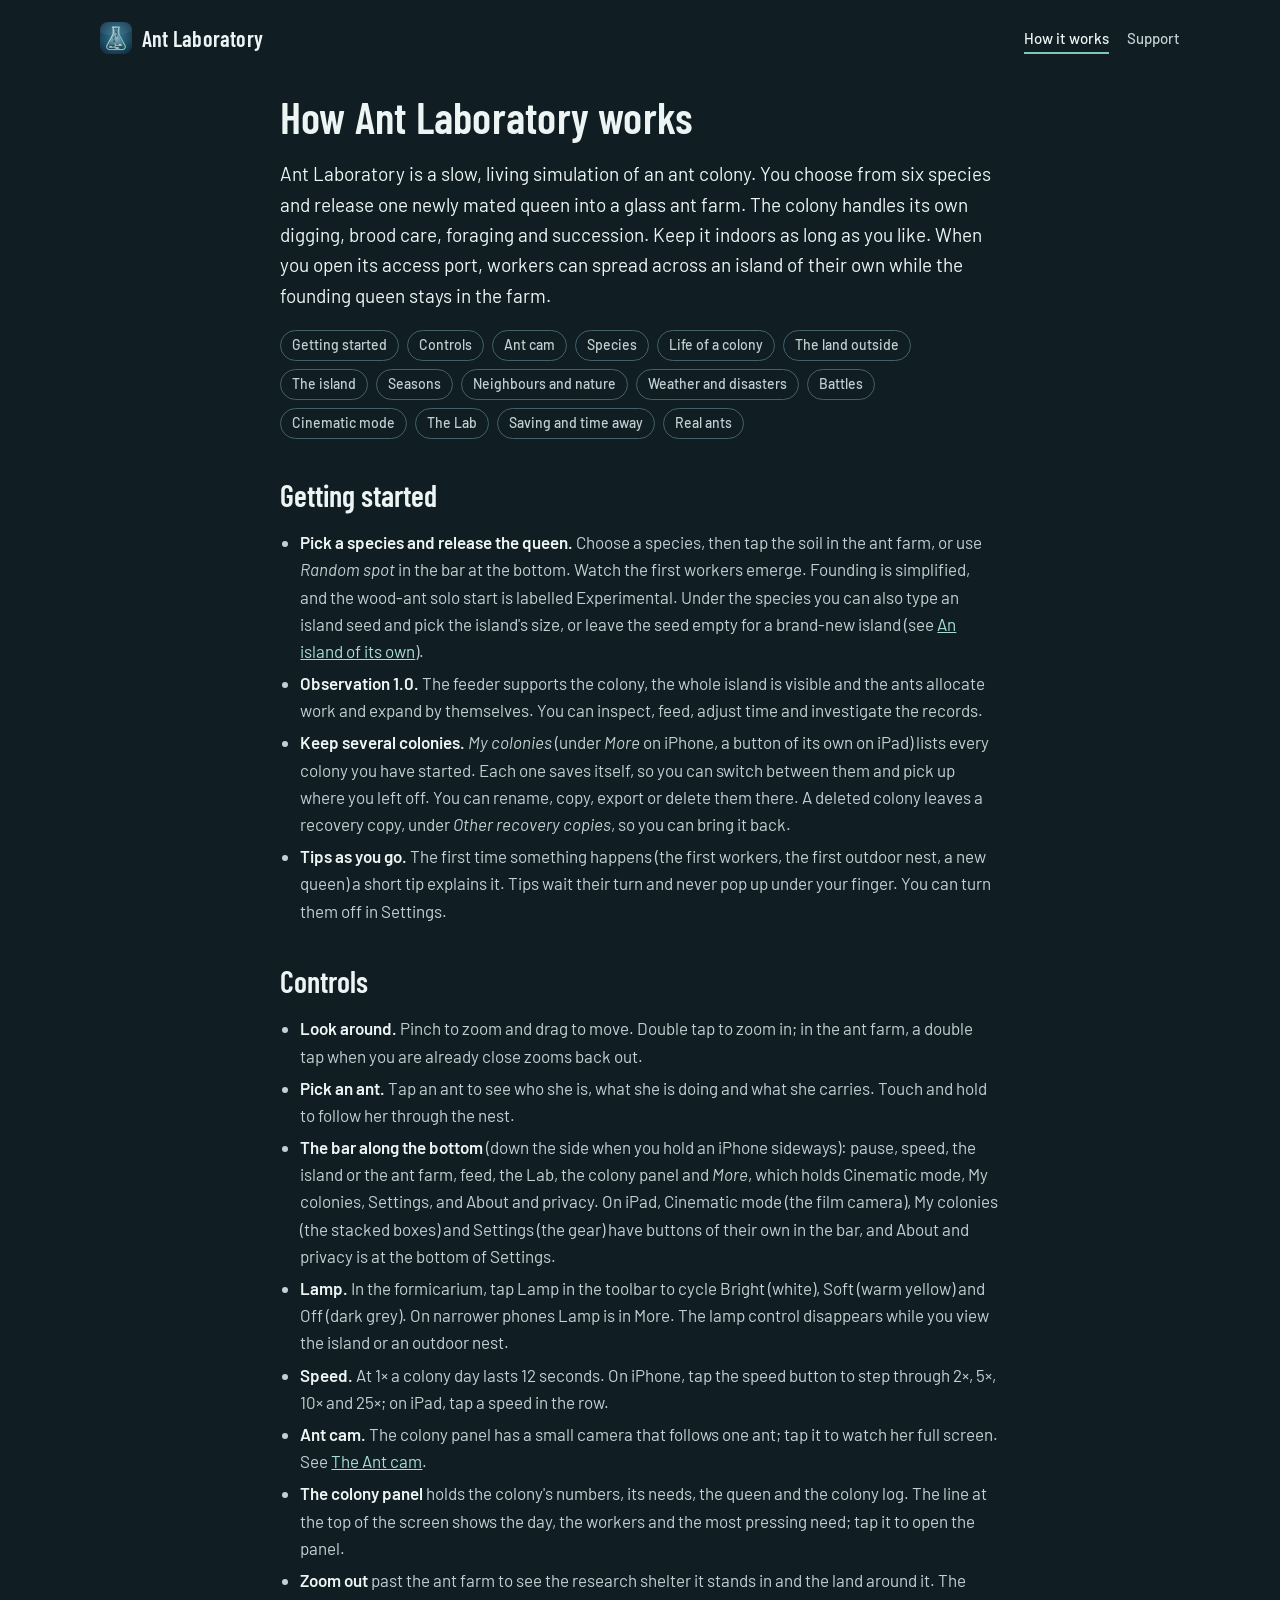
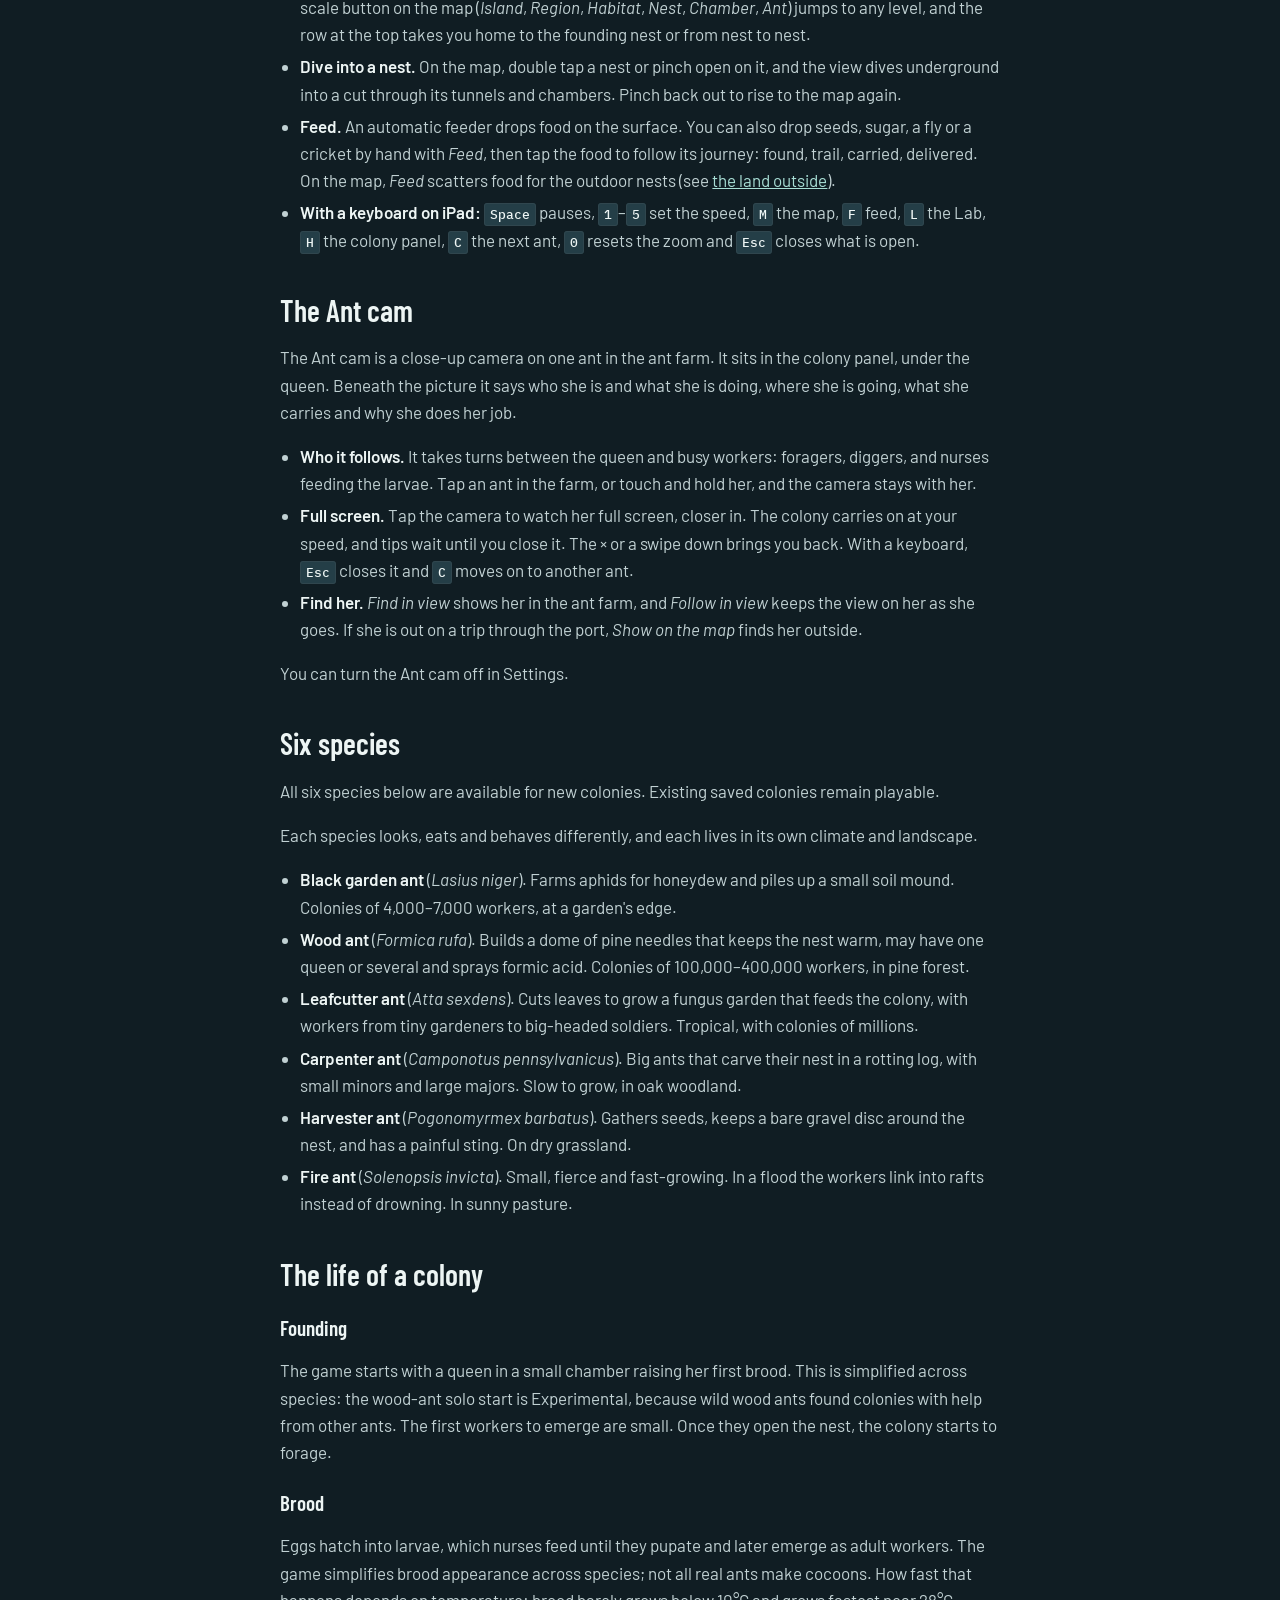
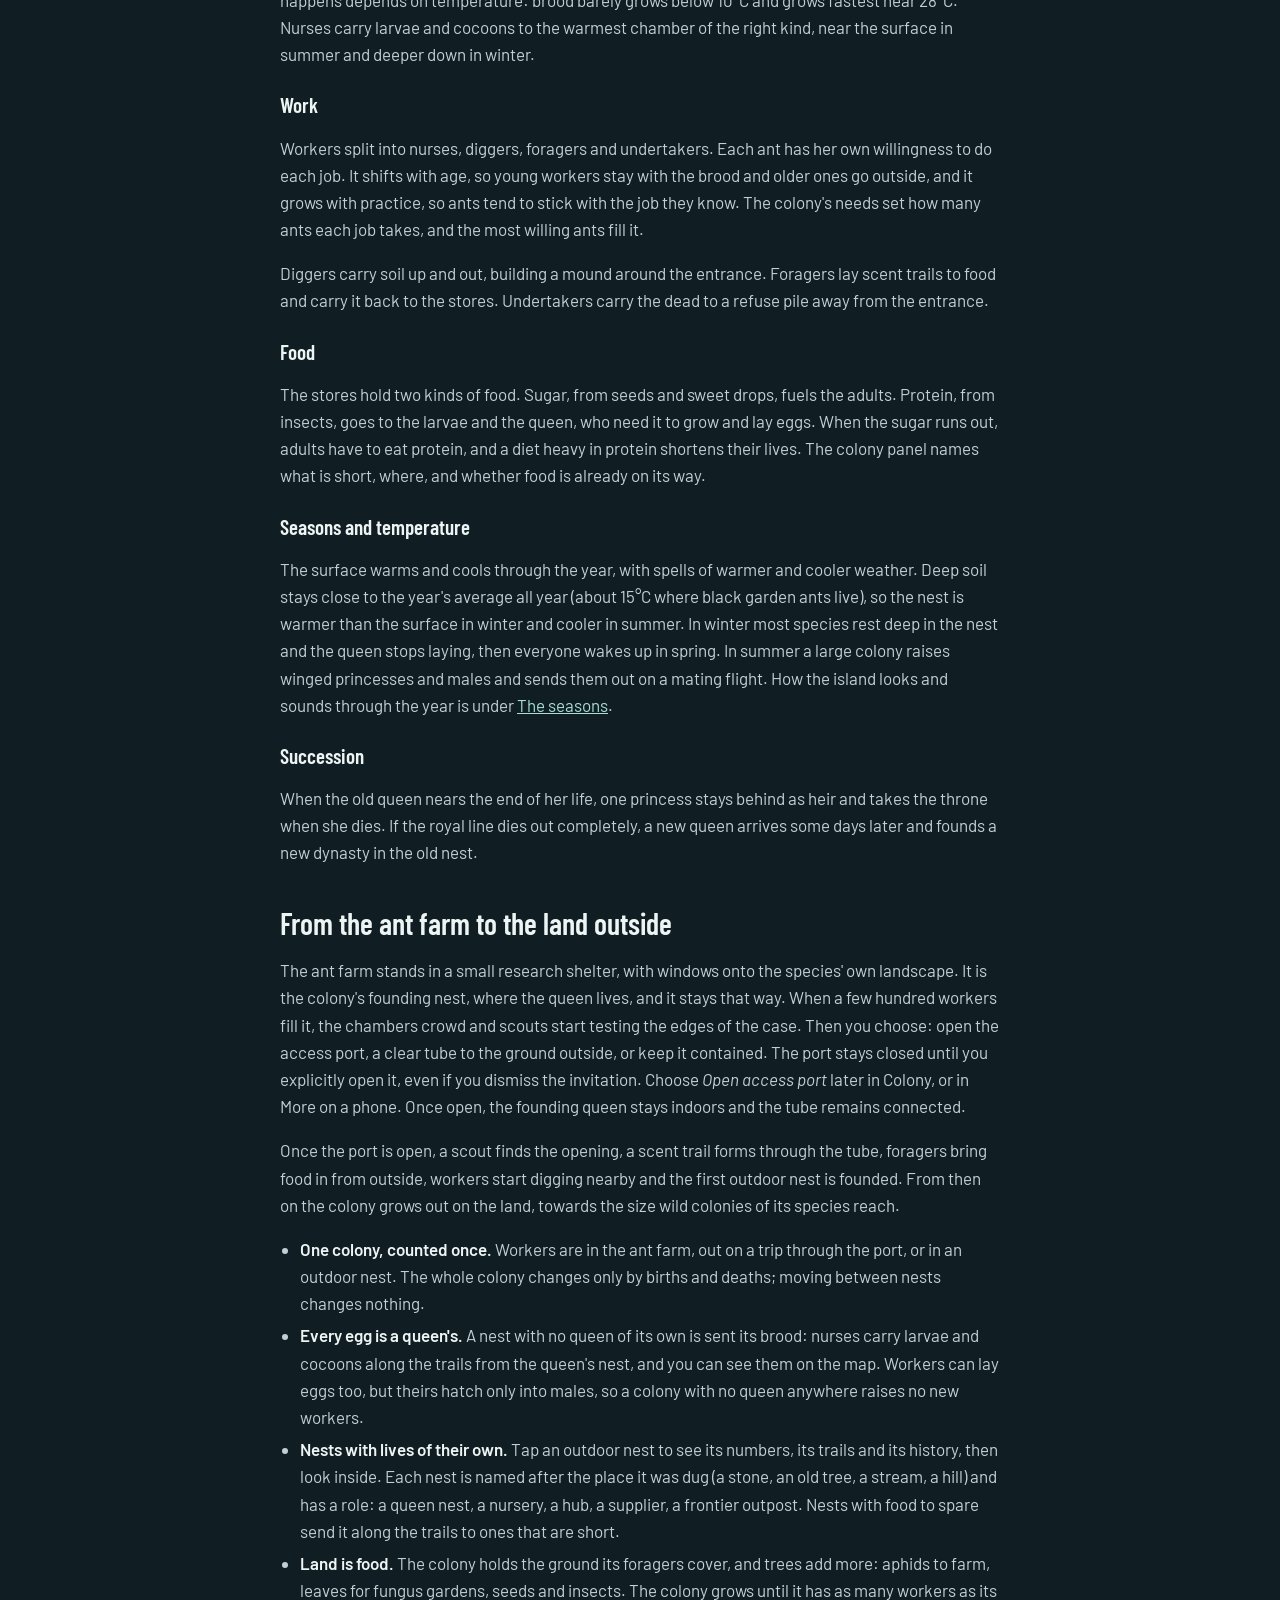
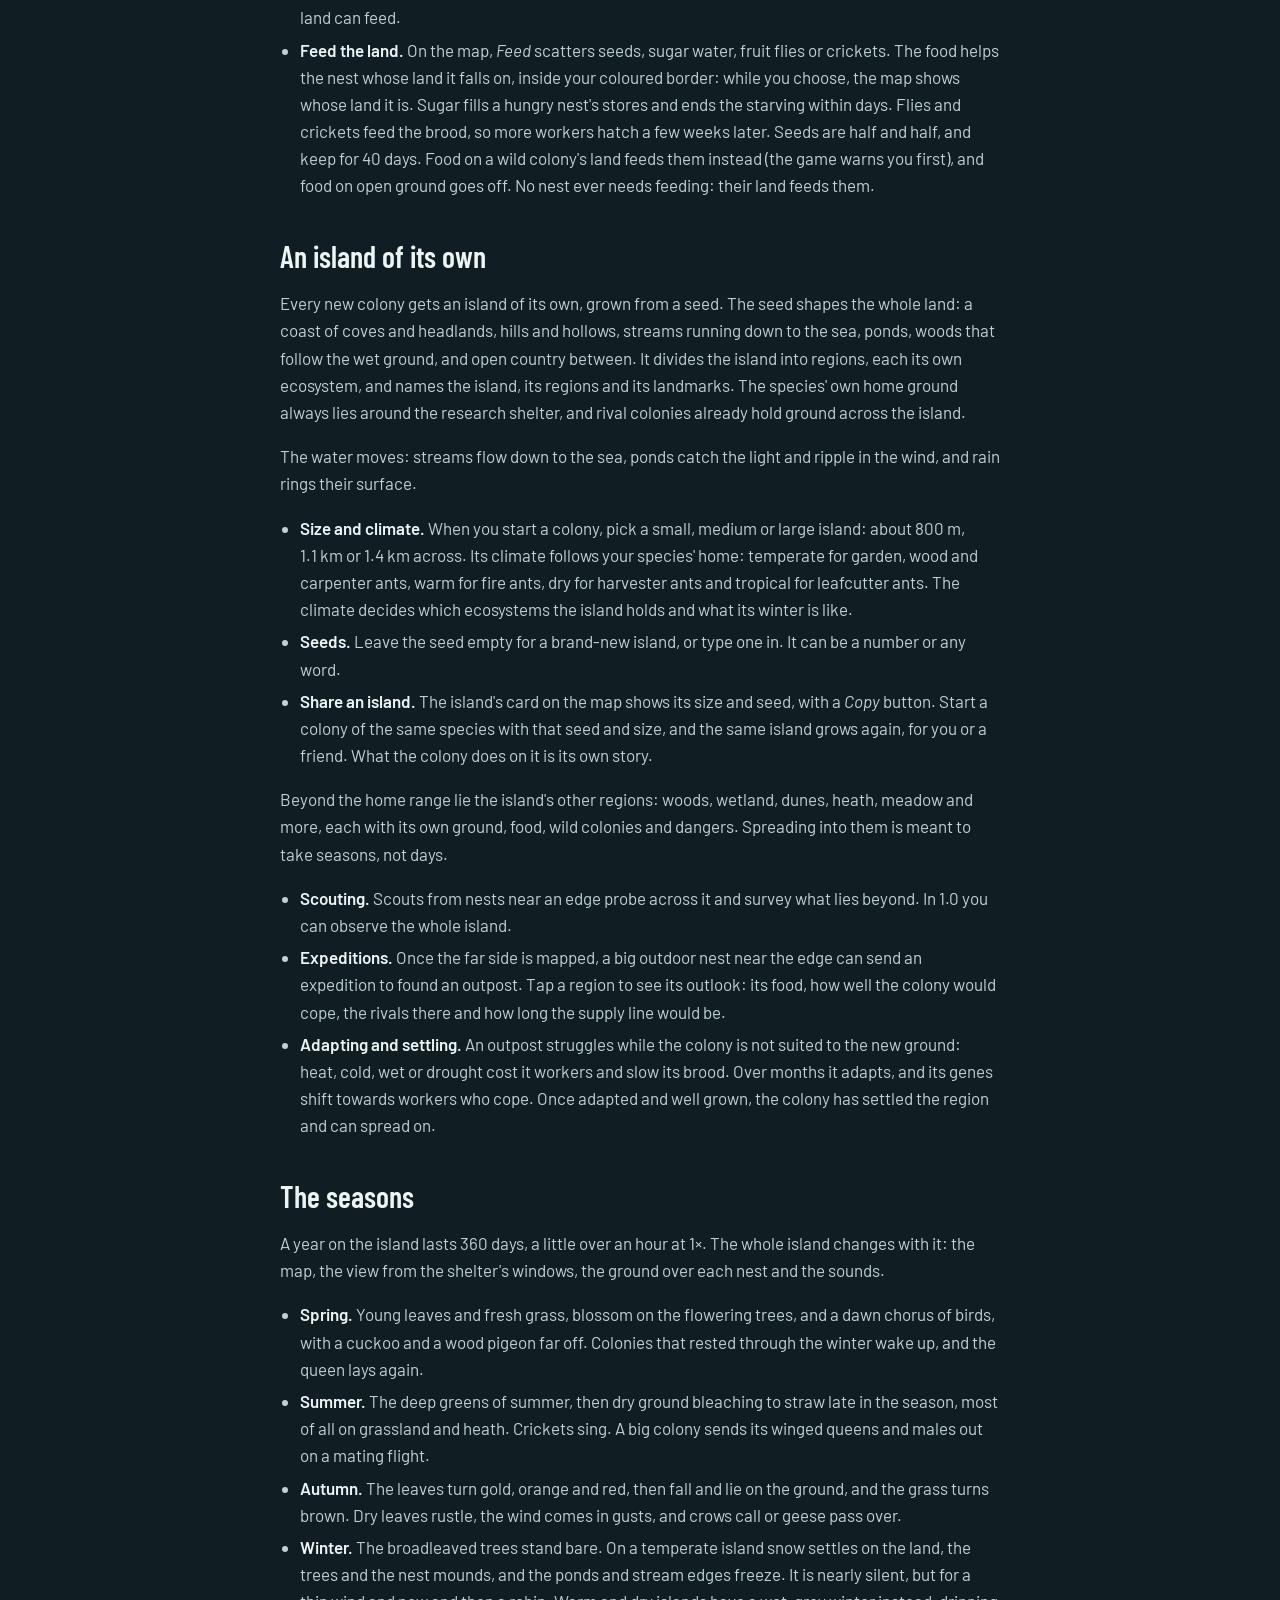
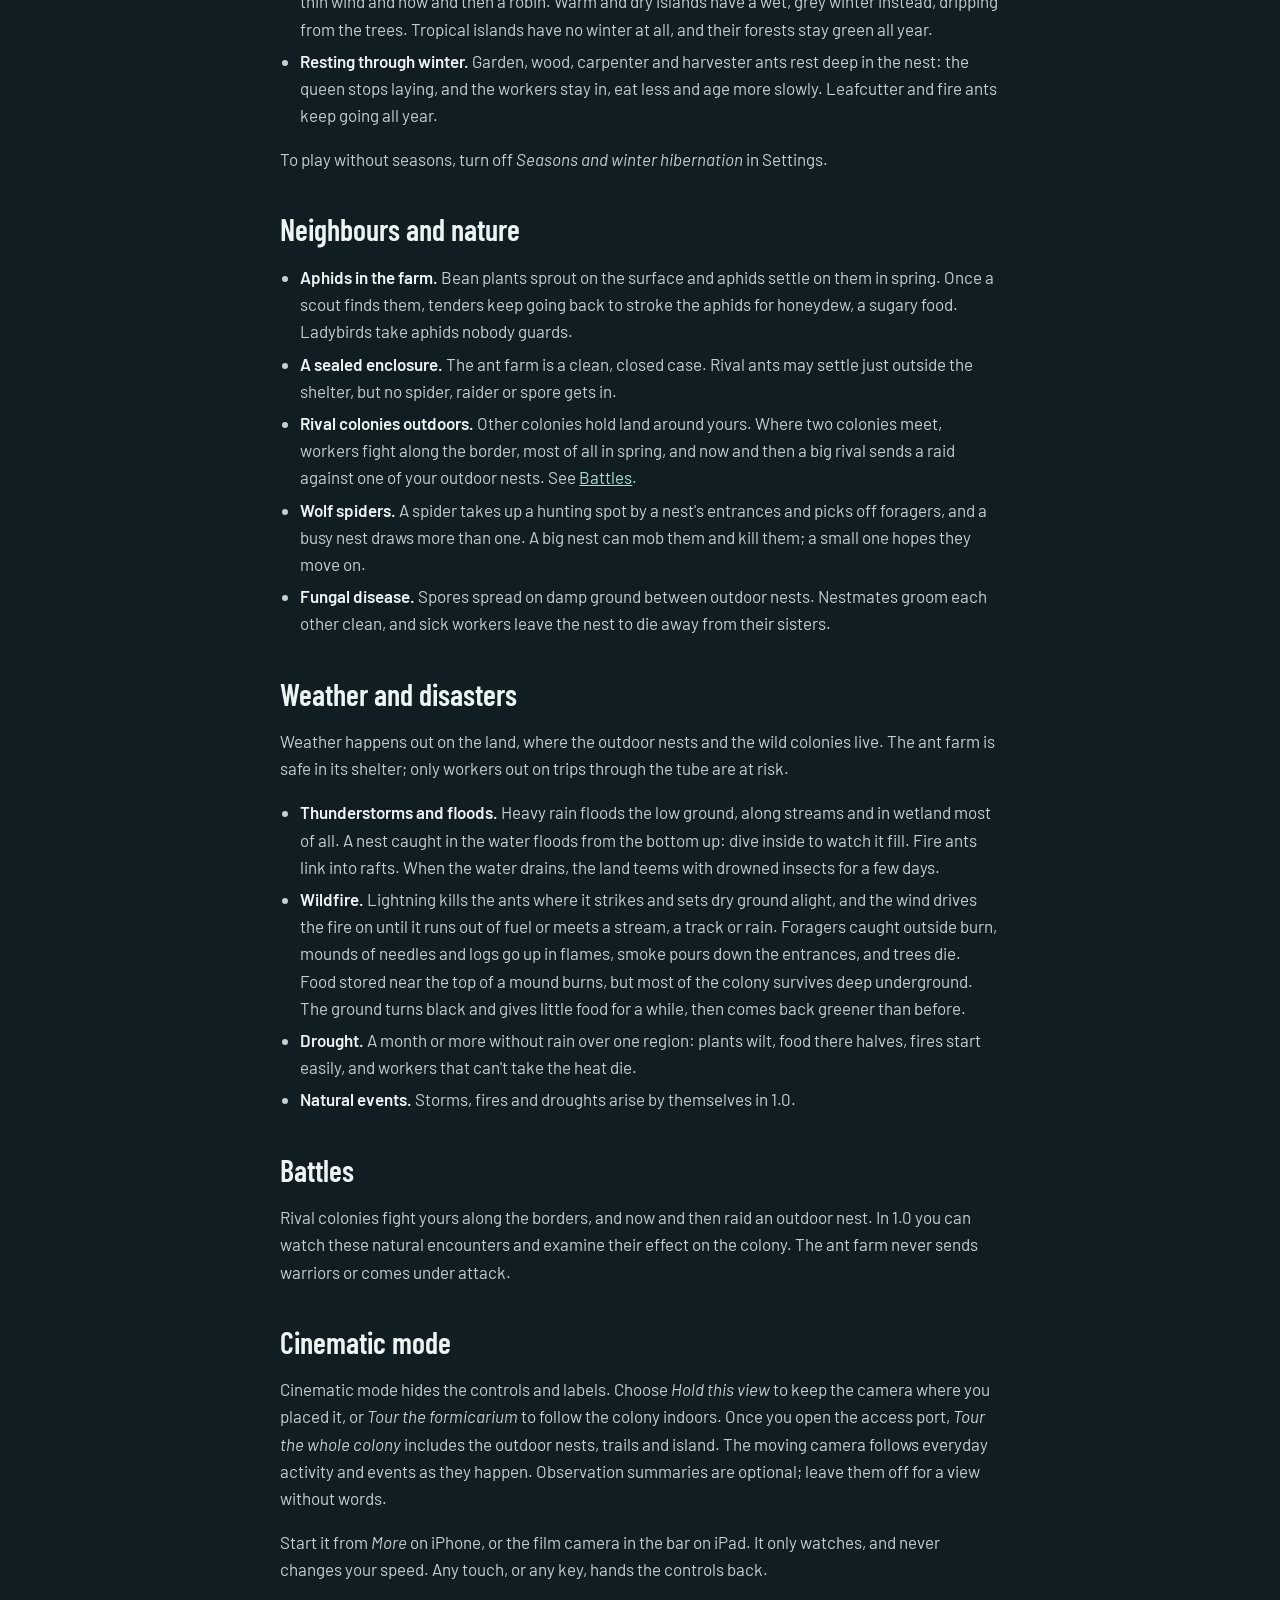
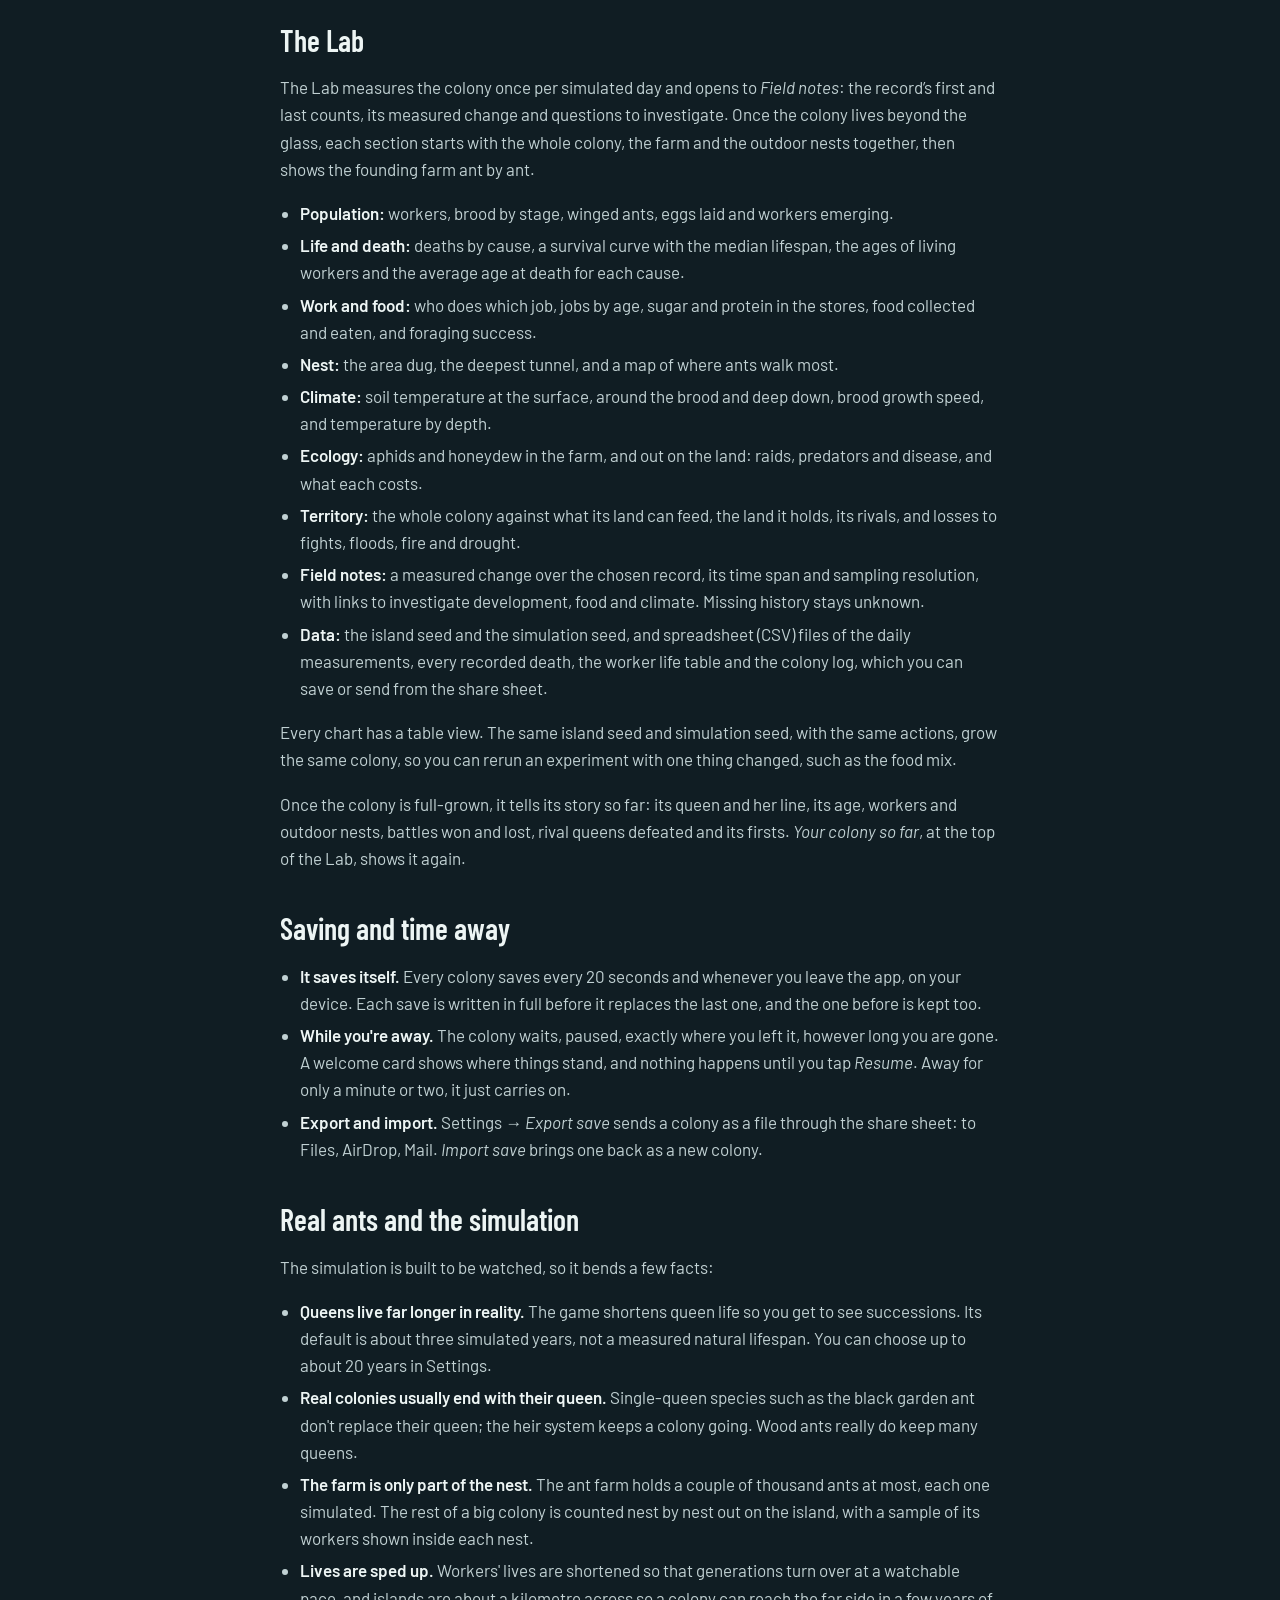
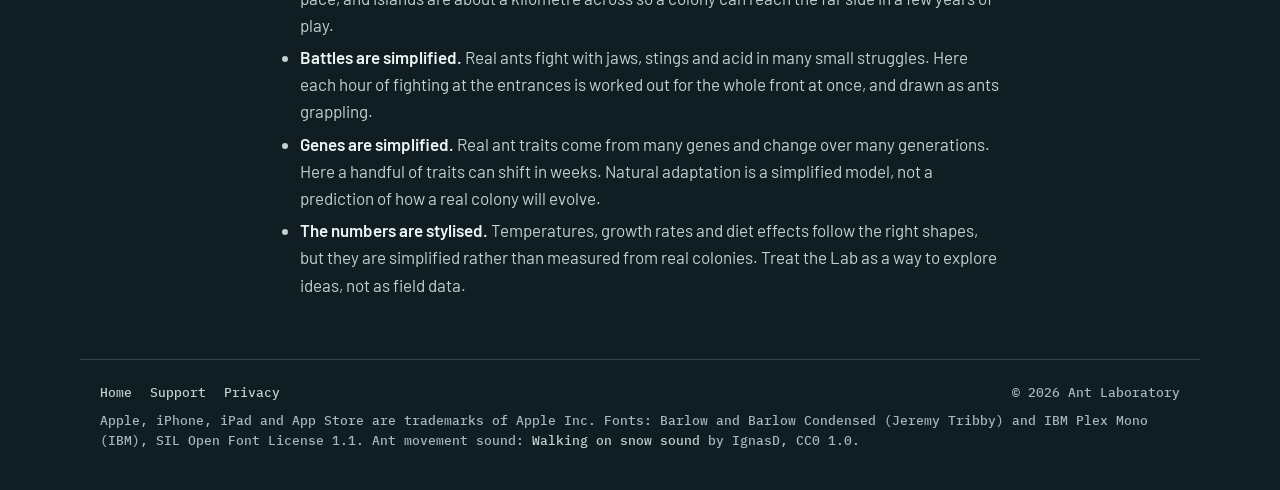
==== about.html @ 8b2e8799 "Document final movement sound and cycling lamp" ====
<!doctype html>
<html lang="en">
<head>
<meta charset="utf-8">
<meta name="viewport" content="width=device-width, initial-scale=1">
<title>How Ant Laboratory works — the colony, the island and the Lab</title>
<meta name="description" content="How to play Ant Laboratory on iPhone and iPad, the Ant cam, what the simulation models about real ants, the island every colony grows from a seed, feeding, the seasons, natural weather and competition, Cinematic mode, and the Lab's Field notes, charts and data.">
<meta name="theme-color" content="#101d23">
<link rel="icon" href="favicon.svg" type="image/svg+xml">
<link rel="icon" href="favicon-32.png" type="image/png" sizes="32x32">
<link rel="apple-touch-icon" href="apple-touch-icon.png">
<meta property="og:type" content="article">
<meta property="og:site_name" content="Ant Laboratory">
<meta property="og:title" content="How Ant Laboratory works">
<meta property="og:image" content="og-image.jpg">
<link rel="stylesheet" href="fonts/fonts.css">
<link rel="stylesheet" href="page.css">
<script src="site-config.js"></script>
<script src="site.js" defer></script>
</head>
<body>
<header class="nav wrap-w">
  <a class="brand" href="./"><img src="icon-64.png" alt="" width="32" height="32">Ant Laboratory</a>
  <nav aria-label="Site"><a href="about.html" aria-current="page">How it works</a><a href="support.html">Support</a><a data-forum hidden>Community</a></nav>
</header>

<main class="wrap doc">
  <h1>How Ant Laboratory works</h1>
  <p class="lede">Ant Laboratory is a slow, living simulation of an ant colony. You choose from six species and release one newly mated queen into a glass ant farm. The colony handles its own digging, brood care, foraging and succession. Keep it indoors as long as you like. When you open its access port, workers can spread across an island of their own while the founding queen stays in the farm.</p>
  <ul class="toc">
    <li><a href="#start">Getting started</a></li>
    <li><a href="#controls">Controls</a></li>
    <li><a href="#antcam">Ant cam</a></li>
    <li><a href="#species">Species</a></li>
    <li><a href="#life">Life of a colony</a></li>
    <li><a href="#outside">The land outside</a></li>
    <li><a href="#island">The island</a></li>
    <li><a href="#seasons">Seasons</a></li>
    <li><a href="#nature">Neighbours and nature</a></li>
    <li><a href="#weather">Weather and disasters</a></li>
    <li><a href="#war">Battles</a></li>
    <li><a href="#cinematic">Cinematic mode</a></li>
    <li><a href="#lab">The Lab</a></li>
    <li><a href="#saving">Saving and time away</a></li>
    <li><a href="#real">Real ants</a></li>
  </ul>

  <h2 id="start">Getting started</h2>
  <ul>
    <li><b>Pick a species and release the queen.</b> Choose a species, then tap the soil in the ant farm, or use <i>Random spot</i> in the bar at the bottom. Watch the first workers emerge. Founding is simplified, and the wood-ant solo start is labelled Experimental. Under the species you can also type an island seed and pick the island's size, or leave the seed empty for a brand-new island (see <a href="#island">An island of its own</a>).</li>
    <li><b>Observation 1.0.</b> The feeder supports the colony, the whole island is visible and the ants allocate work and expand by themselves. You can inspect, feed, adjust time and investigate the records.</li>
    <li><b>Keep several colonies.</b> <i>My colonies</i> (under <i>More</i> on iPhone, a button of its own on iPad) lists every colony you have started. Each one saves itself, so you can switch between them and pick up where you left off. You can rename, copy, export or delete them there. A deleted colony leaves a recovery copy, under <i>Other recovery copies</i>, so you can bring it back.</li>
    <li><b>Tips as you go.</b> The first time something happens (the first workers, the first outdoor nest, a new queen) a short tip explains it. Tips wait their turn and never pop up under your finger. You can turn them off in Settings.</li>
  </ul>

  <h2 id="controls">Controls</h2>
  <ul>
    <li><b>Look around.</b> Pinch to zoom and drag to move. Double tap to zoom in; in the ant farm, a double tap when you are already close zooms back out.</li>
    <li><b>Pick an ant.</b> Tap an ant to see who she is, what she is doing and what she carries. Touch and hold to follow her through the nest.</li>
    <li><b>The bar along the bottom</b> (down the side when you hold an iPhone sideways): pause, speed, the island or the ant farm, feed, the Lab, the colony panel and <i>More</i>, which holds Cinematic mode, My colonies, Settings, and About and privacy. On iPad, Cinematic mode (the film camera), My colonies (the stacked boxes) and Settings (the gear) have buttons of their own in the bar, and About and privacy is at the bottom of Settings.</li>
    <li><b>Lamp.</b> In the formicarium, tap Lamp in the toolbar to cycle Bright (white), Soft (warm yellow) and Off (dark grey). On narrower phones Lamp is in More. The lamp control disappears while you view the island or an outdoor nest.</li>
    <li><b>Speed.</b> At 1× a colony day lasts 12 seconds. On iPhone, tap the speed button to step through 2×, 5×, 10× and 25×; on iPad, tap a speed in the row.</li>
    <li><b>Ant cam.</b> The colony panel has a small camera that follows one ant; tap it to watch her full screen. See <a href="#antcam">The Ant cam</a>.</li>
    <li><b>The colony panel</b> holds the colony's numbers, its needs, the queen and the colony log. The line at the top of the screen shows the day, the workers and the most pressing need; tap it to open the panel.</li>
    <li><b>Zoom out</b> past the ant farm to see the research shelter it stands in and the land around it. The scale button on the map (<i>Island</i>, <i>Region</i>, <i>Habitat</i>, <i>Nest</i>, <i>Chamber</i>, <i>Ant</i>) jumps to any level, and the row at the top takes you home to the founding nest or from nest to nest.</li>
    <li><b>Dive into a nest.</b> On the map, double tap a nest or pinch open on it, and the view dives underground into a cut through its tunnels and chambers. Pinch back out to rise to the map again.</li>
    <li><b>Feed.</b> An automatic feeder drops food on the surface. You can also drop seeds, sugar, a fly or a cricket by hand with <i>Feed</i>, then tap the food to follow its journey: found, trail, carried, delivered. On the map, <i>Feed</i> scatters food for the outdoor nests (see <a href="#outside">the land outside</a>).</li>
    <li><b>With a keyboard on iPad:</b> <kbd>Space</kbd> pauses, <kbd>1</kbd>–<kbd>5</kbd> set the speed, <kbd>M</kbd> the map, <kbd>F</kbd> feed, <kbd>L</kbd> the Lab, <kbd>H</kbd> the colony panel, <kbd>C</kbd> the next ant, <kbd>0</kbd> resets the zoom and <kbd>Esc</kbd> closes what is open.</li>
  </ul>

  <h2 id="antcam">The Ant cam</h2>
  <p>The Ant cam is a close-up camera on one ant in the ant farm. It sits in the colony panel, under the queen. Beneath the picture it says who she is and what she is doing, where she is going, what she carries and why she does her job.</p>
  <ul>
    <li><b>Who it follows.</b> It takes turns between the queen and busy workers: foragers, diggers, and nurses feeding the larvae. Tap an ant in the farm, or touch and hold her, and the camera stays with her.</li>
    <li><b>Full screen.</b> Tap the camera to watch her full screen, closer in. The colony carries on at your speed, and tips wait until you close it. The × or a swipe down brings you back. With a keyboard, <kbd>Esc</kbd> closes it and <kbd>C</kbd> moves on to another ant.</li>
    <li><b>Find her.</b> <i>Find in view</i> shows her in the ant farm, and <i>Follow in view</i> keeps the view on her as she goes. If she is out on a trip through the port, <i>Show on the map</i> finds her outside.</li>
  </ul>
  <p>You can turn the Ant cam off in Settings.</p>

  <h2 id="species">Six species</h2>
  <p>All six species below are available for new colonies. Existing saved colonies remain playable.</p>
  <p>Each species looks, eats and behaves differently, and each lives in its own climate and landscape.</p>
  <ul>
    <li><b>Black garden ant</b> (<i>Lasius niger</i>). Farms aphids for honeydew and piles up a small soil mound. Colonies of 4,000–7,000 workers, at a garden's edge.</li>
    <li><b>Wood ant</b> (<i>Formica rufa</i>). Builds a dome of pine needles that keeps the nest warm, may have one queen or several and sprays formic acid. Colonies of 100,000–400,000 workers, in pine forest.</li>
    <li><b>Leafcutter ant</b> (<i>Atta sexdens</i>). Cuts leaves to grow a fungus garden that feeds the colony, with workers from tiny gardeners to big-headed soldiers. Tropical, with colonies of millions.</li>
    <li><b>Carpenter ant</b> (<i>Camponotus pennsylvanicus</i>). Big ants that carve their nest in a rotting log, with small minors and large majors. Slow to grow, in oak woodland.</li>
    <li><b>Harvester ant</b> (<i>Pogonomyrmex barbatus</i>). Gathers seeds, keeps a bare gravel disc around the nest, and has a painful sting. On dry grassland.</li>
    <li><b>Fire ant</b> (<i>Solenopsis invicta</i>). Small, fierce and fast-growing. In a flood the workers link into rafts instead of drowning. In sunny pasture.</li>
  </ul>

  <h2 id="life">The life of a colony</h2>
  <h3>Founding</h3>
  <p>The game starts with a queen in a small chamber raising her first brood. This is simplified across species: the wood-ant solo start is Experimental, because wild wood ants found colonies with help from other ants. The first workers to emerge are small. Once they open the nest, the colony starts to forage.</p>
  <h3>Brood</h3>
  <p>Eggs hatch into larvae, which nurses feed until they pupate and later emerge as adult workers. The game simplifies brood appearance across species; not all real ants make cocoons. How fast that happens depends on temperature: brood barely grows below 10°C and grows fastest near 28°C. Nurses carry larvae and cocoons to the warmest chamber of the right kind, near the surface in summer and deeper down in winter.</p>
  <h3>Work</h3>
  <p>Workers split into nurses, diggers, foragers and undertakers. Each ant has her own willingness to do each job. It shifts with age, so young workers stay with the brood and older ones go outside, and it grows with practice, so ants tend to stick with the job they know. The colony's needs set how many ants each job takes, and the most willing ants fill it.</p>
  <p>Diggers carry soil up and out, building a mound around the entrance. Foragers lay scent trails to food and carry it back to the stores. Undertakers carry the dead to a refuse pile away from the entrance.</p>
  <h3>Food</h3>
  <p>The stores hold two kinds of food. Sugar, from seeds and sweet drops, fuels the adults. Protein, from insects, goes to the larvae and the queen, who need it to grow and lay eggs. When the sugar runs out, adults have to eat protein, and a diet heavy in protein shortens their lives. The colony panel names what is short, where, and whether food is already on its way.</p>
  <h3>Seasons and temperature</h3>
  <p>The surface warms and cools through the year, with spells of warmer and cooler weather. Deep soil stays close to the year's average all year (about 15°C where black garden ants live), so the nest is warmer than the surface in winter and cooler in summer. In winter most species rest deep in the nest and the queen stops laying, then everyone wakes up in spring. In summer a large colony raises winged princesses and males and sends them out on a mating flight. How the island looks and sounds through the year is under <a href="#seasons">The seasons</a>.</p>
  <h3>Succession</h3>
  <p>When the old queen nears the end of her life, one princess stays behind as heir and takes the throne when she dies. If the royal line dies out completely, a new queen arrives some days later and founds a new dynasty in the old nest.</p>

  <h2 id="outside">From the ant farm to the land outside</h2>
  <p>The ant farm stands in a small research shelter, with windows onto the species' own landscape. It is the colony's founding nest, where the queen lives, and it stays that way. When a few hundred workers fill it, the chambers crowd and scouts start testing the edges of the case. Then you choose: open the access port, a clear tube to the ground outside, or keep it contained. The port stays closed until you explicitly open it, even if you dismiss the invitation. Choose <i>Open access port</i> later in Colony, or in More on a phone. Once open, the founding queen stays indoors and the tube remains connected.</p>
  <p>Once the port is open, a scout finds the opening, a scent trail forms through the tube, foragers bring food in from outside, workers start digging nearby and the first outdoor nest is founded. From then on the colony grows out on the land, towards the size wild colonies of its species reach.</p>
  <ul>
    <li><b>One colony, counted once.</b> Workers are in the ant farm, out on a trip through the port, or in an outdoor nest. The whole colony changes only by births and deaths; moving between nests changes nothing.</li>
    <li><b>Every egg is a queen's.</b> A nest with no queen of its own is sent its brood: nurses carry larvae and cocoons along the trails from the queen's nest, and you can see them on the map. Workers can lay eggs too, but theirs hatch only into males, so a colony with no queen anywhere raises no new workers.</li>
    <li><b>Nests with lives of their own.</b> Tap an outdoor nest to see its numbers, its trails and its history, then look inside. Each nest is named after the place it was dug (a stone, an old tree, a stream, a hill) and has a role: a queen nest, a nursery, a hub, a supplier, a frontier outpost. Nests with food to spare send it along the trails to ones that are short.</li>
    <li><b>Land is food.</b> The colony holds the ground its foragers cover, and trees add more: aphids to farm, leaves for fungus gardens, seeds and insects. The colony grows until it has as many workers as its land can feed.</li>
    <li><b>Feed the land.</b> On the map, <i>Feed</i> scatters seeds, sugar water, fruit flies or crickets. The food helps the nest whose land it falls on, inside your coloured border: while you choose, the map shows whose land it is. Sugar fills a hungry nest's stores and ends the starving within days. Flies and crickets feed the brood, so more workers hatch a few weeks later. Seeds are half and half, and keep for 40 days. Food on a wild colony's land feeds them instead (the game warns you first), and food on open ground goes off. No nest ever needs feeding: their land feeds them.</li>
  </ul>

  <h2 id="island">An island of its own</h2>
  <p>Every new colony gets an island of its own, grown from a seed. The seed shapes the whole land: a coast of coves and headlands, hills and hollows, streams running down to the sea, ponds, woods that follow the wet ground, and open country between. It divides the island into regions, each its own ecosystem, and names the island, its regions and its landmarks. The species' own home ground always lies around the research shelter, and rival colonies already hold ground across the island.</p>
  <p>The water moves: streams flow down to the sea, ponds catch the light and ripple in the wind, and rain rings their surface.</p>
  <ul>
    <li><b>Size and climate.</b> When you start a colony, pick a small, medium or large island: about 800&nbsp;m, 1.1&nbsp;km or 1.4&nbsp;km across. Its climate follows your species' home: temperate for garden, wood and carpenter ants, warm for fire ants, dry for harvester ants and tropical for leafcutter ants. The climate decides which ecosystems the island holds and what its winter is like.</li>
    <li><b>Seeds.</b> Leave the seed empty for a brand-new island, or type one in. It can be a number or any word.</li>
    <li><b>Share an island.</b> The island's card on the map shows its size and seed, with a <i>Copy</i> button. Start a colony of the same species with that seed and size, and the same island grows again, for you or a friend. What the colony does on it is its own story.</li>
  </ul>
  <p>Beyond the home range lie the island's other regions: woods, wetland, dunes, heath, meadow and more, each with its own ground, food, wild colonies and dangers. Spreading into them is meant to take seasons, not days.</p>
  <ul>
    <li><b>Scouting.</b> Scouts from nests near an edge probe across it and survey what lies beyond. In 1.0 you can observe the whole island.</li>
    <li><b>Expeditions.</b> Once the far side is mapped, a big outdoor nest near the edge can send an expedition to found an outpost. Tap a region to see its outlook: its food, how well the colony would cope, the rivals there and how long the supply line would be.</li>
    <li><b>Adapting and settling.</b> An outpost struggles while the colony is not suited to the new ground: heat, cold, wet or drought cost it workers and slow its brood. Over months it adapts, and its genes shift towards workers who cope. Once adapted and well grown, the colony has settled the region and can spread on.</li>
  </ul>

  <h2 id="seasons">The seasons</h2>
  <p>A year on the island lasts 360 days, a little over an hour at 1×. The whole island changes with it: the map, the view from the shelter's windows, the ground over each nest and the sounds.</p>
  <ul>
    <li><b>Spring.</b> Young leaves and fresh grass, blossom on the flowering trees, and a dawn chorus of birds, with a cuckoo and a wood pigeon far off. Colonies that rested through the winter wake up, and the queen lays again.</li>
    <li><b>Summer.</b> The deep greens of summer, then dry ground bleaching to straw late in the season, most of all on grassland and heath. Crickets sing. A big colony sends its winged queens and males out on a mating flight.</li>
    <li><b>Autumn.</b> The leaves turn gold, orange and red, then fall and lie on the ground, and the grass turns brown. Dry leaves rustle, the wind comes in gusts, and crows call or geese pass over.</li>
    <li><b>Winter.</b> The broadleaved trees stand bare. On a temperate island snow settles on the land, the trees and the nest mounds, and the ponds and stream edges freeze. It is nearly silent, but for a thin wind and now and then a robin. Warm and dry islands have a wet, grey winter instead, dripping from the trees. Tropical islands have no winter at all, and their forests stay green all year.</li>
    <li><b>Resting through winter.</b> Garden, wood, carpenter and harvester ants rest deep in the nest: the queen stops laying, and the workers stay in, eat less and age more slowly. Leafcutter and fire ants keep going all year.</li>
  </ul>
  <p>To play without seasons, turn off <i>Seasons and winter hibernation</i> in Settings.</p>

  <h2 id="nature">Neighbours and nature</h2>
  <ul>
    <li><b>Aphids in the farm.</b> Bean plants sprout on the surface and aphids settle on them in spring. Once a scout finds them, tenders keep going back to stroke the aphids for honeydew, a sugary food. Ladybirds take aphids nobody guards.</li>
    <li><b>A sealed enclosure.</b> The ant farm is a clean, closed case. Rival ants may settle just outside the shelter, but no spider, raider or spore gets in.</li>
    <li><b>Rival colonies outdoors.</b> Other colonies hold land around yours. Where two colonies meet, workers fight along the border, most of all in spring, and now and then a big rival sends a raid against one of your outdoor nests. See <a href="#war">Battles</a>.</li>
    <li><b>Wolf spiders.</b> A spider takes up a hunting spot by a nest's entrances and picks off foragers, and a busy nest draws more than one. A big nest can mob them and kill them; a small one hopes they move on.</li>
    <li><b>Fungal disease.</b> Spores spread on damp ground between outdoor nests. Nestmates groom each other clean, and sick workers leave the nest to die away from their sisters.</li>
  </ul>

  <h2 id="weather">Weather and disasters</h2>
  <p>Weather happens out on the land, where the outdoor nests and the wild colonies live. The ant farm is safe in its shelter; only workers out on trips through the tube are at risk.</p>
  <ul>
    <li><b>Thunderstorms and floods.</b> Heavy rain floods the low ground, along streams and in wetland most of all. A nest caught in the water floods from the bottom up: dive inside to watch it fill. Fire ants link into rafts. When the water drains, the land teems with drowned insects for a few days.</li>
    <li><b>Wildfire.</b> Lightning kills the ants where it strikes and sets dry ground alight, and the wind drives the fire on until it runs out of fuel or meets a stream, a track or rain. Foragers caught outside burn, mounds of needles and logs go up in flames, smoke pours down the entrances, and trees die. Food stored near the top of a mound burns, but most of the colony survives deep underground. The ground turns black and gives little food for a while, then comes back greener than before.</li>
    <li><b>Drought.</b> A month or more without rain over one region: plants wilt, food there halves, fires start easily, and workers that can't take the heat die.</li>
    <li><b>Natural events.</b> Storms, fires and droughts arise by themselves in 1.0.</li>
  </ul>

  <h2 id="war">Battles</h2>
  <p>Rival colonies fight yours along the borders, and now and then raid an outdoor nest. In 1.0 you can watch these natural encounters and examine their effect on the colony. The ant farm never sends warriors or comes under attack.</p>
  <h2 id="cinematic">Cinematic mode</h2>
  <p>Cinematic mode hides the controls and labels. Choose <i>Hold this view</i> to keep the camera where you placed it, or <i>Tour the formicarium</i> to follow the colony indoors. Once you open the access port, <i>Tour the whole colony</i> includes the outdoor nests, trails and island. The moving camera follows everyday activity and events as they happen. Observation summaries are optional; leave them off for a view without words.</p>
  <p>Start it from <i>More</i> on iPhone, or the film camera in the bar on iPad. It only watches, and never changes your speed. Any touch, or any key, hands the controls back.</p>

  <h2 id="lab">The Lab</h2>
  <p>The Lab measures the colony once per simulated day and opens to <i>Field notes</i>: the record’s first and last counts, its measured change and questions to investigate. Once the colony lives beyond the glass, each section starts with the whole colony, the farm and the outdoor nests together, then shows the founding farm ant by ant.</p>
  <ul>
    <li><b>Population:</b> workers, brood by stage, winged ants, eggs laid and workers emerging.</li>
    <li><b>Life and death:</b> deaths by cause, a survival curve with the median lifespan, the ages of living workers and the average age at death for each cause.</li>
    <li><b>Work and food:</b> who does which job, jobs by age, sugar and protein in the stores, food collected and eaten, and foraging success.</li>
    <li><b>Nest:</b> the area dug, the deepest tunnel, and a map of where ants walk most.</li>
    <li><b>Climate:</b> soil temperature at the surface, around the brood and deep down, brood growth speed, and temperature by depth.</li>
    <li><b>Ecology:</b> aphids and honeydew in the farm, and out on the land: raids, predators and disease, and what each costs.</li>
    <li><b>Territory:</b> the whole colony against what its land can feed, the land it holds, its rivals, and losses to fights, floods, fire and drought.</li>
    <li><b>Field notes:</b> a measured change over the chosen record, its time span and sampling resolution, with links to investigate development, food and climate. Missing history stays unknown.</li>
    <li><b>Data:</b> the island seed and the simulation seed, and spreadsheet (CSV) files of the daily measurements, every recorded death, the worker life table and the colony log, which you can save or send from the share sheet.</li>
  </ul>
  <p>Every chart has a table view. The same island seed and simulation seed, with the same actions, grow the same colony, so you can rerun an experiment with one thing changed, such as the food mix.</p>
  <p>Once the colony is full-grown, it tells its story so far: its queen and her line, its age, workers and outdoor nests, battles won and lost, rival queens defeated and its firsts. <i>Your colony so far</i>, at the top of the Lab, shows it again.</p>

  <h2 id="saving">Saving and time away</h2>
  <ul>
    <li><b>It saves itself.</b> Every colony saves every 20 seconds and whenever you leave the app, on your device. Each save is written in full before it replaces the last one, and the one before is kept too.</li>
    <li><b>While you're away.</b> The colony waits, paused, exactly where you left it, however long you are gone. A welcome card shows where things stand, and nothing happens until you tap <i>Resume</i>. Away for only a minute or two, it just carries on.</li>
    <li><b>Export and import.</b> Settings → <i>Export save</i> sends a colony as a file through the share sheet: to Files, AirDrop, Mail. <i>Import save</i> brings one back as a new colony.</li>
  </ul>

  <h2 id="real">Real ants and the simulation</h2>
  <p>The simulation is built to be watched, so it bends a few facts:</p>
  <ul>
    <li><b>Queens live far longer in reality.</b> The game shortens queen life so you get to see successions. Its default is about three simulated years, not a measured natural lifespan. You can choose up to about 20 years in Settings.</li>
    <li><b>Real colonies usually end with their queen.</b> Single-queen species such as the black garden ant don't replace their queen; the heir system keeps a colony going. Wood ants really do keep many queens.</li>
    <li><b>The farm is only part of the nest.</b> The ant farm holds a couple of thousand ants at most, each one simulated. The rest of a big colony is counted nest by nest out on the island, with a sample of its workers shown inside each nest.</li>
    <li><b>Lives are sped up.</b> Workers' lives are shortened so that generations turn over at a watchable pace, and islands are about a kilometre across so a colony can reach the far side in a few years of play.</li>
    <li><b>Battles are simplified.</b> Real ants fight with jaws, stings and acid in many small struggles. Here each hour of fighting at the entrances is worked out for the whole front at once, and drawn as ants grappling.</li>
    <li><b>Genes are simplified.</b> Real ant traits come from many genes and change over many generations. Here a handful of traits can shift in weeks. Natural adaptation is a simplified model, not a prediction of how a real colony will evolve.</li>
    <li><b>The numbers are stylised.</b> Temperatures, growth rates and diet effects follow the right shapes, but they are simplified rather than measured from real colonies. Treat the Lab as a way to explore ideas, not as field data.</li>
  </ul>
</main>

<footer class="foot wrap-w">
  <nav aria-label="More"><a href="./">Home</a><a href="support.html">Support</a><a href="privacy.html">Privacy</a><a data-forum hidden>Community</a></nav>
  <span>© <span data-year>2026</span> <span data-owner>Ant Laboratory</span></span>
  <span class="credits">Apple, iPhone, iPad and App Store are trademarks of Apple Inc. Fonts: Barlow and Barlow Condensed (Jeremy Tribby) and IBM Plex Mono (IBM), SIL Open Font License 1.1. Ant movement sound: <a href="https://opengameart.org/content/walking-on-snow-sound">Walking on snow sound</a> by IgnasD, CC0 1.0.</span>
</footer>
</body>
</html>
---- fonts/fonts.css ----
@font-face { font-family: 'Barlow'; font-style: normal; font-weight: 400; font-display: swap; src: url(barlow-latin-400-normal.woff2) format('woff2'); }
@font-face { font-family: 'Barlow'; font-style: italic; font-weight: 400; font-display: swap; src: url(barlow-latin-400-italic.woff2) format('woff2'); }
@font-face { font-family: 'Barlow'; font-style: normal; font-weight: 500; font-display: swap; src: url(barlow-latin-500-normal.woff2) format('woff2'); }
@font-face { font-family: 'Barlow'; font-style: normal; font-weight: 600; font-display: swap; src: url(barlow-latin-600-normal.woff2) format('woff2'); }
@font-face { font-family: 'Barlow Condensed'; font-style: normal; font-weight: 500; font-display: swap; src: url(barlow-condensed-latin-500-normal.woff2) format('woff2'); }
@font-face { font-family: 'Barlow Condensed'; font-style: normal; font-weight: 600; font-display: swap; src: url(barlow-condensed-latin-600-normal.woff2) format('woff2'); }
@font-face { font-family: 'IBM Plex Mono'; font-style: normal; font-weight: 400; font-display: swap; src: url(ibm-plex-mono-latin-400-normal.woff2) format('woff2'); }
@font-face { font-family: 'IBM Plex Mono'; font-style: normal; font-weight: 500; font-display: swap; src: url(ibm-plex-mono-latin-500-normal.woff2) format('woff2'); }
---- page.css ----
:root {
  color-scheme: dark;
  --room: #101d23; --panel: #17282f; --panel-2: #1c3038; --line: #30464e; --line-2: #44616b;
  --ink: #edf5f4; --ink-2: #c1d1d3; --ink-3: #a3b9bd;
  --amber: #82c5bc; --amber-2: #a8ded5; --amber-ink: #102c2e; --leaf: #8fbf6a;
  --f-cond: 'Barlow Condensed', 'Arial Narrow', sans-serif;
  --f-body: 'Barlow', 'Helvetica Neue', Arial, sans-serif;
  --f-mono: 'IBM Plex Mono', ui-monospace, Menlo, monospace;
}
* { box-sizing: border-box; }
html { -webkit-text-size-adjust: 100%; }
body { margin: 0; background: var(--room); color: var(--ink); font: 400 17px/1.6 var(--f-body); -webkit-font-smoothing: antialiased; }
img { max-width: 100%; height: auto; display: block; }
a { color: var(--amber-2); }
a:focus-visible, button:focus-visible { outline: 2px solid var(--amber-2); outline-offset: 3px; border-radius: 4px; }
.wrap { max-width: 760px; margin: 0 auto; padding: 0 20px; }
.wrap-w { max-width: 1120px; margin: 0 auto; padding: 0 20px; }

/* ---- top bar ---- */
.nav { display: flex; align-items: center; justify-content: space-between; gap: 16px; padding-top: 22px; padding-bottom: 22px; }
.brand { display: inline-flex; align-items: center; gap: 10px; color: var(--ink); text-decoration: none; font: 600 22px/1 var(--f-cond); letter-spacing: .01em; white-space: nowrap; }
.brand img { width: 32px; height: 32px; border-radius: 8px; }
.nav nav { display: flex; flex-wrap: wrap; justify-content: flex-end; gap: 4px 18px; }
.nav nav a { color: var(--ink-2); text-decoration: none; font: 500 15px/1 var(--f-body); padding: 8px 0; }
.nav nav a:hover, .nav nav a[aria-current="page"] { color: var(--ink); }
.nav nav a[aria-current="page"] { box-shadow: inset 0 -2px 0 var(--amber); }

/* ---- type ---- */
h1 { font: 600 44px/1.05 var(--f-cond); margin: 0 0 12px; text-wrap: balance; letter-spacing: .005em; }
h2 { font: 600 30px/1.12 var(--f-cond); margin: 40px 0 10px; text-wrap: balance; }
h3 { font: 600 21px/1.2 var(--f-cond); margin: 24px 0 6px; }
p, li { color: var(--ink-2); }
.lede { font-size: 19px; color: var(--ink); }
.kick { font: 500 13px/1 var(--f-mono); letter-spacing: .14em; text-transform: uppercase; color: var(--amber); margin: 0 0 16px; }
.fine { font-size: 14px; color: var(--ink-3); }
ul { padding-left: 1.2em; }
li { margin: 5px 0; }
b, strong { color: var(--ink); font-weight: 600; }
code { font: 500 0.84em/1 var(--f-mono); color: var(--ink); overflow-wrap: anywhere; }
kbd { font: 500 13px/1 var(--f-mono); background: #243e47; border: 1px solid var(--line); border-radius: 3px; padding: 2px 5px; color: var(--ink); }
.note { border-left: 3px solid var(--amber); background: var(--panel); padding: 12px 16px; border-radius: 0 6px 6px 0; margin: 18px 0; }
.note p { margin: 0; }

/* ---- the App Store button ---- */
.store { display: inline-flex; flex-direction: column; justify-content: center; min-height: 56px; padding: 10px 22px; border-radius: 12px; background: var(--amber); color: var(--amber-ink); text-decoration: none; line-height: 1.1; }
.store .st-k { font: 500 12px/1.2 var(--f-body); opacity: .82; }
.store .st-t { font: 600 21px/1.1 var(--f-cond); letter-spacing: .01em; }
.store:hover { background: var(--amber-2); }
.store:not([href]) { background: transparent; color: var(--ink); border: 1px solid var(--line-2); cursor: default; }
.store:not([href]) .st-k { color: var(--amber); opacity: 1; }
.get { display: flex; flex-wrap: wrap; align-items: center; gap: 14px 18px; margin-top: 26px; }
.get .fine { margin: 0; max-width: 300px; line-height: 1.45; }

/* ---- phones ---- */
.phone { margin: 0; border-radius: 34px; padding: 7px; background: #0b161b; border: 1px solid #44616b; box-shadow: 0 30px 70px rgba(0,0,0,.55), 0 0 0 1px rgba(130,197,188,.12); }
.phone img { width: 100%; aspect-ratio: 400 / 793; object-fit: cover; border-radius: 28px; background: #1c3038; }
.tablet { margin: 0; border-radius: 26px; padding: 9px; background: #0b161b; border: 1px solid #44616b; box-shadow: 0 30px 70px rgba(0,0,0,.5), 0 0 0 1px rgba(130,197,188,.12); }
.tablet img { width: 100%; aspect-ratio: 1316 / 877; object-fit: cover; border-radius: 18px; background: #1c3038; }

/* ---- the home page ---- */
.hero { display: grid; grid-template-columns: minmax(0, 1.05fr) minmax(0, 1fr); gap: 40px; align-items: center; padding-top: 30px; padding-bottom: 50px; }
.hero h1 { font-size: 60px; line-height: 1; margin-bottom: 18px; }
.hero .lede { font-size: 20px; max-width: 540px; }
.hero-p { position: relative; height: 610px; }
.hero-p .phone { position: absolute; width: 272px; }
.hero-p .back { right: 0; top: 0; transform: rotate(4deg); opacity: .96; }
.hero-p .front { right: 176px; top: 56px; transform: rotate(-3deg); }
.feat { display: grid; grid-template-columns: 300px minmax(0, 1fr); gap: 56px; align-items: center; padding-top: 44px; padding-bottom: 44px; border-top: 1px solid var(--line); }
.feat:nth-of-type(even) { grid-template-columns: minmax(0, 1fr) 300px; }
.feat:nth-of-type(even) .phone { order: 2; }
.feat h2 { margin-top: 0; font-size: 36px; }
.feat .t { max-width: 560px; }
.feat ul { margin: 12px 0 0; }
.band { background: var(--panel); border-top: 1px solid var(--line); border-bottom: 1px solid var(--line); padding: 50px 0; margin: 20px 0; }
.band h2 { margin-top: 0; }
.grid3 { display: grid; grid-template-columns: repeat(3, minmax(0, 1fr)); gap: 16px; margin-top: 20px; }
.grid4 { display: grid; grid-template-columns: repeat(4, minmax(0, 1fr)); gap: 16px; margin: 20px 0 16px; }
.band h2 + p { max-width: 640px; }
/* the season cards: a line of each season's colour along the top */
.grid4 .card { border-top: 3px solid var(--season, var(--line)); }
.spring { --season: #8fbf6a; } .summer { --season: #d9b451; } .autumn { --season: #cf6f35; } .winter { --season: #b9cad8; }
.card { background: var(--panel-2); border: 1px solid var(--line); border-radius: 12px; padding: 18px 18px 16px; }
.card h3 { margin: 0 0 6px; }
.card p { margin: 0; font-size: 15.5px; }
.species { display: grid; grid-template-columns: repeat(3, minmax(0, 1fr)); gap: 12px 16px; margin: 20px 0 0; padding: 0; list-style: none; }
.species li { margin: 0; padding: 14px 16px; border: 1px solid var(--line); border-radius: 10px; background: var(--panel); }
.species b { display: block; font: 600 19px/1.2 var(--f-cond); }
.species i { color: var(--ink-3); font-size: 14.5px; }
.species span { display: block; font-size: 15px; margin-top: 4px; }
.ipad { padding-top: 50px; padding-bottom: 20px; text-align: center; }
.ipad .tablet { max-width: 980px; margin: 26px auto 0; }
.ipad p { max-width: 640px; margin-left: auto; margin-right: auto; }
.promise { text-align: center; padding-top: 50px; padding-bottom: 20px; }
.promise h2 { font-size: 40px; margin-top: 0; }
.promise .get { justify-content: center; }
.promise .get .fine { text-align: left; }

/* ---- footer ---- */
.foot { margin-top: 60px; padding-top: 22px; padding-bottom: 40px; border-top: 1px solid var(--line); display: flex; flex-wrap: wrap; gap: 8px 20px; justify-content: space-between; font: 500 12.5px/1.6 var(--f-mono); color: var(--ink-3); }
.foot nav { display: flex; flex-wrap: wrap; gap: 6px 18px; }
.foot a { color: var(--ink-2); text-decoration: none; }
.foot a:hover { color: var(--ink); text-decoration: underline; }
.foot .credits { flex-basis: 100%; }

/* ---- reading pages ---- */
.doc { padding-top: 8px; }
.doc h1 { margin-top: 10px; }
.toc { display: flex; flex-wrap: wrap; gap: 8px; margin: 18px 0 8px; padding: 0; list-style: none; }
.toc li { margin: 0; }
.toc a { display: inline-block; padding: 6px 11px; border: 1px solid var(--line-2); border-radius: 999px; color: var(--ink-2); text-decoration: none; font: 500 14px/1.2 var(--f-body); }
.toc a:hover { color: var(--ink); border-color: var(--amber); }
.faq details { border: 1px solid var(--line); border-radius: 10px; background: var(--panel); margin: 10px 0; }
.faq summary { cursor: pointer; padding: 14px 44px 14px 16px; font: 600 19px/1.25 var(--f-cond); color: var(--ink); list-style: none; position: relative; }
.faq summary::-webkit-details-marker { display: none; }
.faq summary::after { content: '+'; position: absolute; right: 16px; top: 12px; font: 500 22px/1 var(--f-body); color: var(--amber); }
.faq details[open] summary::after { content: '–'; }
.faq details > div { padding: 0 16px 6px; }
.faq details > div p:first-child { margin-top: 0; }
.contact { display: grid; grid-template-columns: repeat(2, minmax(0, 1fr)); gap: 14px; margin-top: 16px; }
.contact .card a.big { display: inline-block; margin-top: 8px; font: 600 18px/1.3 var(--f-body); overflow-wrap: anywhere; }
[hidden] { display: none !important; }

@media (max-width: 980px) {
  .hero { grid-template-columns: minmax(0, 1fr); gap: 20px; }
  .hero h1 { font-size: 50px; }
  .hero-p { height: 560px; max-width: 480px; width: 100%; margin: 0 auto; }
  .hero-p .back { right: 4%; }
  .hero-p .front { right: auto; left: 4%; }
  .feat, .feat:nth-of-type(even) { grid-template-columns: 240px minmax(0, 1fr); gap: 32px; }
  .feat:nth-of-type(even) .phone { order: 0; }
  .grid3, .grid4, .species { grid-template-columns: repeat(2, minmax(0, 1fr)); }
}
@media (max-width: 640px) {
  body { font-size: 16px; }
  h1 { font-size: 38px; }
  .hero h1 { font-size: 42px; }
  .hero .lede { font-size: 18px; }
  .hero-p { height: 470px; }
  .hero-p .phone { width: 212px; }
  .feat, .feat:nth-of-type(even) { grid-template-columns: minmax(0, 1fr); gap: 22px; padding-top: 34px; padding-bottom: 34px; }
  .feat .phone { width: min(260px, 72vw); margin: 0 auto; }
  .feat h2 { font-size: 31px; }
  .grid3, .grid4, .species, .contact { grid-template-columns: minmax(0, 1fr); }
  .promise h2 { font-size: 34px; }
  .nav { padding-top: 16px; padding-bottom: 12px; }
  .nav nav { gap: 2px 14px; }
}
@media (max-width: 380px) {
  .brand { font-size: 19px; }
  .hero-p { height: 420px; }
  .hero-p .phone { width: 188px; }
}
@media (prefers-reduced-motion: no-preference) { html { scroll-behavior: smooth; } }
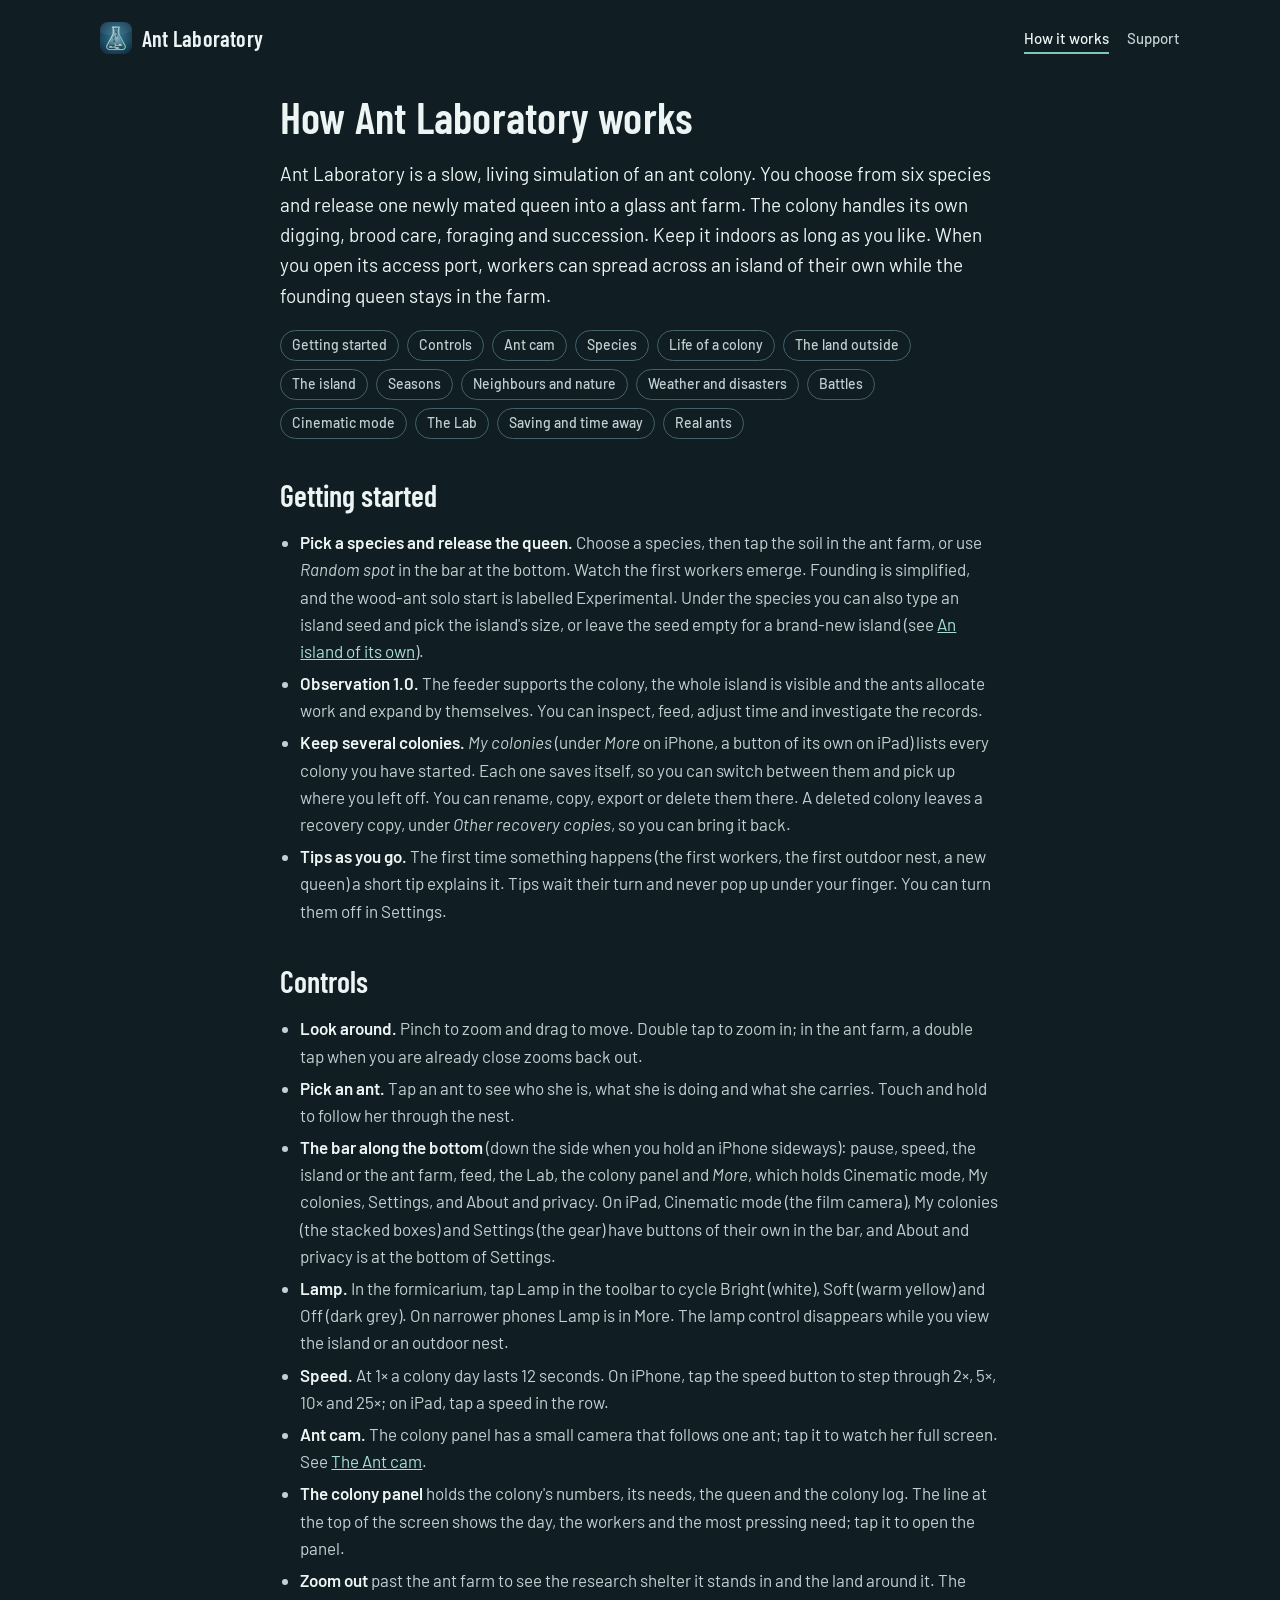
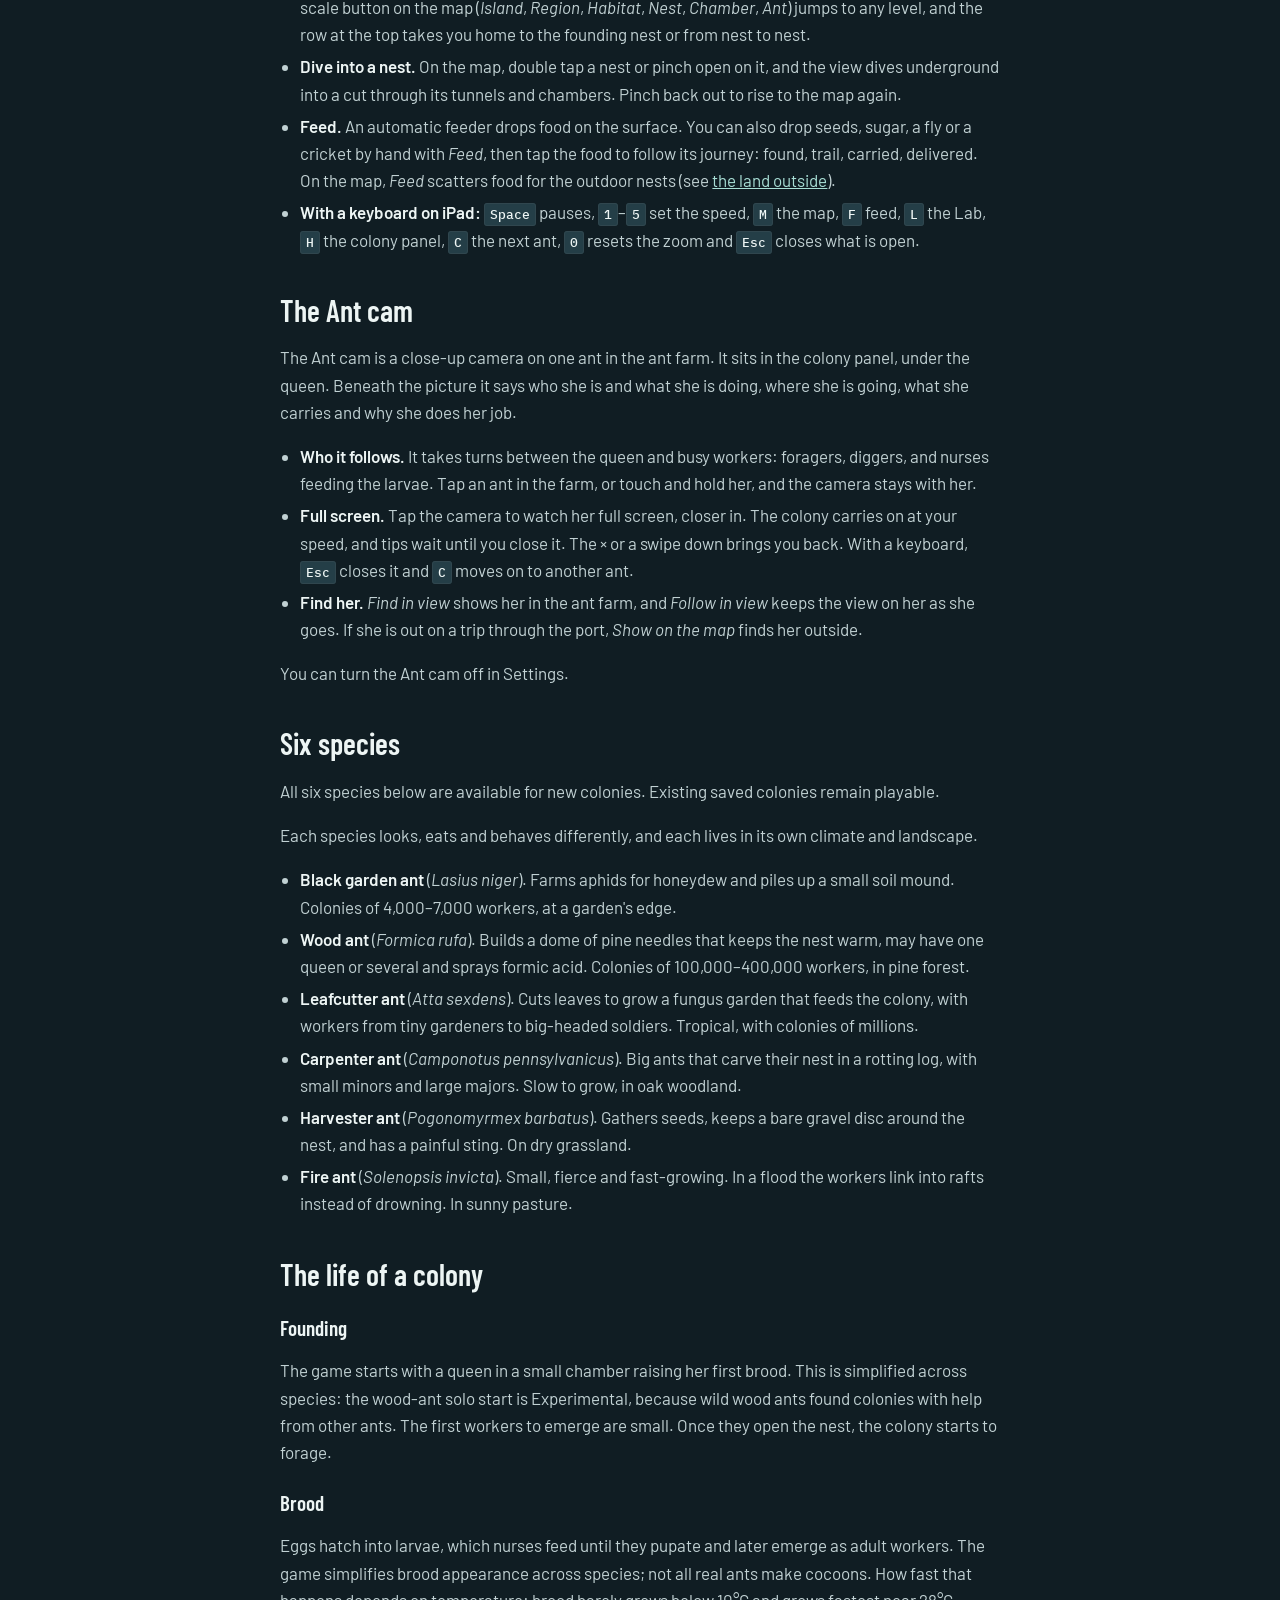
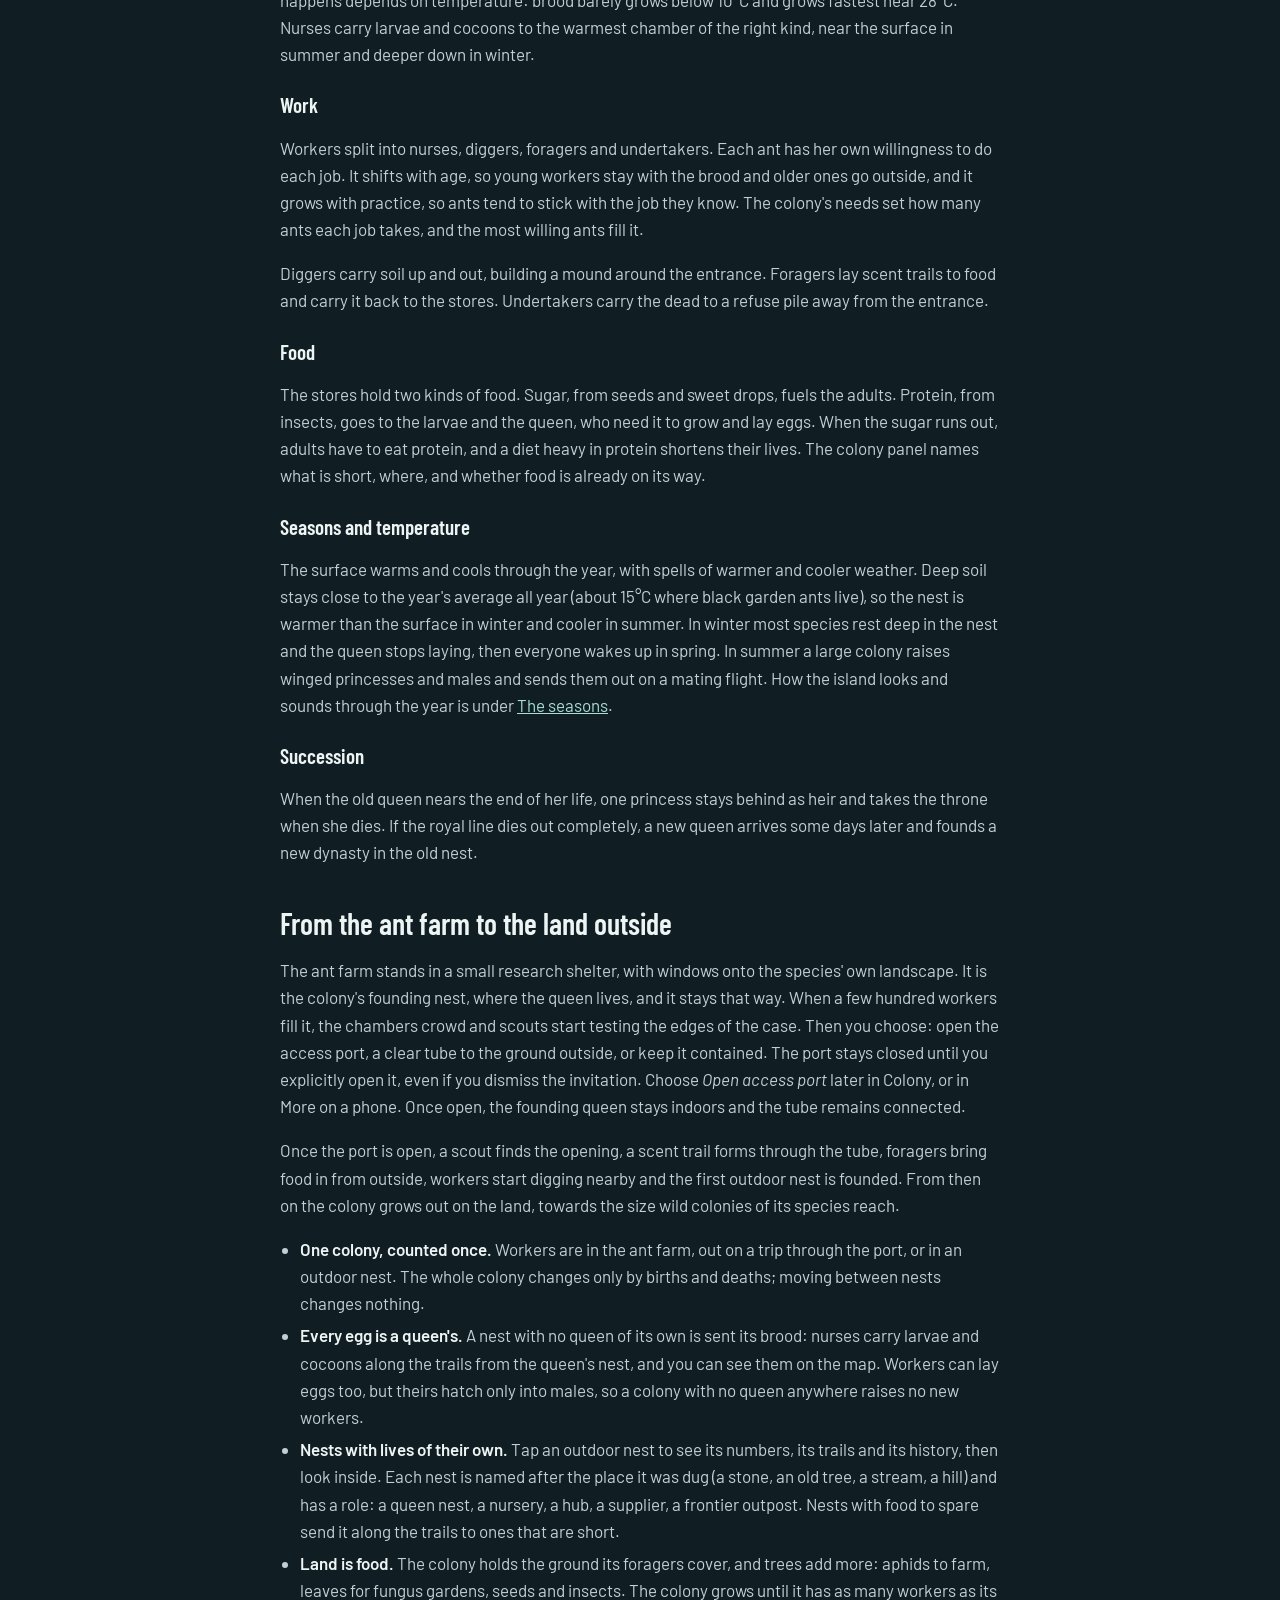
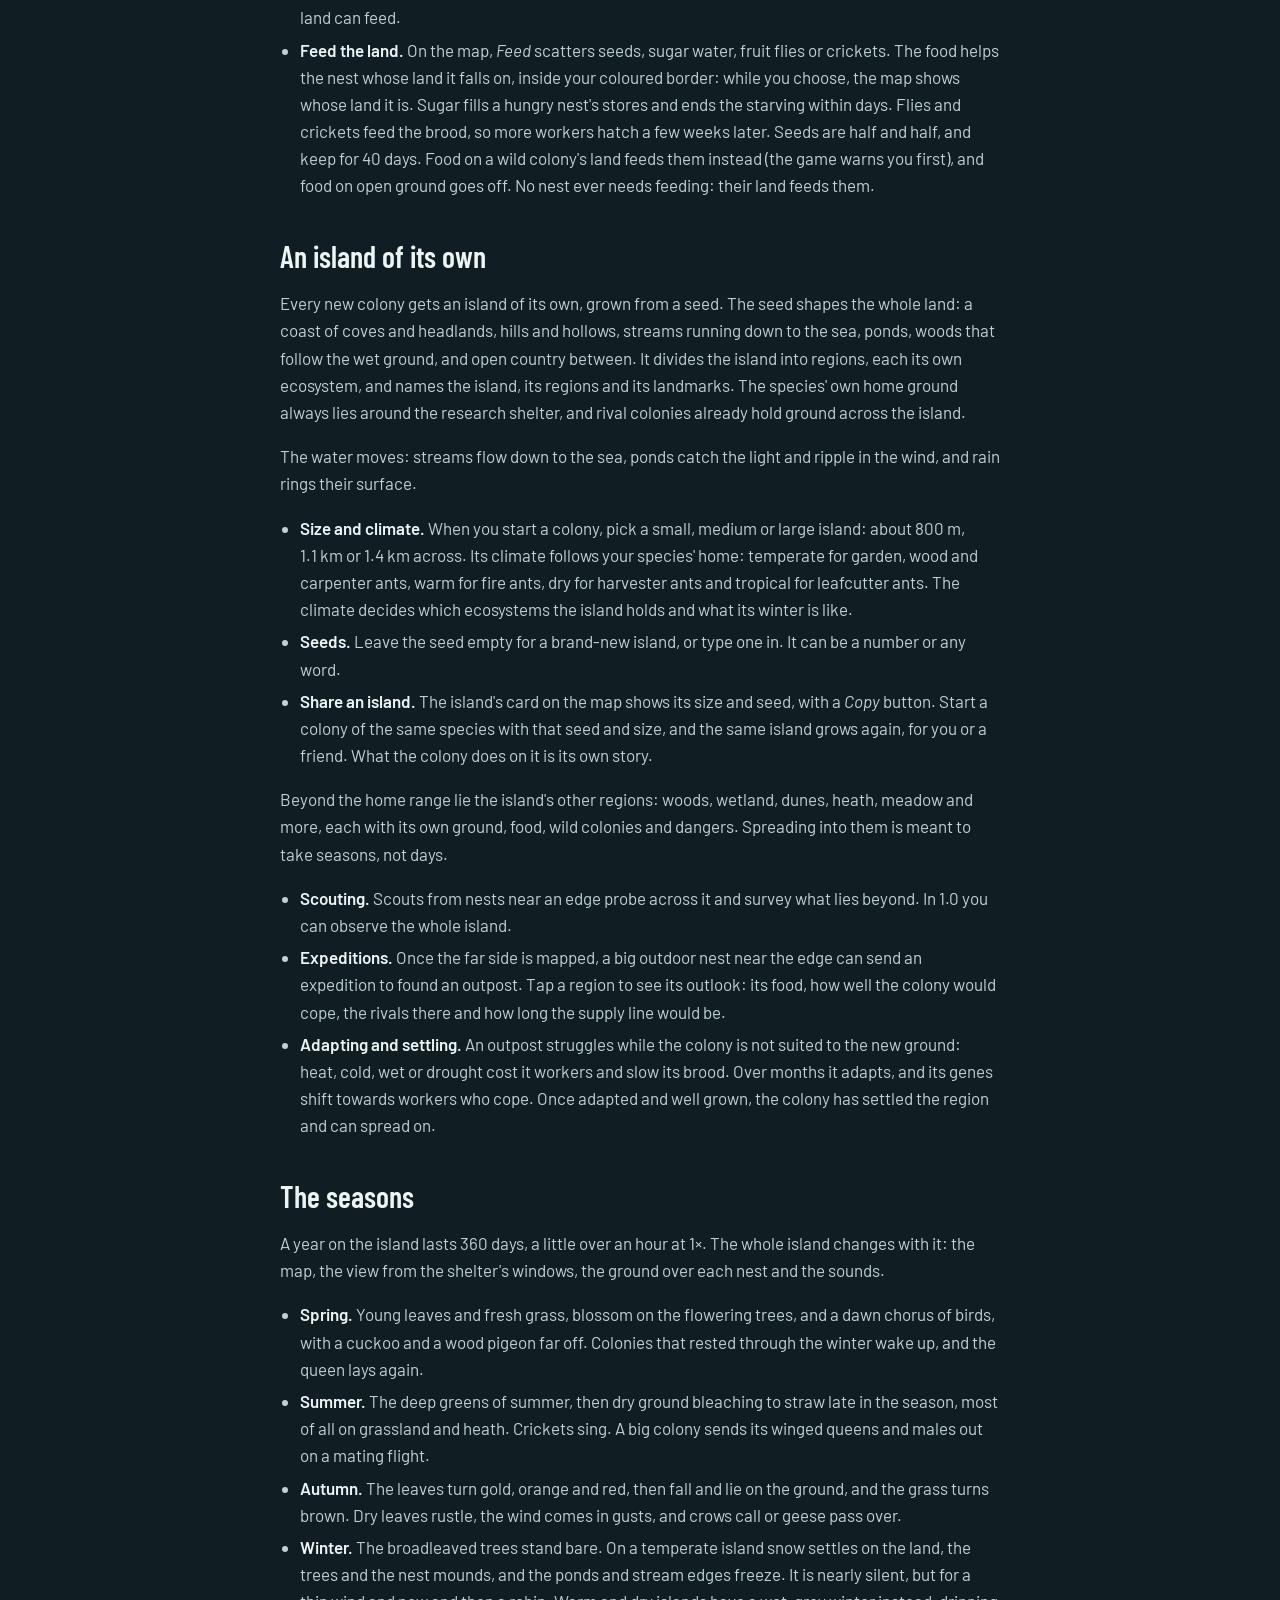
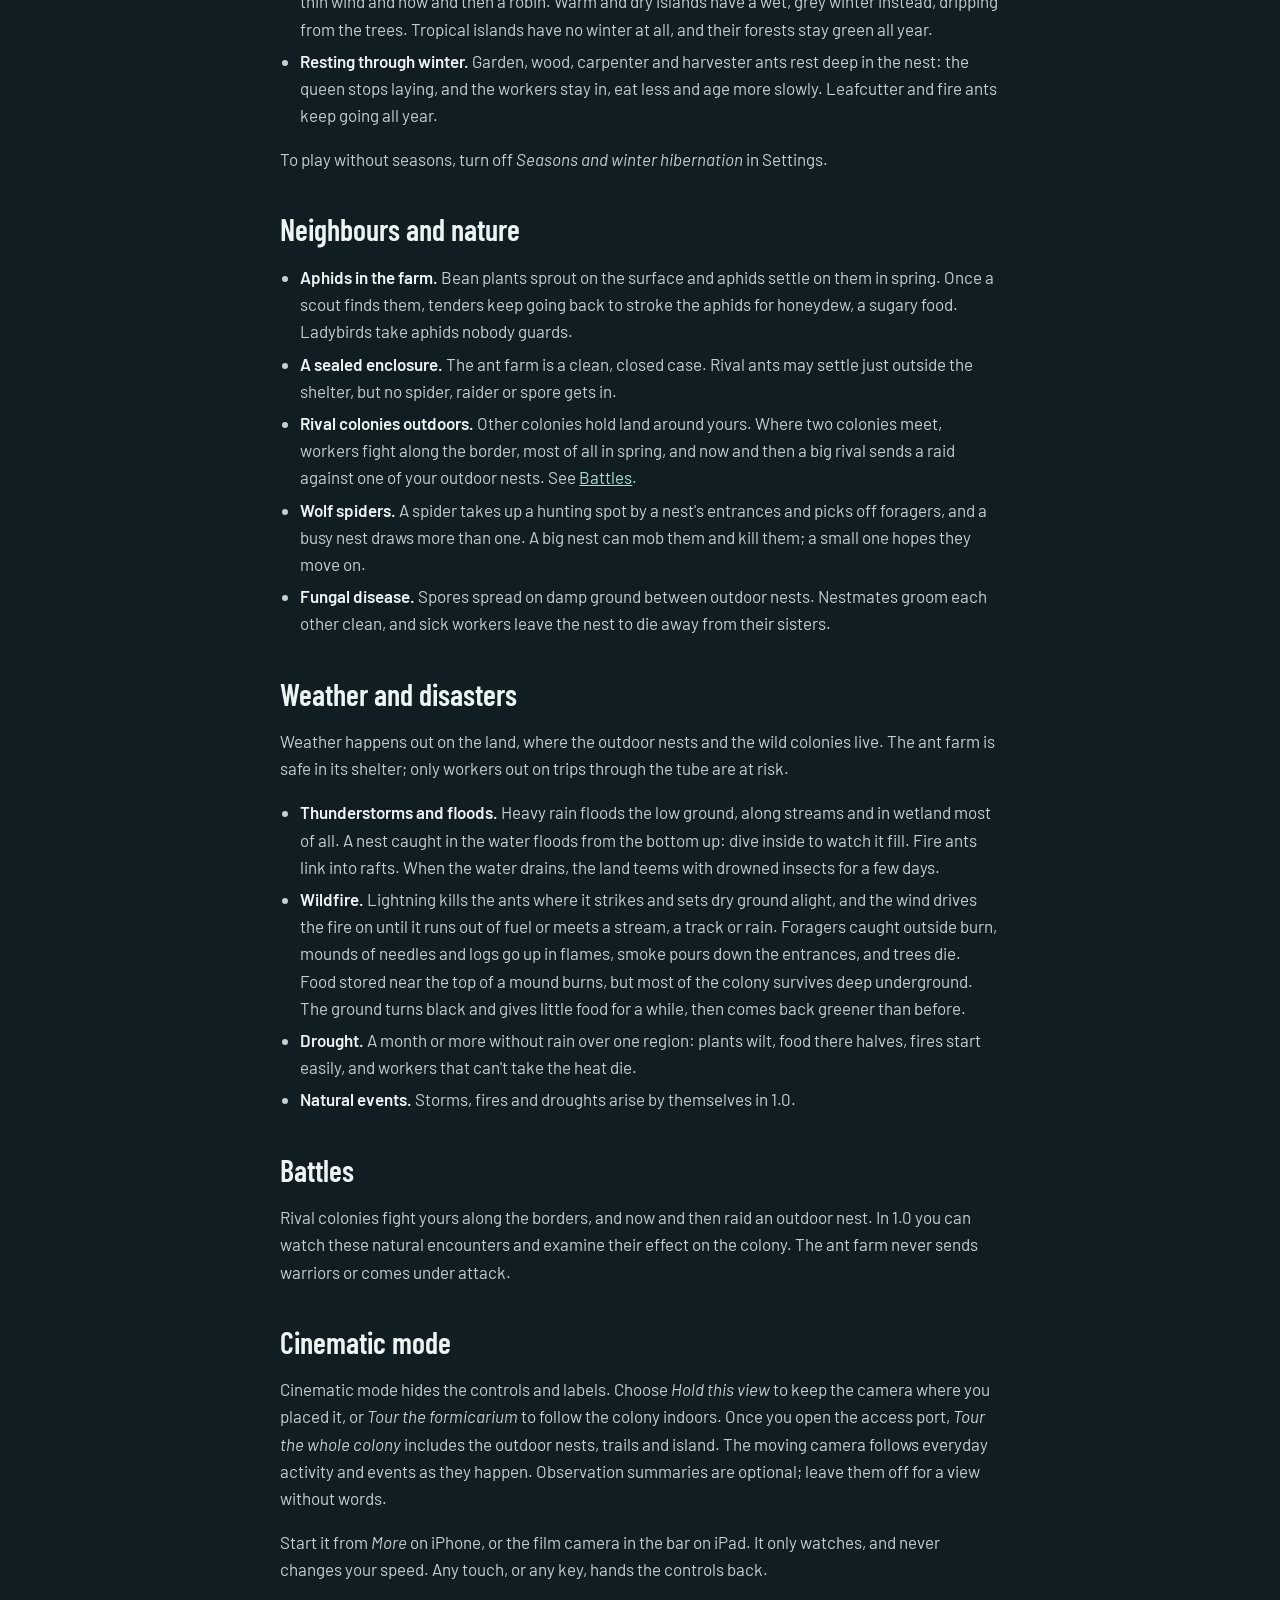
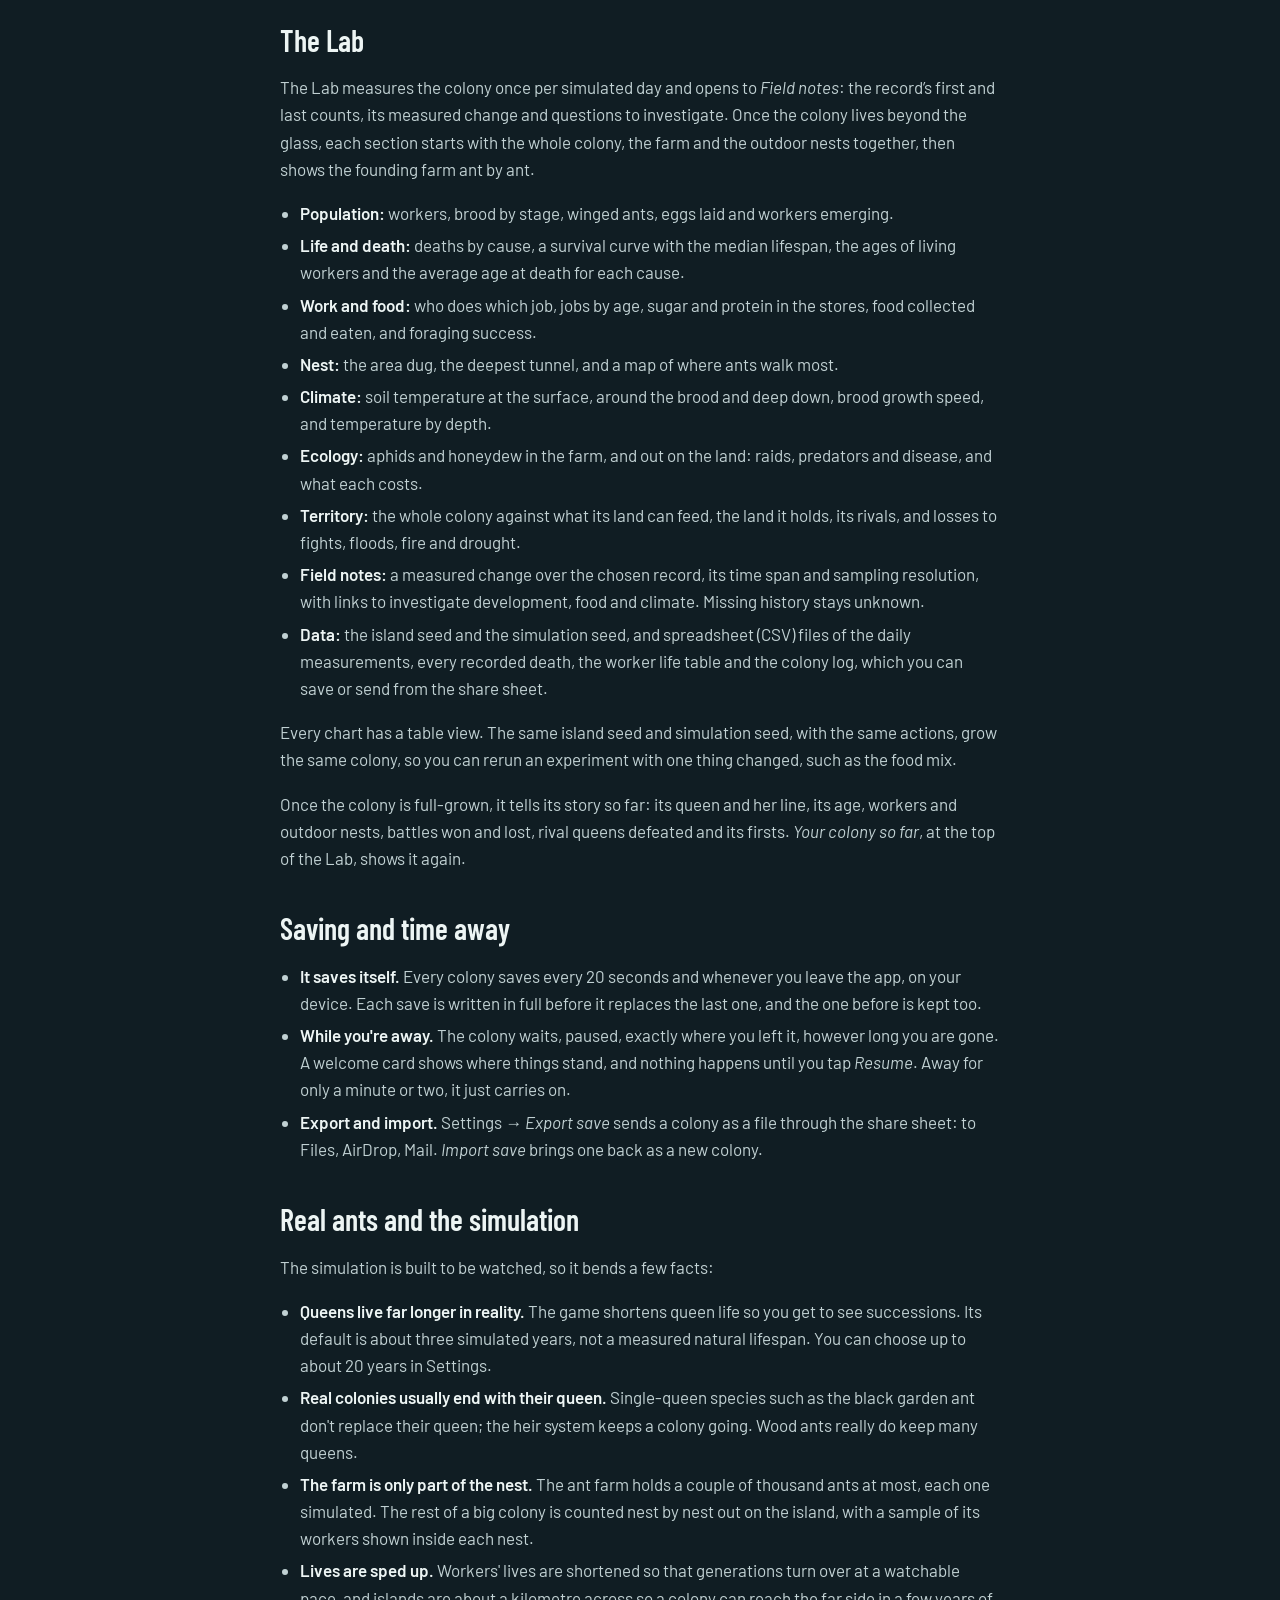
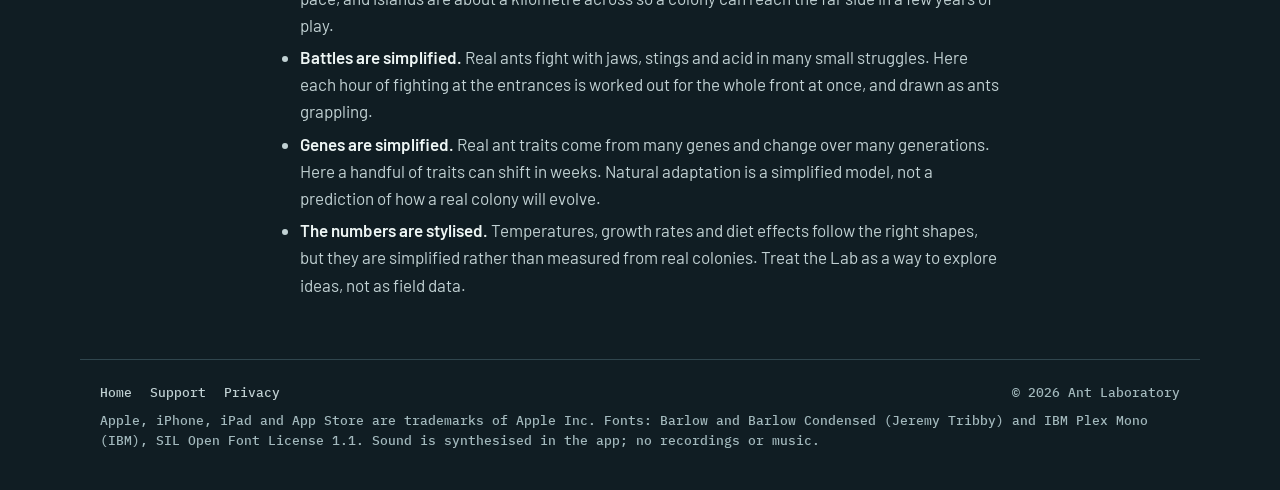
==== commit 8351e464: "Describe synthesised audio for release build 9" ====
--- a/about.html
+++ b/about.html
@@ -6,13 +6,13 @@
 <title>How Ant Laboratory works — the colony, the island and the Lab</title>
 <meta name="description" content="How to play Ant Laboratory on iPhone and iPad, the Ant cam, what the simulation models about real ants, the island every colony grows from a seed, feeding, the seasons, natural weather and competition, Cinematic mode, and the Lab's Field notes, charts and data.">
 <meta name="theme-color" content="#101d23">
-<link rel="icon" href="favicon.svg" type="image/svg+xml">
-<link rel="icon" href="favicon-32.png" type="image/png" sizes="32x32">
-<link rel="apple-touch-icon" href="apple-touch-icon.png">
+<link rel="icon" href="favicon.svg?v=b617176d5f56" type="image/svg+xml">
+<link rel="icon" href="favicon-32.png?v=eda200b2afa7" type="image/png" sizes="32x32">
+<link rel="apple-touch-icon" href="apple-touch-icon.png?v=dad16533b57a">
 <meta property="og:type" content="article">
 <meta property="og:site_name" content="Ant Laboratory">
 <meta property="og:title" content="How Ant Laboratory works">
-<meta property="og:image" content="og-image.jpg">
+<meta property="og:image" content="og-image.jpg?v=a4e602e04f06">
 <link rel="stylesheet" href="fonts/fonts.css">
 <link rel="stylesheet" href="page.css">
 <script src="site-config.js"></script>
@@ -20,7 +20,7 @@
 </head>
 <body>
 <header class="nav wrap-w">
-  <a class="brand" href="./"><img src="icon-64.png" alt="" width="32" height="32">Ant Laboratory</a>
+  <a class="brand" href="./"><img src="icon-64.png?v=22aa451486ef" alt="" width="32" height="32">Ant Laboratory</a>
   <nav aria-label="Site"><a href="about.html" aria-current="page">How it works</a><a href="support.html">Support</a><a data-forum hidden>Community</a></nav>
 </header>
 
@@ -204,7 +204,7 @@
 <footer class="foot wrap-w">
   <nav aria-label="More"><a href="./">Home</a><a href="support.html">Support</a><a href="privacy.html">Privacy</a><a data-forum hidden>Community</a></nav>
   <span>© <span data-year>2026</span> <span data-owner>Ant Laboratory</span></span>
-  <span class="credits">Apple, iPhone, iPad and App Store are trademarks of Apple Inc. Fonts: Barlow and Barlow Condensed (Jeremy Tribby) and IBM Plex Mono (IBM), SIL Open Font License 1.1. Ant movement sound: <a href="https://opengameart.org/content/walking-on-snow-sound">Walking on snow sound</a> by IgnasD, CC0 1.0.</span>
+  <span class="credits">Apple, iPhone, iPad and App Store are trademarks of Apple Inc. Fonts: Barlow and Barlow Condensed (Jeremy Tribby) and IBM Plex Mono (IBM), SIL Open Font License 1.1. Sound is synthesised in the app; no recordings or music.</span>
 </footer>
 </body>
 </html>
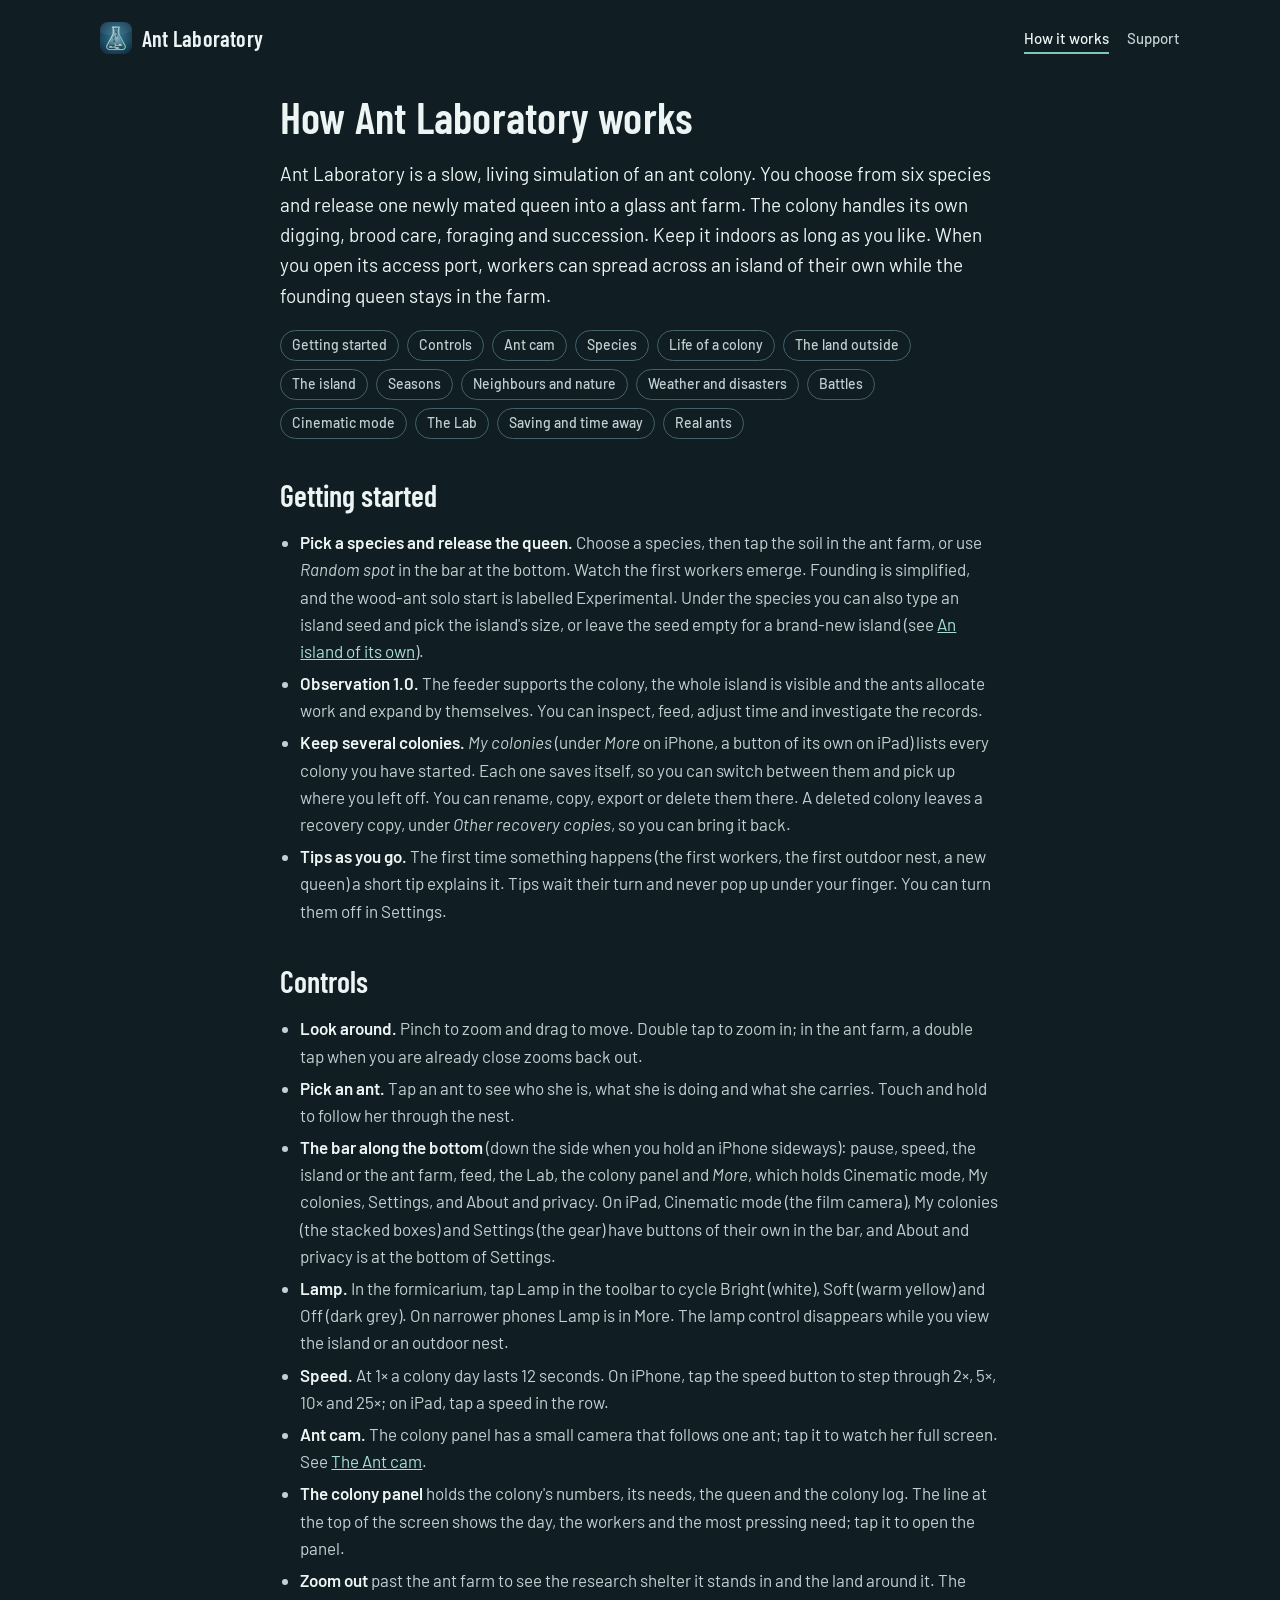
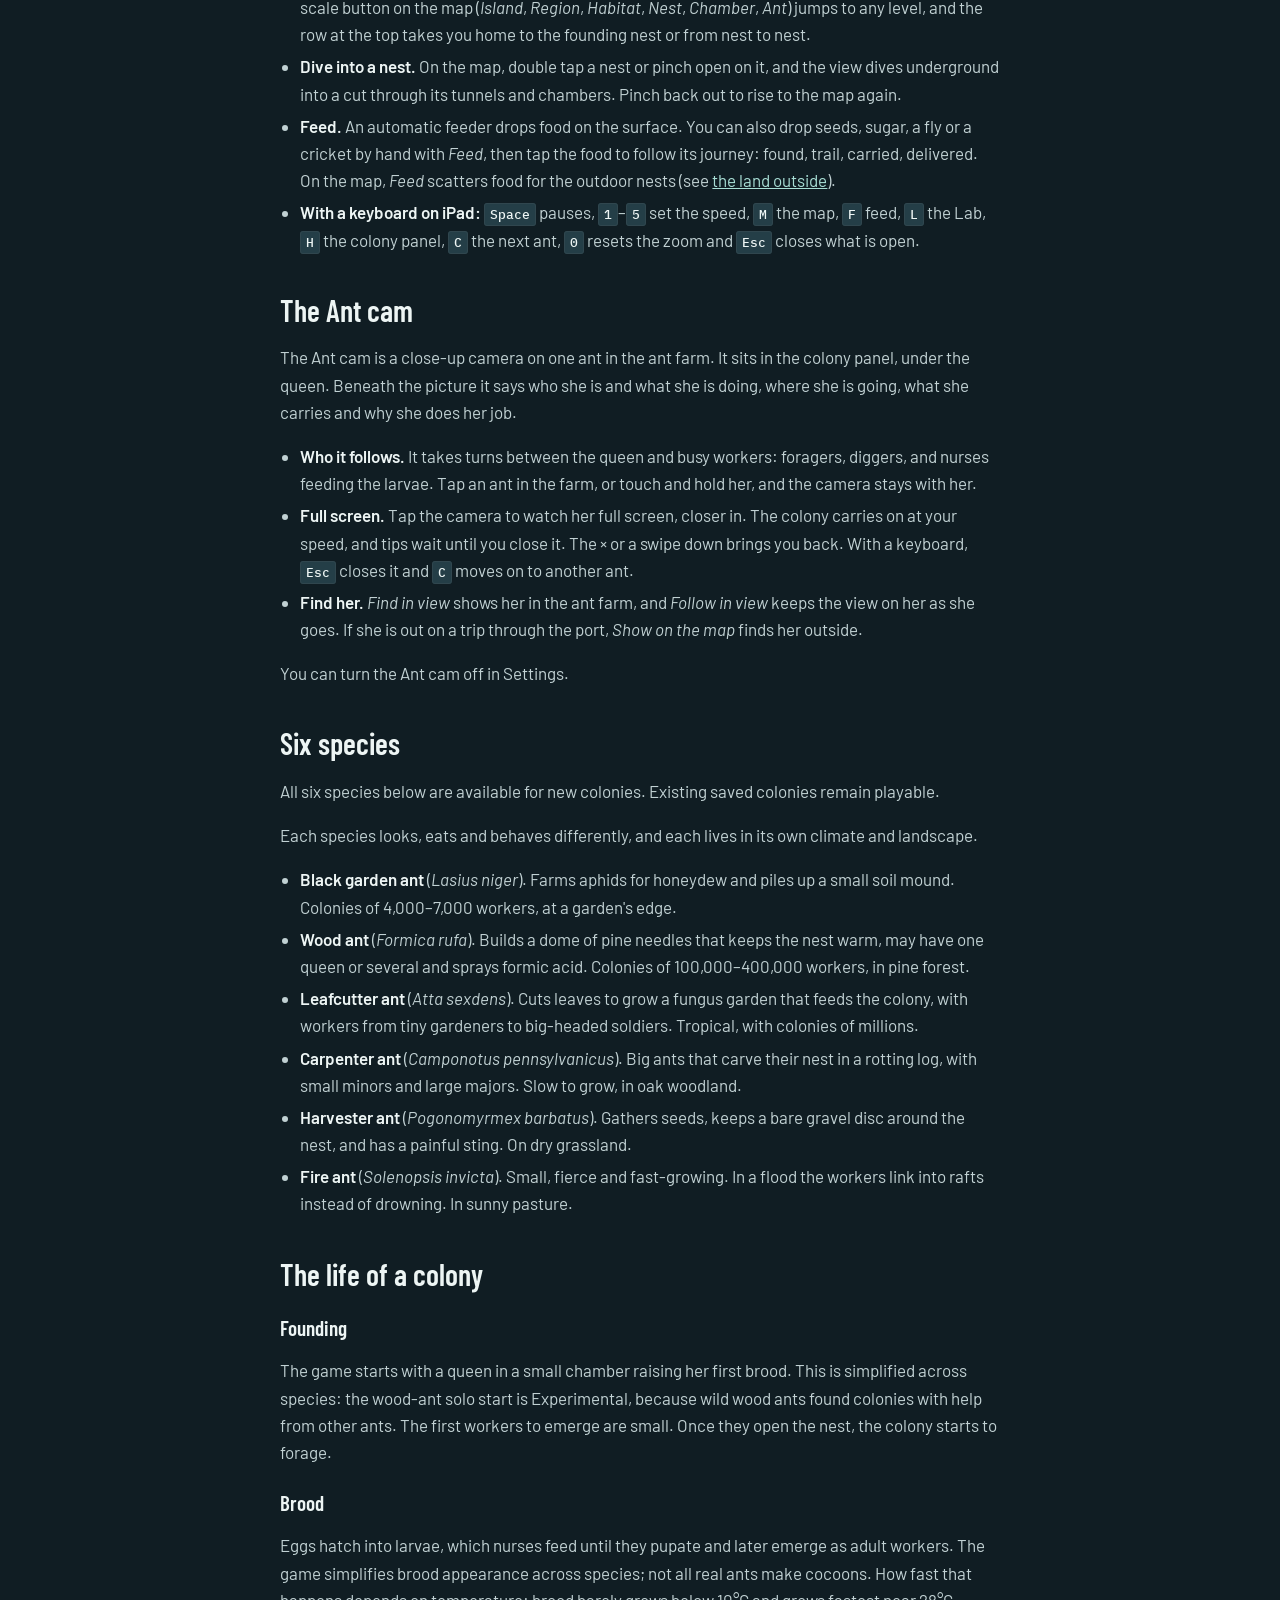
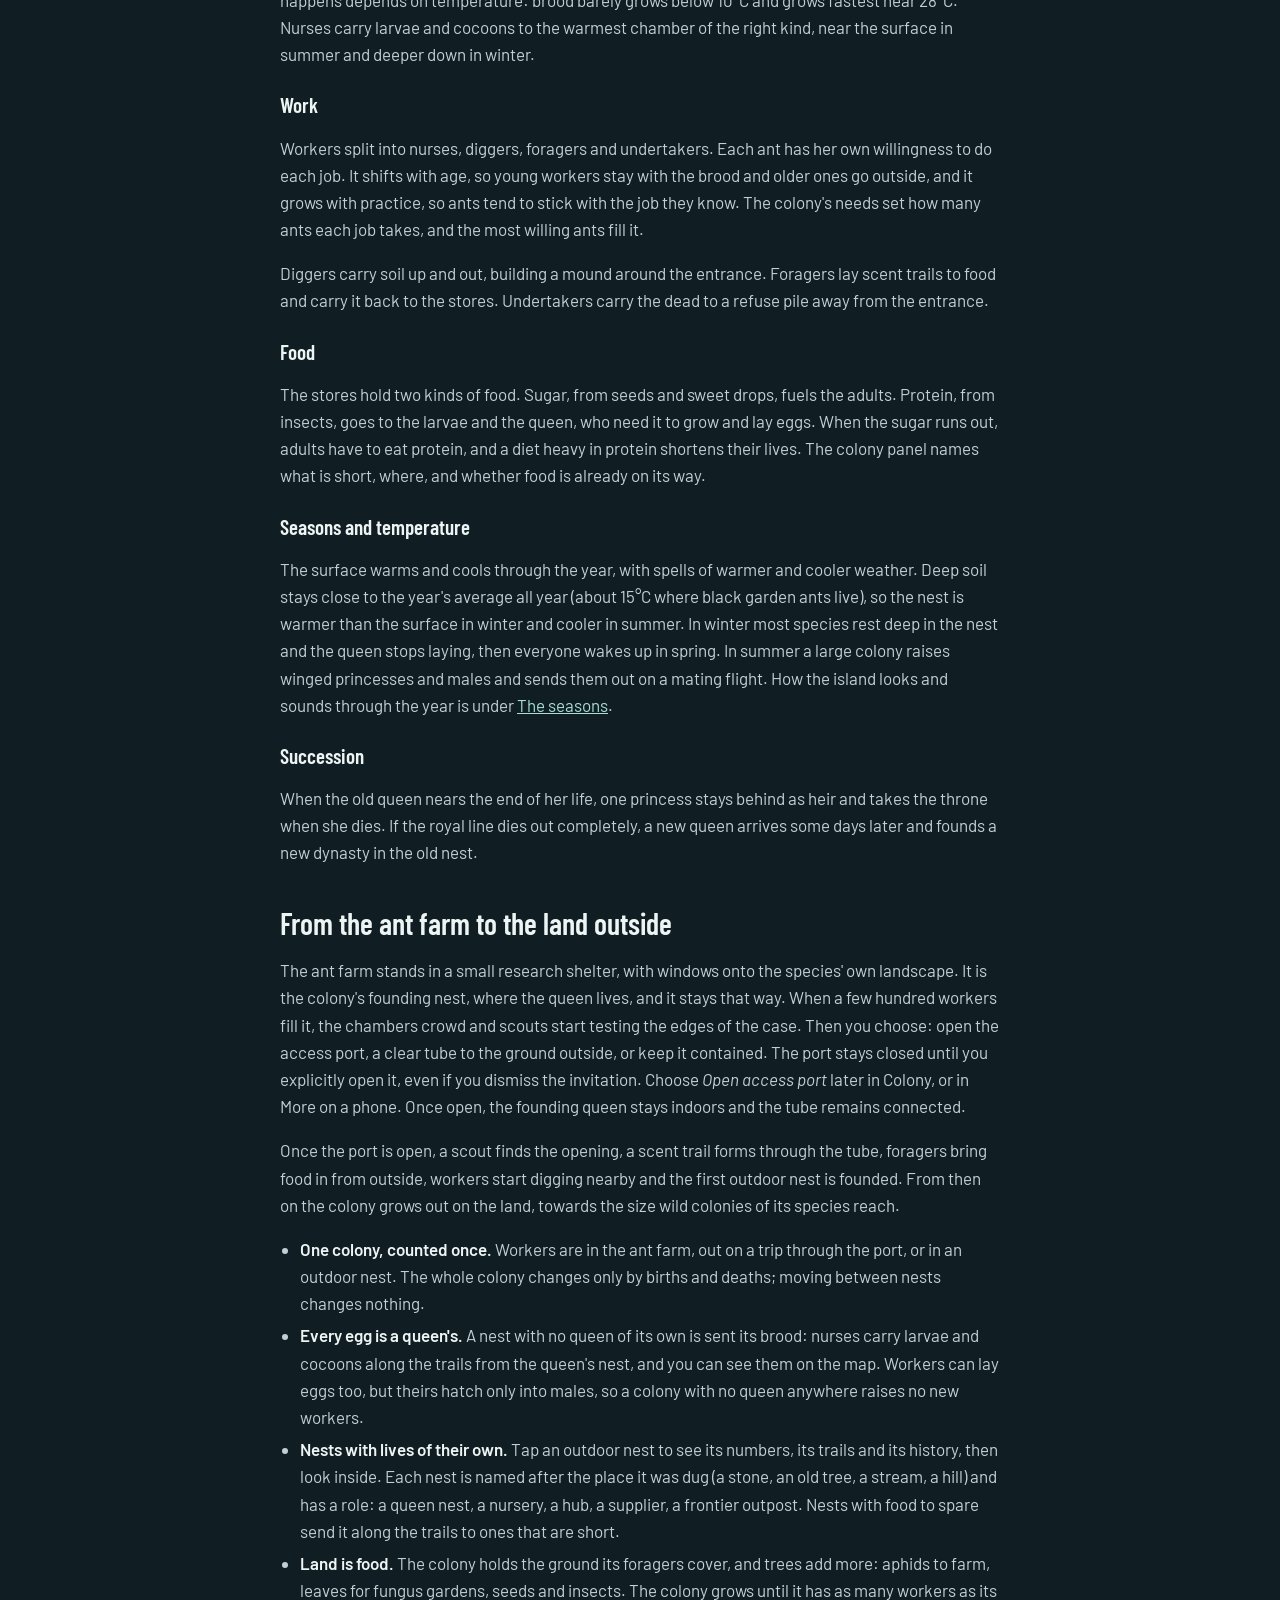
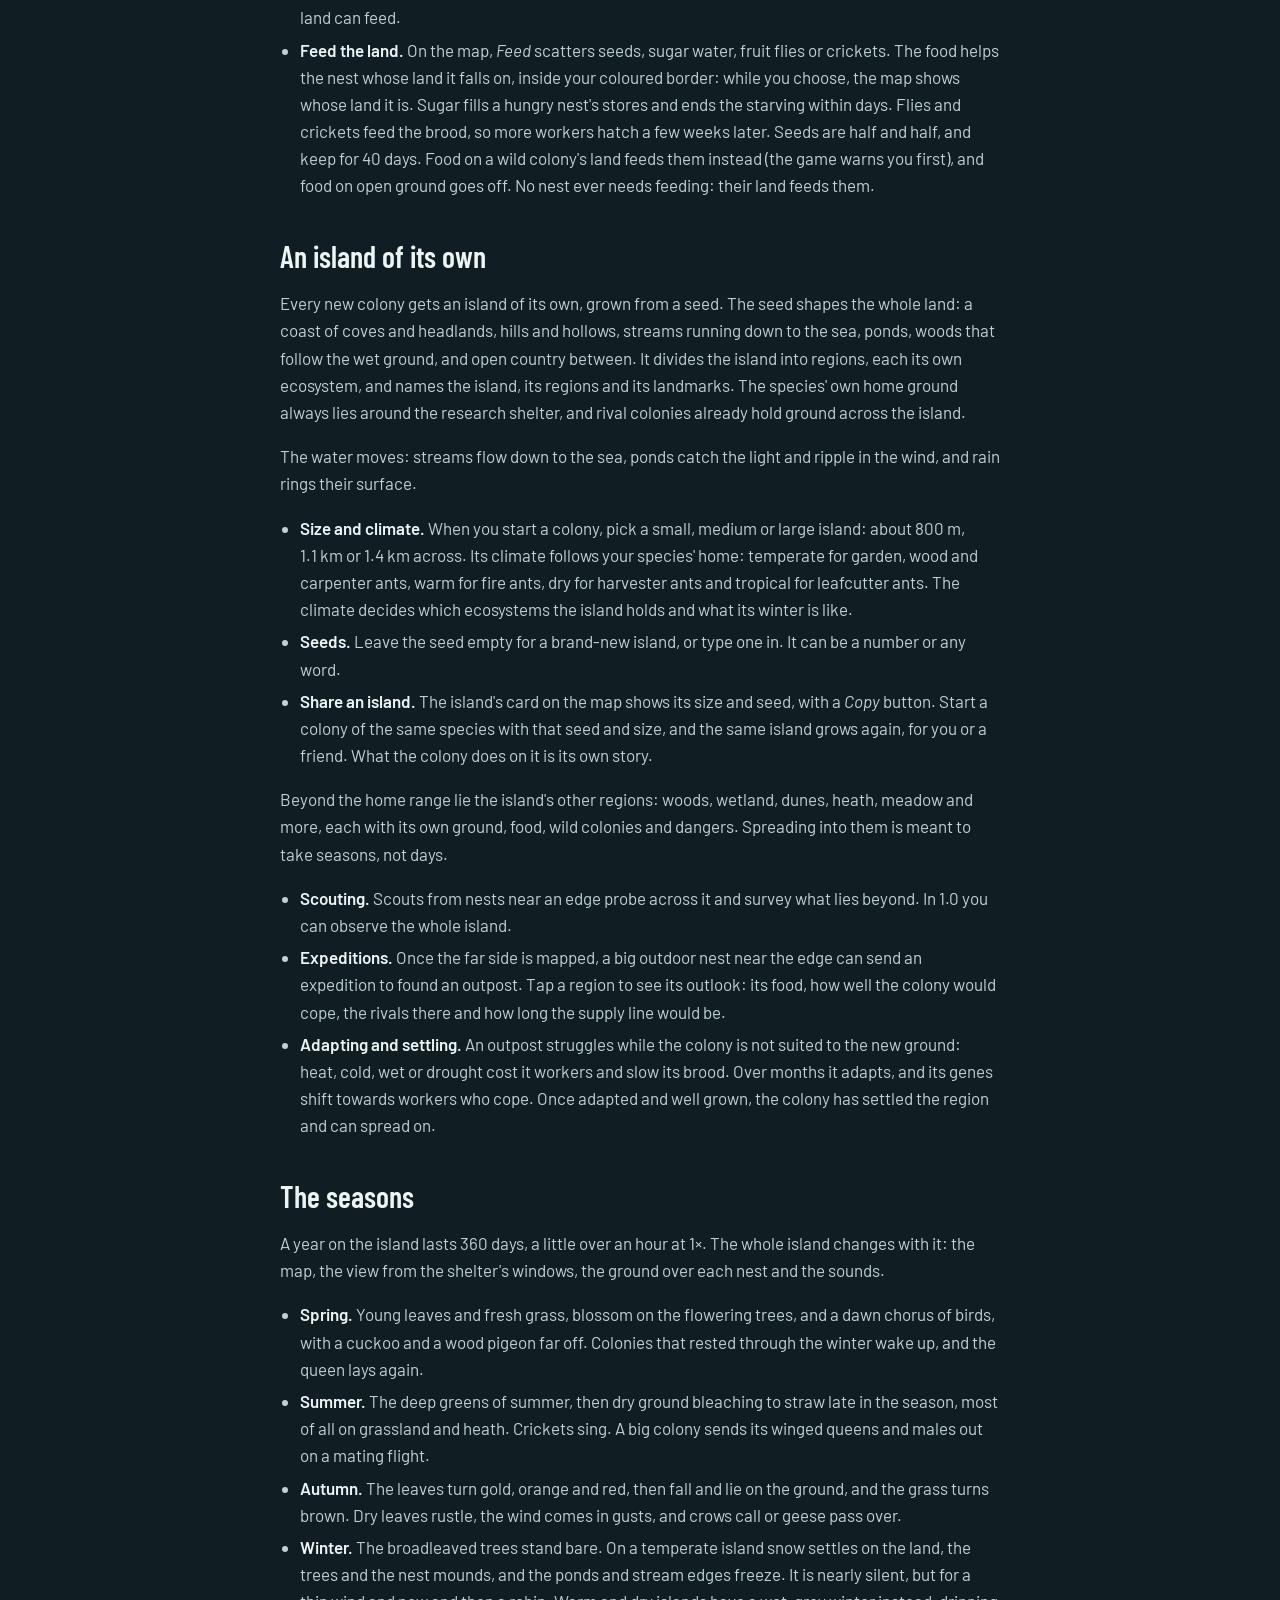
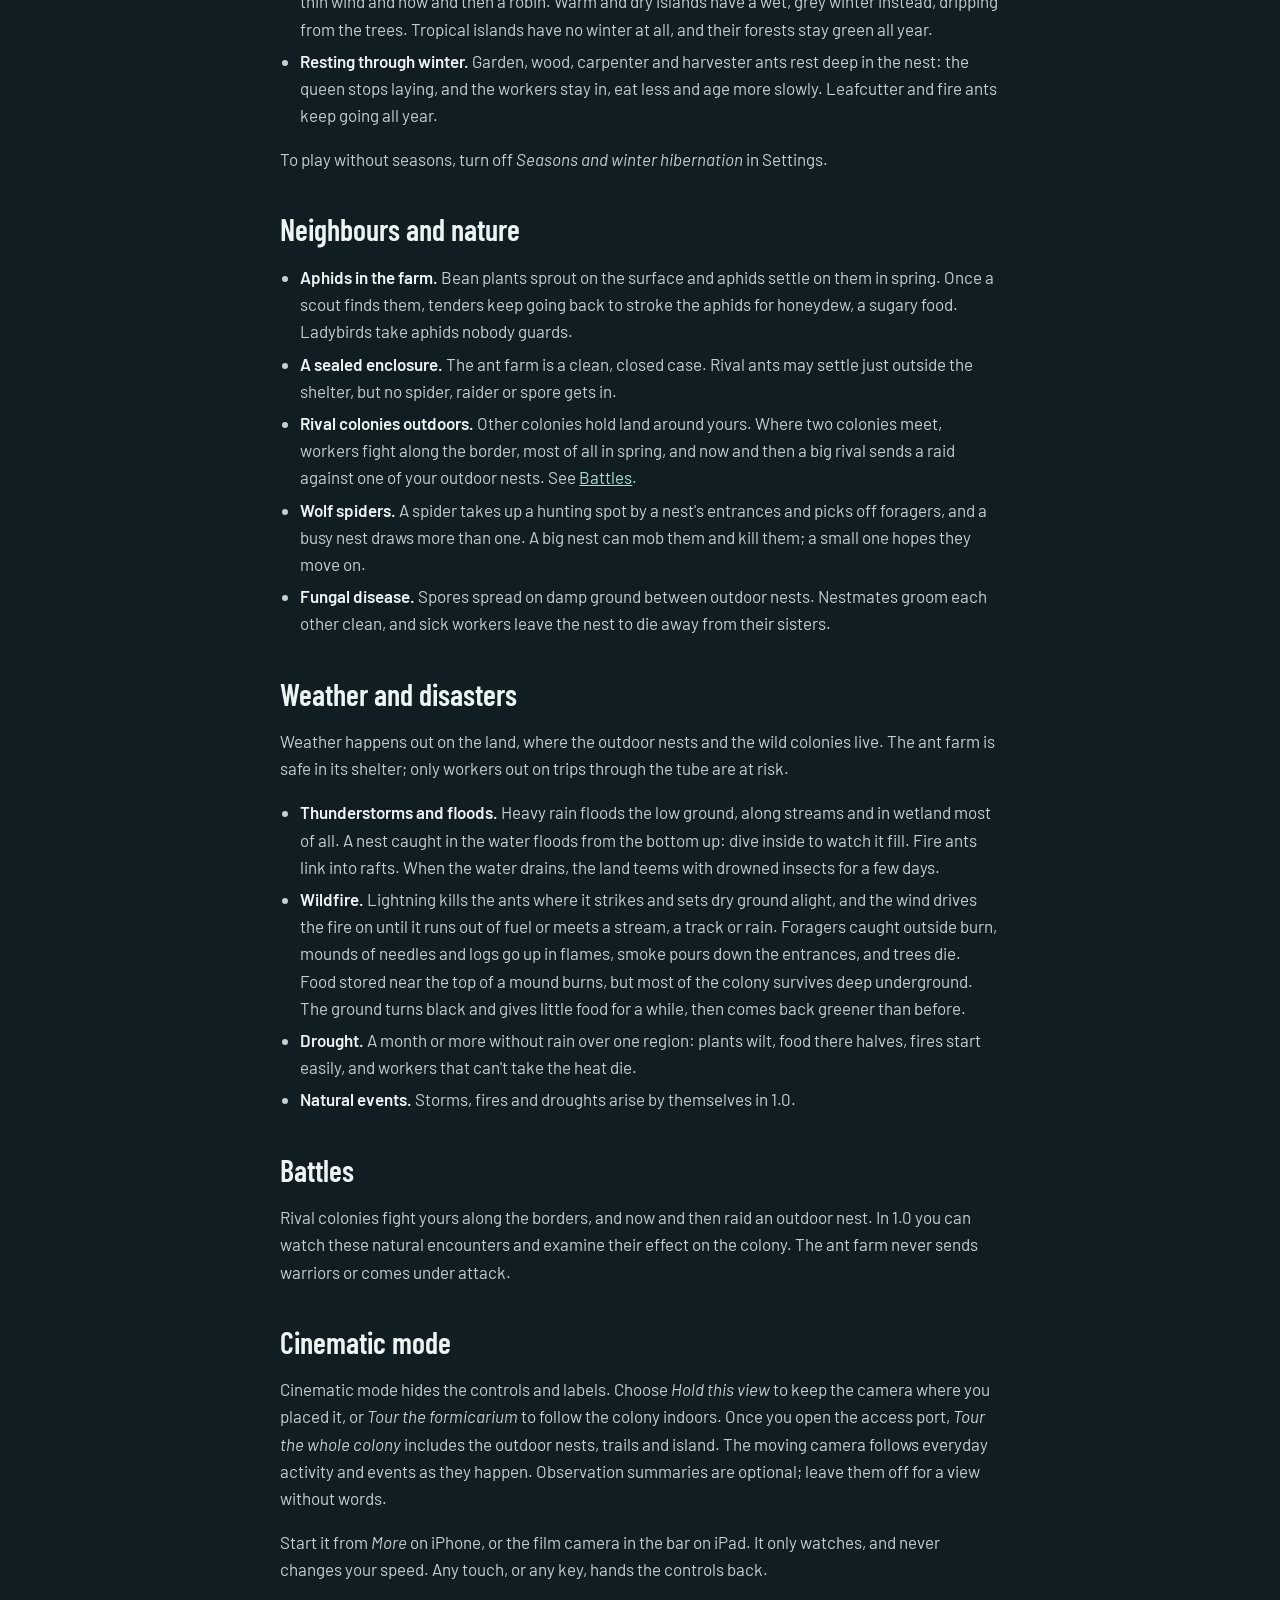
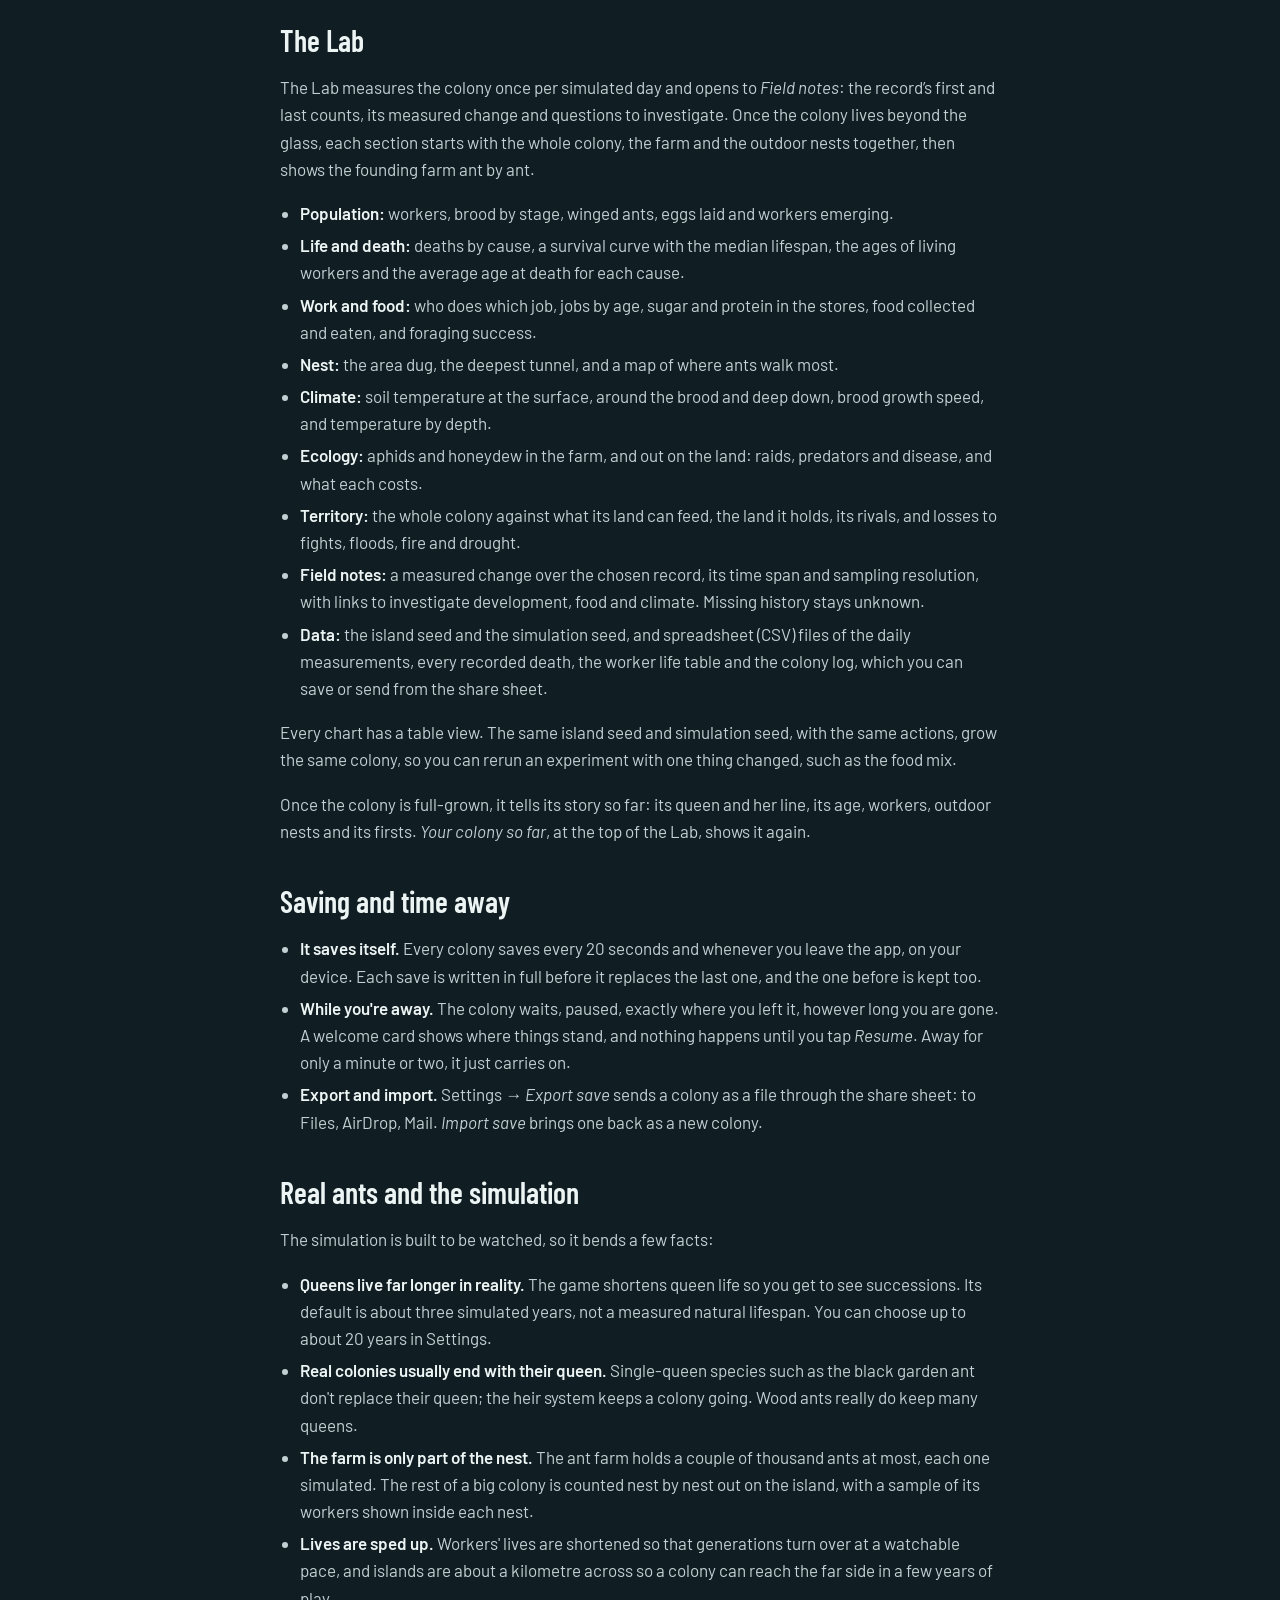
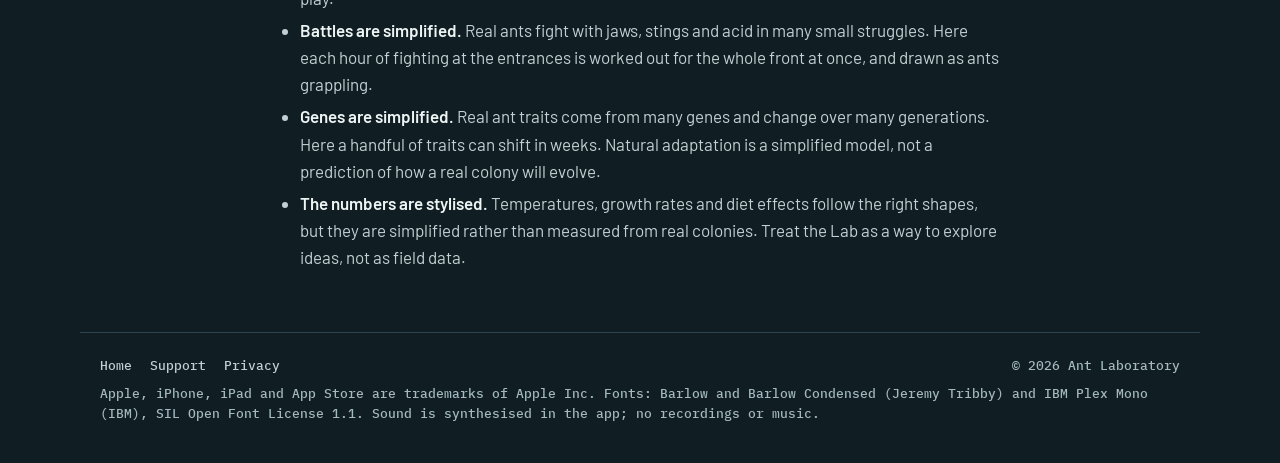
==== commit 2b1962aa: "Match colony story wording to observation release" ====
--- a/about.html
+++ b/about.html
@@ -179,7 +179,7 @@
     <li><b>Data:</b> the island seed and the simulation seed, and spreadsheet (CSV) files of the daily measurements, every recorded death, the worker life table and the colony log, which you can save or send from the share sheet.</li>
   </ul>
   <p>Every chart has a table view. The same island seed and simulation seed, with the same actions, grow the same colony, so you can rerun an experiment with one thing changed, such as the food mix.</p>
-  <p>Once the colony is full-grown, it tells its story so far: its queen and her line, its age, workers and outdoor nests, battles won and lost, rival queens defeated and its firsts. <i>Your colony so far</i>, at the top of the Lab, shows it again.</p>
+  <p>Once the colony is full-grown, it tells its story so far: its queen and her line, its age, workers, outdoor nests and its firsts. <i>Your colony so far</i>, at the top of the Lab, shows it again.</p>
 
   <h2 id="saving">Saving and time away</h2>
   <ul>
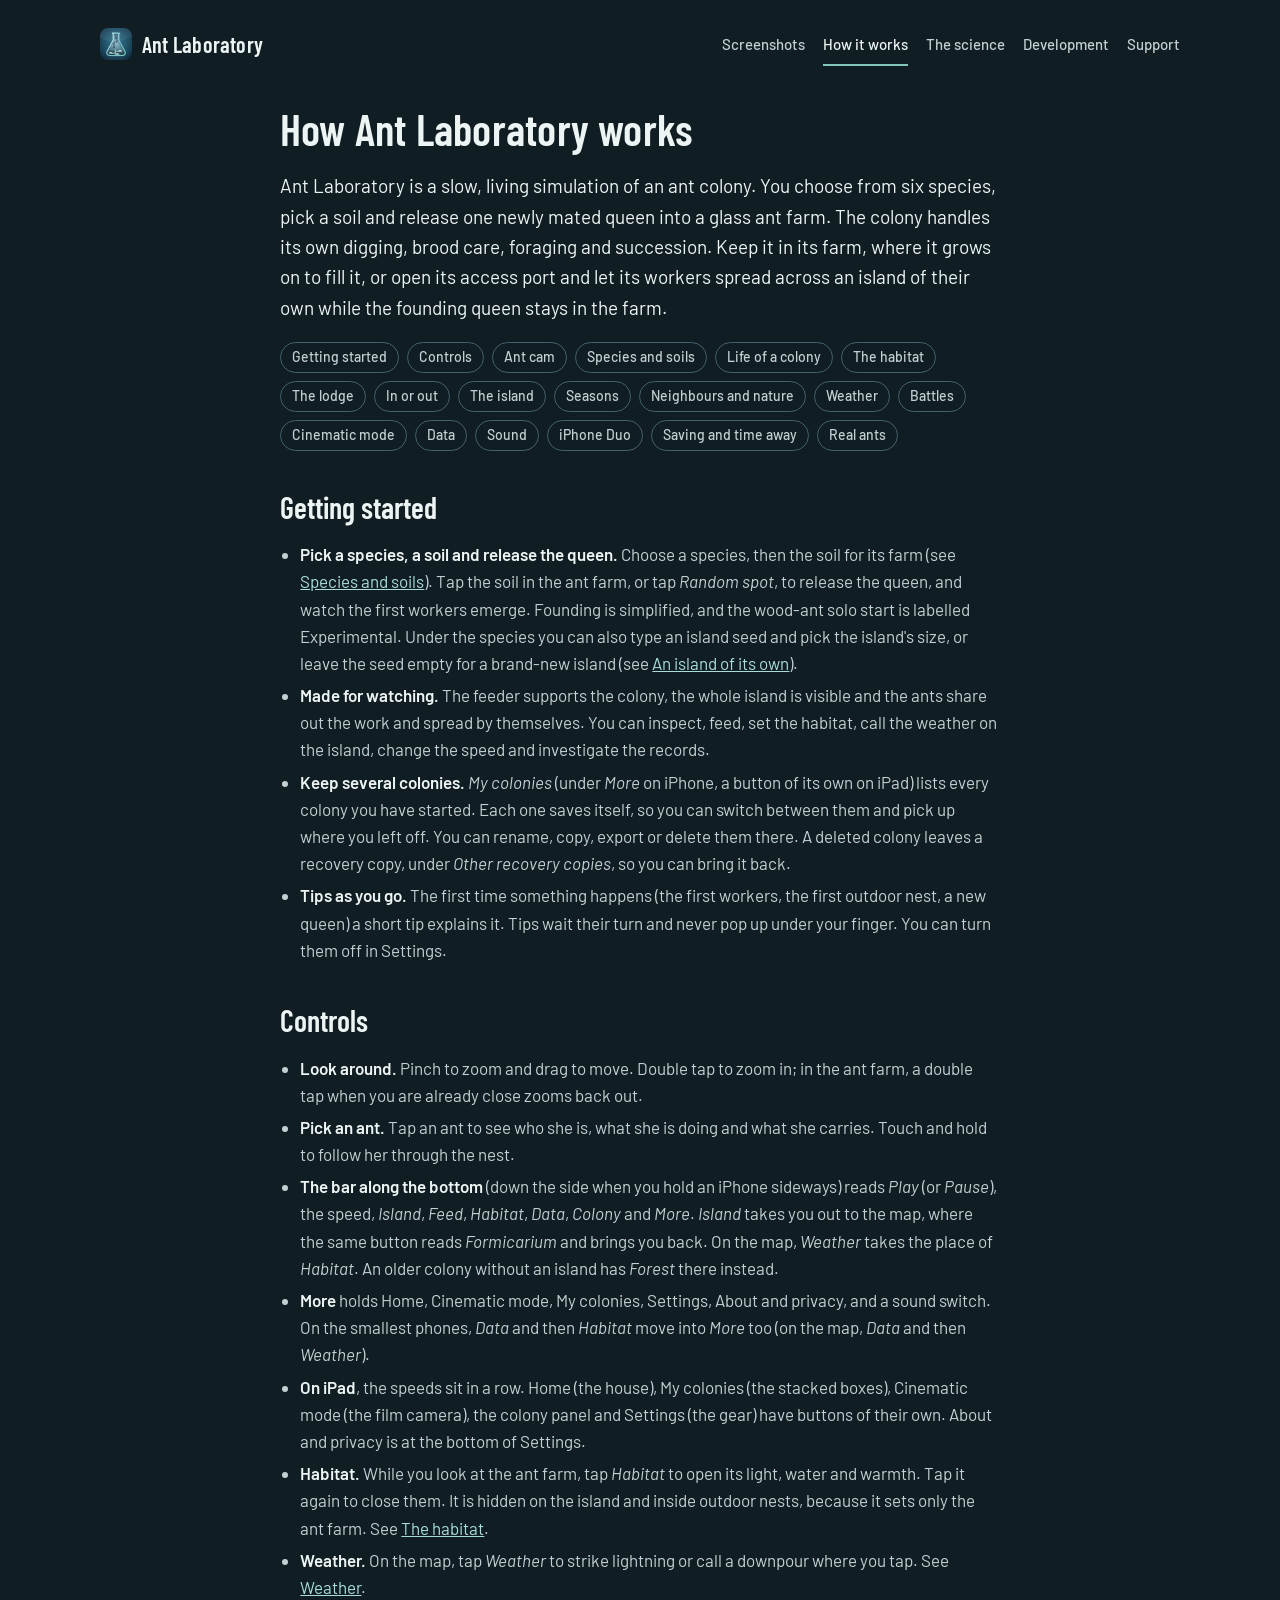
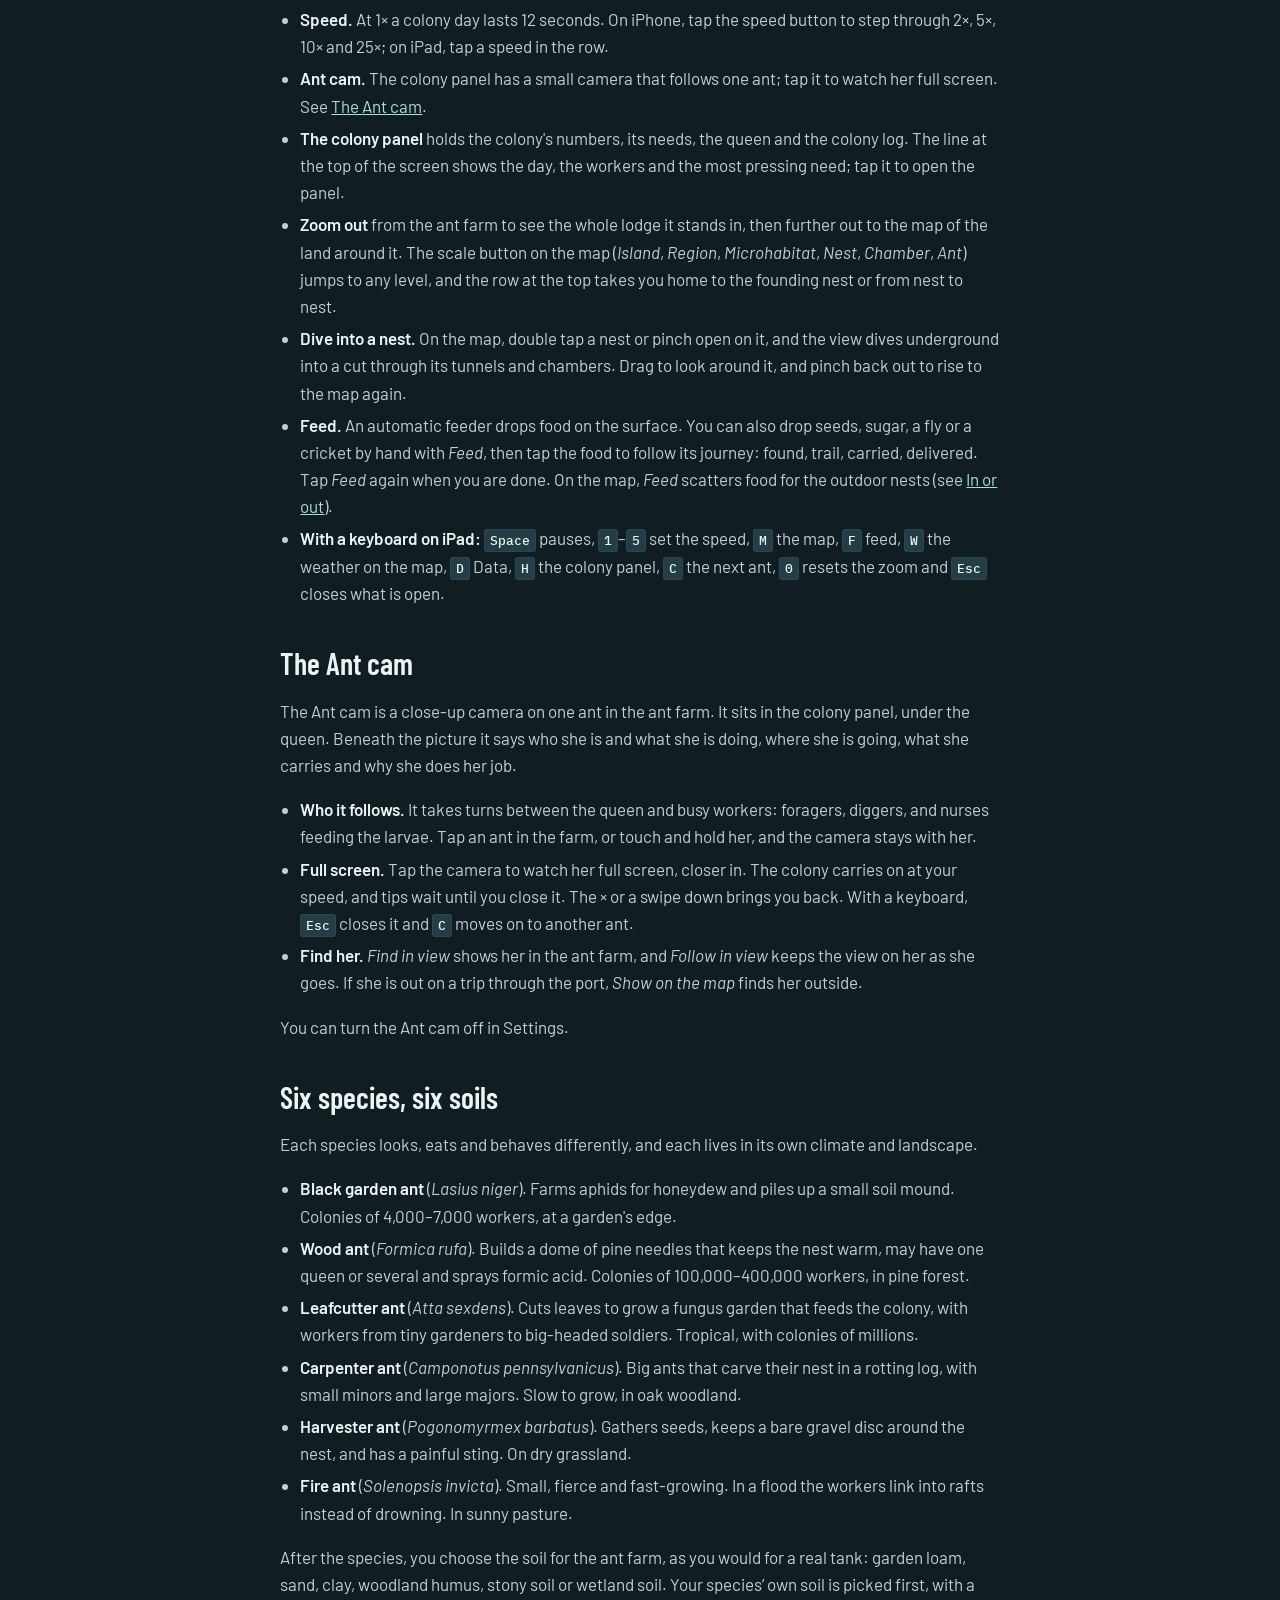
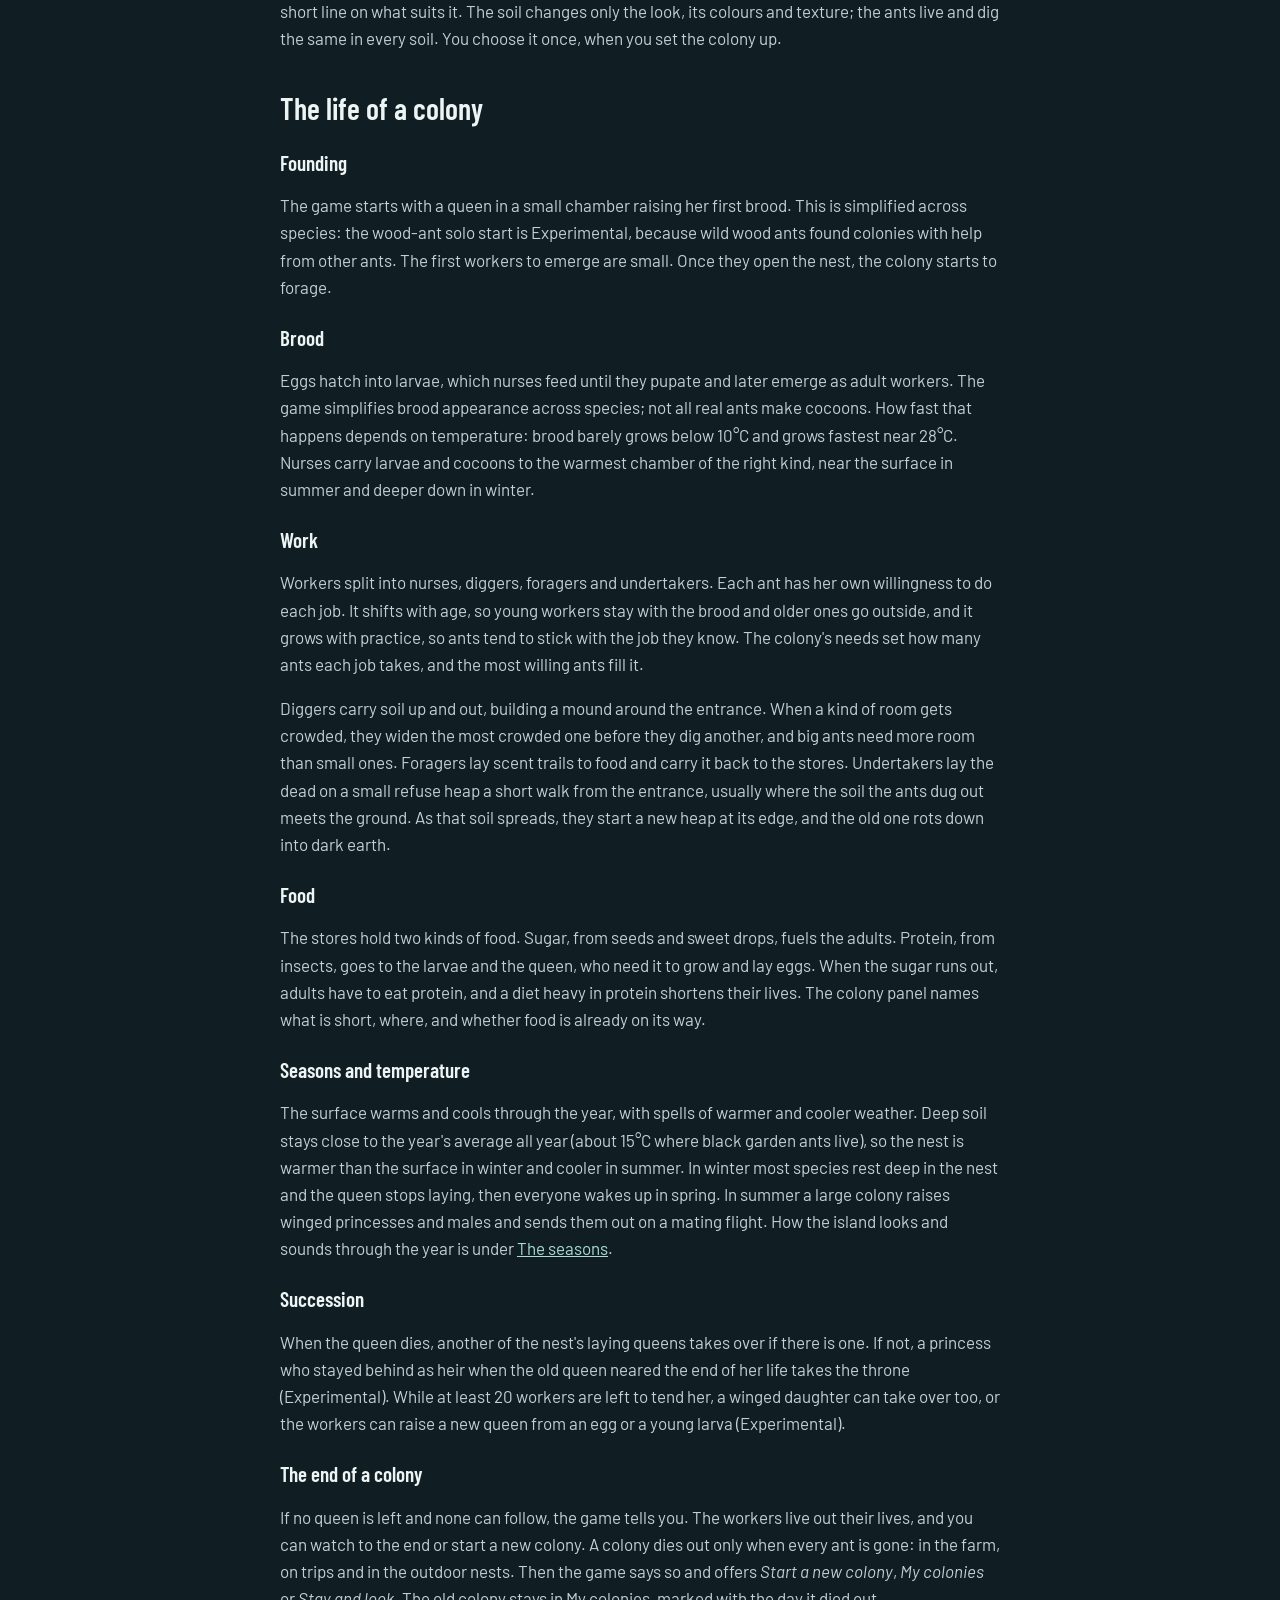
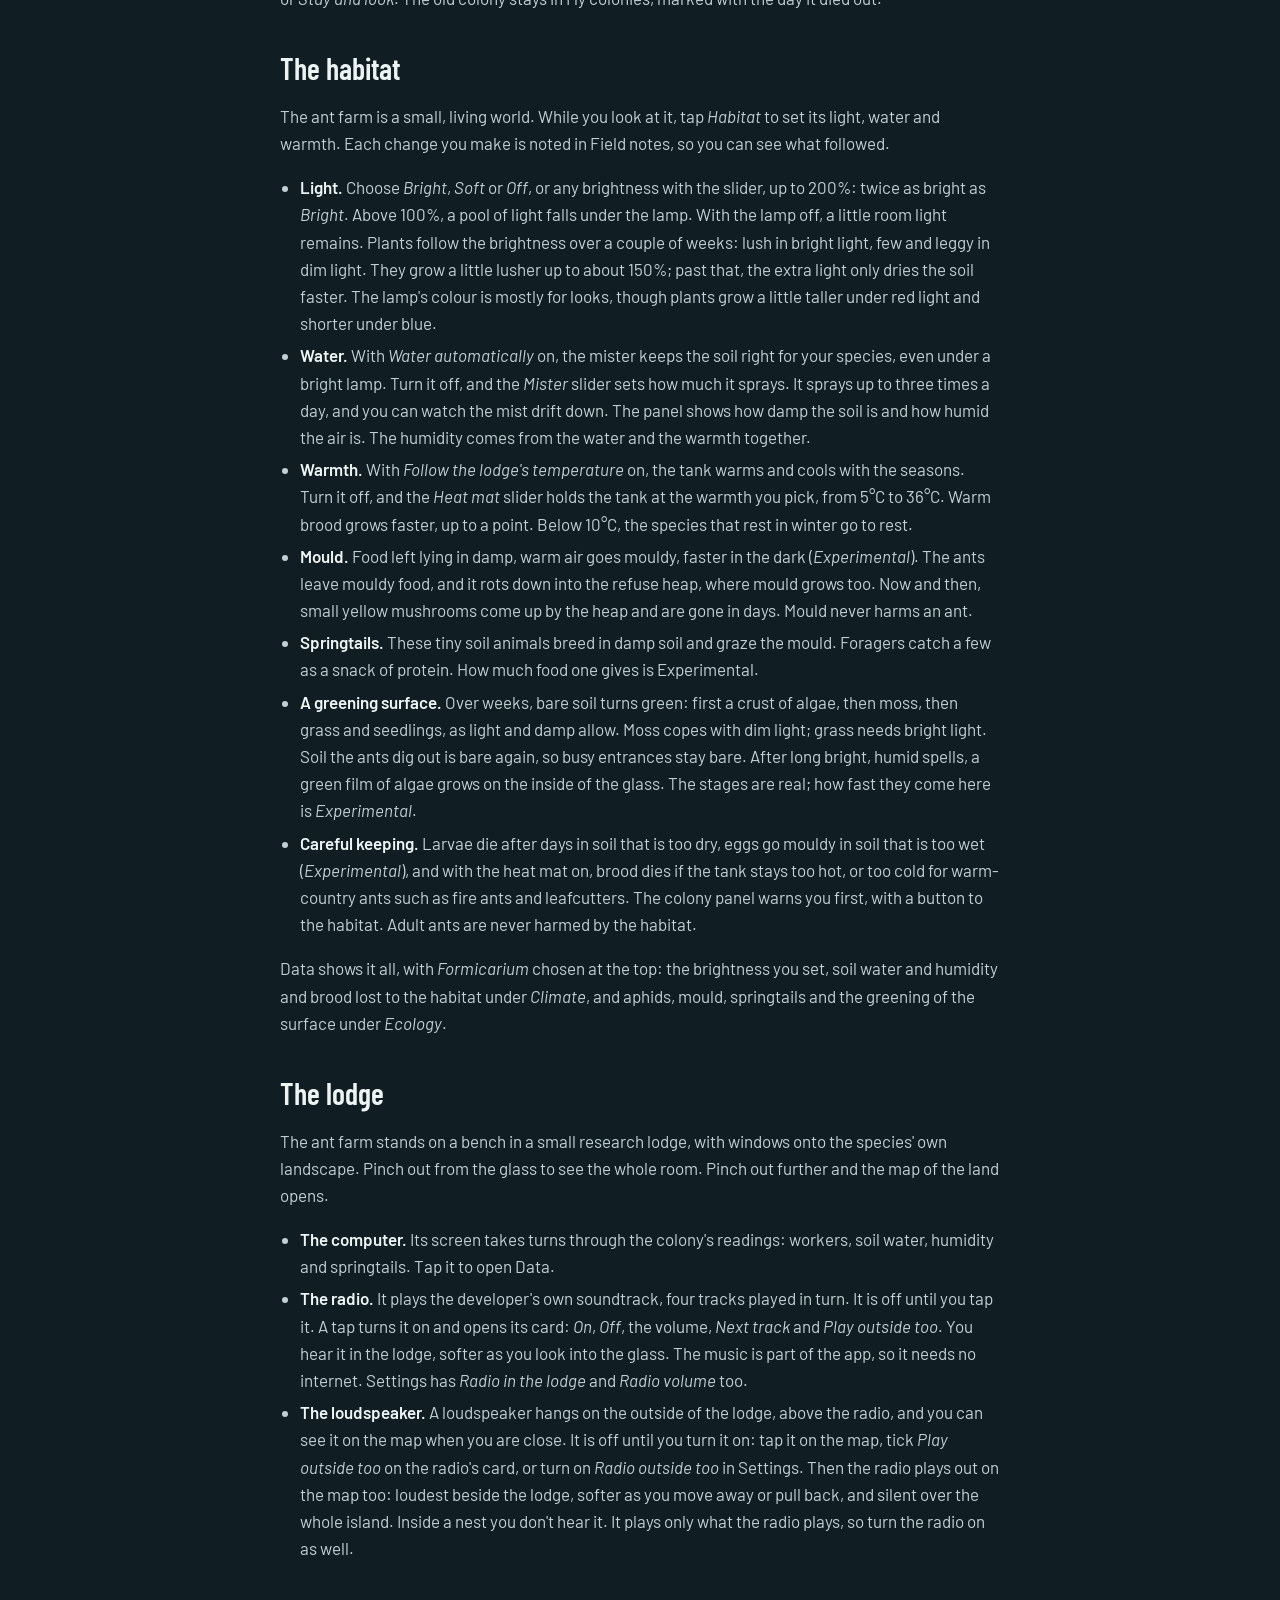
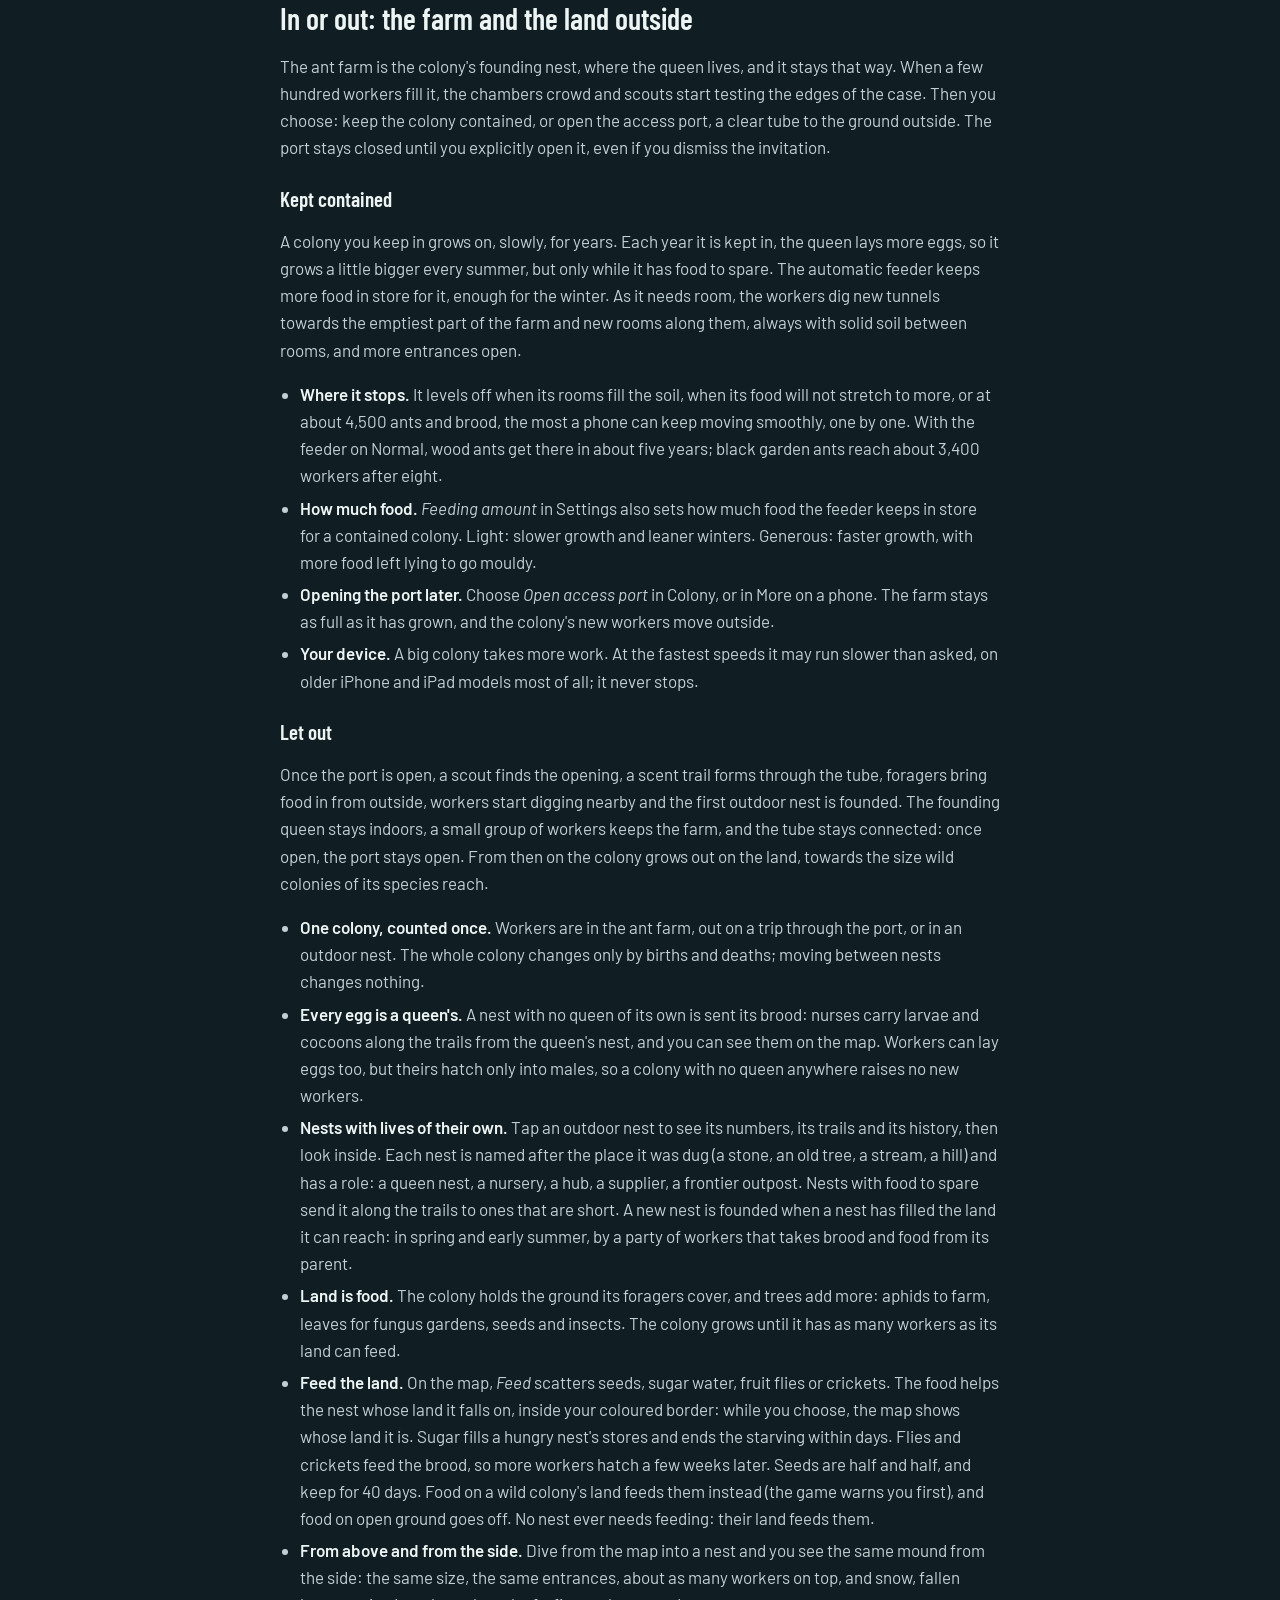
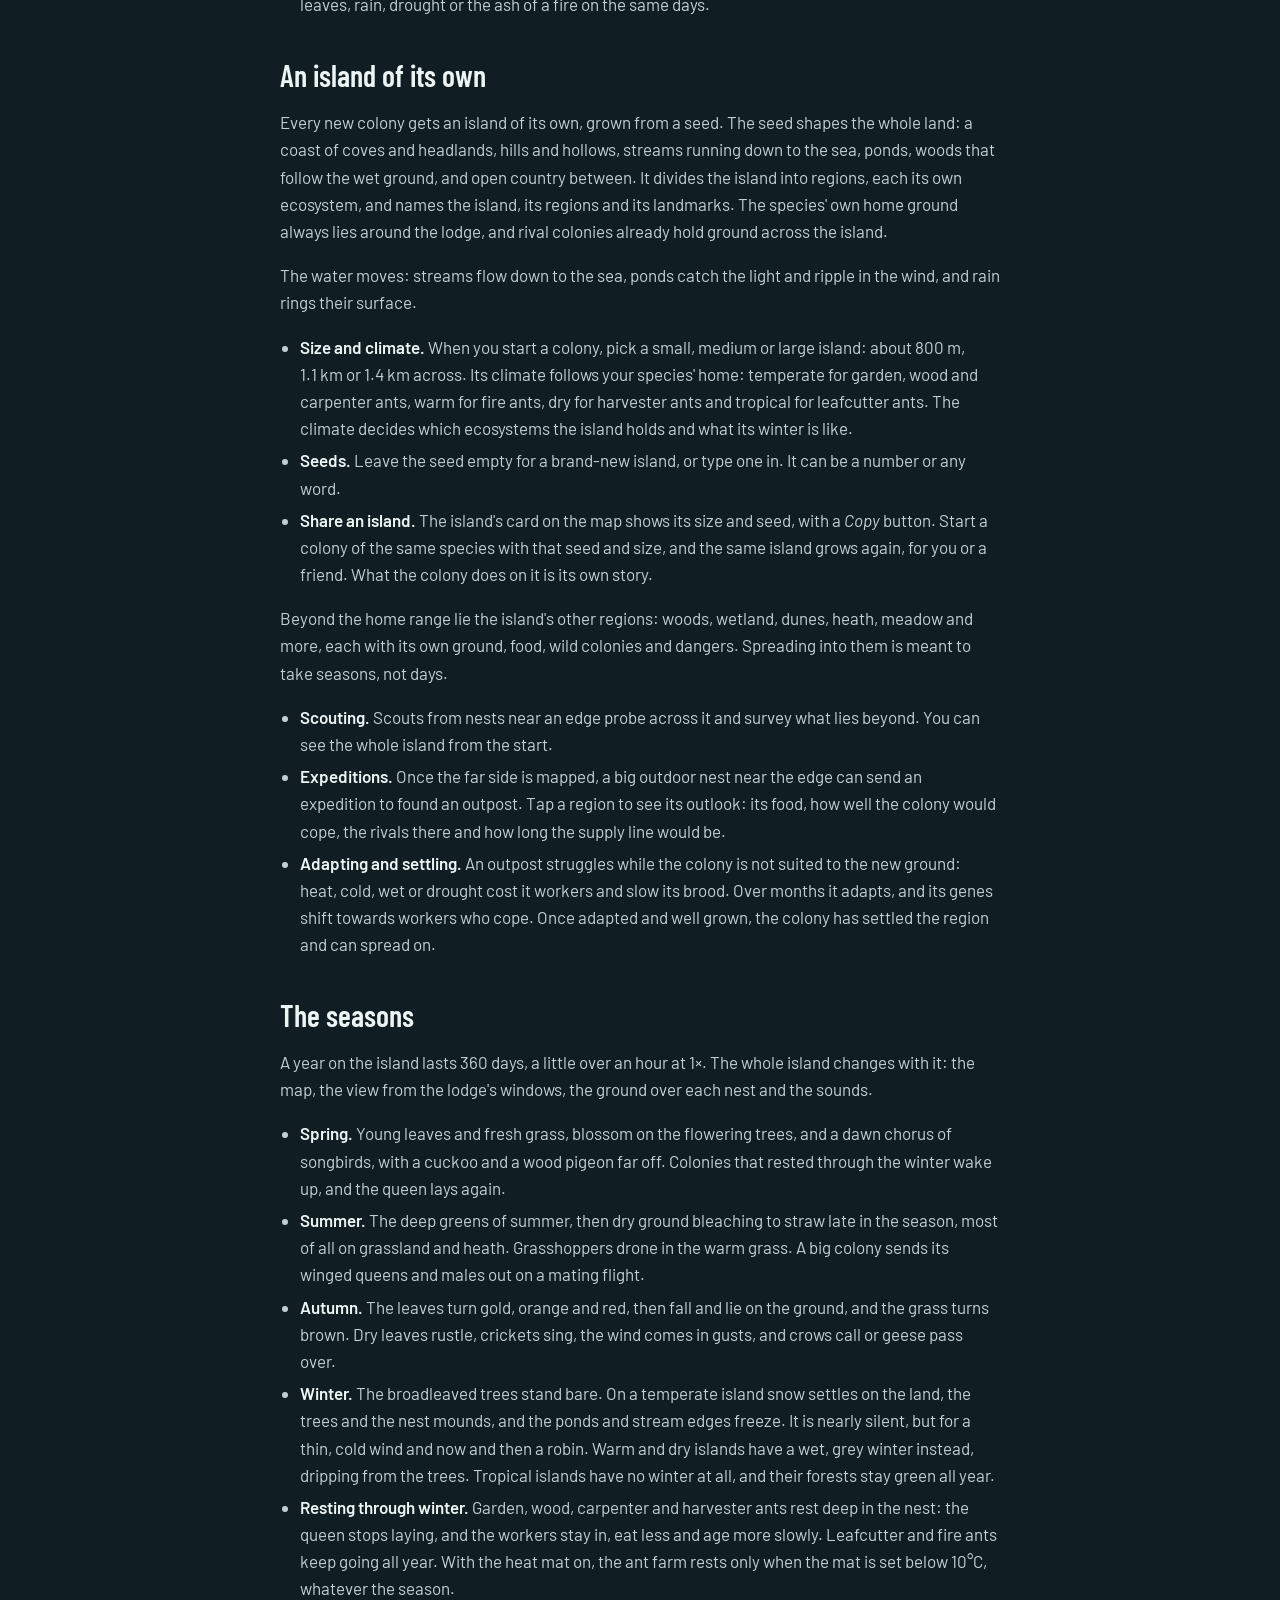
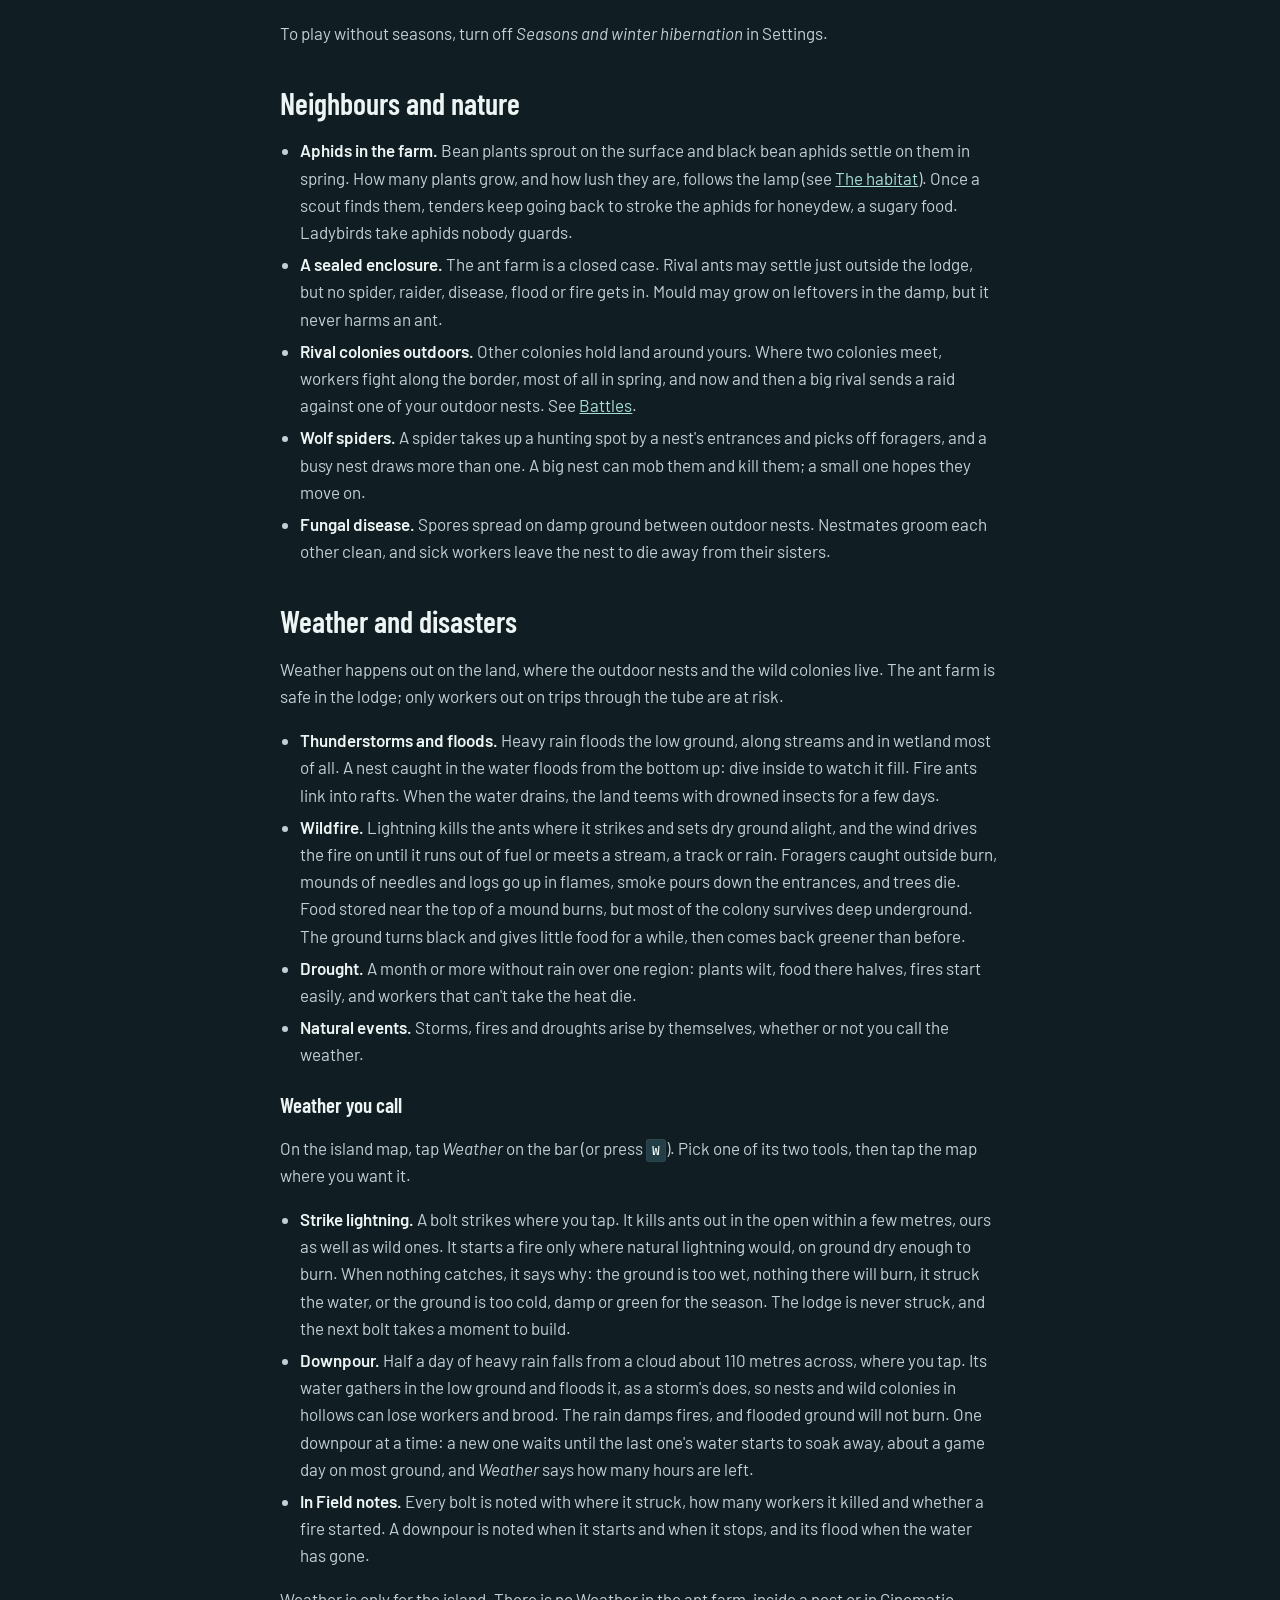
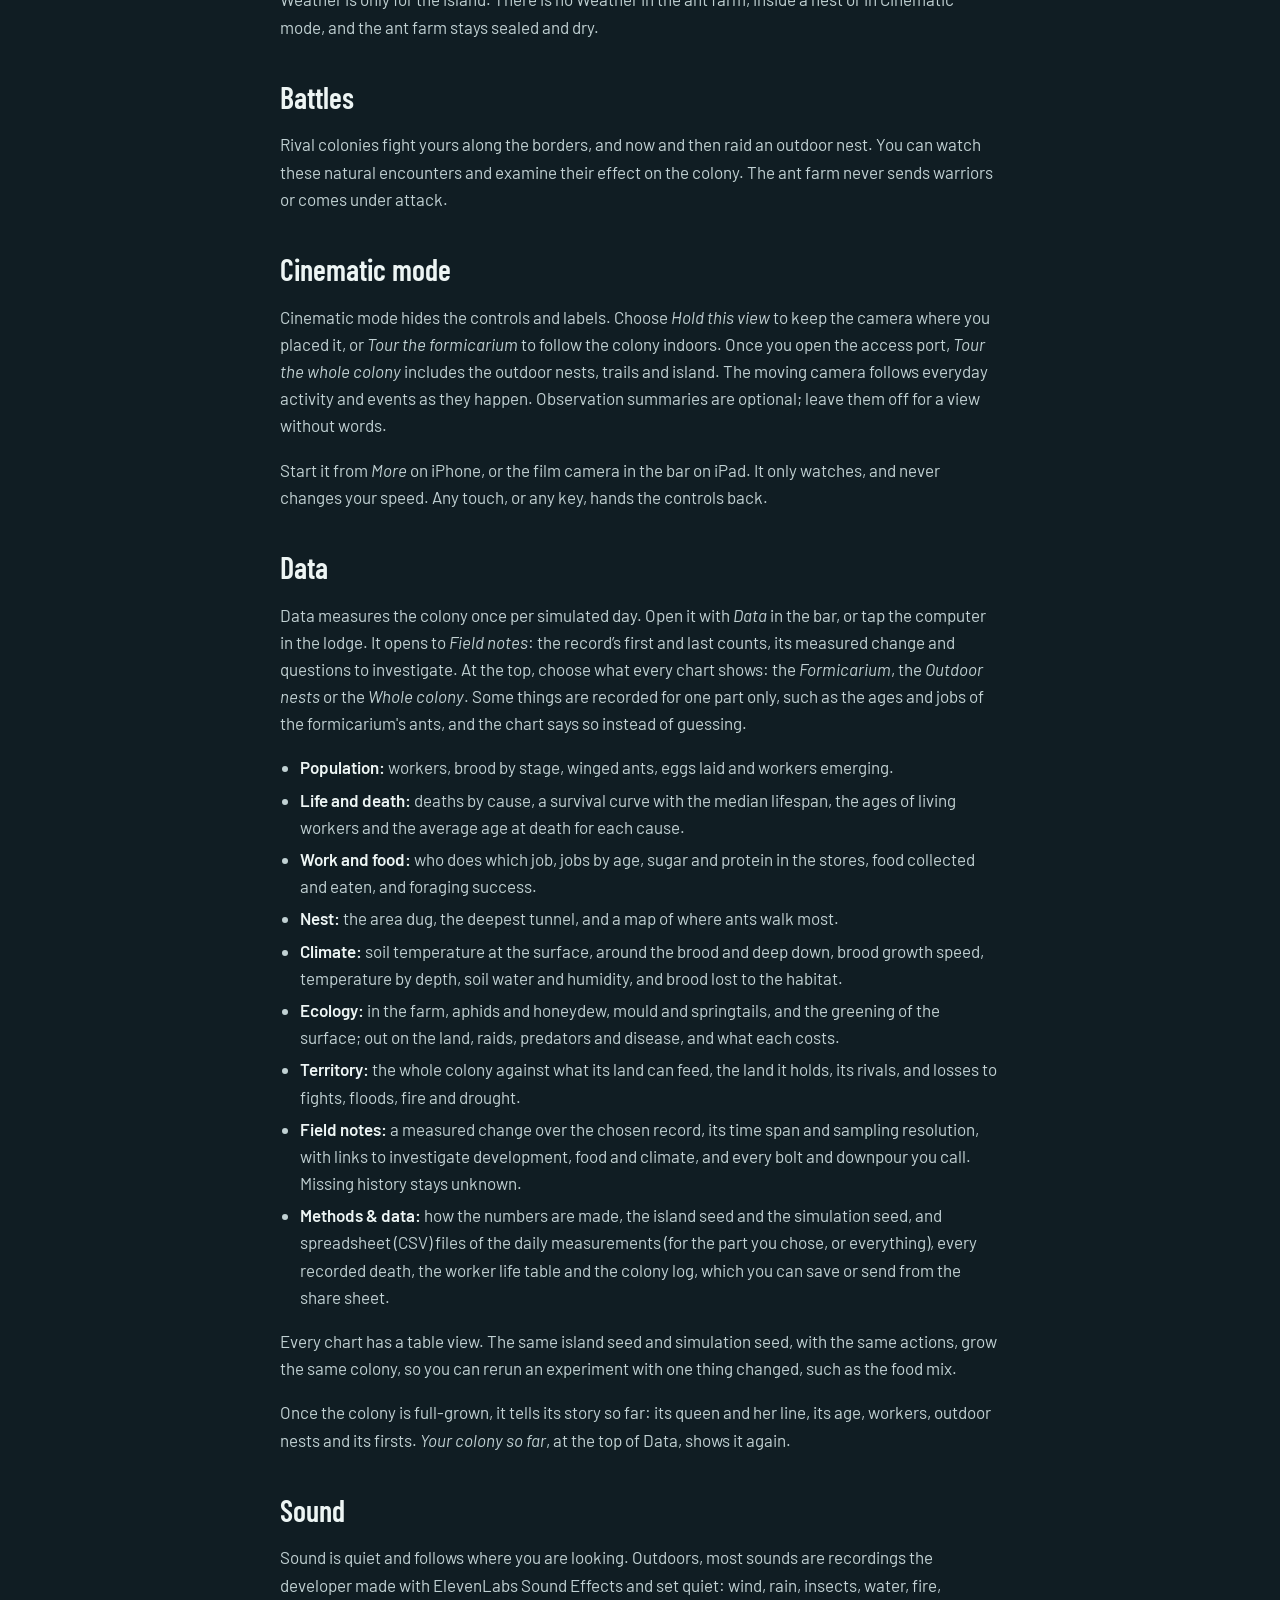
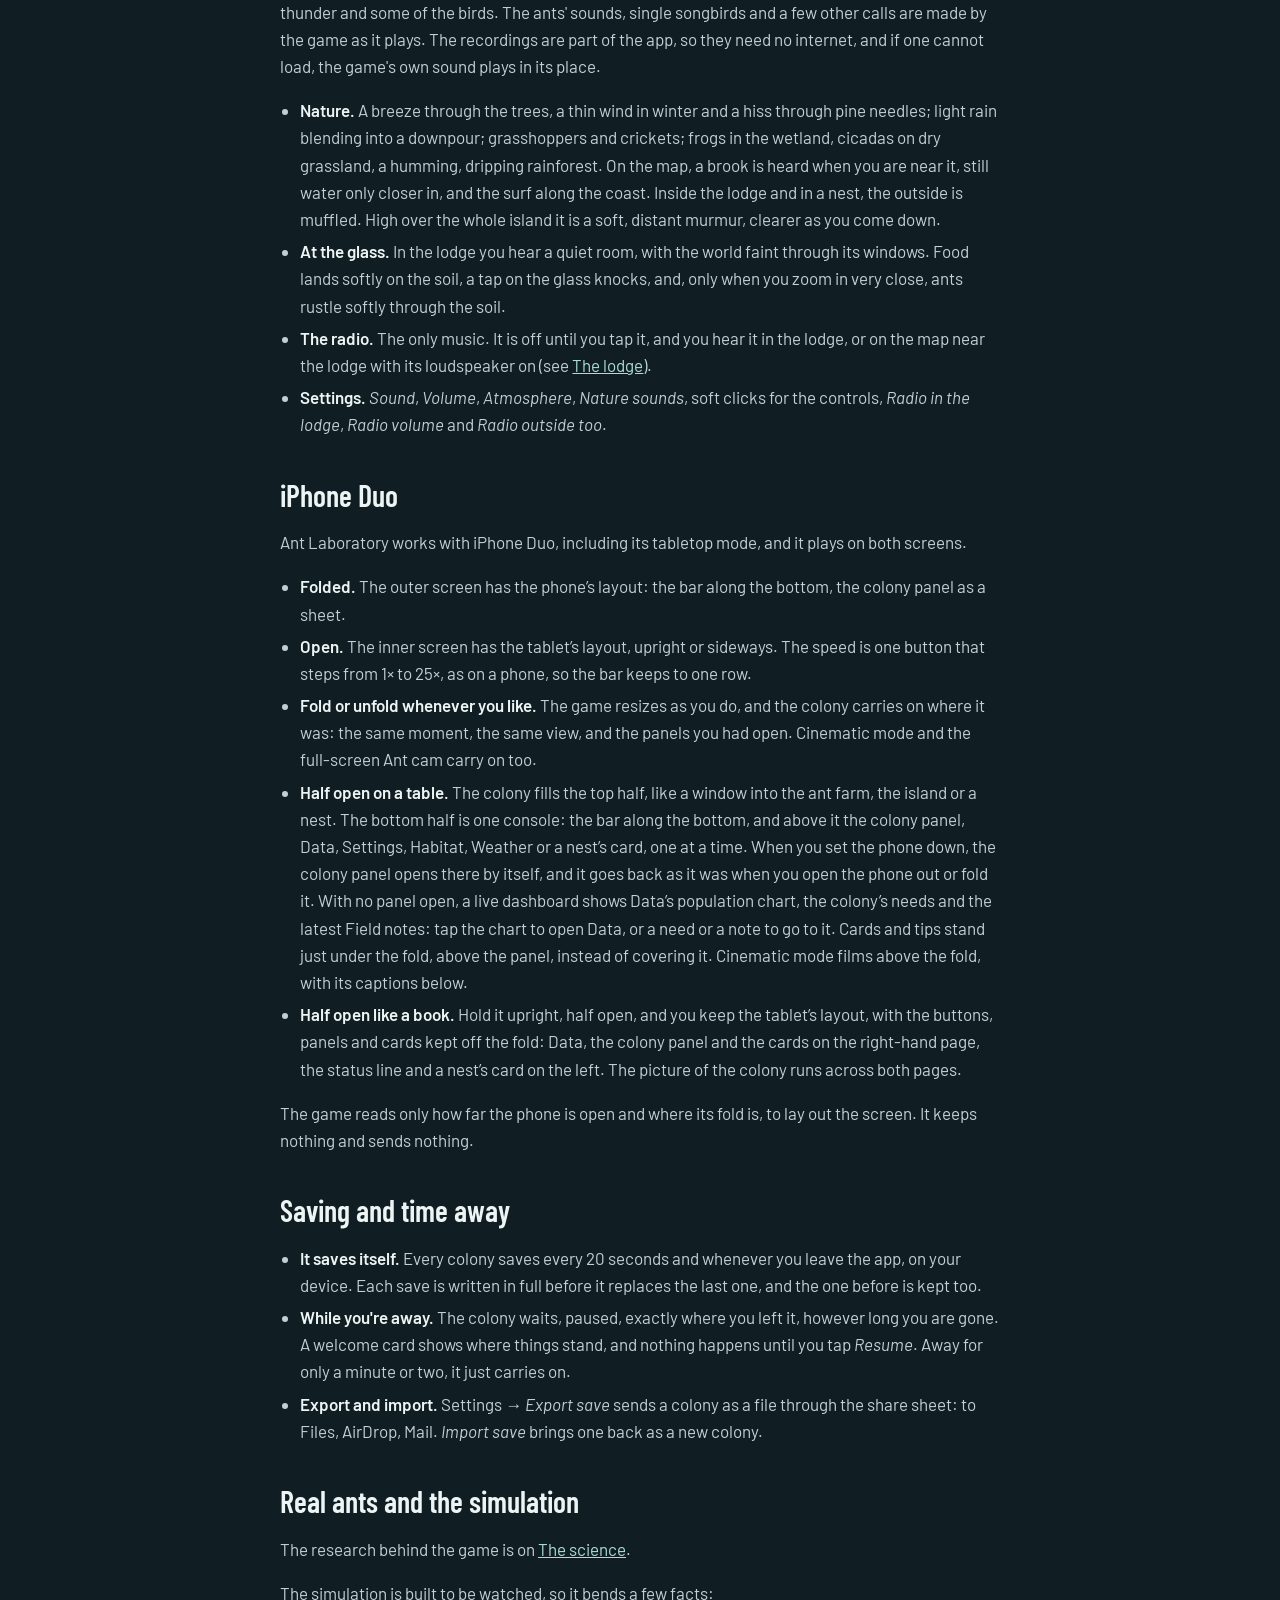
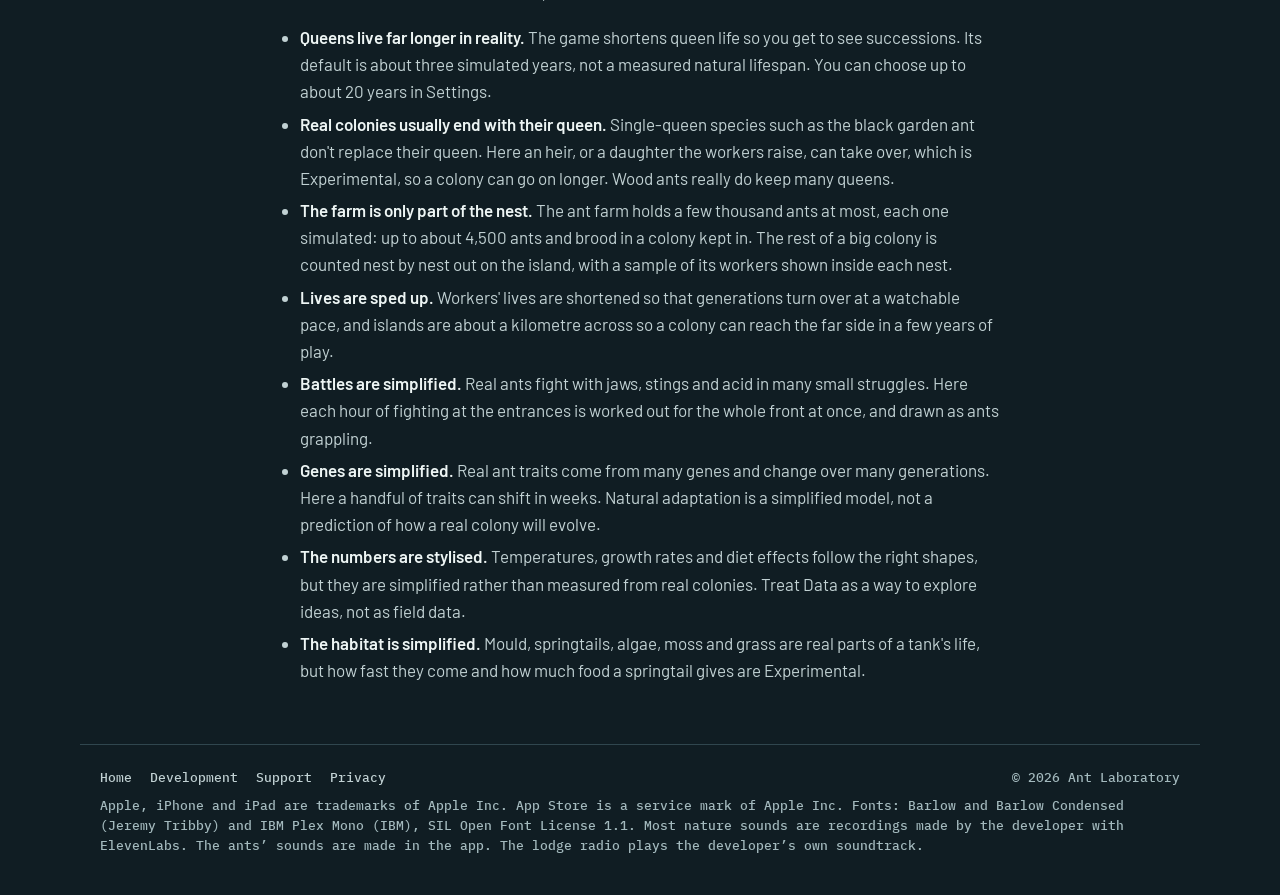
==== commit fbca14c0: "Ant Laboratory website" ====
--- a/about.html
+++ b/about.html
@@ -3,16 +3,27 @@
 <head>
 <meta charset="utf-8">
 <meta name="viewport" content="width=device-width, initial-scale=1">
-<title>How Ant Laboratory works — the colony, the island and the Lab</title>
-<meta name="description" content="How to play Ant Laboratory on iPhone and iPad, the Ant cam, what the simulation models about real ants, the island every colony grows from a seed, feeding, the seasons, natural weather and competition, Cinematic mode, and the Lab's Field notes, charts and data.">
+<title>How to play — Ant Laboratory</title>
+<meta name="description" content="Learn how Ant Laboratory works: raise a queen, care for the ant farm, explore its island and study the colony’s life on iPhone and iPad.">
 <meta name="theme-color" content="#101d23">
 <link rel="icon" href="favicon.svg?v=b617176d5f56" type="image/svg+xml">
 <link rel="icon" href="favicon-32.png?v=eda200b2afa7" type="image/png" sizes="32x32">
 <link rel="apple-touch-icon" href="apple-touch-icon.png?v=dad16533b57a">
+<link rel="canonical" href="https://www.antlaboratory.com/about.html">
 <meta property="og:type" content="article">
 <meta property="og:site_name" content="Ant Laboratory">
-<meta property="og:title" content="How Ant Laboratory works">
-<meta property="og:image" content="og-image.jpg?v=a4e602e04f06">
+<meta property="og:title" content="How to play — Ant Laboratory">
+<meta property="og:description" content="Learn how Ant Laboratory works: raise a queen, care for the ant farm, explore its island and study the colony’s life on iPhone and iPad.">
+<meta property="og:url" content="https://www.antlaboratory.com/about.html">
+<meta property="og:image" content="https://www.antlaboratory.com/og-image.jpg?v=e4e2d5a7b77c">
+<meta property="og:image:width" content="1200">
+<meta property="og:image:height" content="630">
+<meta property="og:image:alt" content="Ant Laboratory: a living ant farm and its island.">
+<meta name="twitter:card" content="summary_large_image">
+<meta name="twitter:title" content="How to play — Ant Laboratory">
+<meta name="twitter:description" content="Learn how Ant Laboratory works: raise a queen, care for the ant farm, explore its island and study the colony’s life on iPhone and iPad.">
+<meta name="twitter:image" content="https://www.antlaboratory.com/og-image.jpg?v=e4e2d5a7b77c">
+<meta name="twitter:image:alt" content="Ant Laboratory: a living ant farm and its island.">
 <link rel="stylesheet" href="fonts/fonts.css">
 <link rel="stylesheet" href="page.css">
 <script src="site-config.js"></script>
@@ -21,34 +32,38 @@
 <body>
 <header class="nav wrap-w">
   <a class="brand" href="./"><img src="icon-64.png?v=22aa451486ef" alt="" width="32" height="32">Ant Laboratory</a>
-  <nav aria-label="Site"><a href="about.html" aria-current="page">How it works</a><a href="support.html">Support</a><a data-forum hidden>Community</a></nav>
+  <nav aria-label="Site"><a href="./#screenshots">Screenshots</a><a href="about.html" aria-current="page">How it works</a><a href="science.html">The science</a><a href="development.html">Development</a><a href="support.html">Support</a><a data-forum hidden>Community</a></nav>
 </header>
 
 <main class="wrap doc">
   <h1>How Ant Laboratory works</h1>
-  <p class="lede">Ant Laboratory is a slow, living simulation of an ant colony. You choose from six species and release one newly mated queen into a glass ant farm. The colony handles its own digging, brood care, foraging and succession. Keep it indoors as long as you like. When you open its access port, workers can spread across an island of their own while the founding queen stays in the farm.</p>
+  <p class="lede">Ant Laboratory is a slow, living simulation of an ant colony. You choose from six species, pick a soil and release one newly mated queen into a glass ant farm. The colony handles its own digging, brood care, foraging and succession. Keep it in its farm, where it grows on to fill it, or open its access port and let its workers spread across an island of their own while the founding queen stays in the farm.</p>
   <ul class="toc">
     <li><a href="#start">Getting started</a></li>
     <li><a href="#controls">Controls</a></li>
     <li><a href="#antcam">Ant cam</a></li>
-    <li><a href="#species">Species</a></li>
+    <li><a href="#species">Species and soils</a></li>
     <li><a href="#life">Life of a colony</a></li>
-    <li><a href="#outside">The land outside</a></li>
+    <li><a href="#habitat">The habitat</a></li>
+    <li><a href="#lodge">The lodge</a></li>
+    <li><a href="#outside">In or out</a></li>
     <li><a href="#island">The island</a></li>
     <li><a href="#seasons">Seasons</a></li>
     <li><a href="#nature">Neighbours and nature</a></li>
-    <li><a href="#weather">Weather and disasters</a></li>
+    <li><a href="#weather">Weather</a></li>
     <li><a href="#war">Battles</a></li>
     <li><a href="#cinematic">Cinematic mode</a></li>
-    <li><a href="#lab">The Lab</a></li>
+    <li><a href="#lab">Data</a></li>
+    <li><a href="#sound">Sound</a></li>
+    <li><a href="#duo">iPhone Duo</a></li>
     <li><a href="#saving">Saving and time away</a></li>
     <li><a href="#real">Real ants</a></li>
   </ul>
 
   <h2 id="start">Getting started</h2>
   <ul>
-    <li><b>Pick a species and release the queen.</b> Choose a species, then tap the soil in the ant farm, or use <i>Random spot</i> in the bar at the bottom. Watch the first workers emerge. Founding is simplified, and the wood-ant solo start is labelled Experimental. Under the species you can also type an island seed and pick the island's size, or leave the seed empty for a brand-new island (see <a href="#island">An island of its own</a>).</li>
-    <li><b>Observation 1.0.</b> The feeder supports the colony, the whole island is visible and the ants allocate work and expand by themselves. You can inspect, feed, adjust time and investigate the records.</li>
+    <li><b>Pick a species, a soil and release the queen.</b> Choose a species, then the soil for its farm (see <a href="#species">Species and soils</a>). Tap the soil in the ant farm, or tap <i>Random spot</i>, to release the queen, and watch the first workers emerge. Founding is simplified, and the wood-ant solo start is labelled Experimental. Under the species you can also type an island seed and pick the island's size, or leave the seed empty for a brand-new island (see <a href="#island">An island of its own</a>).</li>
+    <li><b>Made for watching.</b> The feeder supports the colony, the whole island is visible and the ants share out the work and spread by themselves. You can inspect, feed, set the habitat, call the weather on the island, change the speed and investigate the records.</li>
     <li><b>Keep several colonies.</b> <i>My colonies</i> (under <i>More</i> on iPhone, a button of its own on iPad) lists every colony you have started. Each one saves itself, so you can switch between them and pick up where you left off. You can rename, copy, export or delete them there. A deleted colony leaves a recovery copy, under <i>Other recovery copies</i>, so you can bring it back.</li>
     <li><b>Tips as you go.</b> The first time something happens (the first workers, the first outdoor nest, a new queen) a short tip explains it. Tips wait their turn and never pop up under your finger. You can turn them off in Settings.</li>
   </ul>
@@ -57,15 +72,18 @@
   <ul>
     <li><b>Look around.</b> Pinch to zoom and drag to move. Double tap to zoom in; in the ant farm, a double tap when you are already close zooms back out.</li>
     <li><b>Pick an ant.</b> Tap an ant to see who she is, what she is doing and what she carries. Touch and hold to follow her through the nest.</li>
-    <li><b>The bar along the bottom</b> (down the side when you hold an iPhone sideways): pause, speed, the island or the ant farm, feed, the Lab, the colony panel and <i>More</i>, which holds Cinematic mode, My colonies, Settings, and About and privacy. On iPad, Cinematic mode (the film camera), My colonies (the stacked boxes) and Settings (the gear) have buttons of their own in the bar, and About and privacy is at the bottom of Settings.</li>
-    <li><b>Lamp.</b> In the formicarium, tap Lamp in the toolbar to cycle Bright (white), Soft (warm yellow) and Off (dark grey). On narrower phones Lamp is in More. The lamp control disappears while you view the island or an outdoor nest.</li>
+    <li><b>The bar along the bottom</b> (down the side when you hold an iPhone sideways) reads <i>Play</i> (or <i>Pause</i>), the speed, <i>Island</i>, <i>Feed</i>, <i>Habitat</i>, <i>Data</i>, <i>Colony</i> and <i>More</i>. <i>Island</i> takes you out to the map, where the same button reads <i>Formicarium</i> and brings you back. On the map, <i>Weather</i> takes the place of <i>Habitat</i>. An older colony without an island has <i>Forest</i> there instead.</li>
+    <li><b>More</b> holds Home, Cinematic mode, My colonies, Settings, About and privacy, and a sound switch. On the smallest phones, <i>Data</i> and then <i>Habitat</i> move into <i>More</i> too (on the map, <i>Data</i> and then <i>Weather</i>).</li>
+    <li><b>On iPad</b>, the speeds sit in a row. Home (the house), My colonies (the stacked boxes), Cinematic mode (the film camera), the colony panel and Settings (the gear) have buttons of their own. About and privacy is at the bottom of Settings.</li>
+    <li><b>Habitat.</b> While you look at the ant farm, tap <i>Habitat</i> to open its light, water and warmth. Tap it again to close them. It is hidden on the island and inside outdoor nests, because it sets only the ant farm. See <a href="#habitat">The habitat</a>.</li>
+    <li><b>Weather.</b> On the map, tap <i>Weather</i> to strike lightning or call a downpour where you tap. See <a href="#weather">Weather</a>.</li>
     <li><b>Speed.</b> At 1× a colony day lasts 12 seconds. On iPhone, tap the speed button to step through 2×, 5×, 10× and 25×; on iPad, tap a speed in the row.</li>
     <li><b>Ant cam.</b> The colony panel has a small camera that follows one ant; tap it to watch her full screen. See <a href="#antcam">The Ant cam</a>.</li>
     <li><b>The colony panel</b> holds the colony's numbers, its needs, the queen and the colony log. The line at the top of the screen shows the day, the workers and the most pressing need; tap it to open the panel.</li>
-    <li><b>Zoom out</b> past the ant farm to see the research shelter it stands in and the land around it. The scale button on the map (<i>Island</i>, <i>Region</i>, <i>Habitat</i>, <i>Nest</i>, <i>Chamber</i>, <i>Ant</i>) jumps to any level, and the row at the top takes you home to the founding nest or from nest to nest.</li>
-    <li><b>Dive into a nest.</b> On the map, double tap a nest or pinch open on it, and the view dives underground into a cut through its tunnels and chambers. Pinch back out to rise to the map again.</li>
-    <li><b>Feed.</b> An automatic feeder drops food on the surface. You can also drop seeds, sugar, a fly or a cricket by hand with <i>Feed</i>, then tap the food to follow its journey: found, trail, carried, delivered. On the map, <i>Feed</i> scatters food for the outdoor nests (see <a href="#outside">the land outside</a>).</li>
-    <li><b>With a keyboard on iPad:</b> <kbd>Space</kbd> pauses, <kbd>1</kbd>–<kbd>5</kbd> set the speed, <kbd>M</kbd> the map, <kbd>F</kbd> feed, <kbd>L</kbd> the Lab, <kbd>H</kbd> the colony panel, <kbd>C</kbd> the next ant, <kbd>0</kbd> resets the zoom and <kbd>Esc</kbd> closes what is open.</li>
+    <li><b>Zoom out</b> from the ant farm to see the whole lodge it stands in, then further out to the map of the land around it. The scale button on the map (<i>Island</i>, <i>Region</i>, <i>Microhabitat</i>, <i>Nest</i>, <i>Chamber</i>, <i>Ant</i>) jumps to any level, and the row at the top takes you home to the founding nest or from nest to nest.</li>
+    <li><b>Dive into a nest.</b> On the map, double tap a nest or pinch open on it, and the view dives underground into a cut through its tunnels and chambers. Drag to look around it, and pinch back out to rise to the map again.</li>
+    <li><b>Feed.</b> An automatic feeder drops food on the surface. You can also drop seeds, sugar, a fly or a cricket by hand with <i>Feed</i>, then tap the food to follow its journey: found, trail, carried, delivered. Tap <i>Feed</i> again when you are done. On the map, <i>Feed</i> scatters food for the outdoor nests (see <a href="#outside">In or out</a>).</li>
+    <li><b>With a keyboard on iPad:</b> <kbd>Space</kbd> pauses, <kbd>1</kbd>–<kbd>5</kbd> set the speed, <kbd>M</kbd> the map, <kbd>F</kbd> feed, <kbd>W</kbd> the weather on the map, <kbd>D</kbd> Data, <kbd>H</kbd> the colony panel, <kbd>C</kbd> the next ant, <kbd>0</kbd> resets the zoom and <kbd>Esc</kbd> closes what is open.</li>
   </ul>
 
   <h2 id="antcam">The Ant cam</h2>
@@ -77,8 +95,7 @@
   </ul>
   <p>You can turn the Ant cam off in Settings.</p>
 
-  <h2 id="species">Six species</h2>
-  <p>All six species below are available for new colonies. Existing saved colonies remain playable.</p>
+  <h2 id="species">Six species, six soils</h2>
   <p>Each species looks, eats and behaves differently, and each lives in its own climate and landscape.</p>
   <ul>
     <li><b>Black garden ant</b> (<i>Lasius niger</i>). Farms aphids for honeydew and piles up a small soil mound. Colonies of 4,000–7,000 workers, at a garden's edge.</li>
@@ -88,6 +105,7 @@
     <li><b>Harvester ant</b> (<i>Pogonomyrmex barbatus</i>). Gathers seeds, keeps a bare gravel disc around the nest, and has a painful sting. On dry grassland.</li>
     <li><b>Fire ant</b> (<i>Solenopsis invicta</i>). Small, fierce and fast-growing. In a flood the workers link into rafts instead of drowning. In sunny pasture.</li>
   </ul>
+  <p>After the species, you choose the soil for the ant farm, as you would for a real tank: garden loam, sand, clay, woodland humus, stony soil or wetland soil. Your species’ own soil is picked first, with a short line on what suits it. The soil changes only the look, its colours and texture; the ants live and dig the same in every soil. You choose it once, when you set the colony up.</p>
 
   <h2 id="life">The life of a colony</h2>
   <h3>Founding</h3>
@@ -96,27 +114,60 @@
   <p>Eggs hatch into larvae, which nurses feed until they pupate and later emerge as adult workers. The game simplifies brood appearance across species; not all real ants make cocoons. How fast that happens depends on temperature: brood barely grows below 10°C and grows fastest near 28°C. Nurses carry larvae and cocoons to the warmest chamber of the right kind, near the surface in summer and deeper down in winter.</p>
   <h3>Work</h3>
   <p>Workers split into nurses, diggers, foragers and undertakers. Each ant has her own willingness to do each job. It shifts with age, so young workers stay with the brood and older ones go outside, and it grows with practice, so ants tend to stick with the job they know. The colony's needs set how many ants each job takes, and the most willing ants fill it.</p>
-  <p>Diggers carry soil up and out, building a mound around the entrance. Foragers lay scent trails to food and carry it back to the stores. Undertakers carry the dead to a refuse pile away from the entrance.</p>
+  <p>Diggers carry soil up and out, building a mound around the entrance. When a kind of room gets crowded, they widen the most crowded one before they dig another, and big ants need more room than small ones. Foragers lay scent trails to food and carry it back to the stores. Undertakers lay the dead on a small refuse heap a short walk from the entrance, usually where the soil the ants dug out meets the ground. As that soil spreads, they start a new heap at its edge, and the old one rots down into dark earth.</p>
   <h3>Food</h3>
   <p>The stores hold two kinds of food. Sugar, from seeds and sweet drops, fuels the adults. Protein, from insects, goes to the larvae and the queen, who need it to grow and lay eggs. When the sugar runs out, adults have to eat protein, and a diet heavy in protein shortens their lives. The colony panel names what is short, where, and whether food is already on its way.</p>
   <h3>Seasons and temperature</h3>
   <p>The surface warms and cools through the year, with spells of warmer and cooler weather. Deep soil stays close to the year's average all year (about 15°C where black garden ants live), so the nest is warmer than the surface in winter and cooler in summer. In winter most species rest deep in the nest and the queen stops laying, then everyone wakes up in spring. In summer a large colony raises winged princesses and males and sends them out on a mating flight. How the island looks and sounds through the year is under <a href="#seasons">The seasons</a>.</p>
   <h3>Succession</h3>
-  <p>When the old queen nears the end of her life, one princess stays behind as heir and takes the throne when she dies. If the royal line dies out completely, a new queen arrives some days later and founds a new dynasty in the old nest.</p>
-
-  <h2 id="outside">From the ant farm to the land outside</h2>
-  <p>The ant farm stands in a small research shelter, with windows onto the species' own landscape. It is the colony's founding nest, where the queen lives, and it stays that way. When a few hundred workers fill it, the chambers crowd and scouts start testing the edges of the case. Then you choose: open the access port, a clear tube to the ground outside, or keep it contained. The port stays closed until you explicitly open it, even if you dismiss the invitation. Choose <i>Open access port</i> later in Colony, or in More on a phone. Once open, the founding queen stays indoors and the tube remains connected.</p>
-  <p>Once the port is open, a scout finds the opening, a scent trail forms through the tube, foragers bring food in from outside, workers start digging nearby and the first outdoor nest is founded. From then on the colony grows out on the land, towards the size wild colonies of its species reach.</p>
+  <p>When the queen dies, another of the nest's laying queens takes over if there is one. If not, a princess who stayed behind as heir when the old queen neared the end of her life takes the throne (Experimental). While at least 20 workers are left to tend her, a winged daughter can take over too, or the workers can raise a new queen from an egg or a young larva (Experimental).</p>
+  <h3>The end of a colony</h3>
+  <p>If no queen is left and none can follow, the game tells you. The workers live out their lives, and you can watch to the end or start a new colony. A colony dies out only when every ant is gone: in the farm, on trips and in the outdoor nests. Then the game says so and offers <i>Start a new colony</i>, <i>My colonies</i> or <i>Stay and look</i>. The old colony stays in My colonies, marked with the day it died out.</p>
+
+  <h2 id="habitat">The habitat</h2>
+  <p>The ant farm is a small, living world. While you look at it, tap <i>Habitat</i> to set its light, water and warmth. Each change you make is noted in Field notes, so you can see what followed.</p>
+  <ul>
+    <li><b>Light.</b> Choose <i>Bright</i>, <i>Soft</i> or <i>Off</i>, or any brightness with the slider, up to 200%: twice as bright as <i>Bright</i>. Above 100%, a pool of light falls under the lamp. With the lamp off, a little room light remains. Plants follow the brightness over a couple of weeks: lush in bright light, few and leggy in dim light. They grow a little lusher up to about 150%; past that, the extra light only dries the soil faster. The lamp's colour is mostly for looks, though plants grow a little taller under red light and shorter under blue.</li>
+    <li><b>Water.</b> With <i>Water automatically</i> on, the mister keeps the soil right for your species, even under a bright lamp. Turn it off, and the <i>Mister</i> slider sets how much it sprays. It sprays up to three times a day, and you can watch the mist drift down. The panel shows how damp the soil is and how humid the air is. The humidity comes from the water and the warmth together.</li>
+    <li><b>Warmth.</b> With <i>Follow the lodge's temperature</i> on, the tank warms and cools with the seasons. Turn it off, and the <i>Heat mat</i> slider holds the tank at the warmth you pick, from 5°C to 36°C. Warm brood grows faster, up to a point. Below 10°C, the species that rest in winter go to rest.</li>
+    <li><b>Mould.</b> Food left lying in damp, warm air goes mouldy, faster in the dark (<i>Experimental</i>). The ants leave mouldy food, and it rots down into the refuse heap, where mould grows too. Now and then, small yellow mushrooms come up by the heap and are gone in days. Mould never harms an ant.</li>
+    <li><b>Springtails.</b> These tiny soil animals breed in damp soil and graze the mould. Foragers catch a few as a snack of protein. How much food one gives is Experimental.</li>
+    <li><b>A greening surface.</b> Over weeks, bare soil turns green: first a crust of algae, then moss, then grass and seedlings, as light and damp allow. Moss copes with dim light; grass needs bright light. Soil the ants dig out is bare again, so busy entrances stay bare. After long bright, humid spells, a green film of algae grows on the inside of the glass. The stages are real; how fast they come here is <i>Experimental</i>.</li>
+    <li><b>Careful keeping.</b> Larvae die after days in soil that is too dry, eggs go mouldy in soil that is too wet (<i>Experimental</i>), and with the heat mat on, brood dies if the tank stays too hot, or too cold for warm-country ants such as fire ants and leafcutters. The colony panel warns you first, with a button to the habitat. Adult ants are never harmed by the habitat.</li>
+  </ul>
+  <p>Data shows it all, with <i>Formicarium</i> chosen at the top: the brightness you set, soil water and humidity and brood lost to the habitat under <i>Climate</i>, and aphids, mould, springtails and the greening of the surface under <i>Ecology</i>.</p>
+
+  <h2 id="lodge">The lodge</h2>
+  <p>The ant farm stands on a bench in a small research lodge, with windows onto the species' own landscape. Pinch out from the glass to see the whole room. Pinch out further and the map of the land opens.</p>
+  <ul>
+    <li><b>The computer.</b> Its screen takes turns through the colony's readings: workers, soil water, humidity and springtails. Tap it to open Data.</li>
+    <li><b>The radio.</b> It plays the developer's own soundtrack, four tracks played in turn. It is off until you tap it. A tap turns it on and opens its card: <i>On</i>, <i>Off</i>, the volume, <i>Next track</i> and <i>Play outside too</i>. You hear it in the lodge, softer as you look into the glass. The music is part of the app, so it needs no internet. Settings has <i>Radio in the lodge</i> and <i>Radio volume</i> too.</li>
+    <li><b>The loudspeaker.</b> A loudspeaker hangs on the outside of the lodge, above the radio, and you can see it on the map when you are close. It is off until you turn it on: tap it on the map, tick <i>Play outside too</i> on the radio's card, or turn on <i>Radio outside too</i> in Settings. Then the radio plays out on the map too: loudest beside the lodge, softer as you move away or pull back, and silent over the whole island. Inside a nest you don't hear it. It plays only what the radio plays, so turn the radio on as well.</li>
+  </ul>
+
+  <h2 id="outside">In or out: the farm and the land outside</h2>
+  <p>The ant farm is the colony's founding nest, where the queen lives, and it stays that way. When a few hundred workers fill it, the chambers crowd and scouts start testing the edges of the case. Then you choose: keep the colony contained, or open the access port, a clear tube to the ground outside. The port stays closed until you explicitly open it, even if you dismiss the invitation.</p>
+  <h3>Kept contained</h3>
+  <p>A colony you keep in grows on, slowly, for years. Each year it is kept in, the queen lays more eggs, so it grows a little bigger every summer, but only while it has food to spare. The automatic feeder keeps more food in store for it, enough for the winter. As it needs room, the workers dig new tunnels towards the emptiest part of the farm and new rooms along them, always with solid soil between rooms, and more entrances open.</p>
+  <ul>
+    <li><b>Where it stops.</b> It levels off when its rooms fill the soil, when its food will not stretch to more, or at about 4,500 ants and brood, the most a phone can keep moving smoothly, one by one. With the feeder on Normal, wood ants get there in about five years; black garden ants reach about 3,400 workers after eight.</li>
+    <li><b>How much food.</b> <i>Feeding amount</i> in Settings also sets how much food the feeder keeps in store for a contained colony. Light: slower growth and leaner winters. Generous: faster growth, with more food left lying to go mouldy.</li>
+    <li><b>Opening the port later.</b> Choose <i>Open access port</i> in Colony, or in More on a phone. The farm stays as full as it has grown, and the colony's new workers move outside.</li>
+    <li><b>Your device.</b> A big colony takes more work. At the fastest speeds it may run slower than asked, on older iPhone and iPad models most of all; it never stops.</li>
+  </ul>
+  <h3>Let out</h3>
+  <p>Once the port is open, a scout finds the opening, a scent trail forms through the tube, foragers bring food in from outside, workers start digging nearby and the first outdoor nest is founded. The founding queen stays indoors, a small group of workers keeps the farm, and the tube stays connected: once open, the port stays open. From then on the colony grows out on the land, towards the size wild colonies of its species reach.</p>
   <ul>
     <li><b>One colony, counted once.</b> Workers are in the ant farm, out on a trip through the port, or in an outdoor nest. The whole colony changes only by births and deaths; moving between nests changes nothing.</li>
     <li><b>Every egg is a queen's.</b> A nest with no queen of its own is sent its brood: nurses carry larvae and cocoons along the trails from the queen's nest, and you can see them on the map. Workers can lay eggs too, but theirs hatch only into males, so a colony with no queen anywhere raises no new workers.</li>
-    <li><b>Nests with lives of their own.</b> Tap an outdoor nest to see its numbers, its trails and its history, then look inside. Each nest is named after the place it was dug (a stone, an old tree, a stream, a hill) and has a role: a queen nest, a nursery, a hub, a supplier, a frontier outpost. Nests with food to spare send it along the trails to ones that are short.</li>
+    <li><b>Nests with lives of their own.</b> Tap an outdoor nest to see its numbers, its trails and its history, then look inside. Each nest is named after the place it was dug (a stone, an old tree, a stream, a hill) and has a role: a queen nest, a nursery, a hub, a supplier, a frontier outpost. Nests with food to spare send it along the trails to ones that are short. A new nest is founded when a nest has filled the land it can reach: in spring and early summer, by a party of workers that takes brood and food from its parent.</li>
     <li><b>Land is food.</b> The colony holds the ground its foragers cover, and trees add more: aphids to farm, leaves for fungus gardens, seeds and insects. The colony grows until it has as many workers as its land can feed.</li>
     <li><b>Feed the land.</b> On the map, <i>Feed</i> scatters seeds, sugar water, fruit flies or crickets. The food helps the nest whose land it falls on, inside your coloured border: while you choose, the map shows whose land it is. Sugar fills a hungry nest's stores and ends the starving within days. Flies and crickets feed the brood, so more workers hatch a few weeks later. Seeds are half and half, and keep for 40 days. Food on a wild colony's land feeds them instead (the game warns you first), and food on open ground goes off. No nest ever needs feeding: their land feeds them.</li>
+    <li><b>From above and from the side.</b> Dive from the map into a nest and you see the same mound from the side: the same size, the same entrances, about as many workers on top, and snow, fallen leaves, rain, drought or the ash of a fire on the same days.</li>
   </ul>
 
   <h2 id="island">An island of its own</h2>
-  <p>Every new colony gets an island of its own, grown from a seed. The seed shapes the whole land: a coast of coves and headlands, hills and hollows, streams running down to the sea, ponds, woods that follow the wet ground, and open country between. It divides the island into regions, each its own ecosystem, and names the island, its regions and its landmarks. The species' own home ground always lies around the research shelter, and rival colonies already hold ground across the island.</p>
+  <p>Every new colony gets an island of its own, grown from a seed. The seed shapes the whole land: a coast of coves and headlands, hills and hollows, streams running down to the sea, ponds, woods that follow the wet ground, and open country between. It divides the island into regions, each its own ecosystem, and names the island, its regions and its landmarks. The species' own home ground always lies around the lodge, and rival colonies already hold ground across the island.</p>
   <p>The water moves: streams flow down to the sea, ponds catch the light and ripple in the wind, and rain rings their surface.</p>
   <ul>
     <li><b>Size and climate.</b> When you start a colony, pick a small, medium or large island: about 800&nbsp;m, 1.1&nbsp;km or 1.4&nbsp;km across. Its climate follows your species' home: temperate for garden, wood and carpenter ants, warm for fire ants, dry for harvester ants and tropical for leafcutter ants. The climate decides which ecosystems the island holds and what its winter is like.</li>
@@ -125,61 +176,90 @@
   </ul>
   <p>Beyond the home range lie the island's other regions: woods, wetland, dunes, heath, meadow and more, each with its own ground, food, wild colonies and dangers. Spreading into them is meant to take seasons, not days.</p>
   <ul>
-    <li><b>Scouting.</b> Scouts from nests near an edge probe across it and survey what lies beyond. In 1.0 you can observe the whole island.</li>
+    <li><b>Scouting.</b> Scouts from nests near an edge probe across it and survey what lies beyond. You can see the whole island from the start.</li>
     <li><b>Expeditions.</b> Once the far side is mapped, a big outdoor nest near the edge can send an expedition to found an outpost. Tap a region to see its outlook: its food, how well the colony would cope, the rivals there and how long the supply line would be.</li>
     <li><b>Adapting and settling.</b> An outpost struggles while the colony is not suited to the new ground: heat, cold, wet or drought cost it workers and slow its brood. Over months it adapts, and its genes shift towards workers who cope. Once adapted and well grown, the colony has settled the region and can spread on.</li>
   </ul>
 
   <h2 id="seasons">The seasons</h2>
-  <p>A year on the island lasts 360 days, a little over an hour at 1×. The whole island changes with it: the map, the view from the shelter's windows, the ground over each nest and the sounds.</p>
-  <ul>
-    <li><b>Spring.</b> Young leaves and fresh grass, blossom on the flowering trees, and a dawn chorus of birds, with a cuckoo and a wood pigeon far off. Colonies that rested through the winter wake up, and the queen lays again.</li>
-    <li><b>Summer.</b> The deep greens of summer, then dry ground bleaching to straw late in the season, most of all on grassland and heath. Crickets sing. A big colony sends its winged queens and males out on a mating flight.</li>
-    <li><b>Autumn.</b> The leaves turn gold, orange and red, then fall and lie on the ground, and the grass turns brown. Dry leaves rustle, the wind comes in gusts, and crows call or geese pass over.</li>
-    <li><b>Winter.</b> The broadleaved trees stand bare. On a temperate island snow settles on the land, the trees and the nest mounds, and the ponds and stream edges freeze. It is nearly silent, but for a thin wind and now and then a robin. Warm and dry islands have a wet, grey winter instead, dripping from the trees. Tropical islands have no winter at all, and their forests stay green all year.</li>
-    <li><b>Resting through winter.</b> Garden, wood, carpenter and harvester ants rest deep in the nest: the queen stops laying, and the workers stay in, eat less and age more slowly. Leafcutter and fire ants keep going all year.</li>
+  <p>A year on the island lasts 360 days, a little over an hour at 1×. The whole island changes with it: the map, the view from the lodge's windows, the ground over each nest and the sounds.</p>
+  <ul>
+    <li><b>Spring.</b> Young leaves and fresh grass, blossom on the flowering trees, and a dawn chorus of songbirds, with a cuckoo and a wood pigeon far off. Colonies that rested through the winter wake up, and the queen lays again.</li>
+    <li><b>Summer.</b> The deep greens of summer, then dry ground bleaching to straw late in the season, most of all on grassland and heath. Grasshoppers drone in the warm grass. A big colony sends its winged queens and males out on a mating flight.</li>
+    <li><b>Autumn.</b> The leaves turn gold, orange and red, then fall and lie on the ground, and the grass turns brown. Dry leaves rustle, crickets sing, the wind comes in gusts, and crows call or geese pass over.</li>
+    <li><b>Winter.</b> The broadleaved trees stand bare. On a temperate island snow settles on the land, the trees and the nest mounds, and the ponds and stream edges freeze. It is nearly silent, but for a thin, cold wind and now and then a robin. Warm and dry islands have a wet, grey winter instead, dripping from the trees. Tropical islands have no winter at all, and their forests stay green all year.</li>
+    <li><b>Resting through winter.</b> Garden, wood, carpenter and harvester ants rest deep in the nest: the queen stops laying, and the workers stay in, eat less and age more slowly. Leafcutter and fire ants keep going all year. With the heat mat on, the ant farm rests only when the mat is set below 10°C, whatever the season.</li>
   </ul>
   <p>To play without seasons, turn off <i>Seasons and winter hibernation</i> in Settings.</p>
 
   <h2 id="nature">Neighbours and nature</h2>
   <ul>
-    <li><b>Aphids in the farm.</b> Bean plants sprout on the surface and aphids settle on them in spring. Once a scout finds them, tenders keep going back to stroke the aphids for honeydew, a sugary food. Ladybirds take aphids nobody guards.</li>
-    <li><b>A sealed enclosure.</b> The ant farm is a clean, closed case. Rival ants may settle just outside the shelter, but no spider, raider or spore gets in.</li>
+    <li><b>Aphids in the farm.</b> Bean plants sprout on the surface and black bean aphids settle on them in spring. How many plants grow, and how lush they are, follows the lamp (see <a href="#habitat">The habitat</a>). Once a scout finds them, tenders keep going back to stroke the aphids for honeydew, a sugary food. Ladybirds take aphids nobody guards.</li>
+    <li><b>A sealed enclosure.</b> The ant farm is a closed case. Rival ants may settle just outside the lodge, but no spider, raider, disease, flood or fire gets in. Mould may grow on leftovers in the damp, but it never harms an ant.</li>
     <li><b>Rival colonies outdoors.</b> Other colonies hold land around yours. Where two colonies meet, workers fight along the border, most of all in spring, and now and then a big rival sends a raid against one of your outdoor nests. See <a href="#war">Battles</a>.</li>
     <li><b>Wolf spiders.</b> A spider takes up a hunting spot by a nest's entrances and picks off foragers, and a busy nest draws more than one. A big nest can mob them and kill them; a small one hopes they move on.</li>
     <li><b>Fungal disease.</b> Spores spread on damp ground between outdoor nests. Nestmates groom each other clean, and sick workers leave the nest to die away from their sisters.</li>
   </ul>
 
   <h2 id="weather">Weather and disasters</h2>
-  <p>Weather happens out on the land, where the outdoor nests and the wild colonies live. The ant farm is safe in its shelter; only workers out on trips through the tube are at risk.</p>
+  <p>Weather happens out on the land, where the outdoor nests and the wild colonies live. The ant farm is safe in the lodge; only workers out on trips through the tube are at risk.</p>
   <ul>
     <li><b>Thunderstorms and floods.</b> Heavy rain floods the low ground, along streams and in wetland most of all. A nest caught in the water floods from the bottom up: dive inside to watch it fill. Fire ants link into rafts. When the water drains, the land teems with drowned insects for a few days.</li>
     <li><b>Wildfire.</b> Lightning kills the ants where it strikes and sets dry ground alight, and the wind drives the fire on until it runs out of fuel or meets a stream, a track or rain. Foragers caught outside burn, mounds of needles and logs go up in flames, smoke pours down the entrances, and trees die. Food stored near the top of a mound burns, but most of the colony survives deep underground. The ground turns black and gives little food for a while, then comes back greener than before.</li>
     <li><b>Drought.</b> A month or more without rain over one region: plants wilt, food there halves, fires start easily, and workers that can't take the heat die.</li>
-    <li><b>Natural events.</b> Storms, fires and droughts arise by themselves in 1.0.</li>
-  </ul>
+    <li><b>Natural events.</b> Storms, fires and droughts arise by themselves, whether or not you call the weather.</li>
+  </ul>
+  <h3>Weather you call</h3>
+  <p>On the island map, tap <i>Weather</i> on the bar (or press <kbd>W</kbd>). Pick one of its two tools, then tap the map where you want it.</p>
+  <ul>
+    <li><b>Strike lightning.</b> A bolt strikes where you tap. It kills ants out in the open within a few metres, ours as well as wild ones. It starts a fire only where natural lightning would, on ground dry enough to burn. When nothing catches, it says why: the ground is too wet, nothing there will burn, it struck the water, or the ground is too cold, damp or green for the season. The lodge is never struck, and the next bolt takes a moment to build.</li>
+    <li><b>Downpour.</b> Half a day of heavy rain falls from a cloud about 110 metres across, where you tap. Its water gathers in the low ground and floods it, as a storm's does, so nests and wild colonies in hollows can lose workers and brood. The rain damps fires, and flooded ground will not burn. One downpour at a time: a new one waits until the last one's water starts to soak away, about a game day on most ground, and <i>Weather</i> says how many hours are left.</li>
+    <li><b>In Field notes.</b> Every bolt is noted with where it struck, how many workers it killed and whether a fire started. A downpour is noted when it starts and when it stops, and its flood when the water has gone.</li>
+  </ul>
+  <p>Weather is only for the island. There is no Weather in the ant farm, inside a nest or in Cinematic mode, and the ant farm stays sealed and dry.</p>
 
   <h2 id="war">Battles</h2>
-  <p>Rival colonies fight yours along the borders, and now and then raid an outdoor nest. In 1.0 you can watch these natural encounters and examine their effect on the colony. The ant farm never sends warriors or comes under attack.</p>
+  <p>Rival colonies fight yours along the borders, and now and then raid an outdoor nest. You can watch these natural encounters and examine their effect on the colony. The ant farm never sends warriors or comes under attack.</p>
+
   <h2 id="cinematic">Cinematic mode</h2>
   <p>Cinematic mode hides the controls and labels. Choose <i>Hold this view</i> to keep the camera where you placed it, or <i>Tour the formicarium</i> to follow the colony indoors. Once you open the access port, <i>Tour the whole colony</i> includes the outdoor nests, trails and island. The moving camera follows everyday activity and events as they happen. Observation summaries are optional; leave them off for a view without words.</p>
   <p>Start it from <i>More</i> on iPhone, or the film camera in the bar on iPad. It only watches, and never changes your speed. Any touch, or any key, hands the controls back.</p>
 
-  <h2 id="lab">The Lab</h2>
-  <p>The Lab measures the colony once per simulated day and opens to <i>Field notes</i>: the record’s first and last counts, its measured change and questions to investigate. Once the colony lives beyond the glass, each section starts with the whole colony, the farm and the outdoor nests together, then shows the founding farm ant by ant.</p>
+  <h2 id="lab">Data</h2>
+  <p>Data measures the colony once per simulated day. Open it with <i>Data</i> in the bar, or tap the computer in the lodge. It opens to <i>Field notes</i>: the record’s first and last counts, its measured change and questions to investigate. At the top, choose what every chart shows: the <i>Formicarium</i>, the <i>Outdoor nests</i> or the <i>Whole colony</i>. Some things are recorded for one part only, such as the ages and jobs of the formicarium's ants, and the chart says so instead of guessing.</p>
   <ul>
     <li><b>Population:</b> workers, brood by stage, winged ants, eggs laid and workers emerging.</li>
     <li><b>Life and death:</b> deaths by cause, a survival curve with the median lifespan, the ages of living workers and the average age at death for each cause.</li>
     <li><b>Work and food:</b> who does which job, jobs by age, sugar and protein in the stores, food collected and eaten, and foraging success.</li>
     <li><b>Nest:</b> the area dug, the deepest tunnel, and a map of where ants walk most.</li>
-    <li><b>Climate:</b> soil temperature at the surface, around the brood and deep down, brood growth speed, and temperature by depth.</li>
-    <li><b>Ecology:</b> aphids and honeydew in the farm, and out on the land: raids, predators and disease, and what each costs.</li>
+    <li><b>Climate:</b> soil temperature at the surface, around the brood and deep down, brood growth speed, temperature by depth, soil water and humidity, and brood lost to the habitat.</li>
+    <li><b>Ecology:</b> in the farm, aphids and honeydew, mould and springtails, and the greening of the surface; out on the land, raids, predators and disease, and what each costs.</li>
     <li><b>Territory:</b> the whole colony against what its land can feed, the land it holds, its rivals, and losses to fights, floods, fire and drought.</li>
-    <li><b>Field notes:</b> a measured change over the chosen record, its time span and sampling resolution, with links to investigate development, food and climate. Missing history stays unknown.</li>
-    <li><b>Data:</b> the island seed and the simulation seed, and spreadsheet (CSV) files of the daily measurements, every recorded death, the worker life table and the colony log, which you can save or send from the share sheet.</li>
+    <li><b>Field notes:</b> a measured change over the chosen record, its time span and sampling resolution, with links to investigate development, food and climate, and every bolt and downpour you call. Missing history stays unknown.</li>
+    <li><b>Methods &amp; data:</b> how the numbers are made, the island seed and the simulation seed, and spreadsheet (CSV) files of the daily measurements (for the part you chose, or everything), every recorded death, the worker life table and the colony log, which you can save or send from the share sheet.</li>
   </ul>
   <p>Every chart has a table view. The same island seed and simulation seed, with the same actions, grow the same colony, so you can rerun an experiment with one thing changed, such as the food mix.</p>
-  <p>Once the colony is full-grown, it tells its story so far: its queen and her line, its age, workers, outdoor nests and its firsts. <i>Your colony so far</i>, at the top of the Lab, shows it again.</p>
+  <p>Once the colony is full-grown, it tells its story so far: its queen and her line, its age, workers, outdoor nests and its firsts. <i>Your colony so far</i>, at the top of Data, shows it again.</p>
+
+  <h2 id="sound">Sound</h2>
+  <p>Sound is quiet and follows where you are looking. Outdoors, most sounds are recordings the developer made with ElevenLabs Sound Effects and set quiet: wind, rain, insects, water, fire, thunder and some of the birds. The ants' sounds, single songbirds and a few other calls are made by the game as it plays. The recordings are part of the app, so they need no internet, and if one cannot load, the game's own sound plays in its place.</p>
+  <ul>
+    <li><b>Nature.</b> A breeze through the trees, a thin wind in winter and a hiss through pine needles; light rain blending into a downpour; grasshoppers and crickets; frogs in the wetland, cicadas on dry grassland, a humming, dripping rainforest. On the map, a brook is heard when you are near it, still water only closer in, and the surf along the coast. Inside the lodge and in a nest, the outside is muffled. High over the whole island it is a soft, distant murmur, clearer as you come down.</li>
+    <li><b>At the glass.</b> In the lodge you hear a quiet room, with the world faint through its windows. Food lands softly on the soil, a tap on the glass knocks, and, only when you zoom in very close, ants rustle softly through the soil.</li>
+    <li><b>The radio.</b> The only music. It is off until you tap it, and you hear it in the lodge, or on the map near the lodge with its loudspeaker on (see <a href="#lodge">The lodge</a>).</li>
+    <li><b>Settings.</b> <i>Sound</i>, <i>Volume</i>, <i>Atmosphere</i>, <i>Nature sounds</i>, soft clicks for the controls, <i>Radio in the lodge</i>, <i>Radio volume</i> and <i>Radio outside too</i>.</li>
+  </ul>
+
+  <h2 id="duo">iPhone Duo</h2>
+  <p>Ant Laboratory works with iPhone Duo, including its tabletop mode, and it plays on both screens.</p>
+  <ul>
+    <li><b>Folded.</b> The outer screen has the phone’s layout: the bar along the bottom, the colony panel as a sheet.</li>
+    <li><b>Open.</b> The inner screen has the tablet’s layout, upright or sideways. The speed is one button that steps from 1× to 25×, as on a phone, so the bar keeps to one row.</li>
+    <li><b>Fold or unfold whenever you like.</b> The game resizes as you do, and the colony carries on where it was: the same moment, the same view, and the panels you had open. Cinematic mode and the full-screen Ant cam carry on too.</li>
+    <li><b>Half open on a table.</b> The colony fills the top half, like a window into the ant farm, the island or a nest. The bottom half is one console: the bar along the bottom, and above it the colony panel, Data, Settings, Habitat, Weather or a nest’s card, one at a time. When you set the phone down, the colony panel opens there by itself, and it goes back as it was when you open the phone out or fold it. With no panel open, a live dashboard shows Data’s population chart, the colony’s needs and the latest Field notes: tap the chart to open Data, or a need or a note to go to it. Cards and tips stand just under the fold, above the panel, instead of covering it. Cinematic mode films above the fold, with its captions below.</li>
+    <li><b>Half open like a book.</b> Hold it upright, half open, and you keep the tablet’s layout, with the buttons, panels and cards kept off the fold: Data, the colony panel and the cards on the right-hand page, the status line and a nest’s card on the left. The picture of the colony runs across both pages.</li>
+  </ul>
+  <p>The game reads only how far the phone is open and where its fold is, to lay out the screen. It keeps nothing and sends nothing.</p>
 
   <h2 id="saving">Saving and time away</h2>
   <ul>
@@ -189,22 +269,24 @@
   </ul>
 
   <h2 id="real">Real ants and the simulation</h2>
+  <p>The research behind the game is on <a href="science.html">The science</a>.</p>
   <p>The simulation is built to be watched, so it bends a few facts:</p>
   <ul>
     <li><b>Queens live far longer in reality.</b> The game shortens queen life so you get to see successions. Its default is about three simulated years, not a measured natural lifespan. You can choose up to about 20 years in Settings.</li>
-    <li><b>Real colonies usually end with their queen.</b> Single-queen species such as the black garden ant don't replace their queen; the heir system keeps a colony going. Wood ants really do keep many queens.</li>
-    <li><b>The farm is only part of the nest.</b> The ant farm holds a couple of thousand ants at most, each one simulated. The rest of a big colony is counted nest by nest out on the island, with a sample of its workers shown inside each nest.</li>
+    <li><b>Real colonies usually end with their queen.</b> Single-queen species such as the black garden ant don't replace their queen. Here an heir, or a daughter the workers raise, can take over, which is Experimental, so a colony can go on longer. Wood ants really do keep many queens.</li>
+    <li><b>The farm is only part of the nest.</b> The ant farm holds a few thousand ants at most, each one simulated: up to about 4,500 ants and brood in a colony kept in. The rest of a big colony is counted nest by nest out on the island, with a sample of its workers shown inside each nest.</li>
     <li><b>Lives are sped up.</b> Workers' lives are shortened so that generations turn over at a watchable pace, and islands are about a kilometre across so a colony can reach the far side in a few years of play.</li>
     <li><b>Battles are simplified.</b> Real ants fight with jaws, stings and acid in many small struggles. Here each hour of fighting at the entrances is worked out for the whole front at once, and drawn as ants grappling.</li>
     <li><b>Genes are simplified.</b> Real ant traits come from many genes and change over many generations. Here a handful of traits can shift in weeks. Natural adaptation is a simplified model, not a prediction of how a real colony will evolve.</li>
-    <li><b>The numbers are stylised.</b> Temperatures, growth rates and diet effects follow the right shapes, but they are simplified rather than measured from real colonies. Treat the Lab as a way to explore ideas, not as field data.</li>
+    <li><b>The numbers are stylised.</b> Temperatures, growth rates and diet effects follow the right shapes, but they are simplified rather than measured from real colonies. Treat Data as a way to explore ideas, not as field data.</li>
+    <li><b>The habitat is simplified.</b> Mould, springtails, algae, moss and grass are real parts of a tank's life, but how fast they come and how much food a springtail gives are Experimental.</li>
   </ul>
 </main>
 
 <footer class="foot wrap-w">
-  <nav aria-label="More"><a href="./">Home</a><a href="support.html">Support</a><a href="privacy.html">Privacy</a><a data-forum hidden>Community</a></nav>
+  <nav aria-label="More"><a href="./">Home</a><a href="development.html">Development</a><a href="support.html">Support</a><a href="privacy.html">Privacy</a><a data-forum hidden>Community</a></nav>
   <span>© <span data-year>2026</span> <span data-owner>Ant Laboratory</span></span>
-  <span class="credits">Apple, iPhone, iPad and App Store are trademarks of Apple Inc. Fonts: Barlow and Barlow Condensed (Jeremy Tribby) and IBM Plex Mono (IBM), SIL Open Font License 1.1. Sound is synthesised in the app; no recordings or music.</span>
+  <span class="credits">Apple, iPhone and iPad are trademarks of Apple Inc. App Store is a service mark of Apple Inc. Fonts: Barlow and Barlow Condensed (Jeremy Tribby) and IBM Plex Mono (IBM), SIL Open Font License 1.1. Most nature sounds are recordings made by the developer with ElevenLabs. The ants’ sounds are made in the app. The lodge radio plays the developer’s own soundtrack.</span>
 </footer>
 </body>
 </html>
--- a/page.css
+++ b/page.css
@@ -12,7 +12,7 @@
 body { margin: 0; background: var(--room); color: var(--ink); font: 400 17px/1.6 var(--f-body); -webkit-font-smoothing: antialiased; }
 img { max-width: 100%; height: auto; display: block; }
 a { color: var(--amber-2); }
-a:focus-visible, button:focus-visible { outline: 2px solid var(--amber-2); outline-offset: 3px; border-radius: 4px; }
+a:focus-visible, button:focus-visible, summary:focus-visible { outline: 2px solid var(--amber-2); outline-offset: 3px; border-radius: 4px; }
 .wrap { max-width: 760px; margin: 0 auto; padding: 0 20px; }
 .wrap-w { max-width: 1120px; margin: 0 auto; padding: 0 20px; }
 
@@ -21,7 +21,7 @@
 .brand { display: inline-flex; align-items: center; gap: 10px; color: var(--ink); text-decoration: none; font: 600 22px/1 var(--f-cond); letter-spacing: .01em; white-space: nowrap; }
 .brand img { width: 32px; height: 32px; border-radius: 8px; }
 .nav nav { display: flex; flex-wrap: wrap; justify-content: flex-end; gap: 4px 18px; }
-.nav nav a { color: var(--ink-2); text-decoration: none; font: 500 15px/1 var(--f-body); padding: 8px 0; }
+.nav nav a { display: inline-flex; align-items: center; min-height: 44px; color: var(--ink-2); text-decoration: none; font: 500 15px/1 var(--f-body); padding: 8px 0; }
 .nav nav a:hover, .nav nav a[aria-current="page"] { color: var(--ink); }
 .nav nav a[aria-current="page"] { box-shadow: inset 0 -2px 0 var(--amber); }
 
@@ -32,6 +32,8 @@
 p, li { color: var(--ink-2); }
 .lede { font-size: 19px; color: var(--ink); }
 .kick { font: 500 13px/1 var(--f-mono); letter-spacing: .14em; text-transform: uppercase; color: var(--amber); margin: 0 0 16px; }
+/* a kicker with a product's name in it keeps its own case: iPhone, never IPHONE */
+.kick.name { text-transform: none; letter-spacing: .06em; font-size: 14px; }
 .fine { font-size: 14px; color: var(--ink-3); }
 ul { padding-left: 1.2em; }
 li { margin: 5px 0; }
@@ -61,18 +63,34 @@
 .hero { display: grid; grid-template-columns: minmax(0, 1.05fr) minmax(0, 1fr); gap: 40px; align-items: center; padding-top: 30px; padding-bottom: 50px; }
 .hero h1 { font-size: 60px; line-height: 1; margin-bottom: 18px; }
 .hero .lede { font-size: 20px; max-width: 540px; }
+.hero-note { max-width: 400px; color: var(--ink-3); }
+.explore { display: inline-flex; align-items: center; justify-content: space-between; gap: 28px; min-height: 48px; padding: 8px 18px; background: var(--amber); color: var(--amber-ink); border-radius: 8px; text-decoration: none; font-weight: 600; }
+.explore:hover { background: var(--amber-2); }
+.release-note { color: var(--ink-3); font-size: 13px; margin: 14px 0 0; }
+.screenshot-nav { padding-top: 24px; padding-bottom: 24px; border-top: 1px solid var(--line); }
+.screenshot-nav .kick { margin-bottom: 12px; }
+.screenshot-nav > div { display: flex; flex-wrap: wrap; gap: 8px; }
+.screenshot-nav a { display: inline-flex; align-items: center; min-height: 44px; padding: 8px 18px; border: 1px solid var(--line-2); border-radius: 24px; text-decoration: none; }
+.screenshot-nav a:hover { background: var(--panel-2); }
+.screenshot-nav .fine { margin: 10px 0 0; }
+section[id], nav[id] { scroll-margin-top: 20px; }
 .hero-p { position: relative; height: 610px; }
 .hero-p .phone { position: absolute; width: 272px; }
 .hero-p .back { right: 0; top: 0; transform: rotate(4deg); opacity: .96; }
 .hero-p .front { right: 176px; top: 56px; transform: rotate(-3deg); }
+/* a feature: a phone beside its words (flip: the phone on the right) */
 .feat { display: grid; grid-template-columns: 300px minmax(0, 1fr); gap: 56px; align-items: center; padding-top: 44px; padding-bottom: 44px; border-top: 1px solid var(--line); }
-.feat:nth-of-type(even) { grid-template-columns: minmax(0, 1fr) 300px; }
-.feat:nth-of-type(even) .phone { order: 2; }
+.feat.flip { grid-template-columns: minmax(0, 1fr) 300px; }
+.feat.flip .phone { order: 2; }
 .feat h2 { margin-top: 0; font-size: 36px; }
 .feat .t { max-width: 560px; }
 .feat ul { margin: 12px 0 0; }
 .band { background: var(--panel); border-top: 1px solid var(--line); border-bottom: 1px solid var(--line); padding: 50px 0; margin: 20px 0; }
 .band h2 { margin-top: 0; }
+/* a band with a phone beside its cards */
+.band-feat { display: grid; grid-template-columns: 300px minmax(0, 1fr); gap: 56px; align-items: center; }
+.band-feat h2 { font-size: 36px; }
+.grid2 { display: grid; grid-template-columns: repeat(2, minmax(0, 1fr)); gap: 16px; margin: 20px 0 16px; }
 .grid3 { display: grid; grid-template-columns: repeat(3, minmax(0, 1fr)); gap: 16px; margin-top: 20px; }
 .grid4 { display: grid; grid-template-columns: repeat(4, minmax(0, 1fr)); gap: 16px; margin: 20px 0 16px; }
 .band h2 + p { max-width: 640px; }
@@ -87,9 +105,55 @@
 .species b { display: block; font: 600 19px/1.2 var(--f-cond); }
 .species i { color: var(--ink-3); font-size: 14.5px; }
 .species span { display: block; font-size: 15px; margin-top: 4px; }
-.ipad { padding-top: 50px; padding-bottom: 20px; text-align: center; }
-.ipad .tablet { max-width: 980px; margin: 26px auto 0; }
-.ipad p { max-width: 640px; margin-left: auto; margin-right: auto; }
+.species-s { padding-top: 30px; }
+.soils { max-width: 720px; margin-top: 18px; }
+/* one line between sections, none where a band already ends */
+.showcase, .duo { border-top: 1px solid var(--line); }
+.band + section { border-top: 0; }
+/* a centred heading over one wide picture: the iPad, the contained ant farm */
+.showcase { padding-top: 50px; padding-bottom: 20px; text-align: center; }
+.showcase .tablet { max-width: 980px; margin: 26px auto 0; }
+.showcase p { max-width: 640px; margin-left: auto; margin-right: auto; }
+.showcase figcaption { margin-top: 10px; }
+
+/* ---- the iPhone Duo: the game's own screens, with no device frame ---- */
+.duo { padding-top: 60px; padding-bottom: 20px; }
+.duo-head { text-align: center; }
+.duo-head h2 { font-size: 40px; margin-top: 0; }
+.duo-head p { max-width: 660px; margin-left: auto; margin-right: auto; }
+.duo img { width: 100%; border-radius: 14px; border: 1px solid var(--line-2); background: var(--panel-2); box-shadow: 0 24px 60px rgba(0,0,0,.45); }
+.duo figure { margin: 0; }
+.duo figcaption { margin-top: 10px; font-size: 14.5px; line-height: 1.45; color: var(--ink-3); }
+/* half open on a table: the picture, and what sits above and below its fold beside the two halves (the fold is at half
+   its height, so each part is centred in its half, and a dashed line runs out from the fold) */
+.duo-table { display: grid; grid-template-columns: minmax(0, 400px) minmax(0, 1fr); gap: 0 44px; max-width: 960px; margin: 34px auto 0; }
+.duo-parts { position: relative; display: grid; grid-template-rows: 1fr 1fr; }
+.duo-parts::before { content: ''; position: absolute; left: -44px; right: 0; top: 50%; border-top: 1px dashed var(--amber); opacity: .7; }
+.duo-parts::after { content: 'Fold'; position: absolute; right: 0; top: 50%; transform: translateY(-50%); padding-left: 10px; background: var(--room); font: 500 12px/1 var(--f-mono); letter-spacing: .14em; text-transform: uppercase; color: var(--amber); }
+.duo-part { align-self: center; padding: 22px 0; max-width: 470px; }
+.duo-part h3 { margin: 0 0 6px; font-size: 26px; }
+.duo-part p { margin: 0; }
+.duo-part .kick { margin-bottom: 10px; color: var(--ink-3); }
+.duo-shots { display: grid; grid-template-columns: minmax(0, 1fr) minmax(0, 2fr); gap: 20px; align-items: start; max-width: 960px; margin: 44px auto 10px; }
+.duo-shots.trio { grid-template-columns: repeat(3, minmax(0, 1fr)); }
+.duo-shots.pair-shots { grid-template-columns: repeat(2, minmax(0, 1fr)); }
+.shot-link { display: block; border-radius: inherit; cursor: zoom-in; }
+.shot-link:focus-visible { outline-offset: 6px; }
+/* The native dialog keeps keyboard focus with the enlarged screenshot. Links also work without JavaScript. */
+.shot-viewer { color: var(--ink); background: var(--room); border: 1px solid var(--line-2); border-radius: 16px; padding: 16px; width: min(1120px, calc(100% - 24px)); max-width: none; max-height: calc(100dvh - 24px); }
+.shot-viewer::backdrop { background: rgba(3, 10, 13, .92); }
+.shot-toolbar { display: flex; align-items: center; justify-content: space-between; gap: 12px; margin-bottom: 12px; }
+.shot-toolbar span { font: 500 13px/1.4 var(--f-mono); color: var(--ink-3); }
+.shot-controls { display: flex; gap: 8px; }
+.shot-viewer button { min-width: 44px; min-height: 44px; border: 1px solid var(--line-2); border-radius: 8px; background: var(--panel-2); color: var(--ink); font: 500 15px var(--f-body); padding: 8px 12px; cursor: pointer; }
+.shot-viewer button:hover { background: var(--line); }
+.shot-viewer figure { margin: 0; }
+.shot-viewer img { width: 100%; height: max(100px, min(66dvh, calc(100dvh - 220px), 760px)); object-fit: contain; }
+.shot-viewer figcaption { color: var(--ink-2); font-size: 14px; line-height: 1.5; max-width: 760px; margin: 12px auto 0; }
+body.viewing-shot { overflow: hidden; }
+.ways { display: grid; grid-template-columns: repeat(auto-fit, minmax(220px, 1fr)); gap: 16px; max-width: 960px; margin: 34px auto 0; }
+.duo > .fine { max-width: 960px; margin: 22px auto 0; }
+
 .promise { text-align: center; padding-top: 50px; padding-bottom: 20px; }
 .promise h2 { font-size: 40px; margin-top: 0; }
 .promise .get { justify-content: center; }
@@ -116,9 +180,24 @@
 .faq details[open] summary::after { content: '–'; }
 .faq details > div { padding: 0 16px 6px; }
 .faq details > div p:first-child { margin-top: 0; }
-.contact { display: grid; grid-template-columns: repeat(2, minmax(0, 1fr)); gap: 14px; margin-top: 16px; }
-.contact .card a.big { display: inline-block; margin-top: 8px; font: 600 18px/1.3 var(--f-body); overflow-wrap: anywhere; }
+.contact, .pair { display: grid; grid-template-columns: repeat(2, minmax(0, 1fr)); gap: 14px; margin-top: 16px; }
+.contact .card a.big, .pair .card a.big { display: inline-block; margin-top: 8px; font: 600 18px/1.3 var(--f-body); overflow-wrap: anywhere; }
 [hidden] { display: none !important; }
+
+/* ---- the development page: milestones on a line, the plans on a dashed one ---- */
+.miles { list-style: none; margin: 28px 0 0; padding: 0 0 0 34px; position: relative; }
+.miles::before { content: ''; position: absolute; left: 8px; top: 10px; bottom: 10px; border-left: 2px solid var(--line-2); }
+.miles.next::before { border-left-style: dashed; }
+.miles > li { position: relative; margin: 0 0 36px; }
+.miles > li::before { content: ''; position: absolute; left: -34px; top: 4px; width: 18px; height: 18px; border-radius: 50%; background: var(--room); border: 2px solid var(--amber); }
+.miles.next > li::before { border: 2px dashed var(--ink-3); }
+.miles > li.launch { background: var(--panel); border: 1px solid var(--line); border-radius: 12px; padding: 18px 20px 8px; }
+.miles > li.launch::before { left: -35px; top: 22px; background: var(--amber); }
+/* (balanced, so a long line wraps in two even lines; the pages keep each date and each · with the word before it) */
+.mile-h { margin: 0; display: flex; flex-wrap: wrap; align-items: baseline; gap: 4px 12px; font: 500 12.5px/1.4 var(--f-mono); letter-spacing: .1em; text-transform: uppercase; color: var(--ink-3); text-wrap: balance; }
+.mile-h .ver { font: 600 24px/1 var(--f-cond); letter-spacing: .01em; text-transform: none; color: var(--amber); }
+.miles h2 { margin: 8px 0 8px; color: var(--ink); }
+.miles ul { margin: 10px 0 0; }
 
 @media (max-width: 980px) {
   .hero { grid-template-columns: minmax(0, 1fr); gap: 20px; }
@@ -126,9 +205,25 @@
   .hero-p { height: 560px; max-width: 480px; width: 100%; margin: 0 auto; }
   .hero-p .back { right: 4%; }
   .hero-p .front { right: auto; left: 4%; }
-  .feat, .feat:nth-of-type(even) { grid-template-columns: 240px minmax(0, 1fr); gap: 32px; }
-  .feat:nth-of-type(even) .phone { order: 0; }
+  .feat, .feat.flip, .band-feat { grid-template-columns: 240px minmax(0, 1fr); gap: 32px; }
+  .feat.flip .phone { order: 0; }
   .grid3, .grid4, .species { grid-template-columns: repeat(2, minmax(0, 1fr)); }
+  .duo-table { grid-template-columns: minmax(0, 340px) minmax(0, 1fr); gap: 0 32px; }
+  .duo-parts::before { left: -32px; }
+  .duo-part h3 { font-size: 23px; }
+}
+@media (max-width: 899px) {
+  /* where the halves' words would run taller than the picture, they go one under the other, below it: no line from
+     the fold */
+  .duo-table { grid-template-columns: minmax(0, 1fr); }
+  .duo-table figure { max-width: 400px; width: 100%; margin: 0 auto; }
+  .duo-parts { grid-template-rows: auto; max-width: 640px; width: 100%; margin: 12px auto 0; }
+  .duo-parts::before, .duo-parts::after { display: none; }
+  .duo-part { padding: 16px 0 6px; max-width: none; }
+}
+@media (max-width: 760px) {
+  .duo-shots, .duo-shots.trio, .duo-shots.pair-shots { grid-template-columns: minmax(0, 1fr); }
+  .duo-shots figure { max-width: 440px; width: 100%; margin: 0 auto; }
 }
 @media (max-width: 640px) {
   body { font-size: 16px; }
@@ -137,13 +232,19 @@
   .hero .lede { font-size: 18px; }
   .hero-p { height: 470px; }
   .hero-p .phone { width: 212px; }
-  .feat, .feat:nth-of-type(even) { grid-template-columns: minmax(0, 1fr); gap: 22px; padding-top: 34px; padding-bottom: 34px; }
-  .feat .phone { width: min(260px, 72vw); margin: 0 auto; }
-  .feat h2 { font-size: 31px; }
-  .grid3, .grid4, .species, .contact { grid-template-columns: minmax(0, 1fr); }
-  .promise h2 { font-size: 34px; }
-  .nav { padding-top: 16px; padding-bottom: 12px; }
-  .nav nav { gap: 2px 14px; }
+  .feat, .feat.flip, .band-feat { grid-template-columns: minmax(0, 1fr); gap: 22px; }
+  .feat { padding-top: 34px; padding-bottom: 34px; }
+  .feat .phone, .band-feat .phone { width: min(260px, 72vw); margin: 0 auto; }
+  .feat h2, .band-feat h2 { font-size: 31px; }
+  .grid2, .grid3, .grid4, .species, .contact, .pair { grid-template-columns: minmax(0, 1fr); }
+  .promise h2, .duo-head h2 { font-size: 34px; }
+  /* the links on a row of their own under the name, where they don't fit beside it */
+  .nav { flex-wrap: wrap; gap: 6px 16px; padding-top: 16px; padding-bottom: 8px; }
+  .nav nav { width: 100%; justify-content: flex-start; gap: 2px 10px; }
+  .miles { padding-left: 28px; }
+  .miles > li::before { left: -28px; }
+  .miles > li.launch { padding: 16px 16px 6px; }
+  .miles > li.launch::before { left: -29px; top: 20px; }
 }
 @media (max-width: 380px) {
   .brand { font-size: 19px; }
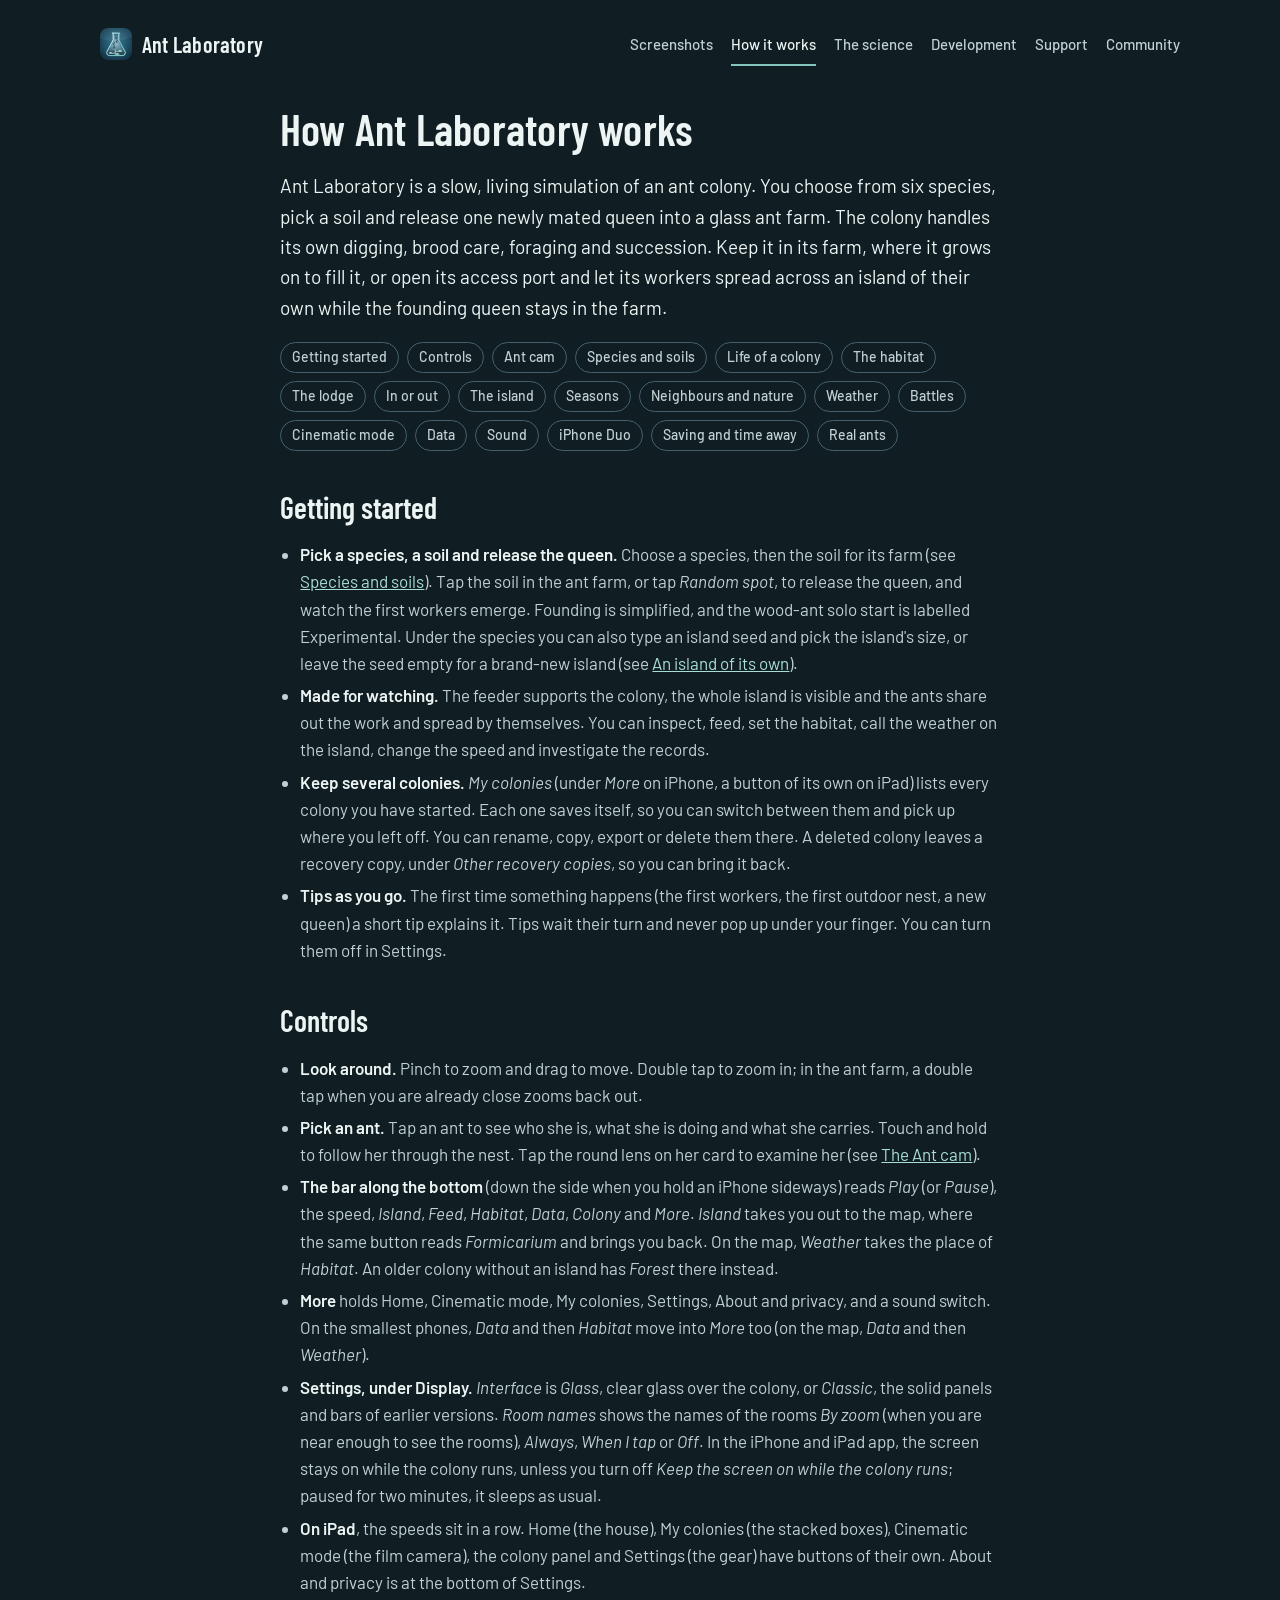
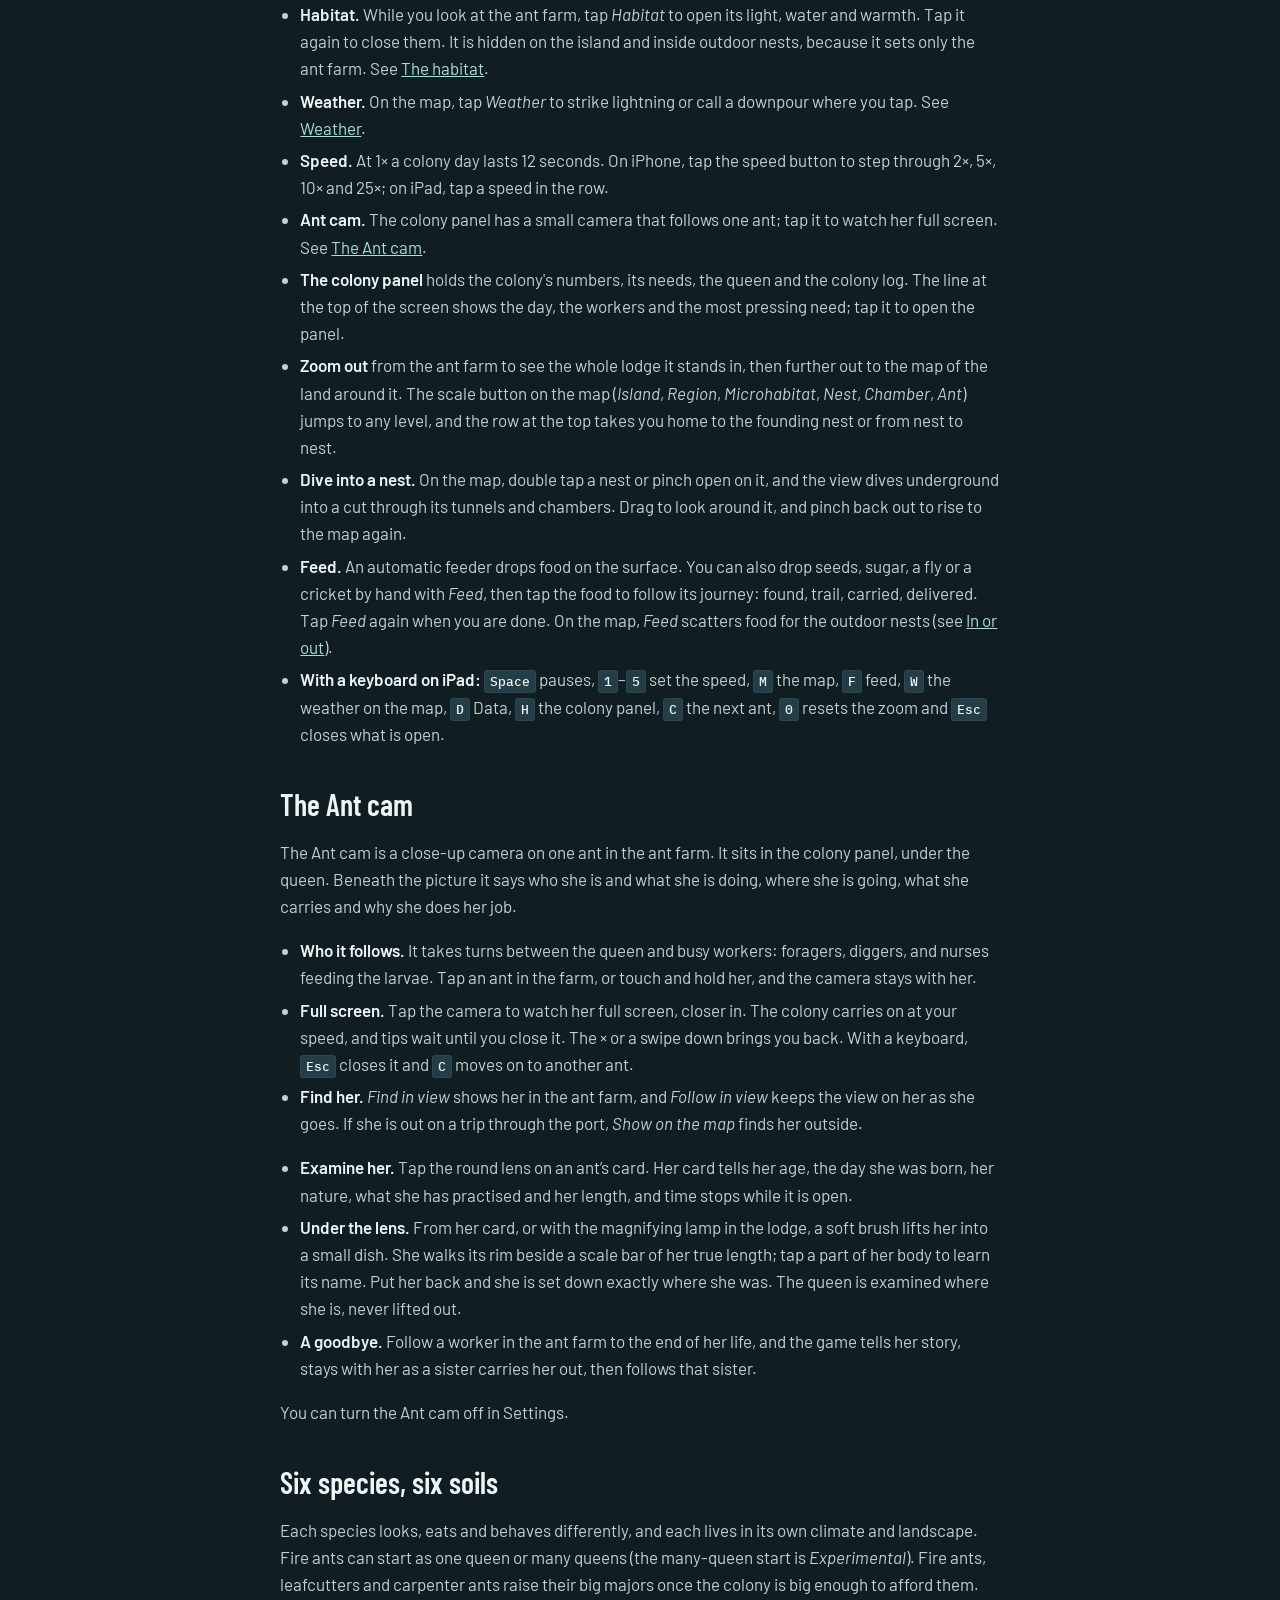
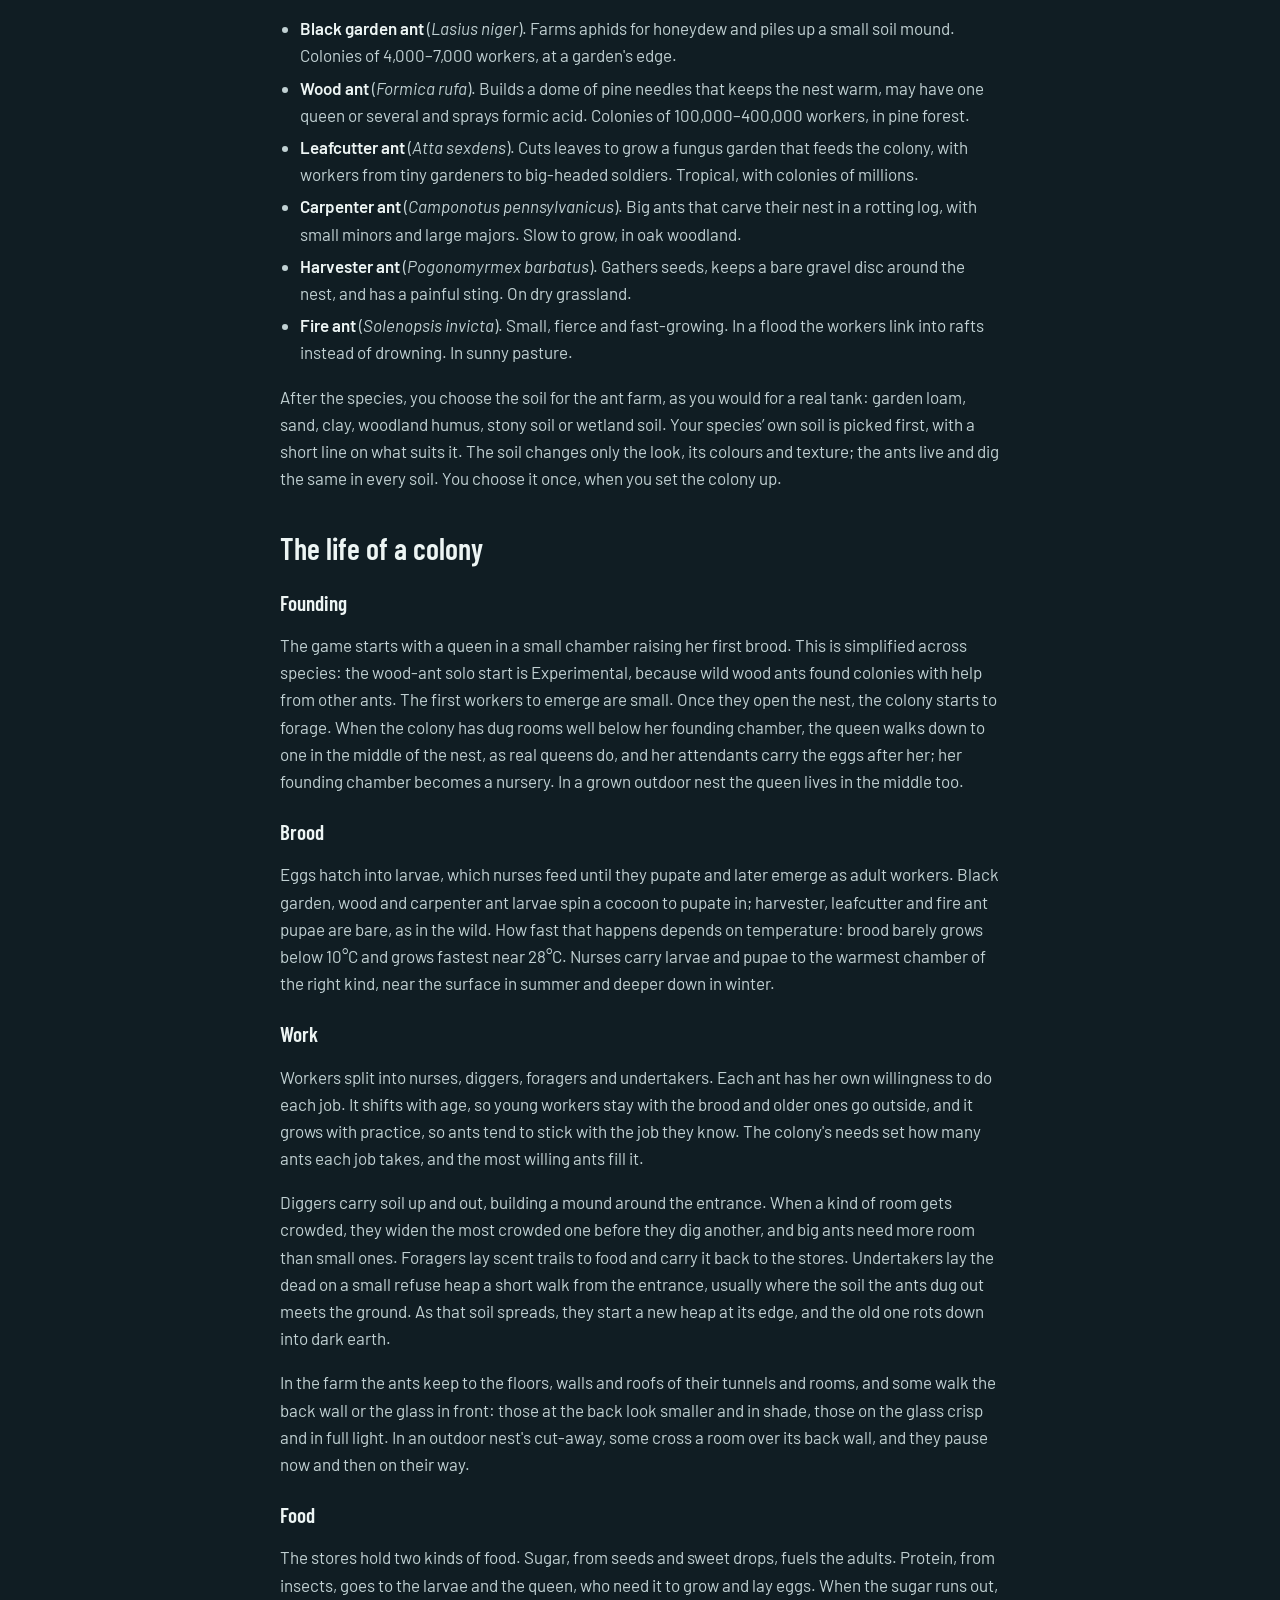
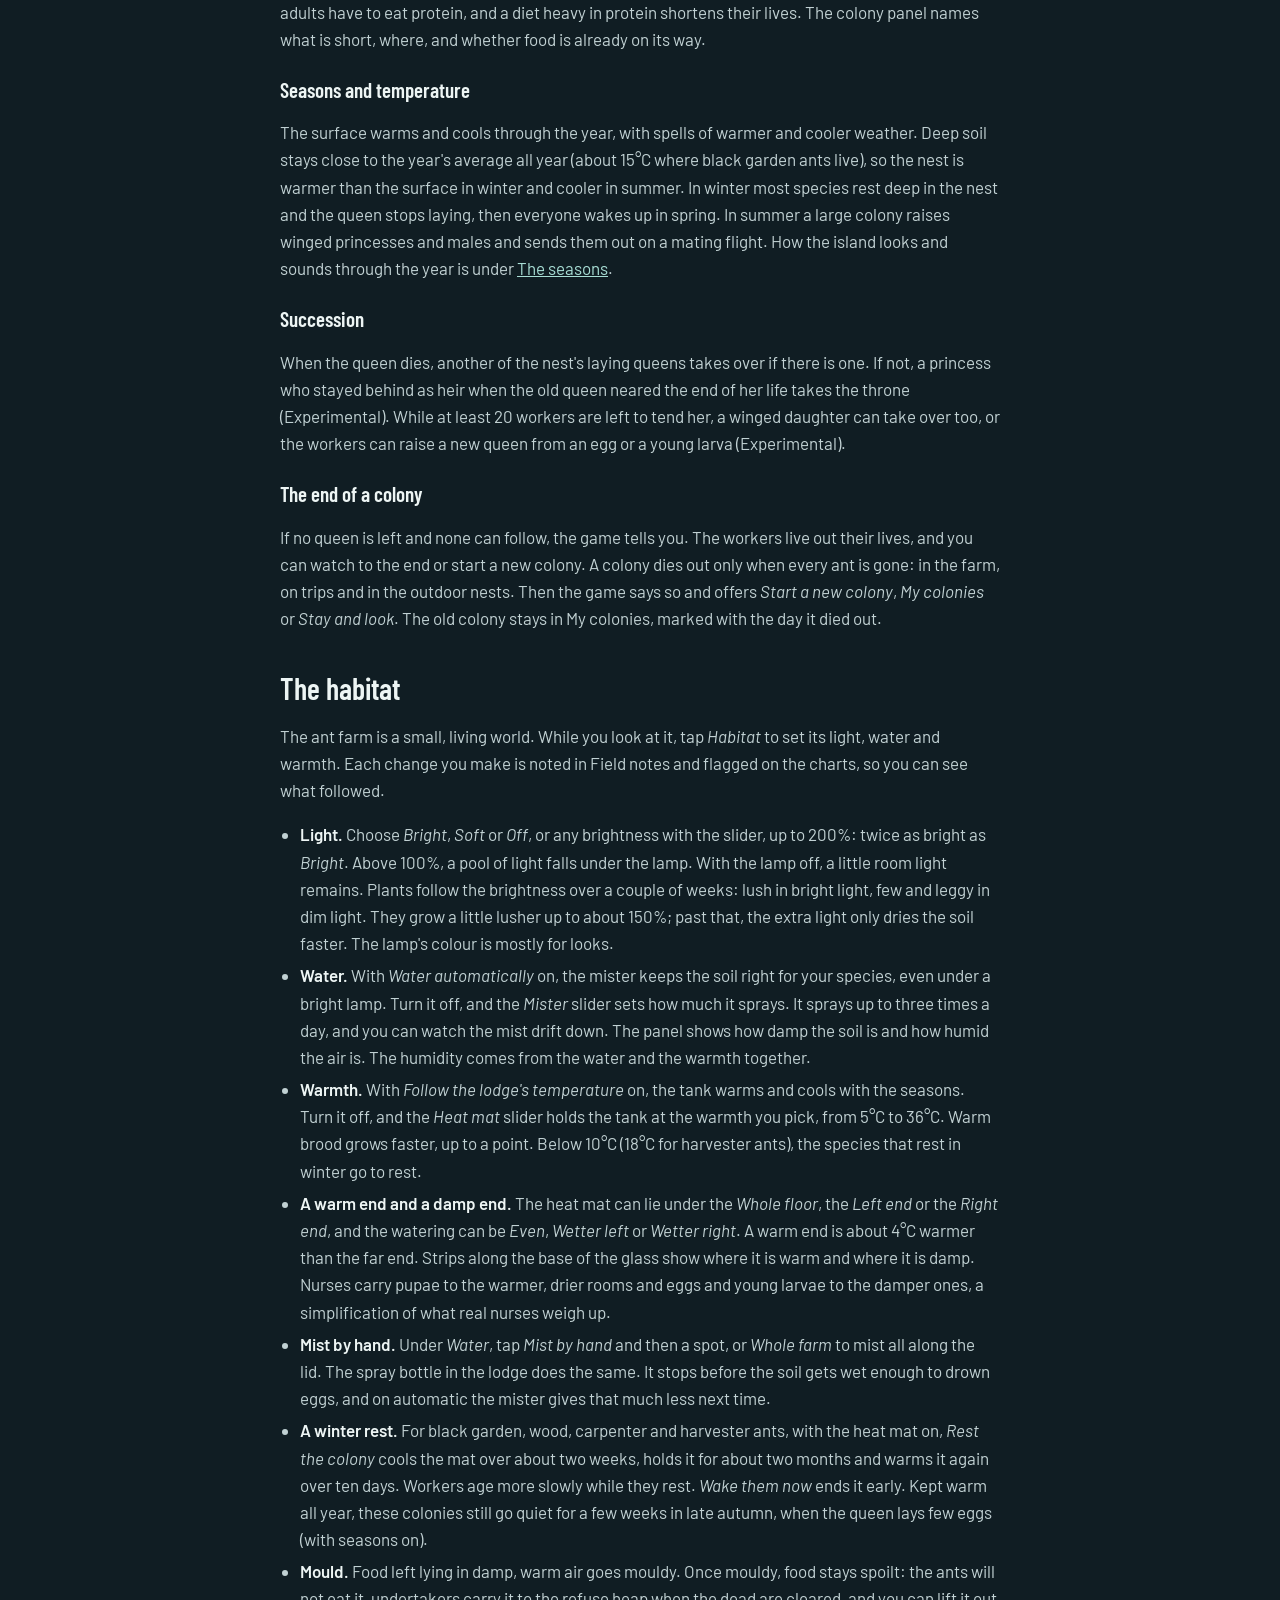
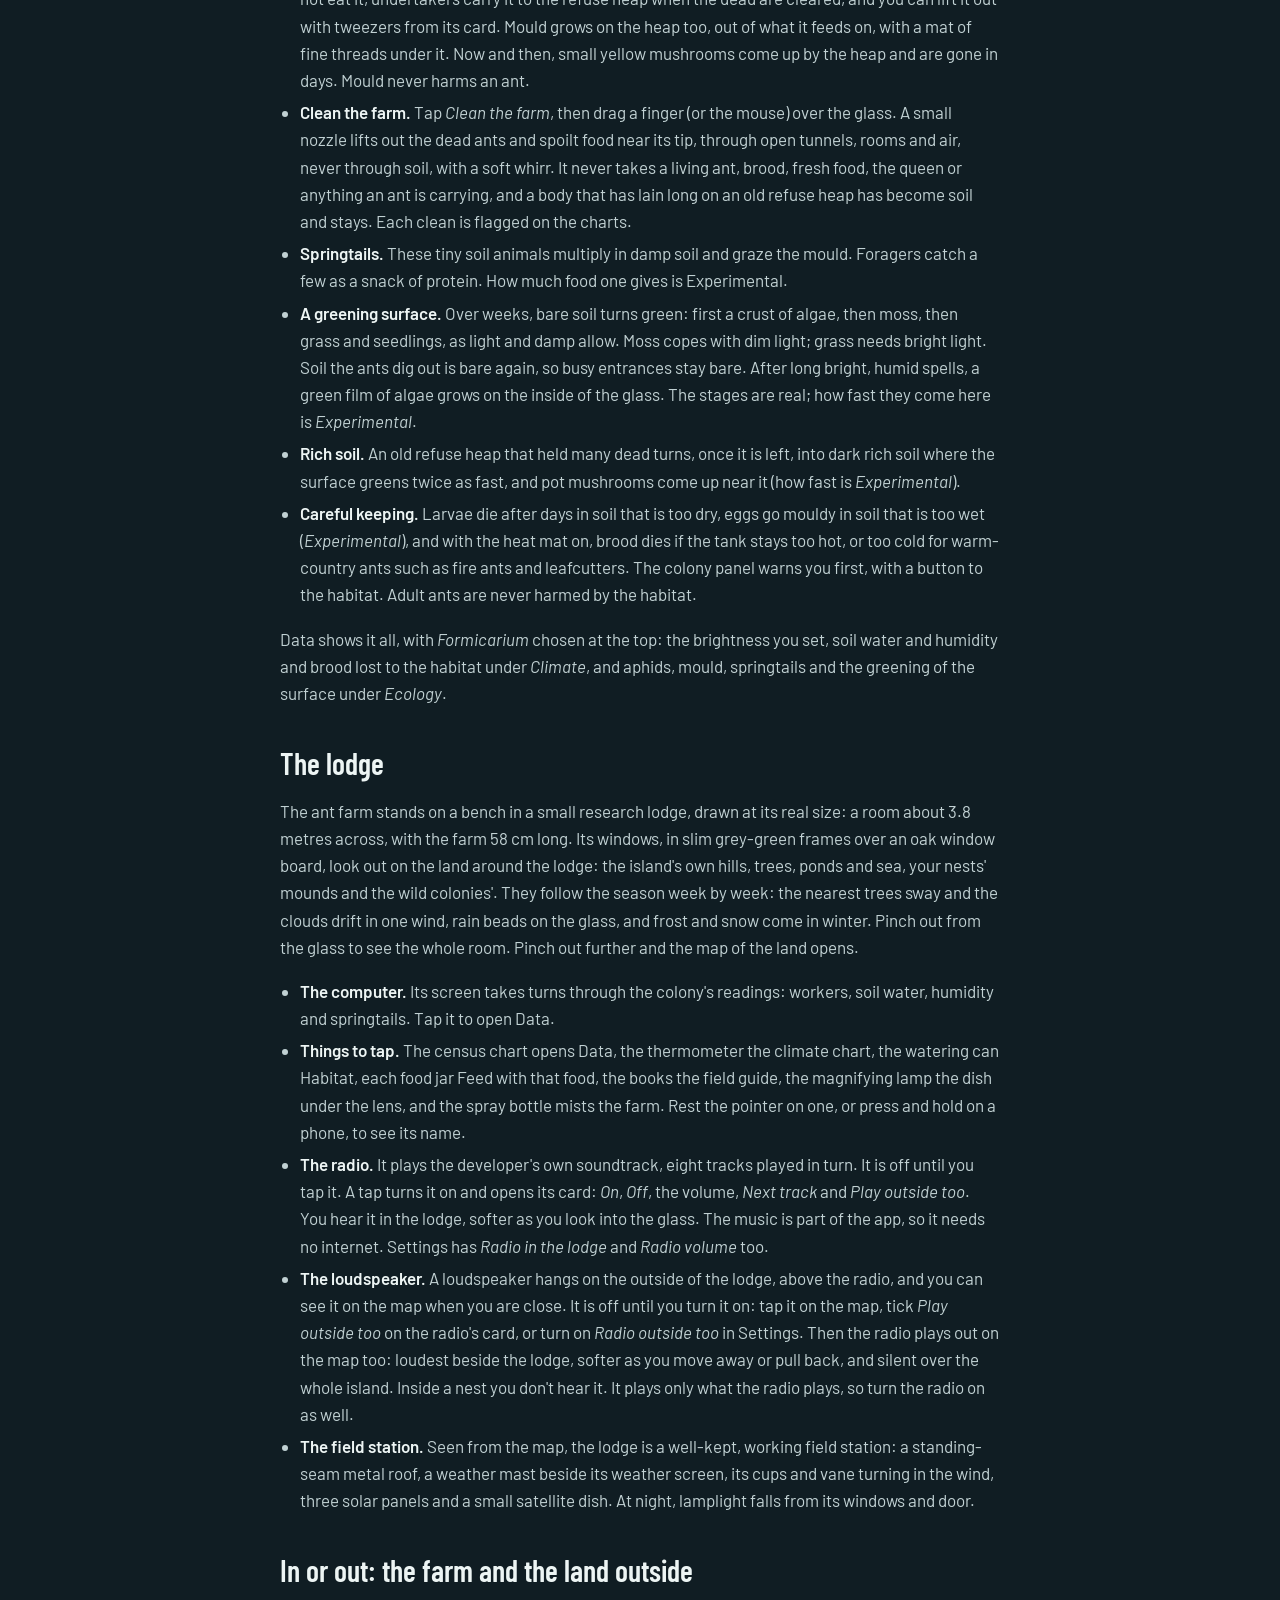
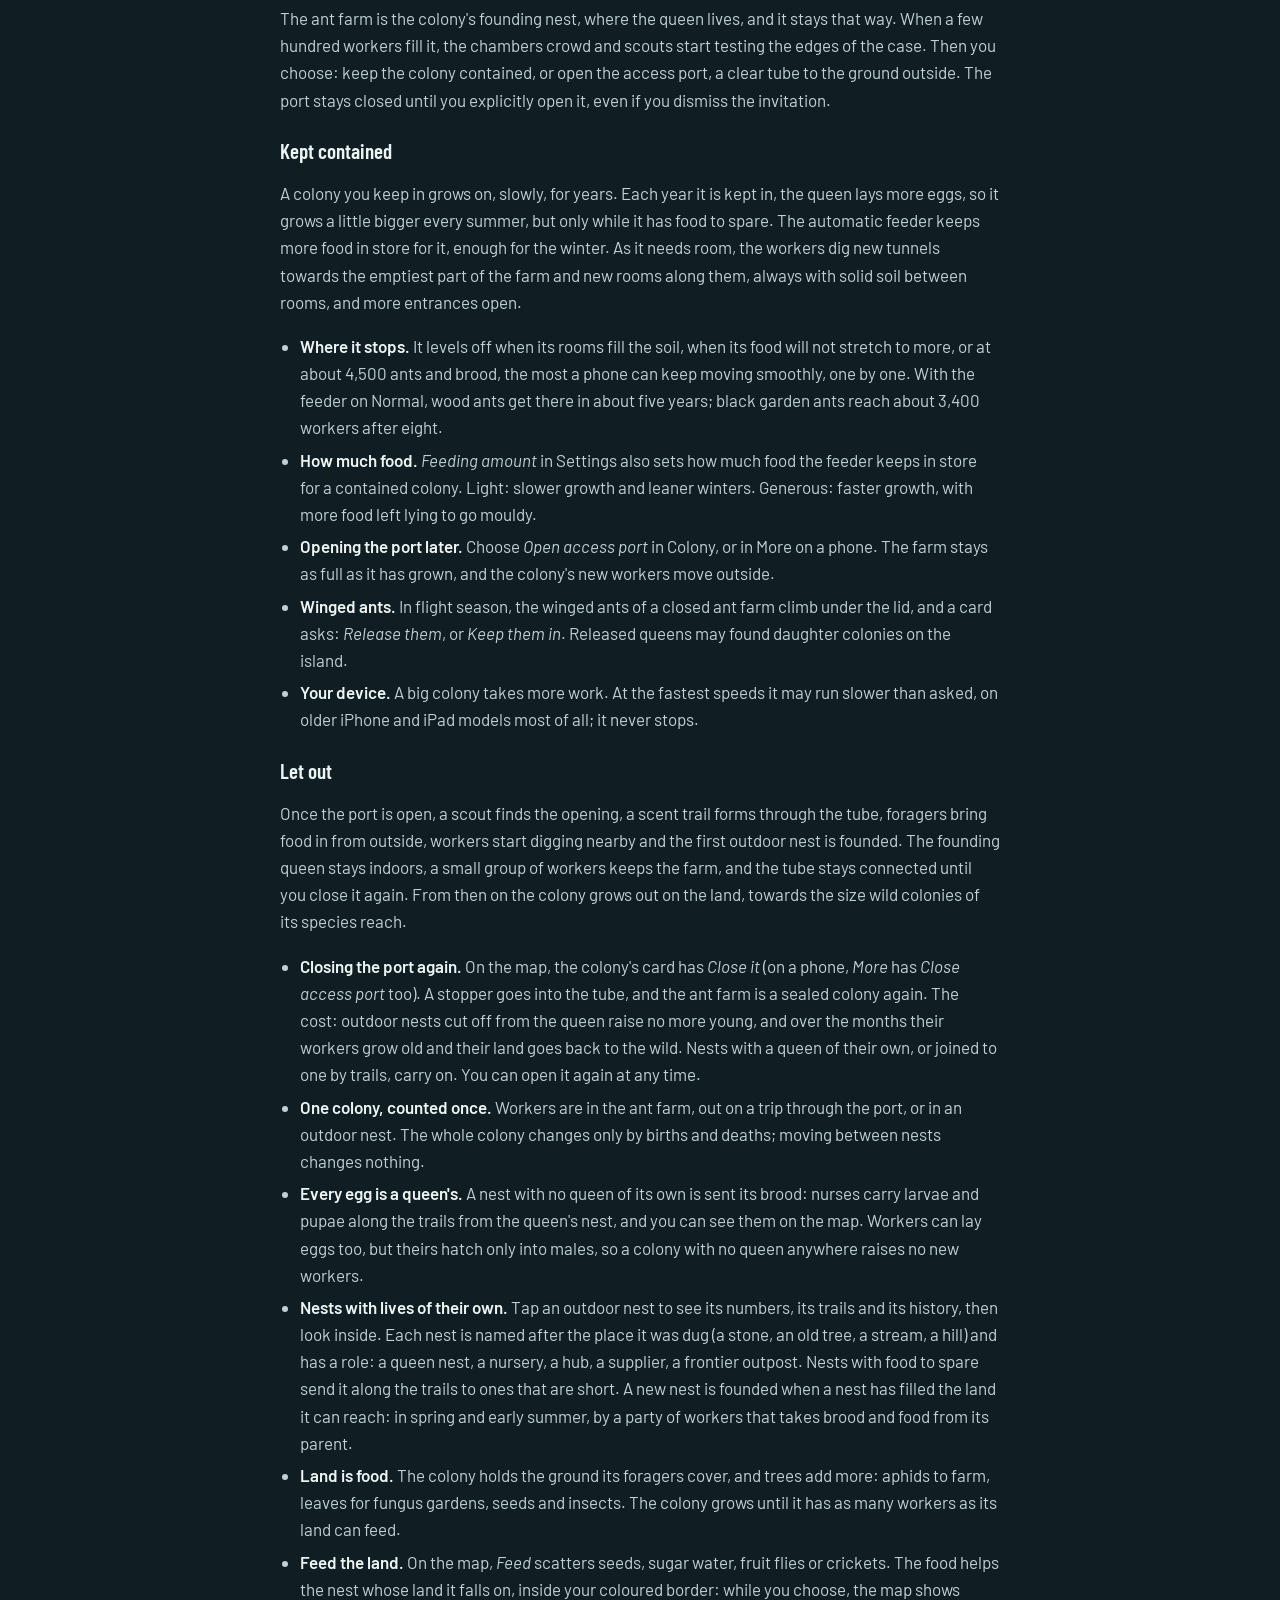
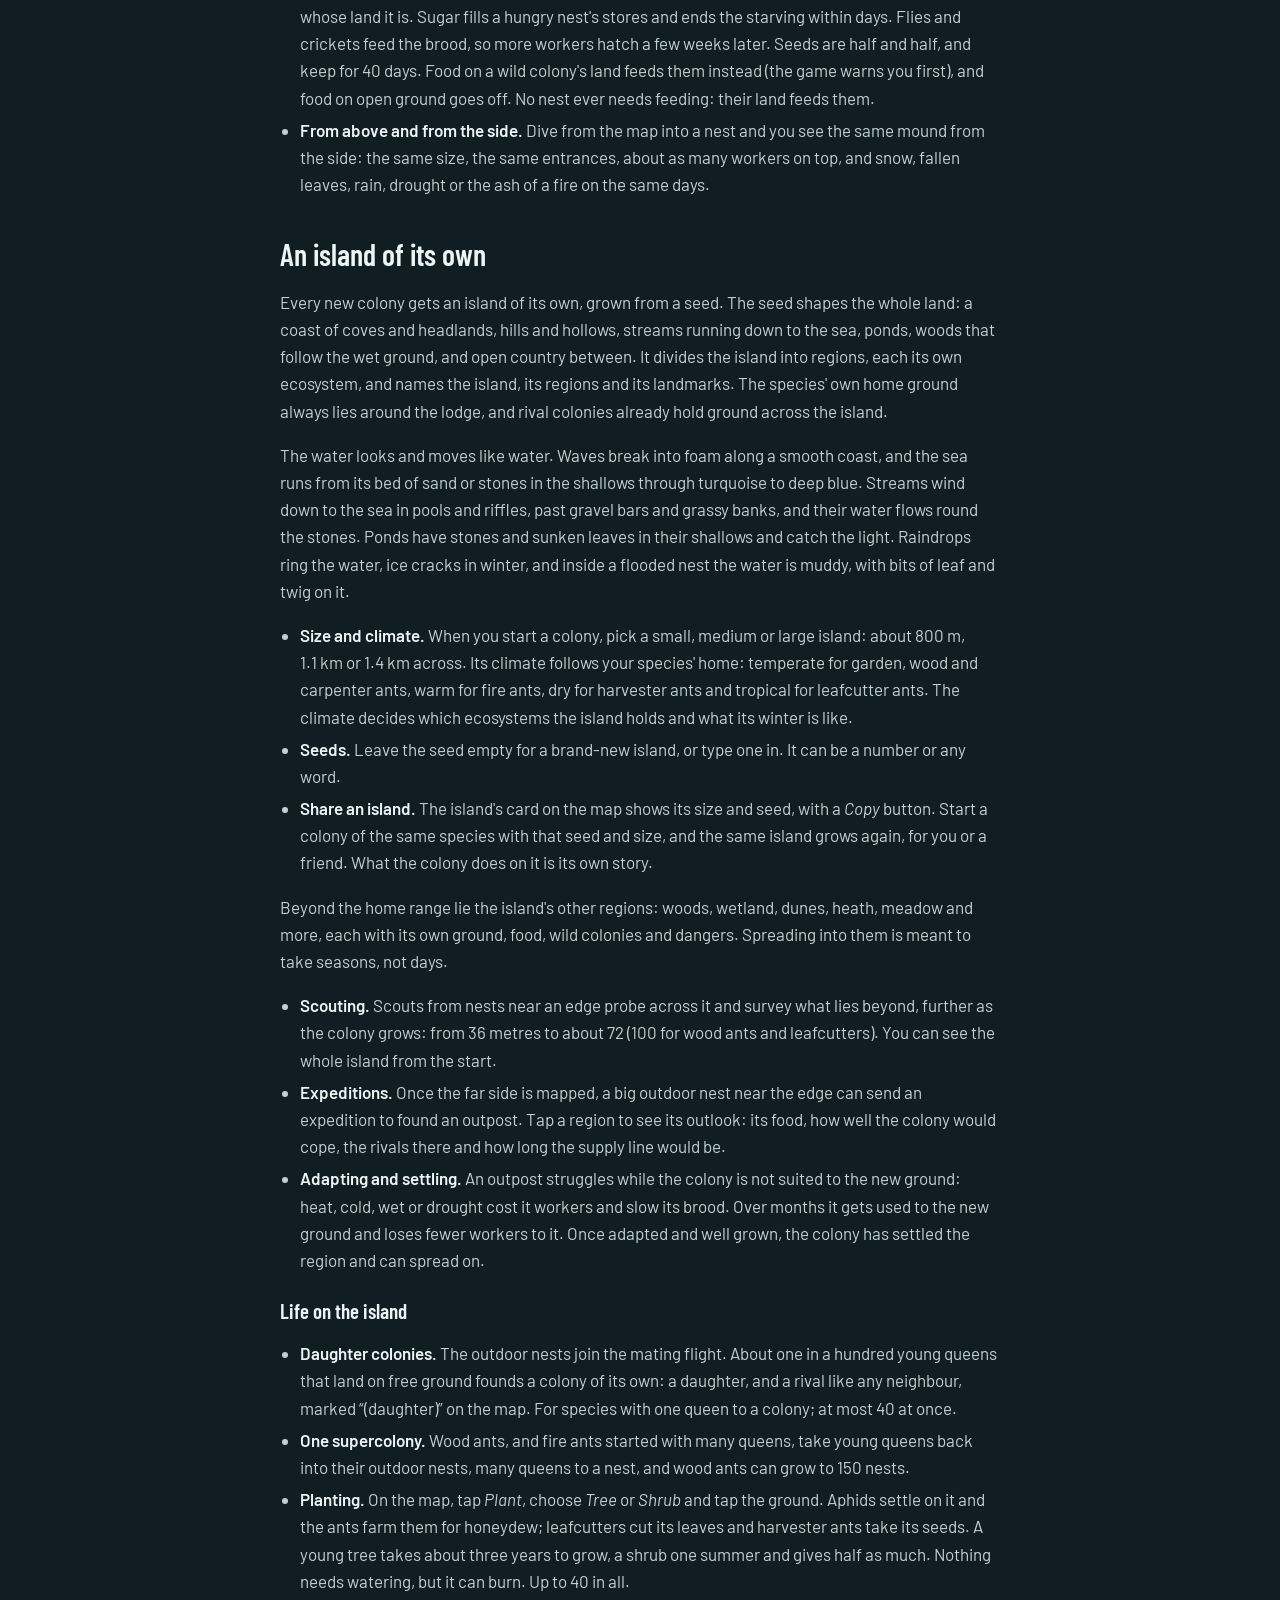
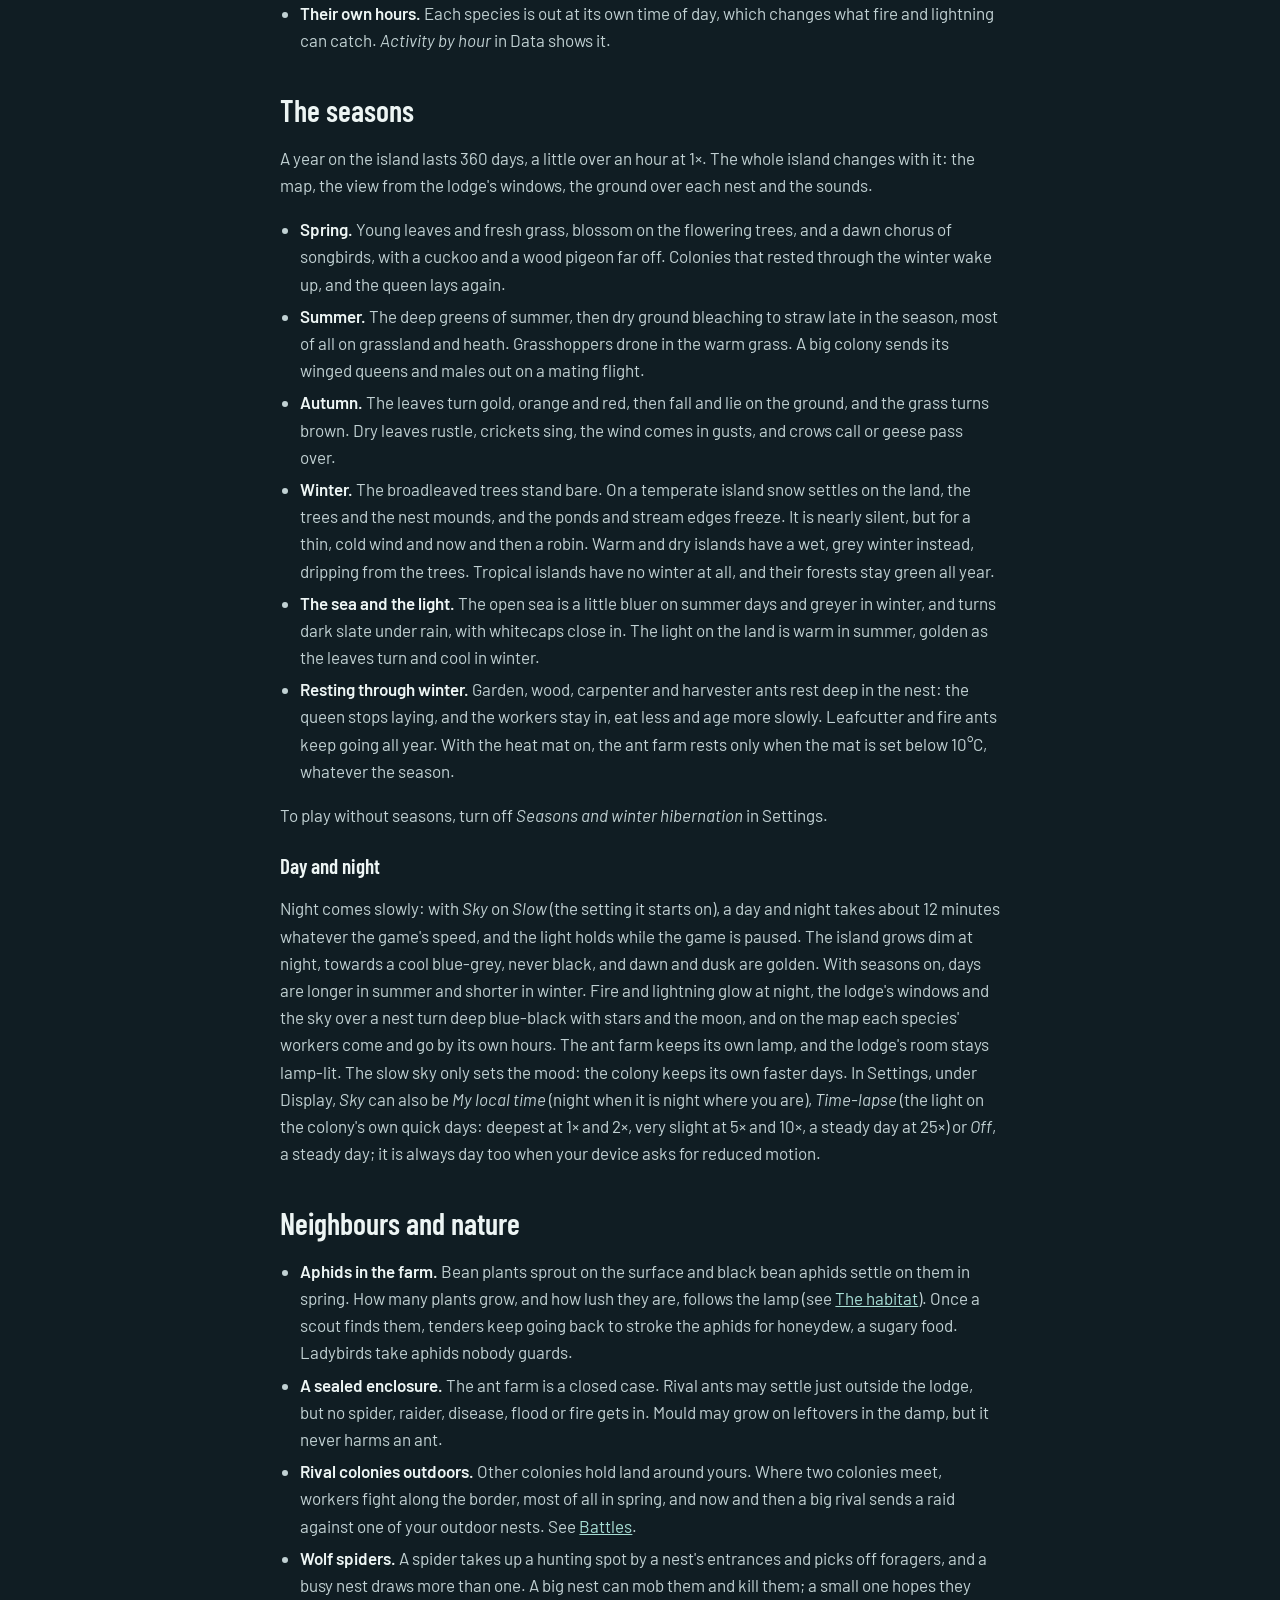
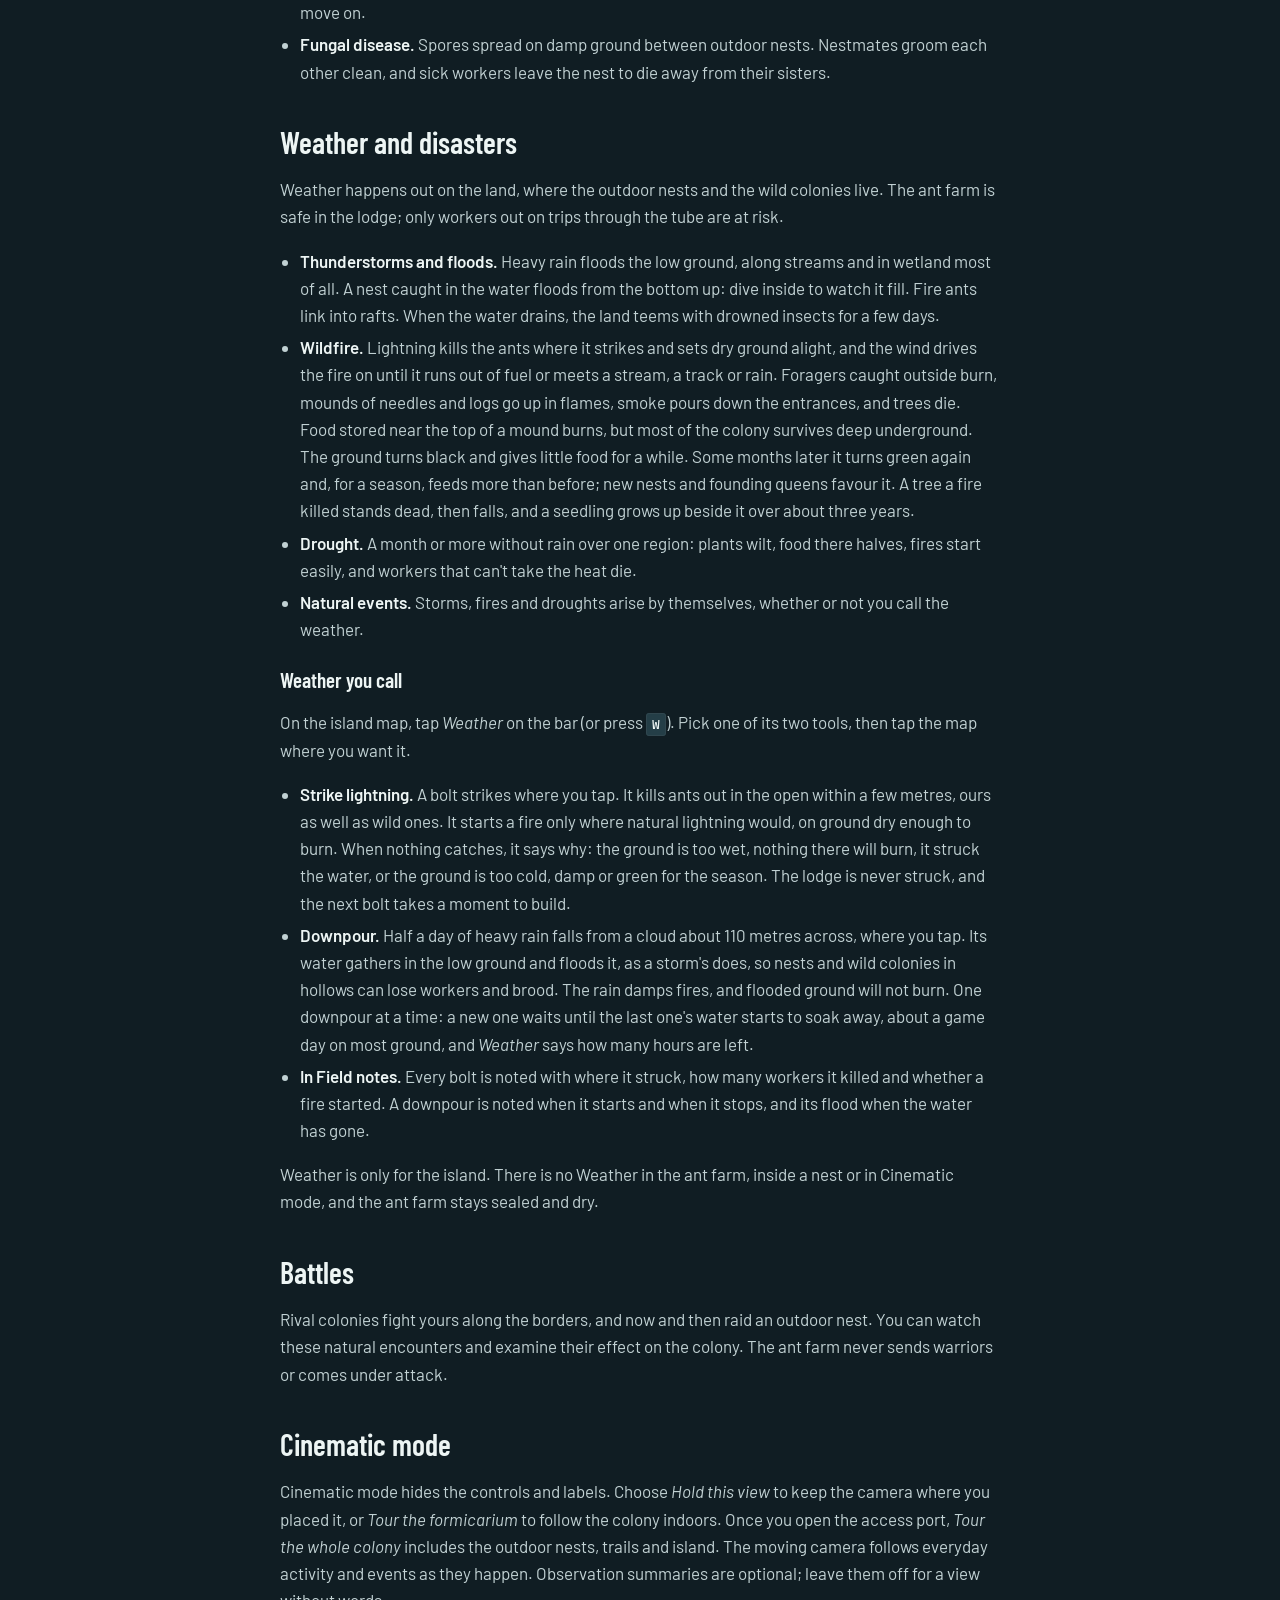
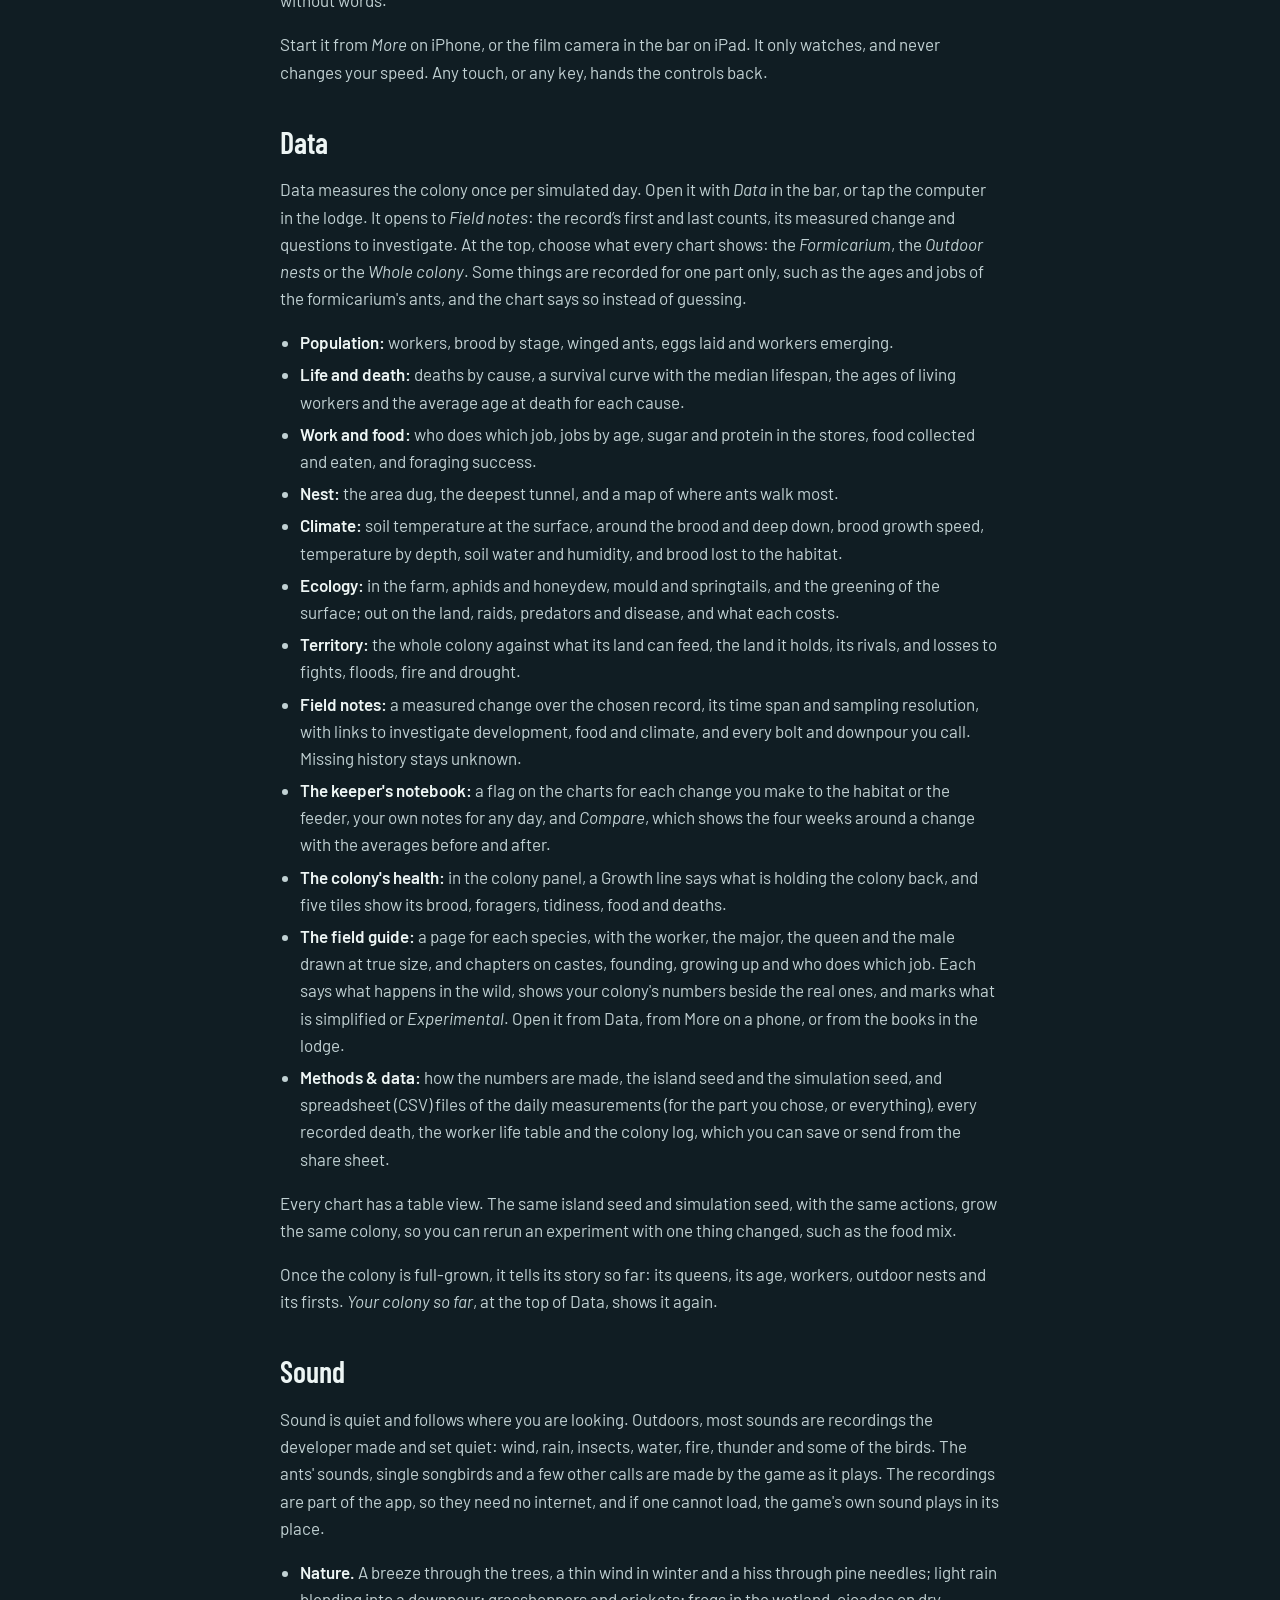
==== commit 09db787f: "Ant Laboratory website" ====
--- a/about.html
+++ b/about.html
@@ -15,14 +15,14 @@
 <meta property="og:title" content="How to play — Ant Laboratory">
 <meta property="og:description" content="Learn how Ant Laboratory works: raise a queen, care for the ant farm, explore its island and study the colony’s life on iPhone and iPad.">
 <meta property="og:url" content="https://www.antlaboratory.com/about.html">
-<meta property="og:image" content="https://www.antlaboratory.com/og-image.jpg?v=e4e2d5a7b77c">
+<meta property="og:image" content="https://www.antlaboratory.com/og-image.jpg?v=c70133c191d8">
 <meta property="og:image:width" content="1200">
 <meta property="og:image:height" content="630">
 <meta property="og:image:alt" content="Ant Laboratory: a living ant farm and its island.">
 <meta name="twitter:card" content="summary_large_image">
 <meta name="twitter:title" content="How to play — Ant Laboratory">
 <meta name="twitter:description" content="Learn how Ant Laboratory works: raise a queen, care for the ant farm, explore its island and study the colony’s life on iPhone and iPad.">
-<meta name="twitter:image" content="https://www.antlaboratory.com/og-image.jpg?v=e4e2d5a7b77c">
+<meta name="twitter:image" content="https://www.antlaboratory.com/og-image.jpg?v=c70133c191d8">
 <meta name="twitter:image:alt" content="Ant Laboratory: a living ant farm and its island.">
 <link rel="stylesheet" href="fonts/fonts.css">
 <link rel="stylesheet" href="page.css">
@@ -71,9 +71,10 @@
   <h2 id="controls">Controls</h2>
   <ul>
     <li><b>Look around.</b> Pinch to zoom and drag to move. Double tap to zoom in; in the ant farm, a double tap when you are already close zooms back out.</li>
-    <li><b>Pick an ant.</b> Tap an ant to see who she is, what she is doing and what she carries. Touch and hold to follow her through the nest.</li>
+    <li><b>Pick an ant.</b> Tap an ant to see who she is, what she is doing and what she carries. Touch and hold to follow her through the nest. Tap the round lens on her card to examine her (see <a href="#antcam">The Ant cam</a>).</li>
     <li><b>The bar along the bottom</b> (down the side when you hold an iPhone sideways) reads <i>Play</i> (or <i>Pause</i>), the speed, <i>Island</i>, <i>Feed</i>, <i>Habitat</i>, <i>Data</i>, <i>Colony</i> and <i>More</i>. <i>Island</i> takes you out to the map, where the same button reads <i>Formicarium</i> and brings you back. On the map, <i>Weather</i> takes the place of <i>Habitat</i>. An older colony without an island has <i>Forest</i> there instead.</li>
     <li><b>More</b> holds Home, Cinematic mode, My colonies, Settings, About and privacy, and a sound switch. On the smallest phones, <i>Data</i> and then <i>Habitat</i> move into <i>More</i> too (on the map, <i>Data</i> and then <i>Weather</i>).</li>
+    <li><b>Settings, under Display.</b> <i>Interface</i> is <i>Glass</i>, clear glass over the colony, or <i>Classic</i>, the solid panels and bars of earlier versions. <i>Room names</i> shows the names of the rooms <i>By zoom</i> (when you are near enough to see the rooms), <i>Always</i>, <i>When I tap</i> or <i>Off</i>. In the iPhone and iPad app, the screen stays on while the colony runs, unless you turn off <i>Keep the screen on while the colony runs</i>; paused for two minutes, it sleeps as usual.</li>
     <li><b>On iPad</b>, the speeds sit in a row. Home (the house), My colonies (the stacked boxes), Cinematic mode (the film camera), the colony panel and Settings (the gear) have buttons of their own. About and privacy is at the bottom of Settings.</li>
     <li><b>Habitat.</b> While you look at the ant farm, tap <i>Habitat</i> to open its light, water and warmth. Tap it again to close them. It is hidden on the island and inside outdoor nests, because it sets only the ant farm. See <a href="#habitat">The habitat</a>.</li>
     <li><b>Weather.</b> On the map, tap <i>Weather</i> to strike lightning or call a downpour where you tap. See <a href="#weather">Weather</a>.</li>
@@ -93,10 +94,15 @@
     <li><b>Full screen.</b> Tap the camera to watch her full screen, closer in. The colony carries on at your speed, and tips wait until you close it. The × or a swipe down brings you back. With a keyboard, <kbd>Esc</kbd> closes it and <kbd>C</kbd> moves on to another ant.</li>
     <li><b>Find her.</b> <i>Find in view</i> shows her in the ant farm, and <i>Follow in view</i> keeps the view on her as she goes. If she is out on a trip through the port, <i>Show on the map</i> finds her outside.</li>
   </ul>
+  <ul>
+    <li><b>Examine her.</b> Tap the round lens on an ant’s card. Her card tells her age, the day she was born, her nature, what she has practised and her length, and time stops while it is open.</li>
+    <li><b>Under the lens.</b> From her card, or with the magnifying lamp in the lodge, a soft brush lifts her into a small dish. She walks its rim beside a scale bar of her true length; tap a part of her body to learn its name. Put her back and she is set down exactly where she was. The queen is examined where she is, never lifted out.</li>
+    <li><b>A goodbye.</b> Follow a worker in the ant farm to the end of her life, and the game tells her story, stays with her as a sister carries her out, then follows that sister.</li>
+  </ul>
   <p>You can turn the Ant cam off in Settings.</p>
 
   <h2 id="species">Six species, six soils</h2>
-  <p>Each species looks, eats and behaves differently, and each lives in its own climate and landscape.</p>
+  <p>Each species looks, eats and behaves differently, and each lives in its own climate and landscape. Fire ants can start as one queen or many queens (the many-queen start is <i>Experimental</i>). Fire ants, leafcutters and carpenter ants raise their big majors once the colony is big enough to afford them.</p>
   <ul>
     <li><b>Black garden ant</b> (<i>Lasius niger</i>). Farms aphids for honeydew and piles up a small soil mound. Colonies of 4,000–7,000 workers, at a garden's edge.</li>
     <li><b>Wood ant</b> (<i>Formica rufa</i>). Builds a dome of pine needles that keeps the nest warm, may have one queen or several and sprays formic acid. Colonies of 100,000–400,000 workers, in pine forest.</li>
@@ -109,12 +115,13 @@
 
   <h2 id="life">The life of a colony</h2>
   <h3>Founding</h3>
-  <p>The game starts with a queen in a small chamber raising her first brood. This is simplified across species: the wood-ant solo start is Experimental, because wild wood ants found colonies with help from other ants. The first workers to emerge are small. Once they open the nest, the colony starts to forage.</p>
+  <p>The game starts with a queen in a small chamber raising her first brood. This is simplified across species: the wood-ant solo start is Experimental, because wild wood ants found colonies with help from other ants. The first workers to emerge are small. Once they open the nest, the colony starts to forage. When the colony has dug rooms well below her founding chamber, the queen walks down to one in the middle of the nest, as real queens do, and her attendants carry the eggs after her; her founding chamber becomes a nursery. In a grown outdoor nest the queen lives in the middle too.</p>
   <h3>Brood</h3>
-  <p>Eggs hatch into larvae, which nurses feed until they pupate and later emerge as adult workers. The game simplifies brood appearance across species; not all real ants make cocoons. How fast that happens depends on temperature: brood barely grows below 10°C and grows fastest near 28°C. Nurses carry larvae and cocoons to the warmest chamber of the right kind, near the surface in summer and deeper down in winter.</p>
+  <p>Eggs hatch into larvae, which nurses feed until they pupate and later emerge as adult workers. Black garden, wood and carpenter ant larvae spin a cocoon to pupate in; harvester, leafcutter and fire ant pupae are bare, as in the wild. How fast that happens depends on temperature: brood barely grows below 10°C and grows fastest near 28°C. Nurses carry larvae and pupae to the warmest chamber of the right kind, near the surface in summer and deeper down in winter.</p>
   <h3>Work</h3>
   <p>Workers split into nurses, diggers, foragers and undertakers. Each ant has her own willingness to do each job. It shifts with age, so young workers stay with the brood and older ones go outside, and it grows with practice, so ants tend to stick with the job they know. The colony's needs set how many ants each job takes, and the most willing ants fill it.</p>
   <p>Diggers carry soil up and out, building a mound around the entrance. When a kind of room gets crowded, they widen the most crowded one before they dig another, and big ants need more room than small ones. Foragers lay scent trails to food and carry it back to the stores. Undertakers lay the dead on a small refuse heap a short walk from the entrance, usually where the soil the ants dug out meets the ground. As that soil spreads, they start a new heap at its edge, and the old one rots down into dark earth.</p>
+  <p>In the farm the ants keep to the floors, walls and roofs of their tunnels and rooms, and some walk the back wall or the glass in front: those at the back look smaller and in shade, those on the glass crisp and in full light. In an outdoor nest's cut-away, some cross a room over its back wall, and they pause now and then on their way.</p>
   <h3>Food</h3>
   <p>The stores hold two kinds of food. Sugar, from seeds and sweet drops, fuels the adults. Protein, from insects, goes to the larvae and the queen, who need it to grow and lay eggs. When the sugar runs out, adults have to eat protein, and a diet heavy in protein shortens their lives. The colony panel names what is short, where, and whether food is already on its way.</p>
   <h3>Seasons and temperature</h3>
@@ -125,24 +132,31 @@
   <p>If no queen is left and none can follow, the game tells you. The workers live out their lives, and you can watch to the end or start a new colony. A colony dies out only when every ant is gone: in the farm, on trips and in the outdoor nests. Then the game says so and offers <i>Start a new colony</i>, <i>My colonies</i> or <i>Stay and look</i>. The old colony stays in My colonies, marked with the day it died out.</p>
 
   <h2 id="habitat">The habitat</h2>
-  <p>The ant farm is a small, living world. While you look at it, tap <i>Habitat</i> to set its light, water and warmth. Each change you make is noted in Field notes, so you can see what followed.</p>
-  <ul>
-    <li><b>Light.</b> Choose <i>Bright</i>, <i>Soft</i> or <i>Off</i>, or any brightness with the slider, up to 200%: twice as bright as <i>Bright</i>. Above 100%, a pool of light falls under the lamp. With the lamp off, a little room light remains. Plants follow the brightness over a couple of weeks: lush in bright light, few and leggy in dim light. They grow a little lusher up to about 150%; past that, the extra light only dries the soil faster. The lamp's colour is mostly for looks, though plants grow a little taller under red light and shorter under blue.</li>
+  <p>The ant farm is a small, living world. While you look at it, tap <i>Habitat</i> to set its light, water and warmth. Each change you make is noted in Field notes and flagged on the charts, so you can see what followed.</p>
+  <ul>
+    <li><b>Light.</b> Choose <i>Bright</i>, <i>Soft</i> or <i>Off</i>, or any brightness with the slider, up to 200%: twice as bright as <i>Bright</i>. Above 100%, a pool of light falls under the lamp. With the lamp off, a little room light remains. Plants follow the brightness over a couple of weeks: lush in bright light, few and leggy in dim light. They grow a little lusher up to about 150%; past that, the extra light only dries the soil faster. The lamp's colour is mostly for looks.</li>
     <li><b>Water.</b> With <i>Water automatically</i> on, the mister keeps the soil right for your species, even under a bright lamp. Turn it off, and the <i>Mister</i> slider sets how much it sprays. It sprays up to three times a day, and you can watch the mist drift down. The panel shows how damp the soil is and how humid the air is. The humidity comes from the water and the warmth together.</li>
-    <li><b>Warmth.</b> With <i>Follow the lodge's temperature</i> on, the tank warms and cools with the seasons. Turn it off, and the <i>Heat mat</i> slider holds the tank at the warmth you pick, from 5°C to 36°C. Warm brood grows faster, up to a point. Below 10°C, the species that rest in winter go to rest.</li>
-    <li><b>Mould.</b> Food left lying in damp, warm air goes mouldy, faster in the dark (<i>Experimental</i>). The ants leave mouldy food, and it rots down into the refuse heap, where mould grows too. Now and then, small yellow mushrooms come up by the heap and are gone in days. Mould never harms an ant.</li>
-    <li><b>Springtails.</b> These tiny soil animals breed in damp soil and graze the mould. Foragers catch a few as a snack of protein. How much food one gives is Experimental.</li>
+    <li><b>Warmth.</b> With <i>Follow the lodge's temperature</i> on, the tank warms and cools with the seasons. Turn it off, and the <i>Heat mat</i> slider holds the tank at the warmth you pick, from 5°C to 36°C. Warm brood grows faster, up to a point. Below 10°C (18°C for harvester ants), the species that rest in winter go to rest.</li>
+    <li><b>A warm end and a damp end.</b> The heat mat can lie under the <i>Whole floor</i>, the <i>Left end</i> or the <i>Right end</i>, and the watering can be <i>Even</i>, <i>Wetter left</i> or <i>Wetter right</i>. A warm end is about 4°C warmer than the far end. Strips along the base of the glass show where it is warm and where it is damp. Nurses carry pupae to the warmer, drier rooms and eggs and young larvae to the damper ones, a simplification of what real nurses weigh up.</li>
+    <li><b>Mist by hand.</b> Under <i>Water</i>, tap <i>Mist by hand</i> and then a spot, or <i>Whole farm</i> to mist all along the lid. The spray bottle in the lodge does the same. It stops before the soil gets wet enough to drown eggs, and on automatic the mister gives that much less next time.</li>
+    <li><b>A winter rest.</b> For black garden, wood, carpenter and harvester ants, with the heat mat on, <i>Rest the colony</i> cools the mat over about two weeks, holds it for about two months and warms it again over ten days. Workers age more slowly while they rest. <i>Wake them now</i> ends it early. Kept warm all year, these colonies still go quiet for a few weeks in late autumn, when the queen lays few eggs (with seasons on).</li>
+    <li><b>Mould.</b> Food left lying in damp, warm air goes mouldy. Once mouldy, food stays spoilt: the ants will not eat it, undertakers carry it to the refuse heap when the dead are cleared, and you can lift it out with tweezers from its card. Mould grows on the heap too, out of what it feeds on, with a mat of fine threads under it. Now and then, small yellow mushrooms come up by the heap and are gone in days. Mould never harms an ant.</li>
+    <li><b>Clean the farm.</b> Tap <i>Clean the farm</i>, then drag a finger (or the mouse) over the glass. A small nozzle lifts out the dead ants and spoilt food near its tip, through open tunnels, rooms and air, never through soil, with a soft whirr. It never takes a living ant, brood, fresh food, the queen or anything an ant is carrying, and a body that has lain long on an old refuse heap has become soil and stays. Each clean is flagged on the charts.</li>
+    <li><b>Springtails.</b> These tiny soil animals multiply in damp soil and graze the mould. Foragers catch a few as a snack of protein. How much food one gives is Experimental.</li>
     <li><b>A greening surface.</b> Over weeks, bare soil turns green: first a crust of algae, then moss, then grass and seedlings, as light and damp allow. Moss copes with dim light; grass needs bright light. Soil the ants dig out is bare again, so busy entrances stay bare. After long bright, humid spells, a green film of algae grows on the inside of the glass. The stages are real; how fast they come here is <i>Experimental</i>.</li>
+    <li><b>Rich soil.</b> An old refuse heap that held many dead turns, once it is left, into dark rich soil where the surface greens twice as fast, and pot mushrooms come up near it (how fast is <i>Experimental</i>).</li>
     <li><b>Careful keeping.</b> Larvae die after days in soil that is too dry, eggs go mouldy in soil that is too wet (<i>Experimental</i>), and with the heat mat on, brood dies if the tank stays too hot, or too cold for warm-country ants such as fire ants and leafcutters. The colony panel warns you first, with a button to the habitat. Adult ants are never harmed by the habitat.</li>
   </ul>
   <p>Data shows it all, with <i>Formicarium</i> chosen at the top: the brightness you set, soil water and humidity and brood lost to the habitat under <i>Climate</i>, and aphids, mould, springtails and the greening of the surface under <i>Ecology</i>.</p>
 
   <h2 id="lodge">The lodge</h2>
-  <p>The ant farm stands on a bench in a small research lodge, with windows onto the species' own landscape. Pinch out from the glass to see the whole room. Pinch out further and the map of the land opens.</p>
+  <p>The ant farm stands on a bench in a small research lodge, drawn at its real size: a room about 3.8 metres across, with the farm 58&nbsp;cm long. Its windows, in slim grey-green frames over an oak window board, look out on the land around the lodge: the island's own hills, trees, ponds and sea, your nests' mounds and the wild colonies'. They follow the season week by week: the nearest trees sway and the clouds drift in one wind, rain beads on the glass, and frost and snow come in winter. Pinch out from the glass to see the whole room. Pinch out further and the map of the land opens.</p>
   <ul>
     <li><b>The computer.</b> Its screen takes turns through the colony's readings: workers, soil water, humidity and springtails. Tap it to open Data.</li>
-    <li><b>The radio.</b> It plays the developer's own soundtrack, four tracks played in turn. It is off until you tap it. A tap turns it on and opens its card: <i>On</i>, <i>Off</i>, the volume, <i>Next track</i> and <i>Play outside too</i>. You hear it in the lodge, softer as you look into the glass. The music is part of the app, so it needs no internet. Settings has <i>Radio in the lodge</i> and <i>Radio volume</i> too.</li>
+    <li><b>Things to tap.</b> The census chart opens Data, the thermometer the climate chart, the watering can Habitat, each food jar Feed with that food, the books the field guide, the magnifying lamp the dish under the lens, and the spray bottle mists the farm. Rest the pointer on one, or press and hold on a phone, to see its name.</li>
+    <li><b>The radio.</b> It plays the developer's own soundtrack, eight tracks played in turn. It is off until you tap it. A tap turns it on and opens its card: <i>On</i>, <i>Off</i>, the volume, <i>Next track</i> and <i>Play outside too</i>. You hear it in the lodge, softer as you look into the glass. The music is part of the app, so it needs no internet. Settings has <i>Radio in the lodge</i> and <i>Radio volume</i> too.</li>
     <li><b>The loudspeaker.</b> A loudspeaker hangs on the outside of the lodge, above the radio, and you can see it on the map when you are close. It is off until you turn it on: tap it on the map, tick <i>Play outside too</i> on the radio's card, or turn on <i>Radio outside too</i> in Settings. Then the radio plays out on the map too: loudest beside the lodge, softer as you move away or pull back, and silent over the whole island. Inside a nest you don't hear it. It plays only what the radio plays, so turn the radio on as well.</li>
+    <li><b>The field station.</b> Seen from the map, the lodge is a well-kept, working field station: a standing-seam metal roof, a weather mast beside its weather screen, its cups and vane turning in the wind, three solar panels and a small satellite dish. At night, lamplight falls from its windows and door.</li>
   </ul>
 
   <h2 id="outside">In or out: the farm and the land outside</h2>
@@ -153,13 +167,15 @@
     <li><b>Where it stops.</b> It levels off when its rooms fill the soil, when its food will not stretch to more, or at about 4,500 ants and brood, the most a phone can keep moving smoothly, one by one. With the feeder on Normal, wood ants get there in about five years; black garden ants reach about 3,400 workers after eight.</li>
     <li><b>How much food.</b> <i>Feeding amount</i> in Settings also sets how much food the feeder keeps in store for a contained colony. Light: slower growth and leaner winters. Generous: faster growth, with more food left lying to go mouldy.</li>
     <li><b>Opening the port later.</b> Choose <i>Open access port</i> in Colony, or in More on a phone. The farm stays as full as it has grown, and the colony's new workers move outside.</li>
+    <li><b>Winged ants.</b> In flight season, the winged ants of a closed ant farm climb under the lid, and a card asks: <i>Release them</i>, or <i>Keep them in</i>. Released queens may found daughter colonies on the island.</li>
     <li><b>Your device.</b> A big colony takes more work. At the fastest speeds it may run slower than asked, on older iPhone and iPad models most of all; it never stops.</li>
   </ul>
   <h3>Let out</h3>
-  <p>Once the port is open, a scout finds the opening, a scent trail forms through the tube, foragers bring food in from outside, workers start digging nearby and the first outdoor nest is founded. The founding queen stays indoors, a small group of workers keeps the farm, and the tube stays connected: once open, the port stays open. From then on the colony grows out on the land, towards the size wild colonies of its species reach.</p>
-  <ul>
+  <p>Once the port is open, a scout finds the opening, a scent trail forms through the tube, foragers bring food in from outside, workers start digging nearby and the first outdoor nest is founded. The founding queen stays indoors, a small group of workers keeps the farm, and the tube stays connected until you close it again. From then on the colony grows out on the land, towards the size wild colonies of its species reach.</p>
+  <ul>
+    <li><b>Closing the port again.</b> On the map, the colony's card has <i>Close it</i> (on a phone, <i>More</i> has <i>Close access port</i> too). A stopper goes into the tube, and the ant farm is a sealed colony again. The cost: outdoor nests cut off from the queen raise no more young, and over the months their workers grow old and their land goes back to the wild. Nests with a queen of their own, or joined to one by trails, carry on. You can open it again at any time.</li>
     <li><b>One colony, counted once.</b> Workers are in the ant farm, out on a trip through the port, or in an outdoor nest. The whole colony changes only by births and deaths; moving between nests changes nothing.</li>
-    <li><b>Every egg is a queen's.</b> A nest with no queen of its own is sent its brood: nurses carry larvae and cocoons along the trails from the queen's nest, and you can see them on the map. Workers can lay eggs too, but theirs hatch only into males, so a colony with no queen anywhere raises no new workers.</li>
+    <li><b>Every egg is a queen's.</b> A nest with no queen of its own is sent its brood: nurses carry larvae and pupae along the trails from the queen's nest, and you can see them on the map. Workers can lay eggs too, but theirs hatch only into males, so a colony with no queen anywhere raises no new workers.</li>
     <li><b>Nests with lives of their own.</b> Tap an outdoor nest to see its numbers, its trails and its history, then look inside. Each nest is named after the place it was dug (a stone, an old tree, a stream, a hill) and has a role: a queen nest, a nursery, a hub, a supplier, a frontier outpost. Nests with food to spare send it along the trails to ones that are short. A new nest is founded when a nest has filled the land it can reach: in spring and early summer, by a party of workers that takes brood and food from its parent.</li>
     <li><b>Land is food.</b> The colony holds the ground its foragers cover, and trees add more: aphids to farm, leaves for fungus gardens, seeds and insects. The colony grows until it has as many workers as its land can feed.</li>
     <li><b>Feed the land.</b> On the map, <i>Feed</i> scatters seeds, sugar water, fruit flies or crickets. The food helps the nest whose land it falls on, inside your coloured border: while you choose, the map shows whose land it is. Sugar fills a hungry nest's stores and ends the starving within days. Flies and crickets feed the brood, so more workers hatch a few weeks later. Seeds are half and half, and keep for 40 days. Food on a wild colony's land feeds them instead (the game warns you first), and food on open ground goes off. No nest ever needs feeding: their land feeds them.</li>
@@ -168,7 +184,7 @@
 
   <h2 id="island">An island of its own</h2>
   <p>Every new colony gets an island of its own, grown from a seed. The seed shapes the whole land: a coast of coves and headlands, hills and hollows, streams running down to the sea, ponds, woods that follow the wet ground, and open country between. It divides the island into regions, each its own ecosystem, and names the island, its regions and its landmarks. The species' own home ground always lies around the lodge, and rival colonies already hold ground across the island.</p>
-  <p>The water moves: streams flow down to the sea, ponds catch the light and ripple in the wind, and rain rings their surface.</p>
+  <p>The water looks and moves like water. Waves break into foam along a smooth coast, and the sea runs from its bed of sand or stones in the shallows through turquoise to deep blue. Streams wind down to the sea in pools and riffles, past gravel bars and grassy banks, and their water flows round the stones. Ponds have stones and sunken leaves in their shallows and catch the light. Raindrops ring the water, ice cracks in winter, and inside a flooded nest the water is muddy, with bits of leaf and twig on it.</p>
   <ul>
     <li><b>Size and climate.</b> When you start a colony, pick a small, medium or large island: about 800&nbsp;m, 1.1&nbsp;km or 1.4&nbsp;km across. Its climate follows your species' home: temperate for garden, wood and carpenter ants, warm for fire ants, dry for harvester ants and tropical for leafcutter ants. The climate decides which ecosystems the island holds and what its winter is like.</li>
     <li><b>Seeds.</b> Leave the seed empty for a brand-new island, or type one in. It can be a number or any word.</li>
@@ -176,9 +192,17 @@
   </ul>
   <p>Beyond the home range lie the island's other regions: woods, wetland, dunes, heath, meadow and more, each with its own ground, food, wild colonies and dangers. Spreading into them is meant to take seasons, not days.</p>
   <ul>
-    <li><b>Scouting.</b> Scouts from nests near an edge probe across it and survey what lies beyond. You can see the whole island from the start.</li>
+    <li><b>Scouting.</b> Scouts from nests near an edge probe across it and survey what lies beyond, further as the colony grows: from 36 metres to about 72 (100 for wood ants and leafcutters). You can see the whole island from the start.</li>
     <li><b>Expeditions.</b> Once the far side is mapped, a big outdoor nest near the edge can send an expedition to found an outpost. Tap a region to see its outlook: its food, how well the colony would cope, the rivals there and how long the supply line would be.</li>
-    <li><b>Adapting and settling.</b> An outpost struggles while the colony is not suited to the new ground: heat, cold, wet or drought cost it workers and slow its brood. Over months it adapts, and its genes shift towards workers who cope. Once adapted and well grown, the colony has settled the region and can spread on.</li>
+    <li><b>Adapting and settling.</b> An outpost struggles while the colony is not suited to the new ground: heat, cold, wet or drought cost it workers and slow its brood. Over months it gets used to the new ground and loses fewer workers to it. Once adapted and well grown, the colony has settled the region and can spread on.</li>
+  </ul>
+
+  <h3>Life on the island</h3>
+  <ul>
+    <li><b>Daughter colonies.</b> The outdoor nests join the mating flight. About one in a hundred young queens that land on free ground founds a colony of its own: a daughter, and a rival like any neighbour, marked “(daughter)” on the map. For species with one queen to a colony; at most 40 at once.</li>
+    <li><b>One supercolony.</b> Wood ants, and fire ants started with many queens, take young queens back into their outdoor nests, many queens to a nest, and wood ants can grow to 150 nests.</li>
+    <li><b>Planting.</b> On the map, tap <i>Plant</i>, choose <i>Tree</i> or <i>Shrub</i> and tap the ground. Aphids settle on it and the ants farm them for honeydew; leafcutters cut its leaves and harvester ants take its seeds. A young tree takes about three years to grow, a shrub one summer and gives half as much. Nothing needs watering, but it can burn. Up to 40 in all.</li>
+    <li><b>Their own hours.</b> Each species is out at its own time of day, which changes what fire and lightning can catch. <i>Activity by hour</i> in Data shows it.</li>
   </ul>
 
   <h2 id="seasons">The seasons</h2>
@@ -188,9 +212,12 @@
     <li><b>Summer.</b> The deep greens of summer, then dry ground bleaching to straw late in the season, most of all on grassland and heath. Grasshoppers drone in the warm grass. A big colony sends its winged queens and males out on a mating flight.</li>
     <li><b>Autumn.</b> The leaves turn gold, orange and red, then fall and lie on the ground, and the grass turns brown. Dry leaves rustle, crickets sing, the wind comes in gusts, and crows call or geese pass over.</li>
     <li><b>Winter.</b> The broadleaved trees stand bare. On a temperate island snow settles on the land, the trees and the nest mounds, and the ponds and stream edges freeze. It is nearly silent, but for a thin, cold wind and now and then a robin. Warm and dry islands have a wet, grey winter instead, dripping from the trees. Tropical islands have no winter at all, and their forests stay green all year.</li>
+    <li><b>The sea and the light.</b> The open sea is a little bluer on summer days and greyer in winter, and turns dark slate under rain, with whitecaps close in. The light on the land is warm in summer, golden as the leaves turn and cool in winter.</li>
     <li><b>Resting through winter.</b> Garden, wood, carpenter and harvester ants rest deep in the nest: the queen stops laying, and the workers stay in, eat less and age more slowly. Leafcutter and fire ants keep going all year. With the heat mat on, the ant farm rests only when the mat is set below 10°C, whatever the season.</li>
   </ul>
   <p>To play without seasons, turn off <i>Seasons and winter hibernation</i> in Settings.</p>
+  <h3>Day and night</h3>
+  <p>Night comes slowly: with <i>Sky</i> on <i>Slow</i> (the setting it starts on), a day and night takes about 12 minutes whatever the game's speed, and the light holds while the game is paused. The island grows dim at night, towards a cool blue-grey, never black, and dawn and dusk are golden. With seasons on, days are longer in summer and shorter in winter. Fire and lightning glow at night, the lodge's windows and the sky over a nest turn deep blue-black with stars and the moon, and on the map each species' workers come and go by its own hours. The ant farm keeps its own lamp, and the lodge's room stays lamp-lit. The slow sky only sets the mood: the colony keeps its own faster days. In Settings, under Display, <i>Sky</i> can also be <i>My local time</i> (night when it is night where you are), <i>Time-lapse</i> (the light on the colony's own quick days: deepest at 1× and 2×, very slight at 5× and 10×, a steady day at 25×) or <i>Off</i>, a steady day; it is always day too when your device asks for reduced motion.</p>
 
   <h2 id="nature">Neighbours and nature</h2>
   <ul>
@@ -205,7 +232,7 @@
   <p>Weather happens out on the land, where the outdoor nests and the wild colonies live. The ant farm is safe in the lodge; only workers out on trips through the tube are at risk.</p>
   <ul>
     <li><b>Thunderstorms and floods.</b> Heavy rain floods the low ground, along streams and in wetland most of all. A nest caught in the water floods from the bottom up: dive inside to watch it fill. Fire ants link into rafts. When the water drains, the land teems with drowned insects for a few days.</li>
-    <li><b>Wildfire.</b> Lightning kills the ants where it strikes and sets dry ground alight, and the wind drives the fire on until it runs out of fuel or meets a stream, a track or rain. Foragers caught outside burn, mounds of needles and logs go up in flames, smoke pours down the entrances, and trees die. Food stored near the top of a mound burns, but most of the colony survives deep underground. The ground turns black and gives little food for a while, then comes back greener than before.</li>
+    <li><b>Wildfire.</b> Lightning kills the ants where it strikes and sets dry ground alight, and the wind drives the fire on until it runs out of fuel or meets a stream, a track or rain. Foragers caught outside burn, mounds of needles and logs go up in flames, smoke pours down the entrances, and trees die. Food stored near the top of a mound burns, but most of the colony survives deep underground. The ground turns black and gives little food for a while. Some months later it turns green again and, for a season, feeds more than before; new nests and founding queens favour it. A tree a fire killed stands dead, then falls, and a seedling grows up beside it over about three years.</li>
     <li><b>Drought.</b> A month or more without rain over one region: plants wilt, food there halves, fires start easily, and workers that can't take the heat die.</li>
     <li><b>Natural events.</b> Storms, fires and droughts arise by themselves, whether or not you call the weather.</li>
   </ul>
@@ -236,16 +263,19 @@
     <li><b>Ecology:</b> in the farm, aphids and honeydew, mould and springtails, and the greening of the surface; out on the land, raids, predators and disease, and what each costs.</li>
     <li><b>Territory:</b> the whole colony against what its land can feed, the land it holds, its rivals, and losses to fights, floods, fire and drought.</li>
     <li><b>Field notes:</b> a measured change over the chosen record, its time span and sampling resolution, with links to investigate development, food and climate, and every bolt and downpour you call. Missing history stays unknown.</li>
+    <li><b>The keeper's notebook:</b> a flag on the charts for each change you make to the habitat or the feeder, your own notes for any day, and <i>Compare</i>, which shows the four weeks around a change with the averages before and after.</li>
+    <li><b>The colony's health:</b> in the colony panel, a Growth line says what is holding the colony back, and five tiles show its brood, foragers, tidiness, food and deaths.</li>
+    <li><b>The field guide:</b> a page for each species, with the worker, the major, the queen and the male drawn at true size, and chapters on castes, founding, growing up and who does which job. Each says what happens in the wild, shows your colony's numbers beside the real ones, and marks what is simplified or <i>Experimental</i>. Open it from Data, from More on a phone, or from the books in the lodge.</li>
     <li><b>Methods &amp; data:</b> how the numbers are made, the island seed and the simulation seed, and spreadsheet (CSV) files of the daily measurements (for the part you chose, or everything), every recorded death, the worker life table and the colony log, which you can save or send from the share sheet.</li>
   </ul>
   <p>Every chart has a table view. The same island seed and simulation seed, with the same actions, grow the same colony, so you can rerun an experiment with one thing changed, such as the food mix.</p>
-  <p>Once the colony is full-grown, it tells its story so far: its queen and her line, its age, workers, outdoor nests and its firsts. <i>Your colony so far</i>, at the top of Data, shows it again.</p>
+  <p>Once the colony is full-grown, it tells its story so far: its queens, its age, workers, outdoor nests and its firsts. <i>Your colony so far</i>, at the top of Data, shows it again.</p>
 
   <h2 id="sound">Sound</h2>
-  <p>Sound is quiet and follows where you are looking. Outdoors, most sounds are recordings the developer made with ElevenLabs Sound Effects and set quiet: wind, rain, insects, water, fire, thunder and some of the birds. The ants' sounds, single songbirds and a few other calls are made by the game as it plays. The recordings are part of the app, so they need no internet, and if one cannot load, the game's own sound plays in its place.</p>
+  <p>Sound is quiet and follows where you are looking. Outdoors, most sounds are recordings the developer made and set quiet: wind, rain, insects, water, fire, thunder and some of the birds. The ants' sounds, single songbirds and a few other calls are made by the game as it plays. The recordings are part of the app, so they need no internet, and if one cannot load, the game's own sound plays in its place.</p>
   <ul>
     <li><b>Nature.</b> A breeze through the trees, a thin wind in winter and a hiss through pine needles; light rain blending into a downpour; grasshoppers and crickets; frogs in the wetland, cicadas on dry grassland, a humming, dripping rainforest. On the map, a brook is heard when you are near it, still water only closer in, and the surf along the coast. Inside the lodge and in a nest, the outside is muffled. High over the whole island it is a soft, distant murmur, clearer as you come down.</li>
-    <li><b>At the glass.</b> In the lodge you hear a quiet room, with the world faint through its windows. Food lands softly on the soil, a tap on the glass knocks, and, only when you zoom in very close, ants rustle softly through the soil.</li>
+    <li><b>At the glass.</b> In the lodge you hear a quiet room, with the world faint through its windows. Food lands softly on the soil, and, only when you zoom in very close, ants rustle softly through the soil.</li>
     <li><b>The radio.</b> The only music. It is off until you tap it, and you hear it in the lodge, or on the map near the lodge with its loudspeaker on (see <a href="#lodge">The lodge</a>).</li>
     <li><b>Settings.</b> <i>Sound</i>, <i>Volume</i>, <i>Atmosphere</i>, <i>Nature sounds</i>, soft clicks for the controls, <i>Radio in the lodge</i>, <i>Radio volume</i> and <i>Radio outside too</i>.</li>
   </ul>
@@ -258,6 +288,7 @@
     <li><b>Fold or unfold whenever you like.</b> The game resizes as you do, and the colony carries on where it was: the same moment, the same view, and the panels you had open. Cinematic mode and the full-screen Ant cam carry on too.</li>
     <li><b>Half open on a table.</b> The colony fills the top half, like a window into the ant farm, the island or a nest. The bottom half is one console: the bar along the bottom, and above it the colony panel, Data, Settings, Habitat, Weather or a nest’s card, one at a time. When you set the phone down, the colony panel opens there by itself, and it goes back as it was when you open the phone out or fold it. With no panel open, a live dashboard shows Data’s population chart, the colony’s needs and the latest Field notes: tap the chart to open Data, or a need or a note to go to it. Cards and tips stand just under the fold, above the panel, instead of covering it. Cinematic mode films above the fold, with its captions below.</li>
     <li><b>Half open like a book.</b> Hold it upright, half open, and you keep the tablet’s layout, with the buttons, panels and cards kept off the fold: Data, the colony panel and the cards on the right-hand page, the status line and a nest’s card on the left. The picture of the colony runs across both pages.</li>
+    <li><b>Closed during play.</b> Close the phone while a colony is in play, and the outer screen shows just the ant farm, with no controls. A tap brings them back.</li>
   </ul>
   <p>The game reads only how far the phone is open and where its fold is, to lay out the screen. It keeps nothing and sends nothing.</p>
 
@@ -277,16 +308,17 @@
     <li><b>The farm is only part of the nest.</b> The ant farm holds a few thousand ants at most, each one simulated: up to about 4,500 ants and brood in a colony kept in. The rest of a big colony is counted nest by nest out on the island, with a sample of its workers shown inside each nest.</li>
     <li><b>Lives are sped up.</b> Workers' lives are shortened so that generations turn over at a watchable pace, and islands are about a kilometre across so a colony can reach the far side in a few years of play.</li>
     <li><b>Battles are simplified.</b> Real ants fight with jaws, stings and acid in many small struggles. Here each hour of fighting at the entrances is worked out for the whole front at once, and drawn as ants grappling.</li>
-    <li><b>Genes are simplified.</b> Real ant traits come from many genes and change over many generations. Here a handful of traits can shift in weeks. Natural adaptation is a simplified model, not a prediction of how a real colony will evolve.</li>
+    <li><b>Settling is simplified.</b> Real colonies can take years to settle new ground. Here an outpost settles in months. It is a simple model, not a prediction of what a real colony would do.</li>
     <li><b>The numbers are stylised.</b> Temperatures, growth rates and diet effects follow the right shapes, but they are simplified rather than measured from real colonies. Treat Data as a way to explore ideas, not as field data.</li>
     <li><b>The habitat is simplified.</b> Mould, springtails, algae, moss and grass are real parts of a tank's life, but how fast they come and how much food a springtail gives are Experimental.</li>
   </ul>
 </main>
 
 <footer class="foot wrap-w">
-  <nav aria-label="More"><a href="./">Home</a><a href="development.html">Development</a><a href="support.html">Support</a><a href="privacy.html">Privacy</a><a data-forum hidden>Community</a></nav>
+  <nav aria-label="More"><a href="./">Home</a><a href="development.html">Development</a><a href="support.html">Support</a><a href="privacy.html">Privacy</a></nav>
   <span>© <span data-year>2026</span> <span data-owner>Ant Laboratory</span></span>
-  <span class="credits">Apple, iPhone and iPad are trademarks of Apple Inc. App Store is a service mark of Apple Inc. Fonts: Barlow and Barlow Condensed (Jeremy Tribby) and IBM Plex Mono (IBM), SIL Open Font License 1.1. Most nature sounds are recordings made by the developer with ElevenLabs. The ants’ sounds are made in the app. The lodge radio plays the developer’s own soundtrack.</span>
+  <nav class="follow" aria-label="Follow Ant Laboratory"><span>Follow</span><a data-link="instagram" href="https://www.instagram.com/antlaboratorysim/" rel="noopener"><img class="sico" src="img/logo-instagram.svg" width="29" height="29" alt="">Instagram</a><a data-link="tiktok" href="https://www.tiktok.com/@antlaboratory" rel="noopener">TikTok</a><a data-link="forum" href="https://www.reddit.com/r/antlaboratory/" rel="noopener" aria-label="Reddit: r/antlaboratory"><img class="sico full" src="img/logo-reddit.svg" width="29" height="29" alt="">r/antlaboratory</a><a data-link="redditUser" href="https://www.reddit.com/user/antlaboratory/" rel="noopener" aria-label="Reddit: u/antlaboratory"><img class="sico full" src="img/logo-reddit.svg" width="29" height="29" alt="">u/antlaboratory</a></nav>
+  <span class="credits">Apple, the Apple logo, iPhone and iPad are trademarks of Apple Inc., registered in the U.S. and other countries and regions. App Store is a service mark of Apple Inc. Android is a trademark of Google LLC. Google Play and the Google Play logo are trademarks of Google LLC. Instagram, Reddit and their logos are trademarks of their owners. TikTok is a trademark of its owner. Fonts: Barlow and Barlow Condensed (Jeremy Tribby) and IBM Plex Mono (IBM), SIL Open Font License 1.1. Most nature sounds are recordings made by the developer. The ants’ sounds are made in the app. The lodge radio plays the developer’s own soundtrack.</span>
 </footer>
 </body>
 </html>
--- a/page.css
+++ b/page.css
@@ -43,13 +43,14 @@
 .note { border-left: 3px solid var(--amber); background: var(--panel); padding: 12px 16px; border-radius: 0 6px 6px 0; margin: 18px 0; }
 .note p { margin: 0; }
 
-/* ---- the App Store button ---- */
-.store { display: inline-flex; flex-direction: column; justify-content: center; min-height: 56px; padding: 10px 22px; border-radius: 12px; background: var(--amber); color: var(--amber-ink); text-decoration: none; line-height: 1.1; }
-.store .st-k { font: 500 12px/1.2 var(--f-body); opacity: .82; }
-.store .st-t { font: 600 21px/1.1 var(--f-cond); letter-spacing: .01em; }
-.store:hover { background: var(--amber-2); }
-.store:not([href]) { background: transparent; color: var(--ink); border: 1px solid var(--line-2); cursor: default; }
-.store:not([href]) .st-k { color: var(--amber); opacity: 1; }
+/* ---- the store badges: Apple's and Google's own artwork, unchanged, 48 px high (Apple's minimum is 40, Google's 28), with
+   a quarter of their height clear around them (both guidelines; the .get row's gaps keep it) ---- */
+.badge { display: inline-block; flex: none; border-radius: 8px; }
+.badge img { width: auto; height: 48px; max-width: none; }   /* never narrowed by the link's width: that would squash it */
+/* Google's file has its clear space drawn in (41 of its 250 px each side): 72 px shows a 48 px badge, the margins take
+   the clear space back so the focus ring fits the badge */
+.badge.play img { height: 72px; margin: -11.8px; }
+.store-soon { display: inline-flex; align-items: center; min-height: 48px; margin: 0; padding: 8px 18px; border: 1px solid var(--line-2); border-radius: 8px; color: var(--ink); font-weight: 600; }
 .get { display: flex; flex-wrap: wrap; align-items: center; gap: 14px 18px; margin-top: 26px; }
 .get .fine { margin: 0; max-width: 300px; line-height: 1.45; }
 
@@ -67,6 +68,37 @@
 .explore { display: inline-flex; align-items: center; justify-content: space-between; gap: 28px; min-height: 48px; padding: 8px 18px; background: var(--amber); color: var(--amber-ink); border-radius: 8px; text-decoration: none; font-weight: 600; }
 .explore:hover { background: var(--amber-2); }
 .release-note { color: var(--ink-3); font-size: 13px; margin: 14px 0 0; }
+.hero-also { color: var(--ink-2); font-size: 15px; margin: 8px 0 0; }
+/* the Android beta, with the other places to play beside it */
+.platforms { display: grid; grid-template-columns: minmax(0, 1.2fr) minmax(0, 1fr); gap: 24px 48px; align-items: start; padding-top: 44px; padding-bottom: 44px; border-top: 1px solid var(--line); }
+.platforms h2 { margin-top: 0; font-size: 36px; }
+.platforms .get { margin-top: 20px; }
+.steps { margin: 16px 0 0; padding-left: 1.4em; }
+.steps li { margin: 8px 0; }
+.plat-more { display: grid; gap: 16px; }
+.plat-more .kick { margin-bottom: 10px; }
+.plat-more .card p + p { margin-top: 8px; }
+/* where to follow the game: each card is a link */
+.follow-s { padding-top: 50px; padding-bottom: 10px; border-top: 1px solid var(--line); }
+.follow-s h2 { margin-top: 0; font-size: 36px; }
+.social a.card { display: block; color: var(--ink); text-decoration: none; }
+.social a.card:hover { border-color: var(--amber); background: var(--panel); }
+.social .handle { font: 500 14px/1.4 var(--f-mono); color: var(--amber-2); margin: 0 0 6px; overflow-wrap: anywhere; }
+/* the networks' logos, never under 29 px (Instagram's minimum), with half their size clear around them (Instagram's clear
+   space): Instagram's glyph in one colour, white, as Instagram allows; Reddit's icon in its own colours (.full), as Reddit
+   asks, never recoloured. TikTok's links are words only: its logo needs TikTok's written permission. */
+.sico { width: 29px; height: 29px; flex: none; filter: brightness(0) invert(1); }
+.sico.full { filter: none; }
+.social .card-h { display: flex; align-items: center; gap: 16px; min-height: 32px; margin-bottom: 16px; }
+.social .card-h .sico { width: 32px; height: 32px; }
+.social .card-h h3 { margin: 0; }
+/* the same links on the Support page, each with its glyph */
+.follow-list { display: flex; flex-wrap: wrap; gap: 0 28px; margin: 6px 0 14px; padding: 0; list-style: none; }
+.follow-list li { margin: 0; }
+.follow-list a { display: inline-flex; align-items: center; gap: 15px; min-height: 44px; text-decoration: none; font-weight: 600; }
+.follow-list .h { font: 500 14px/1.4 var(--f-mono); color: var(--ink-3); }
+.follow-list a:hover .h { color: var(--ink-2); }
+.promise > .fine { margin: 18px auto 0; }
 .screenshot-nav { padding-top: 24px; padding-bottom: 24px; border-top: 1px solid var(--line); }
 .screenshot-nav .kick { margin-bottom: 12px; }
 .screenshot-nav > div { display: flex; flex-wrap: wrap; gap: 8px; }
@@ -141,6 +173,17 @@
 .shot-link:focus-visible { outline-offset: 6px; }
 /* The native dialog keeps keyboard focus with the enlarged screenshot. Links also work without JavaScript. */
 .shot-viewer { color: var(--ink); background: var(--room); border: 1px solid var(--line-2); border-radius: 16px; padding: 16px; width: min(1120px, calc(100% - 24px)); max-width: none; max-height: calc(100dvh - 24px); }
+.hero-go { display: flex; flex-wrap: wrap; align-items: center; gap: 12px; margin: 0 0 22px; }
+.hero-go .explore { margin: 0; }
+.watch { display: inline-flex; align-items: center; gap: 8px; min-height: 48px; padding: 8px 18px; border: 1px solid var(--line-2); border-radius: 8px; text-decoration: none; font-weight: 600; }
+.watch:hover { background: var(--panel-2); }
+.trailer-v video { display: block; width: 100%; height: auto; aspect-ratio: 16 / 9; border-radius: 18px; background: #0b161b; }
+/* a strip under the picture for the player's own controls, so they never cover the poster's title */
+@supports (width: 1cqw) {
+  .trailer-v { container-type: inline-size; }
+  .trailer-v video { aspect-ratio: auto; height: calc(56.25cqw + 48px); object-fit: contain; object-position: top; }
+}
+.trailer-v a { color: var(--amber-2); }
 .shot-viewer::backdrop { background: rgba(3, 10, 13, .92); }
 .shot-toolbar { display: flex; align-items: center; justify-content: space-between; gap: 12px; margin-bottom: 12px; }
 .shot-toolbar span { font: 500 13px/1.4 var(--f-mono); color: var(--ink-3); }
@@ -160,11 +203,15 @@
 .promise .get .fine { text-align: left; }
 
 /* ---- footer ---- */
-.foot { margin-top: 60px; padding-top: 22px; padding-bottom: 40px; border-top: 1px solid var(--line); display: flex; flex-wrap: wrap; gap: 8px 20px; justify-content: space-between; font: 500 12.5px/1.6 var(--f-mono); color: var(--ink-3); }
-.foot nav { display: flex; flex-wrap: wrap; gap: 6px 18px; }
-.foot a { color: var(--ink-2); text-decoration: none; }
+.foot { margin-top: 60px; padding-top: 22px; padding-bottom: 40px; border-top: 1px solid var(--line); display: flex; flex-wrap: wrap; align-items: center; gap: 8px 20px; justify-content: space-between; font: 500 12.5px/1.6 var(--f-mono); color: var(--ink-3); }
+.foot nav { display: flex; flex-wrap: wrap; gap: 0 18px; }
+.foot a { display: inline-flex; align-items: center; min-height: 44px; color: var(--ink-2); text-decoration: none; }   /* 44 px targets */
 .foot a:hover { color: var(--ink); text-decoration: underline; }
 .foot .credits { flex-basis: 100%; }
+/* 34 px between links, more than the 15 px from a logo to its name, so each logo reads with its own name */
+.foot .follow { flex-basis: 100%; align-items: center; gap: 0 34px; }
+.foot .follow span { color: var(--ink-3); }
+.foot .follow a { gap: 15px; }
 
 /* ---- reading pages ---- */
 .doc { padding-top: 8px; }
@@ -181,7 +228,14 @@
 .faq details > div { padding: 0 16px 6px; }
 .faq details > div p:first-child { margin-top: 0; }
 .contact, .pair { display: grid; grid-template-columns: repeat(2, minmax(0, 1fr)); gap: 14px; margin-top: 16px; }
-.contact .card a.big, .pair .card a.big { display: inline-block; margin-top: 8px; font: 600 18px/1.3 var(--f-body); overflow-wrap: anywhere; }
+.contact .card a.big, .pair .card a.big { display: inline-flex; align-items: center; min-height: 44px; margin-top: 8px; font: 600 18px/1.3 var(--f-body); overflow-wrap: anywhere; }
+.contact .card a.big.ico { gap: 15px; }
+/* the merch on the Support page: each product's picture over its name */
+.merch { display: grid; grid-template-columns: repeat(4, minmax(0, 1fr)); gap: 14px; margin-top: 18px; }
+.merch figure { margin: 0; background: var(--panel-2); border: 1px solid var(--line); border-radius: 12px; overflow: hidden; }
+.merch figcaption { padding: 10px 14px 14px; font-size: 14.5px; line-height: 1.45; color: var(--ink-3); }
+.merch figcaption b { display: block; font: 600 19px/1.2 var(--f-cond); margin-bottom: 2px; }
+.merch + .get { margin-top: 20px; }
 [hidden] { display: none !important; }
 
 /* ---- the development page: milestones on a line, the plans on a dashed one ---- */
@@ -222,6 +276,7 @@
   .duo-part { padding: 16px 0 6px; max-width: none; }
 }
 @media (max-width: 760px) {
+  .platforms { grid-template-columns: minmax(0, 1fr); }
   .duo-shots, .duo-shots.trio, .duo-shots.pair-shots { grid-template-columns: minmax(0, 1fr); }
   .duo-shots figure { max-width: 440px; width: 100%; margin: 0 auto; }
 }
@@ -235,8 +290,10 @@
   .feat, .feat.flip, .band-feat { grid-template-columns: minmax(0, 1fr); gap: 22px; }
   .feat { padding-top: 34px; padding-bottom: 34px; }
   .feat .phone, .band-feat .phone { width: min(260px, 72vw); margin: 0 auto; }
-  .feat h2, .band-feat h2 { font-size: 31px; }
+  .feat h2, .band-feat h2, .platforms h2, .follow-s h2 { font-size: 31px; }
+  .platforms { padding-top: 34px; padding-bottom: 34px; }
   .grid2, .grid3, .grid4, .species, .contact, .pair { grid-template-columns: minmax(0, 1fr); }
+  .merch { grid-template-columns: repeat(2, minmax(0, 1fr)); }
   .promise h2, .duo-head h2 { font-size: 34px; }
   /* the links on a row of their own under the name, where they don't fit beside it */
   .nav { flex-wrap: wrap; gap: 6px 16px; padding-top: 16px; padding-bottom: 8px; }
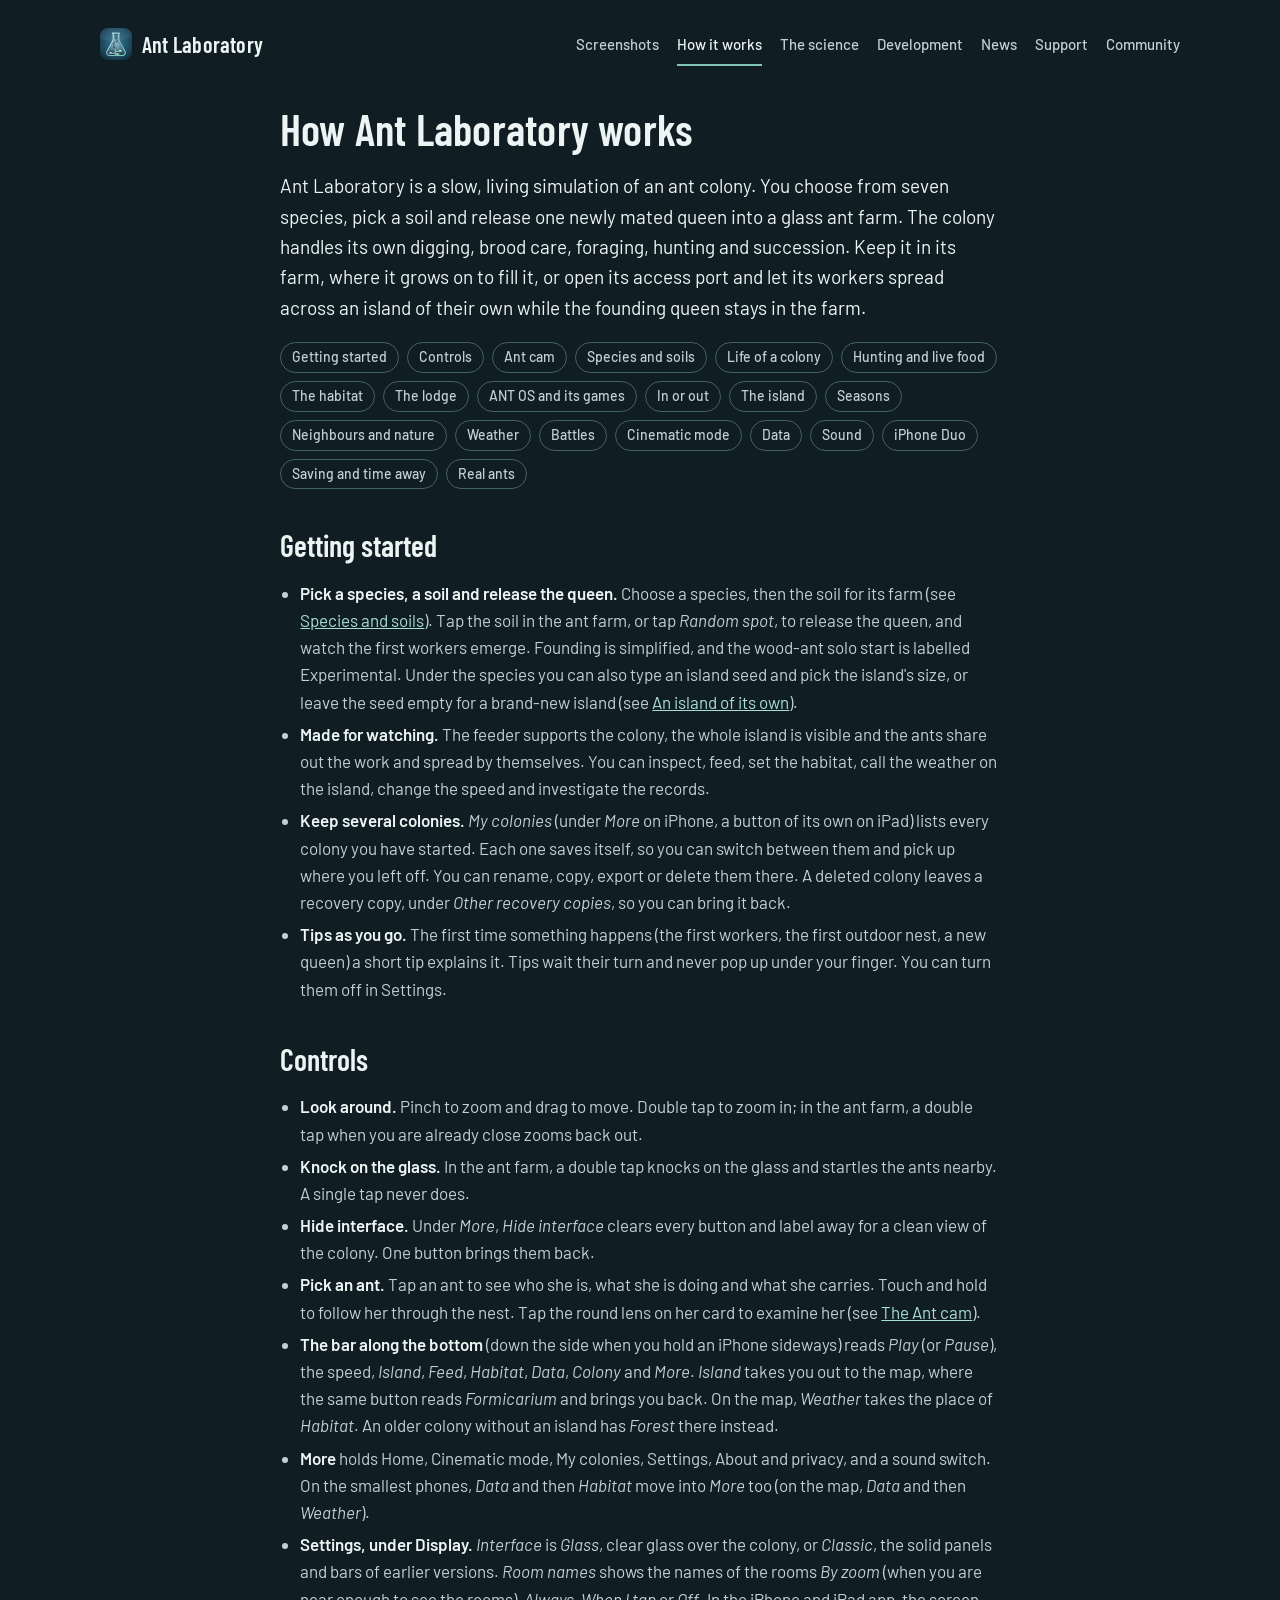
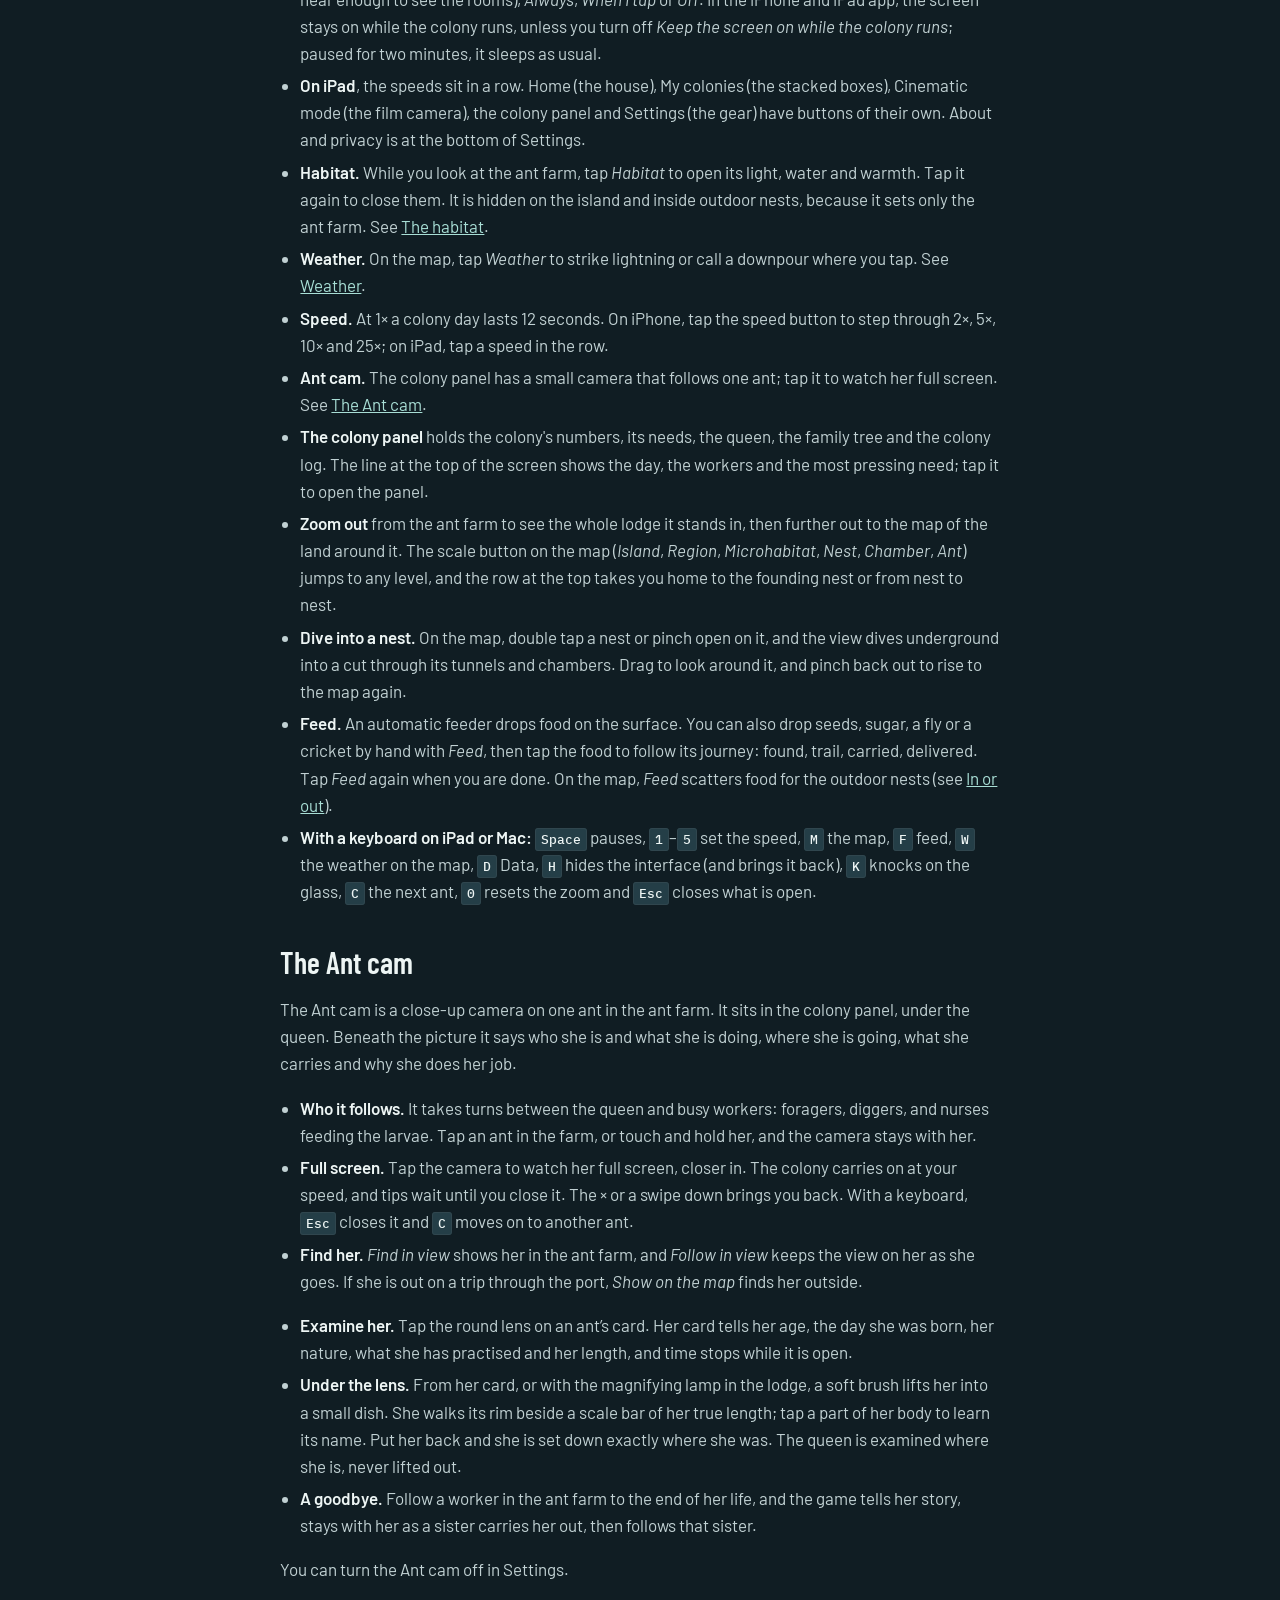
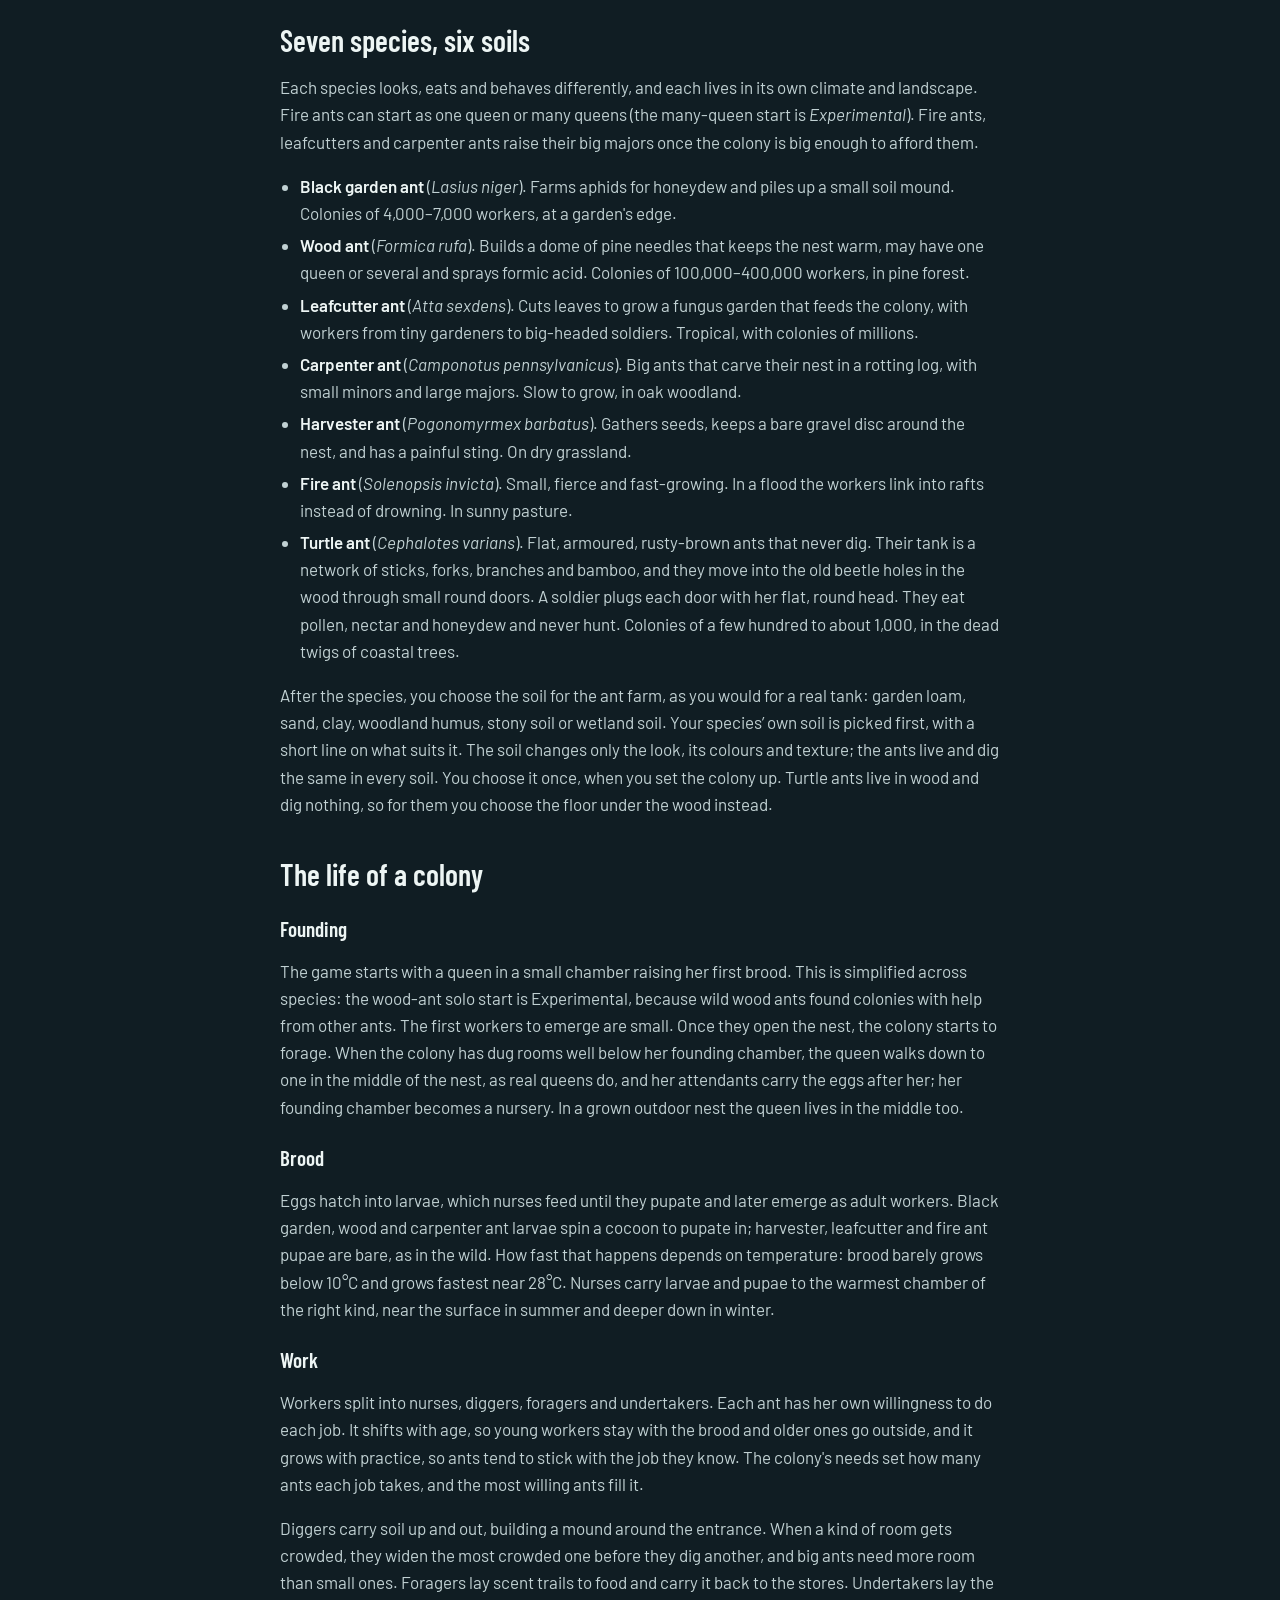
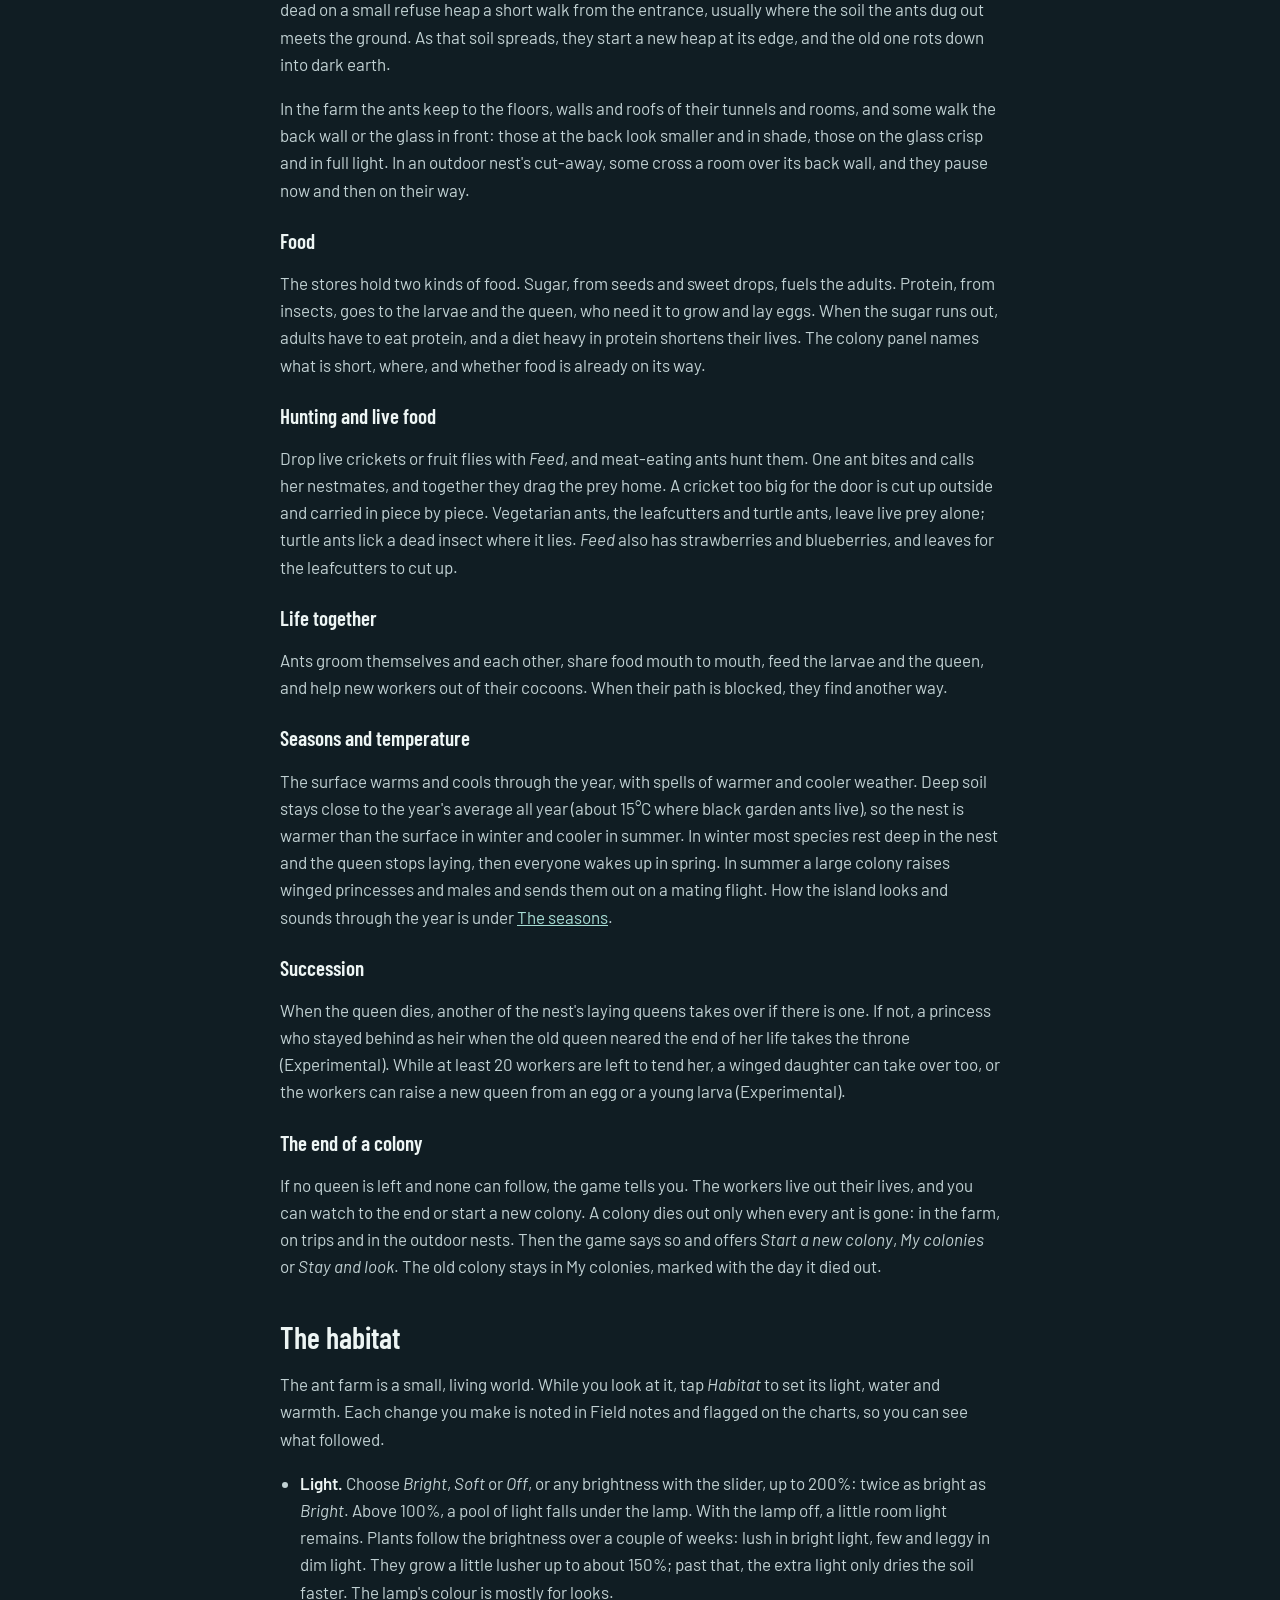
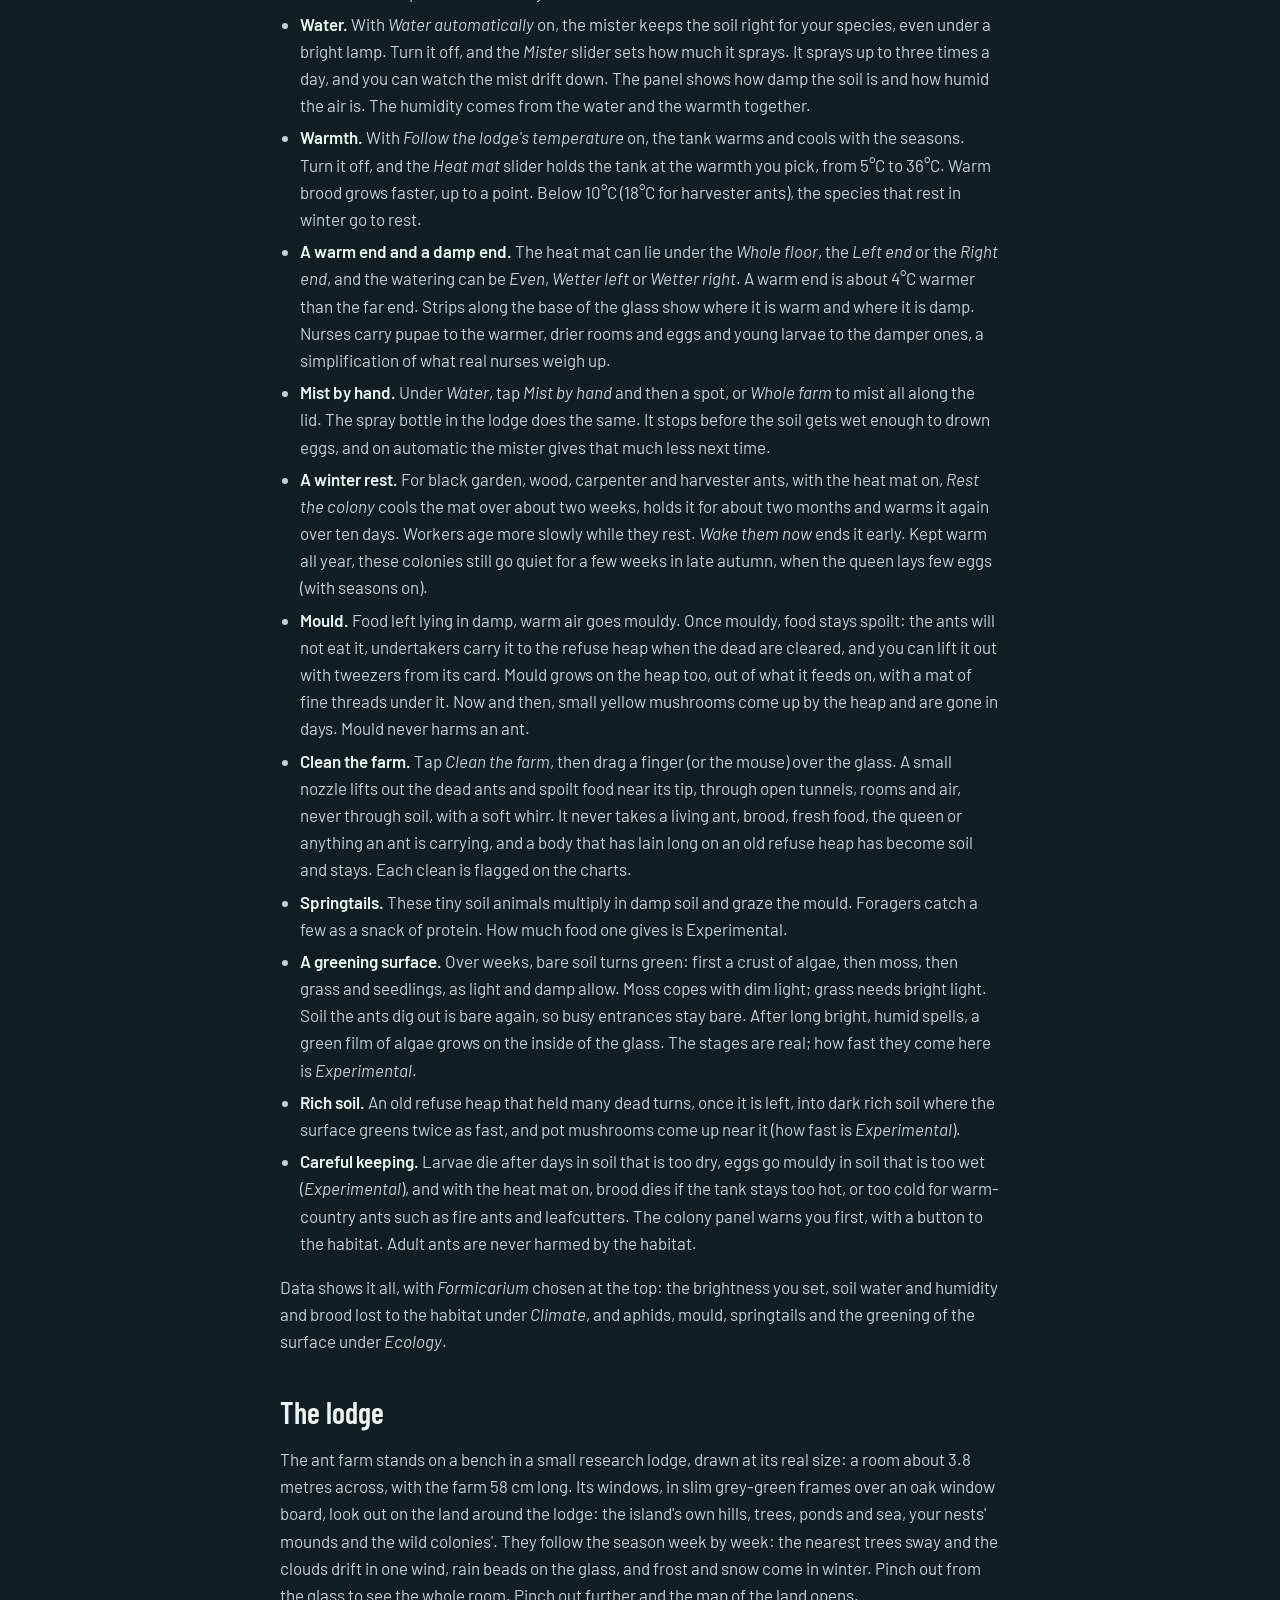
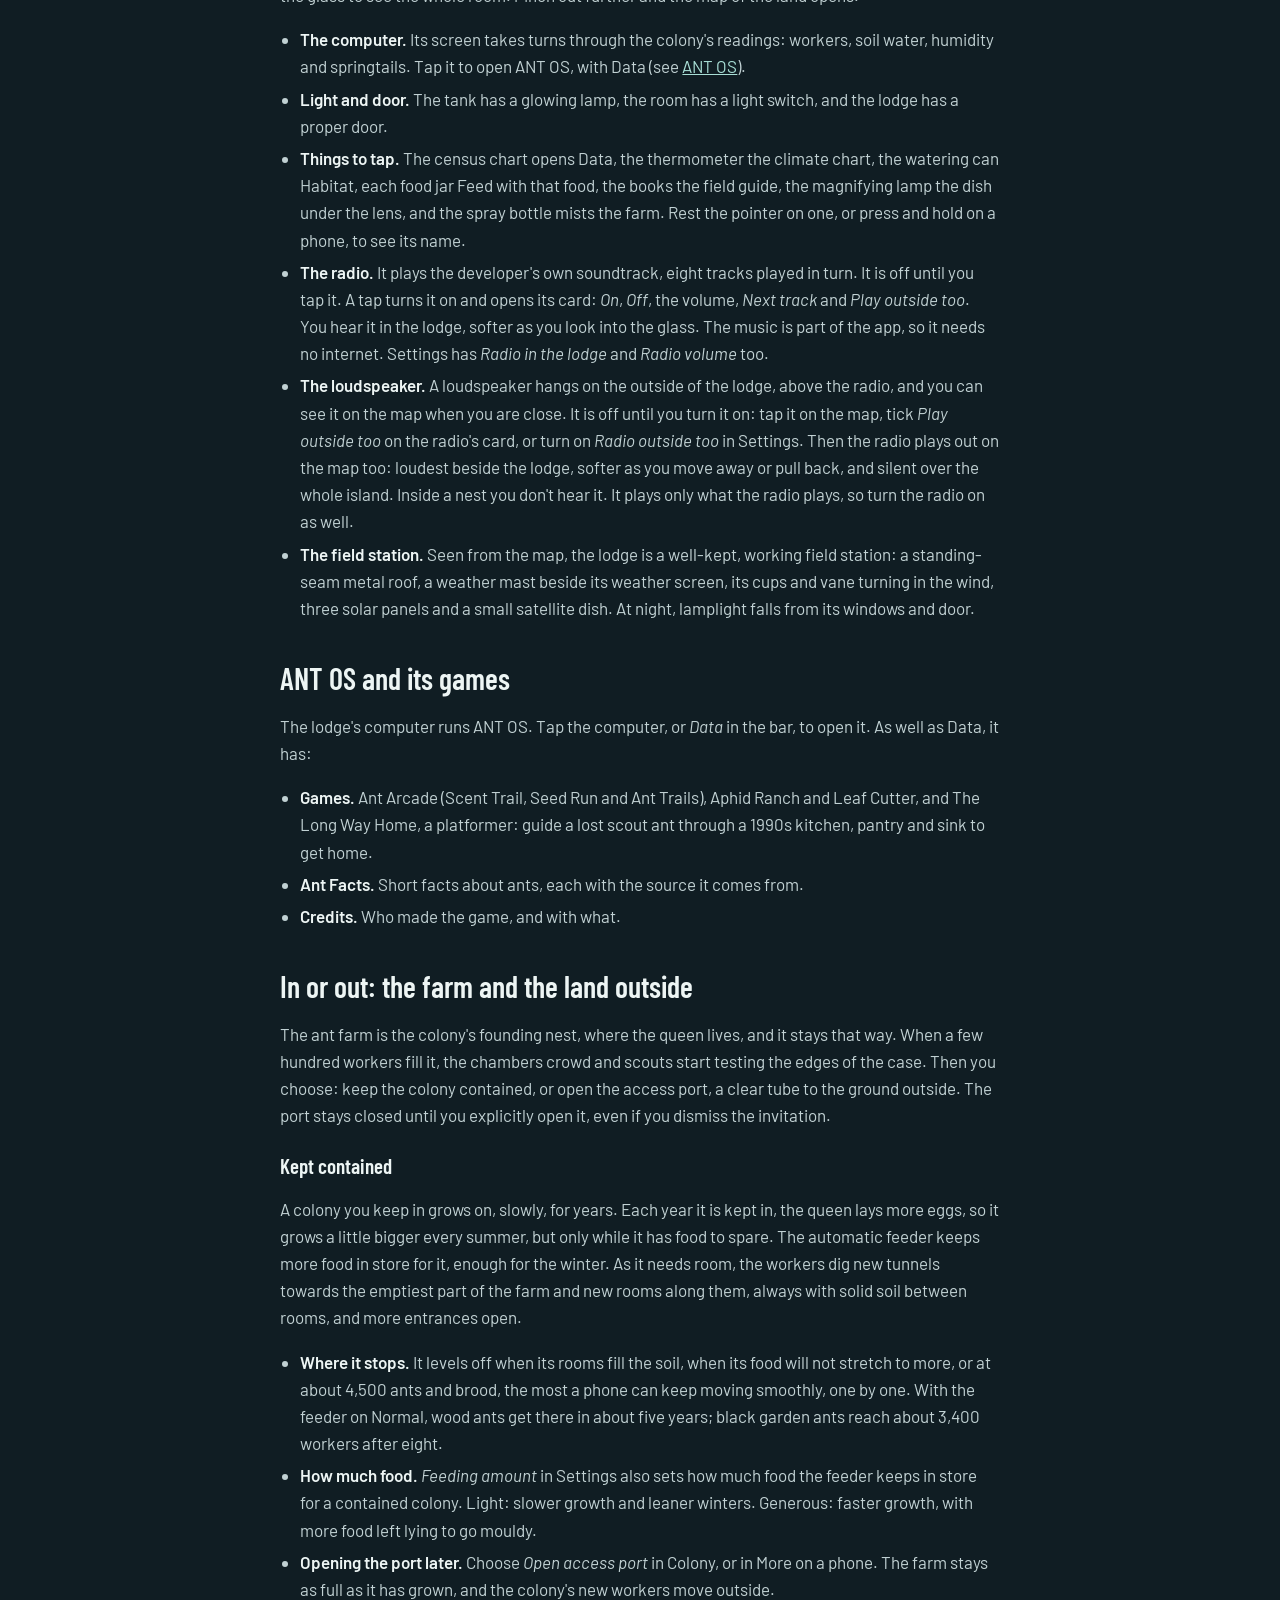
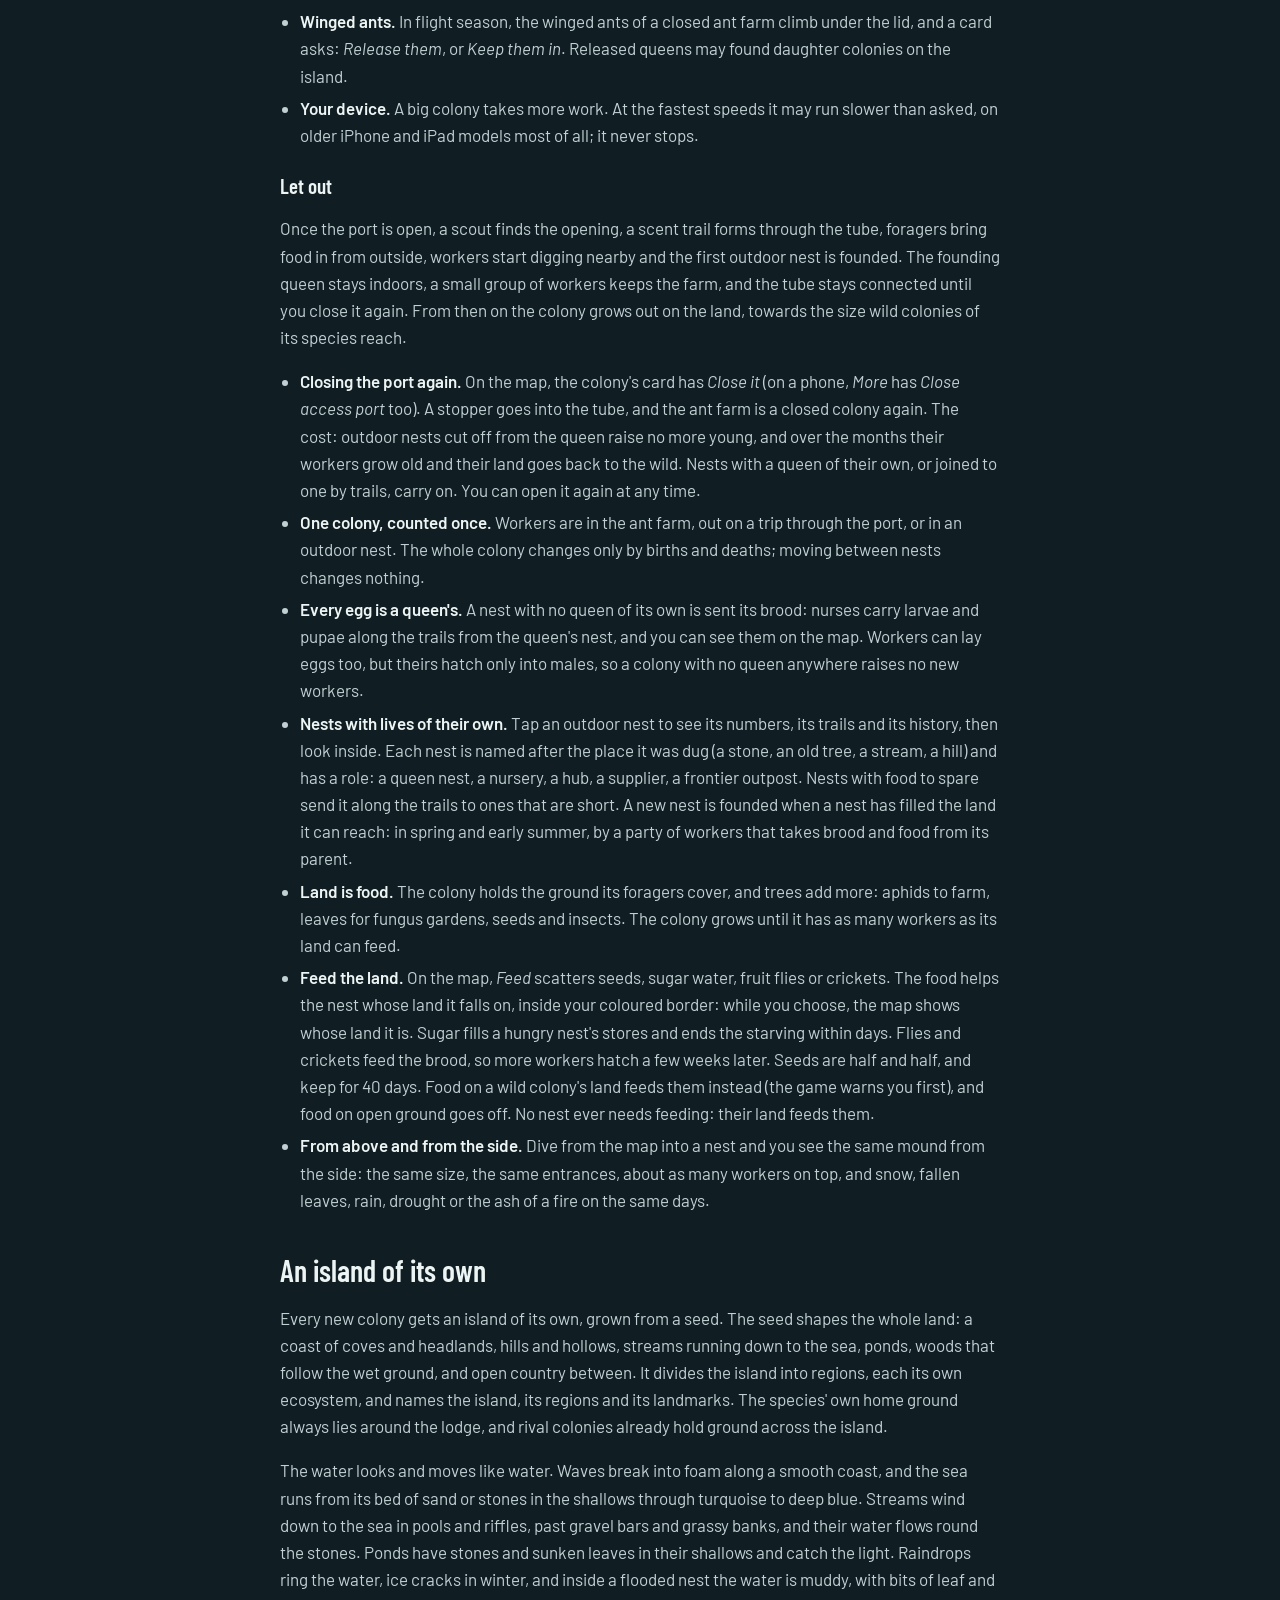
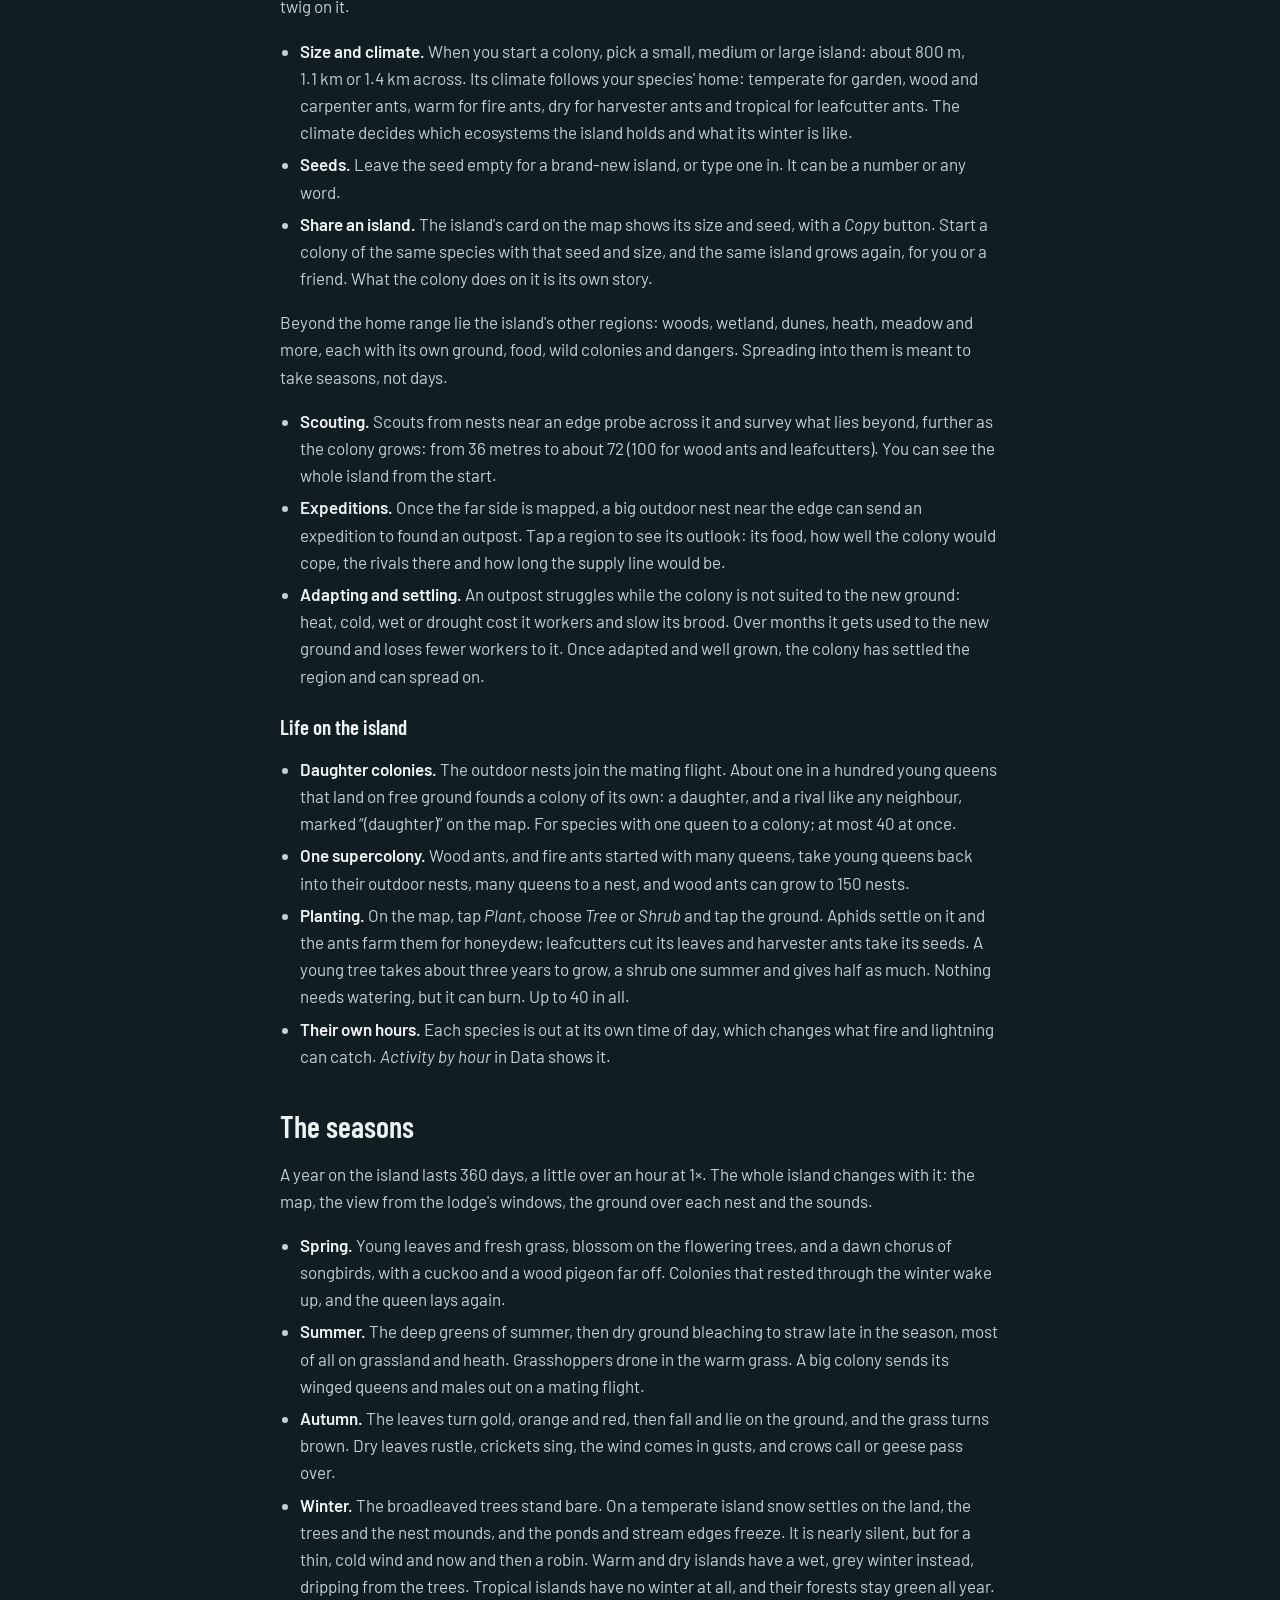
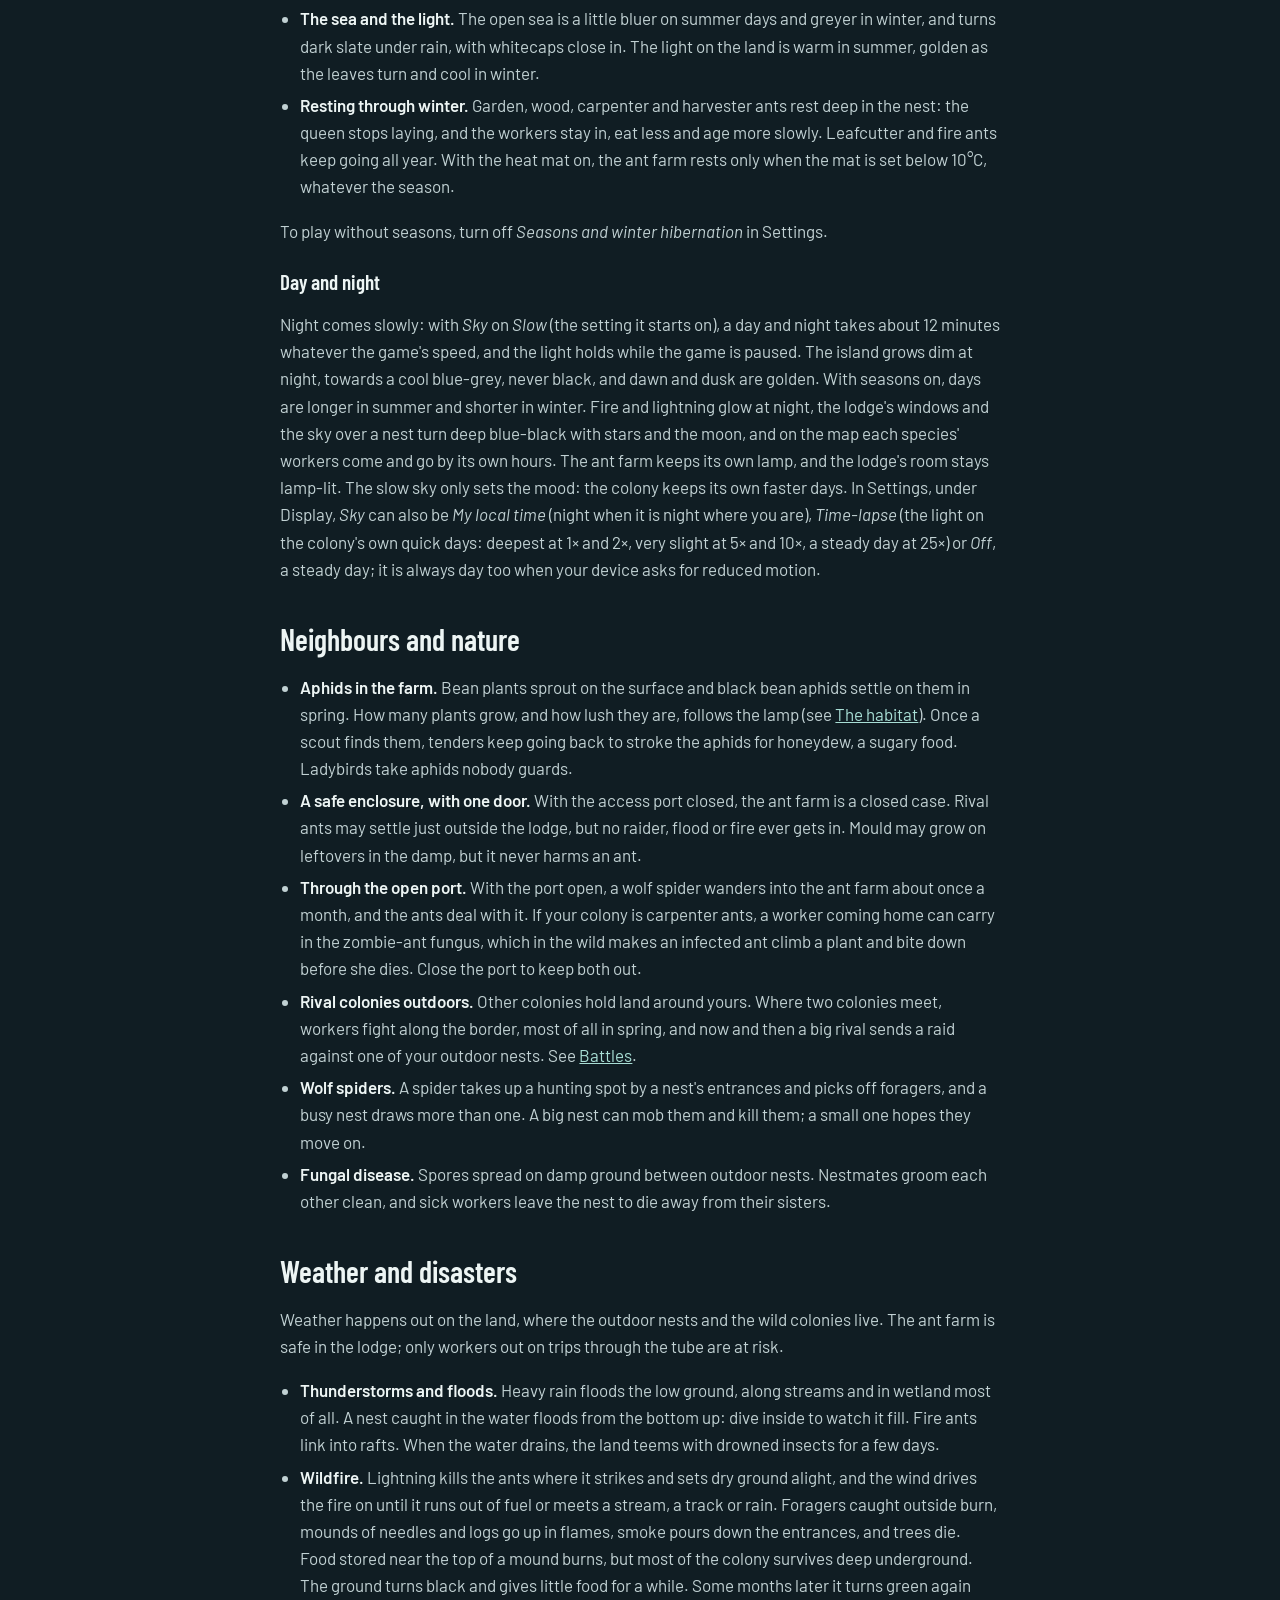
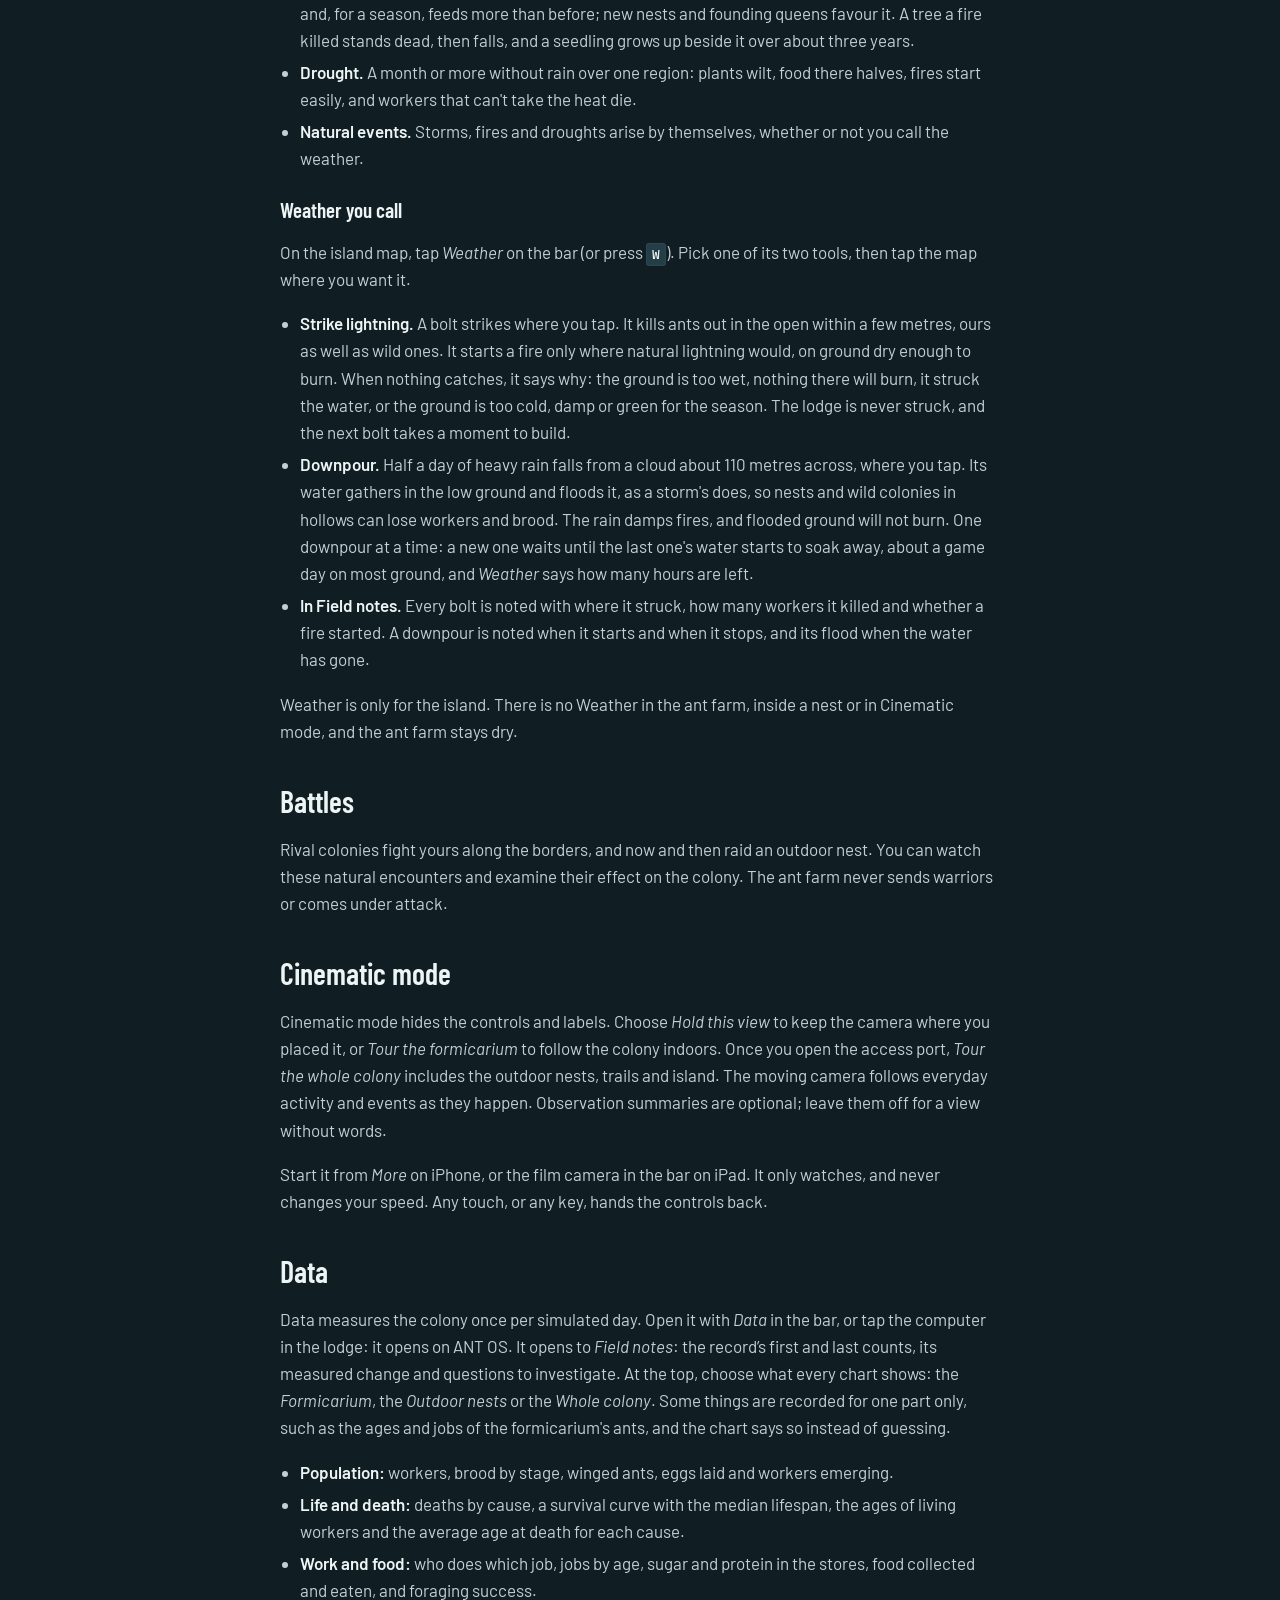
==== commit 67aeeefb: "Ant Laboratory website" ====
--- a/about.html
+++ b/about.html
@@ -4,7 +4,7 @@
 <meta charset="utf-8">
 <meta name="viewport" content="width=device-width, initial-scale=1">
 <title>How to play — Ant Laboratory</title>
-<meta name="description" content="Learn how Ant Laboratory works: raise a queen, care for the ant farm, explore its island and study the colony’s life on iPhone and iPad.">
+<meta name="description" content="Learn how Ant Laboratory works: raise a queen, care for the ant farm, explore its island and study the colony’s life on iPhone, iPad and Mac.">
 <meta name="theme-color" content="#101d23">
 <link rel="icon" href="favicon.svg?v=b617176d5f56" type="image/svg+xml">
 <link rel="icon" href="favicon-32.png?v=eda200b2afa7" type="image/png" sizes="32x32">
@@ -13,7 +13,7 @@
 <meta property="og:type" content="article">
 <meta property="og:site_name" content="Ant Laboratory">
 <meta property="og:title" content="How to play — Ant Laboratory">
-<meta property="og:description" content="Learn how Ant Laboratory works: raise a queen, care for the ant farm, explore its island and study the colony’s life on iPhone and iPad.">
+<meta property="og:description" content="Learn how Ant Laboratory works: raise a queen, care for the ant farm, explore its island and study the colony’s life on iPhone, iPad and Mac.">
 <meta property="og:url" content="https://www.antlaboratory.com/about.html">
 <meta property="og:image" content="https://www.antlaboratory.com/og-image.jpg?v=c70133c191d8">
 <meta property="og:image:width" content="1200">
@@ -21,7 +21,7 @@
 <meta property="og:image:alt" content="Ant Laboratory: a living ant farm and its island.">
 <meta name="twitter:card" content="summary_large_image">
 <meta name="twitter:title" content="How to play — Ant Laboratory">
-<meta name="twitter:description" content="Learn how Ant Laboratory works: raise a queen, care for the ant farm, explore its island and study the colony’s life on iPhone and iPad.">
+<meta name="twitter:description" content="Learn how Ant Laboratory works: raise a queen, care for the ant farm, explore its island and study the colony’s life on iPhone, iPad and Mac.">
 <meta name="twitter:image" content="https://www.antlaboratory.com/og-image.jpg?v=c70133c191d8">
 <meta name="twitter:image:alt" content="Ant Laboratory: a living ant farm and its island.">
 <link rel="stylesheet" href="fonts/fonts.css">
@@ -32,20 +32,22 @@
 <body>
 <header class="nav wrap-w">
   <a class="brand" href="./"><img src="icon-64.png?v=22aa451486ef" alt="" width="32" height="32">Ant Laboratory</a>
-  <nav aria-label="Site"><a href="./#screenshots">Screenshots</a><a href="about.html" aria-current="page">How it works</a><a href="science.html">The science</a><a href="development.html">Development</a><a href="support.html">Support</a><a data-forum hidden>Community</a></nav>
+  <nav aria-label="Site"><a href="./#screenshots">Screenshots</a><a href="about.html" aria-current="page">How it works</a><a href="science.html">The science</a><a href="development.html">Development</a><a href="news/" data-news>News</a><a href="support.html">Support</a><a data-forum hidden>Community</a></nav>
 </header>
 
 <main class="wrap doc">
   <h1>How Ant Laboratory works</h1>
-  <p class="lede">Ant Laboratory is a slow, living simulation of an ant colony. You choose from six species, pick a soil and release one newly mated queen into a glass ant farm. The colony handles its own digging, brood care, foraging and succession. Keep it in its farm, where it grows on to fill it, or open its access port and let its workers spread across an island of their own while the founding queen stays in the farm.</p>
+  <p class="lede">Ant Laboratory is a slow, living simulation of an ant colony. You choose from seven species, pick a soil and release one newly mated queen into a glass ant farm. The colony handles its own digging, brood care, foraging, hunting and succession. Keep it in its farm, where it grows on to fill it, or open its access port and let its workers spread across an island of their own while the founding queen stays in the farm.</p>
   <ul class="toc">
     <li><a href="#start">Getting started</a></li>
     <li><a href="#controls">Controls</a></li>
     <li><a href="#antcam">Ant cam</a></li>
     <li><a href="#species">Species and soils</a></li>
     <li><a href="#life">Life of a colony</a></li>
+    <li><a href="#hunting">Hunting and live food</a></li>
     <li><a href="#habitat">The habitat</a></li>
     <li><a href="#lodge">The lodge</a></li>
+    <li><a href="#antos">ANT OS and its games</a></li>
     <li><a href="#outside">In or out</a></li>
     <li><a href="#island">The island</a></li>
     <li><a href="#seasons">Seasons</a></li>
@@ -71,6 +73,8 @@
   <h2 id="controls">Controls</h2>
   <ul>
     <li><b>Look around.</b> Pinch to zoom and drag to move. Double tap to zoom in; in the ant farm, a double tap when you are already close zooms back out.</li>
+    <li><b>Knock on the glass.</b> In the ant farm, a double tap knocks on the glass and startles the ants nearby. A single tap never does.</li>
+    <li><b>Hide interface.</b> Under <i>More</i>, <i>Hide interface</i> clears every button and label away for a clean view of the colony. One button brings them back.</li>
     <li><b>Pick an ant.</b> Tap an ant to see who she is, what she is doing and what she carries. Touch and hold to follow her through the nest. Tap the round lens on her card to examine her (see <a href="#antcam">The Ant cam</a>).</li>
     <li><b>The bar along the bottom</b> (down the side when you hold an iPhone sideways) reads <i>Play</i> (or <i>Pause</i>), the speed, <i>Island</i>, <i>Feed</i>, <i>Habitat</i>, <i>Data</i>, <i>Colony</i> and <i>More</i>. <i>Island</i> takes you out to the map, where the same button reads <i>Formicarium</i> and brings you back. On the map, <i>Weather</i> takes the place of <i>Habitat</i>. An older colony without an island has <i>Forest</i> there instead.</li>
     <li><b>More</b> holds Home, Cinematic mode, My colonies, Settings, About and privacy, and a sound switch. On the smallest phones, <i>Data</i> and then <i>Habitat</i> move into <i>More</i> too (on the map, <i>Data</i> and then <i>Weather</i>).</li>
@@ -80,11 +84,11 @@
     <li><b>Weather.</b> On the map, tap <i>Weather</i> to strike lightning or call a downpour where you tap. See <a href="#weather">Weather</a>.</li>
     <li><b>Speed.</b> At 1× a colony day lasts 12 seconds. On iPhone, tap the speed button to step through 2×, 5×, 10× and 25×; on iPad, tap a speed in the row.</li>
     <li><b>Ant cam.</b> The colony panel has a small camera that follows one ant; tap it to watch her full screen. See <a href="#antcam">The Ant cam</a>.</li>
-    <li><b>The colony panel</b> holds the colony's numbers, its needs, the queen and the colony log. The line at the top of the screen shows the day, the workers and the most pressing need; tap it to open the panel.</li>
+    <li><b>The colony panel</b> holds the colony's numbers, its needs, the queen, the family tree and the colony log. The line at the top of the screen shows the day, the workers and the most pressing need; tap it to open the panel.</li>
     <li><b>Zoom out</b> from the ant farm to see the whole lodge it stands in, then further out to the map of the land around it. The scale button on the map (<i>Island</i>, <i>Region</i>, <i>Microhabitat</i>, <i>Nest</i>, <i>Chamber</i>, <i>Ant</i>) jumps to any level, and the row at the top takes you home to the founding nest or from nest to nest.</li>
     <li><b>Dive into a nest.</b> On the map, double tap a nest or pinch open on it, and the view dives underground into a cut through its tunnels and chambers. Drag to look around it, and pinch back out to rise to the map again.</li>
     <li><b>Feed.</b> An automatic feeder drops food on the surface. You can also drop seeds, sugar, a fly or a cricket by hand with <i>Feed</i>, then tap the food to follow its journey: found, trail, carried, delivered. Tap <i>Feed</i> again when you are done. On the map, <i>Feed</i> scatters food for the outdoor nests (see <a href="#outside">In or out</a>).</li>
-    <li><b>With a keyboard on iPad:</b> <kbd>Space</kbd> pauses, <kbd>1</kbd>–<kbd>5</kbd> set the speed, <kbd>M</kbd> the map, <kbd>F</kbd> feed, <kbd>W</kbd> the weather on the map, <kbd>D</kbd> Data, <kbd>H</kbd> the colony panel, <kbd>C</kbd> the next ant, <kbd>0</kbd> resets the zoom and <kbd>Esc</kbd> closes what is open.</li>
+    <li><b>With a keyboard on iPad or Mac:</b> <kbd>Space</kbd> pauses, <kbd>1</kbd>–<kbd>5</kbd> set the speed, <kbd>M</kbd> the map, <kbd>F</kbd> feed, <kbd>W</kbd> the weather on the map, <kbd>D</kbd> Data, <kbd>H</kbd> hides the interface (and brings it back), <kbd>K</kbd> knocks on the glass, <kbd>C</kbd> the next ant, <kbd>0</kbd> resets the zoom and <kbd>Esc</kbd> closes what is open.</li>
   </ul>
 
   <h2 id="antcam">The Ant cam</h2>
@@ -101,7 +105,7 @@
   </ul>
   <p>You can turn the Ant cam off in Settings.</p>
 
-  <h2 id="species">Six species, six soils</h2>
+  <h2 id="species">Seven species, six soils</h2>
   <p>Each species looks, eats and behaves differently, and each lives in its own climate and landscape. Fire ants can start as one queen or many queens (the many-queen start is <i>Experimental</i>). Fire ants, leafcutters and carpenter ants raise their big majors once the colony is big enough to afford them.</p>
   <ul>
     <li><b>Black garden ant</b> (<i>Lasius niger</i>). Farms aphids for honeydew and piles up a small soil mound. Colonies of 4,000–7,000 workers, at a garden's edge.</li>
@@ -110,8 +114,9 @@
     <li><b>Carpenter ant</b> (<i>Camponotus pennsylvanicus</i>). Big ants that carve their nest in a rotting log, with small minors and large majors. Slow to grow, in oak woodland.</li>
     <li><b>Harvester ant</b> (<i>Pogonomyrmex barbatus</i>). Gathers seeds, keeps a bare gravel disc around the nest, and has a painful sting. On dry grassland.</li>
     <li><b>Fire ant</b> (<i>Solenopsis invicta</i>). Small, fierce and fast-growing. In a flood the workers link into rafts instead of drowning. In sunny pasture.</li>
-  </ul>
-  <p>After the species, you choose the soil for the ant farm, as you would for a real tank: garden loam, sand, clay, woodland humus, stony soil or wetland soil. Your species’ own soil is picked first, with a short line on what suits it. The soil changes only the look, its colours and texture; the ants live and dig the same in every soil. You choose it once, when you set the colony up.</p>
+    <li><b>Turtle ant</b> (<i>Cephalotes varians</i>). Flat, armoured, rusty-brown ants that never dig. Their tank is a network of sticks, forks, branches and bamboo, and they move into the old beetle holes in the wood through small round doors. A soldier plugs each door with her flat, round head. They eat pollen, nectar and honeydew and never hunt. Colonies of a few hundred to about 1,000, in the dead twigs of coastal trees.</li>
+  </ul>
+  <p>After the species, you choose the soil for the ant farm, as you would for a real tank: garden loam, sand, clay, woodland humus, stony soil or wetland soil. Your species’ own soil is picked first, with a short line on what suits it. The soil changes only the look, its colours and texture; the ants live and dig the same in every soil. You choose it once, when you set the colony up. Turtle ants live in wood and dig nothing, so for them you choose the floor under the wood instead.</p>
 
   <h2 id="life">The life of a colony</h2>
   <h3>Founding</h3>
@@ -124,6 +129,10 @@
   <p>In the farm the ants keep to the floors, walls and roofs of their tunnels and rooms, and some walk the back wall or the glass in front: those at the back look smaller and in shade, those on the glass crisp and in full light. In an outdoor nest's cut-away, some cross a room over its back wall, and they pause now and then on their way.</p>
   <h3>Food</h3>
   <p>The stores hold two kinds of food. Sugar, from seeds and sweet drops, fuels the adults. Protein, from insects, goes to the larvae and the queen, who need it to grow and lay eggs. When the sugar runs out, adults have to eat protein, and a diet heavy in protein shortens their lives. The colony panel names what is short, where, and whether food is already on its way.</p>
+  <h3 id="hunting">Hunting and live food</h3>
+  <p>Drop live crickets or fruit flies with <i>Feed</i>, and meat-eating ants hunt them. One ant bites and calls her nestmates, and together they drag the prey home. A cricket too big for the door is cut up outside and carried in piece by piece. Vegetarian ants, the leafcutters and turtle ants, leave live prey alone; turtle ants lick a dead insect where it lies. <i>Feed</i> also has strawberries and blueberries, and leaves for the leafcutters to cut up.</p>
+  <h3>Life together</h3>
+  <p>Ants groom themselves and each other, share food mouth to mouth, feed the larvae and the queen, and help new workers out of their cocoons. When their path is blocked, they find another way.</p>
   <h3>Seasons and temperature</h3>
   <p>The surface warms and cools through the year, with spells of warmer and cooler weather. Deep soil stays close to the year's average all year (about 15°C where black garden ants live), so the nest is warmer than the surface in winter and cooler in summer. In winter most species rest deep in the nest and the queen stops laying, then everyone wakes up in spring. In summer a large colony raises winged princesses and males and sends them out on a mating flight. How the island looks and sounds through the year is under <a href="#seasons">The seasons</a>.</p>
   <h3>Succession</h3>
@@ -152,11 +161,20 @@
   <h2 id="lodge">The lodge</h2>
   <p>The ant farm stands on a bench in a small research lodge, drawn at its real size: a room about 3.8 metres across, with the farm 58&nbsp;cm long. Its windows, in slim grey-green frames over an oak window board, look out on the land around the lodge: the island's own hills, trees, ponds and sea, your nests' mounds and the wild colonies'. They follow the season week by week: the nearest trees sway and the clouds drift in one wind, rain beads on the glass, and frost and snow come in winter. Pinch out from the glass to see the whole room. Pinch out further and the map of the land opens.</p>
   <ul>
-    <li><b>The computer.</b> Its screen takes turns through the colony's readings: workers, soil water, humidity and springtails. Tap it to open Data.</li>
+    <li><b>The computer.</b> Its screen takes turns through the colony's readings: workers, soil water, humidity and springtails. Tap it to open ANT OS, with Data (see <a href="#antos">ANT OS</a>).</li>
+    <li><b>Light and door.</b> The tank has a glowing lamp, the room has a light switch, and the lodge has a proper door.</li>
     <li><b>Things to tap.</b> The census chart opens Data, the thermometer the climate chart, the watering can Habitat, each food jar Feed with that food, the books the field guide, the magnifying lamp the dish under the lens, and the spray bottle mists the farm. Rest the pointer on one, or press and hold on a phone, to see its name.</li>
     <li><b>The radio.</b> It plays the developer's own soundtrack, eight tracks played in turn. It is off until you tap it. A tap turns it on and opens its card: <i>On</i>, <i>Off</i>, the volume, <i>Next track</i> and <i>Play outside too</i>. You hear it in the lodge, softer as you look into the glass. The music is part of the app, so it needs no internet. Settings has <i>Radio in the lodge</i> and <i>Radio volume</i> too.</li>
     <li><b>The loudspeaker.</b> A loudspeaker hangs on the outside of the lodge, above the radio, and you can see it on the map when you are close. It is off until you turn it on: tap it on the map, tick <i>Play outside too</i> on the radio's card, or turn on <i>Radio outside too</i> in Settings. Then the radio plays out on the map too: loudest beside the lodge, softer as you move away or pull back, and silent over the whole island. Inside a nest you don't hear it. It plays only what the radio plays, so turn the radio on as well.</li>
     <li><b>The field station.</b> Seen from the map, the lodge is a well-kept, working field station: a standing-seam metal roof, a weather mast beside its weather screen, its cups and vane turning in the wind, three solar panels and a small satellite dish. At night, lamplight falls from its windows and door.</li>
+  </ul>
+
+  <h2 id="antos">ANT OS and its games</h2>
+  <p>The lodge's computer runs ANT OS. Tap the computer, or <i>Data</i> in the bar, to open it. As well as Data, it has:</p>
+  <ul>
+    <li><b>Games.</b> Ant Arcade (Scent Trail, Seed Run and Ant Trails), Aphid Ranch and Leaf Cutter, and The Long Way Home, a platformer: guide a lost scout ant through a 1990s kitchen, pantry and sink to get home.</li>
+    <li><b>Ant Facts.</b> Short facts about ants, each with the source it comes from.</li>
+    <li><b>Credits.</b> Who made the game, and with what.</li>
   </ul>
 
   <h2 id="outside">In or out: the farm and the land outside</h2>
@@ -173,7 +191,7 @@
   <h3>Let out</h3>
   <p>Once the port is open, a scout finds the opening, a scent trail forms through the tube, foragers bring food in from outside, workers start digging nearby and the first outdoor nest is founded. The founding queen stays indoors, a small group of workers keeps the farm, and the tube stays connected until you close it again. From then on the colony grows out on the land, towards the size wild colonies of its species reach.</p>
   <ul>
-    <li><b>Closing the port again.</b> On the map, the colony's card has <i>Close it</i> (on a phone, <i>More</i> has <i>Close access port</i> too). A stopper goes into the tube, and the ant farm is a sealed colony again. The cost: outdoor nests cut off from the queen raise no more young, and over the months their workers grow old and their land goes back to the wild. Nests with a queen of their own, or joined to one by trails, carry on. You can open it again at any time.</li>
+    <li><b>Closing the port again.</b> On the map, the colony's card has <i>Close it</i> (on a phone, <i>More</i> has <i>Close access port</i> too). A stopper goes into the tube, and the ant farm is a closed colony again. The cost: outdoor nests cut off from the queen raise no more young, and over the months their workers grow old and their land goes back to the wild. Nests with a queen of their own, or joined to one by trails, carry on. You can open it again at any time.</li>
     <li><b>One colony, counted once.</b> Workers are in the ant farm, out on a trip through the port, or in an outdoor nest. The whole colony changes only by births and deaths; moving between nests changes nothing.</li>
     <li><b>Every egg is a queen's.</b> A nest with no queen of its own is sent its brood: nurses carry larvae and pupae along the trails from the queen's nest, and you can see them on the map. Workers can lay eggs too, but theirs hatch only into males, so a colony with no queen anywhere raises no new workers.</li>
     <li><b>Nests with lives of their own.</b> Tap an outdoor nest to see its numbers, its trails and its history, then look inside. Each nest is named after the place it was dug (a stone, an old tree, a stream, a hill) and has a role: a queen nest, a nursery, a hub, a supplier, a frontier outpost. Nests with food to spare send it along the trails to ones that are short. A new nest is founded when a nest has filled the land it can reach: in spring and early summer, by a party of workers that takes brood and food from its parent.</li>
@@ -222,7 +240,8 @@
   <h2 id="nature">Neighbours and nature</h2>
   <ul>
     <li><b>Aphids in the farm.</b> Bean plants sprout on the surface and black bean aphids settle on them in spring. How many plants grow, and how lush they are, follows the lamp (see <a href="#habitat">The habitat</a>). Once a scout finds them, tenders keep going back to stroke the aphids for honeydew, a sugary food. Ladybirds take aphids nobody guards.</li>
-    <li><b>A sealed enclosure.</b> The ant farm is a closed case. Rival ants may settle just outside the lodge, but no spider, raider, disease, flood or fire gets in. Mould may grow on leftovers in the damp, but it never harms an ant.</li>
+    <li><b>A safe enclosure, with one door.</b> With the access port closed, the ant farm is a closed case. Rival ants may settle just outside the lodge, but no raider, flood or fire ever gets in. Mould may grow on leftovers in the damp, but it never harms an ant.</li>
+    <li><b>Through the open port.</b> With the port open, a wolf spider wanders into the ant farm about once a month, and the ants deal with it. If your colony is carpenter ants, a worker coming home can carry in the zombie-ant fungus, which in the wild makes an infected ant climb a plant and bite down before she dies. Close the port to keep both out.</li>
     <li><b>Rival colonies outdoors.</b> Other colonies hold land around yours. Where two colonies meet, workers fight along the border, most of all in spring, and now and then a big rival sends a raid against one of your outdoor nests. See <a href="#war">Battles</a>.</li>
     <li><b>Wolf spiders.</b> A spider takes up a hunting spot by a nest's entrances and picks off foragers, and a busy nest draws more than one. A big nest can mob them and kill them; a small one hopes they move on.</li>
     <li><b>Fungal disease.</b> Spores spread on damp ground between outdoor nests. Nestmates groom each other clean, and sick workers leave the nest to die away from their sisters.</li>
@@ -243,7 +262,7 @@
     <li><b>Downpour.</b> Half a day of heavy rain falls from a cloud about 110 metres across, where you tap. Its water gathers in the low ground and floods it, as a storm's does, so nests and wild colonies in hollows can lose workers and brood. The rain damps fires, and flooded ground will not burn. One downpour at a time: a new one waits until the last one's water starts to soak away, about a game day on most ground, and <i>Weather</i> says how many hours are left.</li>
     <li><b>In Field notes.</b> Every bolt is noted with where it struck, how many workers it killed and whether a fire started. A downpour is noted when it starts and when it stops, and its flood when the water has gone.</li>
   </ul>
-  <p>Weather is only for the island. There is no Weather in the ant farm, inside a nest or in Cinematic mode, and the ant farm stays sealed and dry.</p>
+  <p>Weather is only for the island. There is no Weather in the ant farm, inside a nest or in Cinematic mode, and the ant farm stays dry.</p>
 
   <h2 id="war">Battles</h2>
   <p>Rival colonies fight yours along the borders, and now and then raid an outdoor nest. You can watch these natural encounters and examine their effect on the colony. The ant farm never sends warriors or comes under attack.</p>
@@ -253,7 +272,7 @@
   <p>Start it from <i>More</i> on iPhone, or the film camera in the bar on iPad. It only watches, and never changes your speed. Any touch, or any key, hands the controls back.</p>
 
   <h2 id="lab">Data</h2>
-  <p>Data measures the colony once per simulated day. Open it with <i>Data</i> in the bar, or tap the computer in the lodge. It opens to <i>Field notes</i>: the record’s first and last counts, its measured change and questions to investigate. At the top, choose what every chart shows: the <i>Formicarium</i>, the <i>Outdoor nests</i> or the <i>Whole colony</i>. Some things are recorded for one part only, such as the ages and jobs of the formicarium's ants, and the chart says so instead of guessing.</p>
+  <p>Data measures the colony once per simulated day. Open it with <i>Data</i> in the bar, or tap the computer in the lodge: it opens on ANT OS. It opens to <i>Field notes</i>: the record’s first and last counts, its measured change and questions to investigate. At the top, choose what every chart shows: the <i>Formicarium</i>, the <i>Outdoor nests</i> or the <i>Whole colony</i>. Some things are recorded for one part only, such as the ages and jobs of the formicarium's ants, and the chart says so instead of guessing.</p>
   <ul>
     <li><b>Population:</b> workers, brood by stage, winged ants, eggs laid and workers emerging.</li>
     <li><b>Life and death:</b> deaths by cause, a survival curve with the median lifespan, the ages of living workers and the average age at death for each cause.</li>
@@ -264,6 +283,8 @@
     <li><b>Territory:</b> the whole colony against what its land can feed, the land it holds, its rivals, and losses to fights, floods, fire and drought.</li>
     <li><b>Field notes:</b> a measured change over the chosen record, its time span and sampling resolution, with links to investigate development, food and climate, and every bolt and downpour you call. Missing history stays unknown.</li>
     <li><b>The keeper's notebook:</b> a flag on the charts for each change you make to the habitat or the feeder, your own notes for any day, and <i>Compare</i>, which shows the four weeks around a change with the averages before and after.</li>
+    <li><b>Experiments:</b> after you change the habitat or the feeder, the Lab tells you what to watch, then shows what happened.</li>
+    <li><b>Where your ants came from:</b> every nest's card tells how it began, and the colony panel shows the family tree.</li>
     <li><b>The colony's health:</b> in the colony panel, a Growth line says what is holding the colony back, and five tiles show its brood, foragers, tidiness, food and deaths.</li>
     <li><b>The field guide:</b> a page for each species, with the worker, the major, the queen and the male drawn at true size, and chapters on castes, founding, growing up and who does which job. Each says what happens in the wild, shows your colony's numbers beside the real ones, and marks what is simplified or <i>Experimental</i>. Open it from Data, from More on a phone, or from the books in the lodge.</li>
     <li><b>Methods &amp; data:</b> how the numbers are made, the island seed and the simulation seed, and spreadsheet (CSV) files of the daily measurements (for the part you chose, or everything), every recorded death, the worker life table and the colony log, which you can save or send from the share sheet.</li>
@@ -315,10 +336,10 @@
 </main>
 
 <footer class="foot wrap-w">
-  <nav aria-label="More"><a href="./">Home</a><a href="development.html">Development</a><a href="support.html">Support</a><a href="privacy.html">Privacy</a></nav>
+  <nav aria-label="More"><a href="./">Home</a><a href="development.html">Development</a><a href="news/" data-news>News</a><a href="support.html">Support</a><a href="privacy.html">Privacy</a></nav>
   <span>© <span data-year>2026</span> <span data-owner>Ant Laboratory</span></span>
   <nav class="follow" aria-label="Follow Ant Laboratory"><span>Follow</span><a data-link="instagram" href="https://www.instagram.com/antlaboratorysim/" rel="noopener"><img class="sico" src="img/logo-instagram.svg" width="29" height="29" alt="">Instagram</a><a data-link="tiktok" href="https://www.tiktok.com/@antlaboratory" rel="noopener">TikTok</a><a data-link="forum" href="https://www.reddit.com/r/antlaboratory/" rel="noopener" aria-label="Reddit: r/antlaboratory"><img class="sico full" src="img/logo-reddit.svg" width="29" height="29" alt="">r/antlaboratory</a><a data-link="redditUser" href="https://www.reddit.com/user/antlaboratory/" rel="noopener" aria-label="Reddit: u/antlaboratory"><img class="sico full" src="img/logo-reddit.svg" width="29" height="29" alt="">u/antlaboratory</a></nav>
-  <span class="credits">Apple, the Apple logo, iPhone and iPad are trademarks of Apple Inc., registered in the U.S. and other countries and regions. App Store is a service mark of Apple Inc. Android is a trademark of Google LLC. Google Play and the Google Play logo are trademarks of Google LLC. Instagram, Reddit and their logos are trademarks of their owners. TikTok is a trademark of its owner. Fonts: Barlow and Barlow Condensed (Jeremy Tribby) and IBM Plex Mono (IBM), SIL Open Font License 1.1. Most nature sounds are recordings made by the developer. The ants’ sounds are made in the app. The lodge radio plays the developer’s own soundtrack.</span>
+  <span class="credits">Apple, the Apple logo, iPhone, iPad and Mac are trademarks of Apple Inc., registered in the U.S. and other countries and regions. App Store is a service mark of Apple Inc. Android is a trademark of Google LLC. Google Play and the Google Play logo are trademarks of Google LLC. Steam is a trademark of Valve Corporation. Instagram, Reddit and their logos are trademarks of their owners. TikTok is a trademark of its owner. Fonts: Barlow and Barlow Condensed (Jeremy Tribby) and IBM Plex Mono (IBM), SIL Open Font License 1.1. Most nature sounds are recordings made by the developer. The ants’ sounds are made in the app. The lodge radio plays the developer’s own soundtrack.</span>
 </footer>
 </body>
 </html>
--- a/page.css
+++ b/page.css
@@ -53,7 +53,11 @@
 .store-soon { display: inline-flex; align-items: center; min-height: 48px; margin: 0; padding: 8px 18px; border: 1px solid var(--line-2); border-radius: 8px; color: var(--ink); font-weight: 600; }
 .get { display: flex; flex-wrap: wrap; align-items: center; gap: 14px 18px; margin-top: 26px; }
 .get .fine { margin: 0; max-width: 300px; line-height: 1.45; }
-
+/* Steam, coming soon: quieter than the two live badges and not a link. A plain wordmark until the owner swaps in Valve's
+   official badge (docs/NOTES-app.md, 31 October 2026) */
+.steam-soon { display: inline-flex; align-items: center; gap: 10px; min-height: 48px; margin: 0; padding: 6px 14px; border: 1px dashed var(--line-2); border-radius: 8px; color: var(--ink-3); font-size: 14px; line-height: 1.25; }
+.steam-word { font: 600 16px/1 var(--f-cond); letter-spacing: .16em; text-transform: uppercase; color: var(--ink-2); padding-right: 10px; border-right: 1px solid var(--line-2); }
+.get-fine { margin: 12px 0 0; max-width: 460px; line-height: 1.45; }
 /* ---- phones ---- */
 .phone { margin: 0; border-radius: 34px; padding: 7px; background: #0b161b; border: 1px solid #44616b; box-shadow: 0 30px 70px rgba(0,0,0,.55), 0 0 0 1px rgba(130,197,188,.12); }
 .phone img { width: 100%; aspect-ratio: 400 / 793; object-fit: cover; border-radius: 28px; background: #1c3038; }
@@ -69,7 +73,7 @@
 .explore:hover { background: var(--amber-2); }
 .release-note { color: var(--ink-3); font-size: 13px; margin: 14px 0 0; }
 .hero-also { color: var(--ink-2); font-size: 15px; margin: 8px 0 0; }
-/* the Android beta, with the other places to play beside it */
+/* the release highlights, with the other places to play beside them */
 .platforms { display: grid; grid-template-columns: minmax(0, 1.2fr) minmax(0, 1fr); gap: 24px 48px; align-items: start; padding-top: 44px; padding-bottom: 44px; border-top: 1px solid var(--line); }
 .platforms h2 { margin-top: 0; font-size: 36px; }
 .platforms .get { margin-top: 20px; }
@@ -250,8 +254,25 @@
 /* (balanced, so a long line wraps in two even lines; the pages keep each date and each · with the word before it) */
 .mile-h { margin: 0; display: flex; flex-wrap: wrap; align-items: baseline; gap: 4px 12px; font: 500 12.5px/1.4 var(--f-mono); letter-spacing: .1em; text-transform: uppercase; color: var(--ink-3); text-wrap: balance; }
 .mile-h .ver { font: 600 24px/1 var(--f-cond); letter-spacing: .01em; text-transform: none; color: var(--amber); }
-.miles h2 { margin: 8px 0 8px; color: var(--ink); }
+.miles h2, .miles h3 { margin: 8px 0 8px; color: var(--ink); }
 .miles ul { margin: 10px 0 0; }
+
+/* ---- news (built from site-src/news by site_news.py): a list of cards, newest first, and one reading page per post ---- */
+.news-list { list-style: none; margin: 28px 0 0; padding: 0; display: grid; gap: 16px; }
+.news-list li { margin: 0; }
+.news-card { display: grid; grid-template-columns: 250px minmax(0, 1fr); gap: 22px; align-items: center; padding: 14px; background: var(--panel); border: 1px solid var(--line); border-radius: 12px; color: var(--ink); text-decoration: none; }
+.news-card:hover { border-color: var(--amber); background: var(--panel-2); }
+.news-thumb { margin: 0; }
+.news-thumb img { width: 100%; aspect-ratio: 16 / 10; object-fit: cover; border-radius: 8px; background: var(--panel-2); }
+.news-card h2 { margin: 6px 0 6px; font-size: 27px; color: var(--ink); }
+.news-meta { margin: 0; font: 500 12.5px/1.4 var(--f-mono); letter-spacing: .1em; text-transform: uppercase; color: var(--amber); }
+.news-sum { margin: 0; font-size: 15.5px; line-height: 1.5; }
+.news-fig { margin: 26px 0; }
+.news-fig img { width: 100%; border-radius: 12px; border: 1px solid var(--line-2); background: var(--panel-2); }
+.news-fig figcaption { margin-top: 8px; font-size: 14.5px; line-height: 1.45; color: var(--ink-3); }
+.news-post ol { padding-left: 1.4em; }
+.news-more { display: flex; flex-wrap: wrap; gap: 0 24px; margin-top: 36px; padding-top: 14px; border-top: 1px solid var(--line); }
+.news-more a { display: inline-flex; align-items: center; min-height: 44px; }
 
 @media (max-width: 980px) {
   .hero { grid-template-columns: minmax(0, 1fr); gap: 20px; }
@@ -302,6 +323,9 @@
   .miles > li::before { left: -28px; }
   .miles > li.launch { padding: 16px 16px 6px; }
   .miles > li.launch::before { left: -29px; top: 20px; }
+  .news-card { grid-template-columns: minmax(0, 1fr); gap: 12px; padding: 12px 12px 16px; }
+  .news-card h2 { font-size: 25px; }
+  .news-fig { margin: 20px 0; }
 }
 @media (max-width: 380px) {
   .brand { font-size: 19px; }
@@ -309,3 +333,11 @@
   .hero-p .phone { width: 188px; }
 }
 @media (prefers-reduced-motion: no-preference) { html { scroll-behavior: smooth; } }
+/* three phones in a row on a page of words (What's new) */
+.phones3 { display: grid; grid-template-columns: repeat(3, minmax(0, 1fr)); gap: 18px; margin: 24px 0; }
+@media (max-width: 640px) {
+  .phones3 { gap: 10px; }
+  .phones3 .phone { border-radius: 18px; padding: 4px; }
+  .phones3 .phone img { border-radius: 14px; }
+}
+.doc > .tablet { margin: 22px 0; }
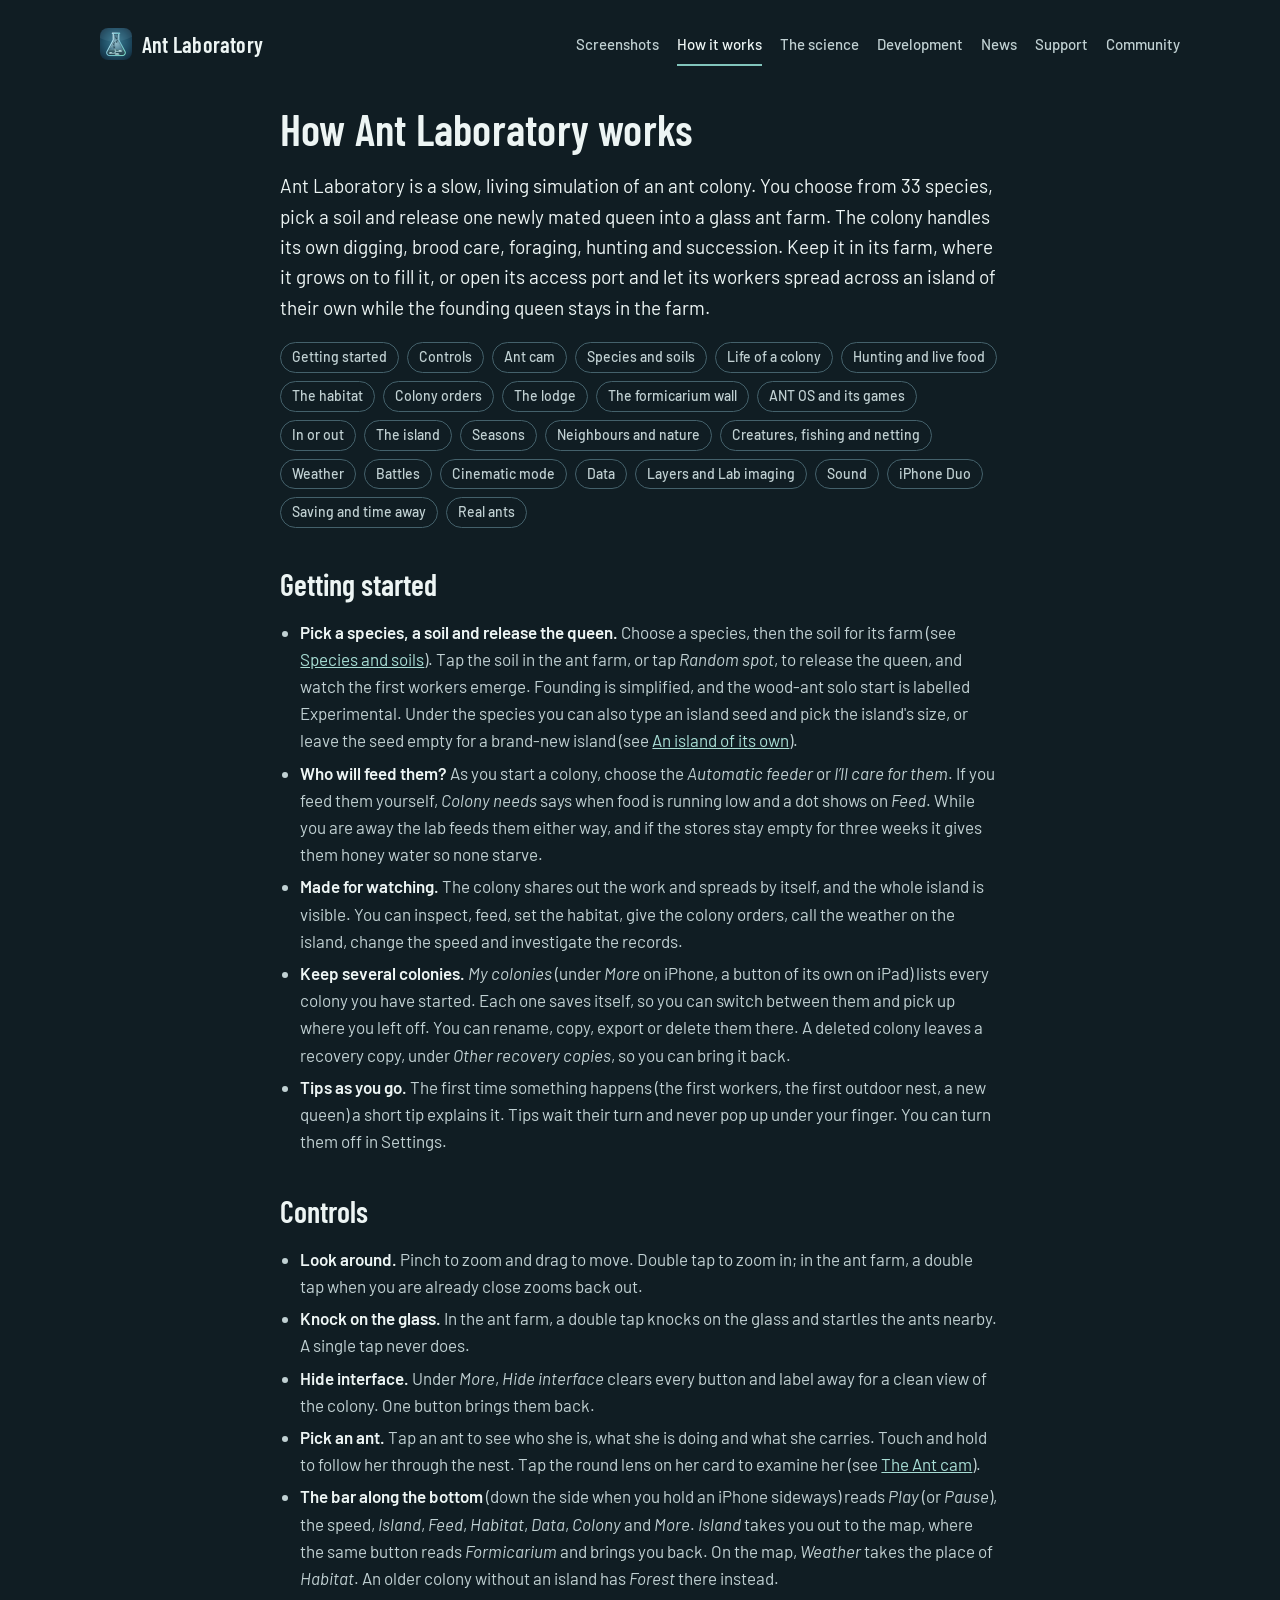
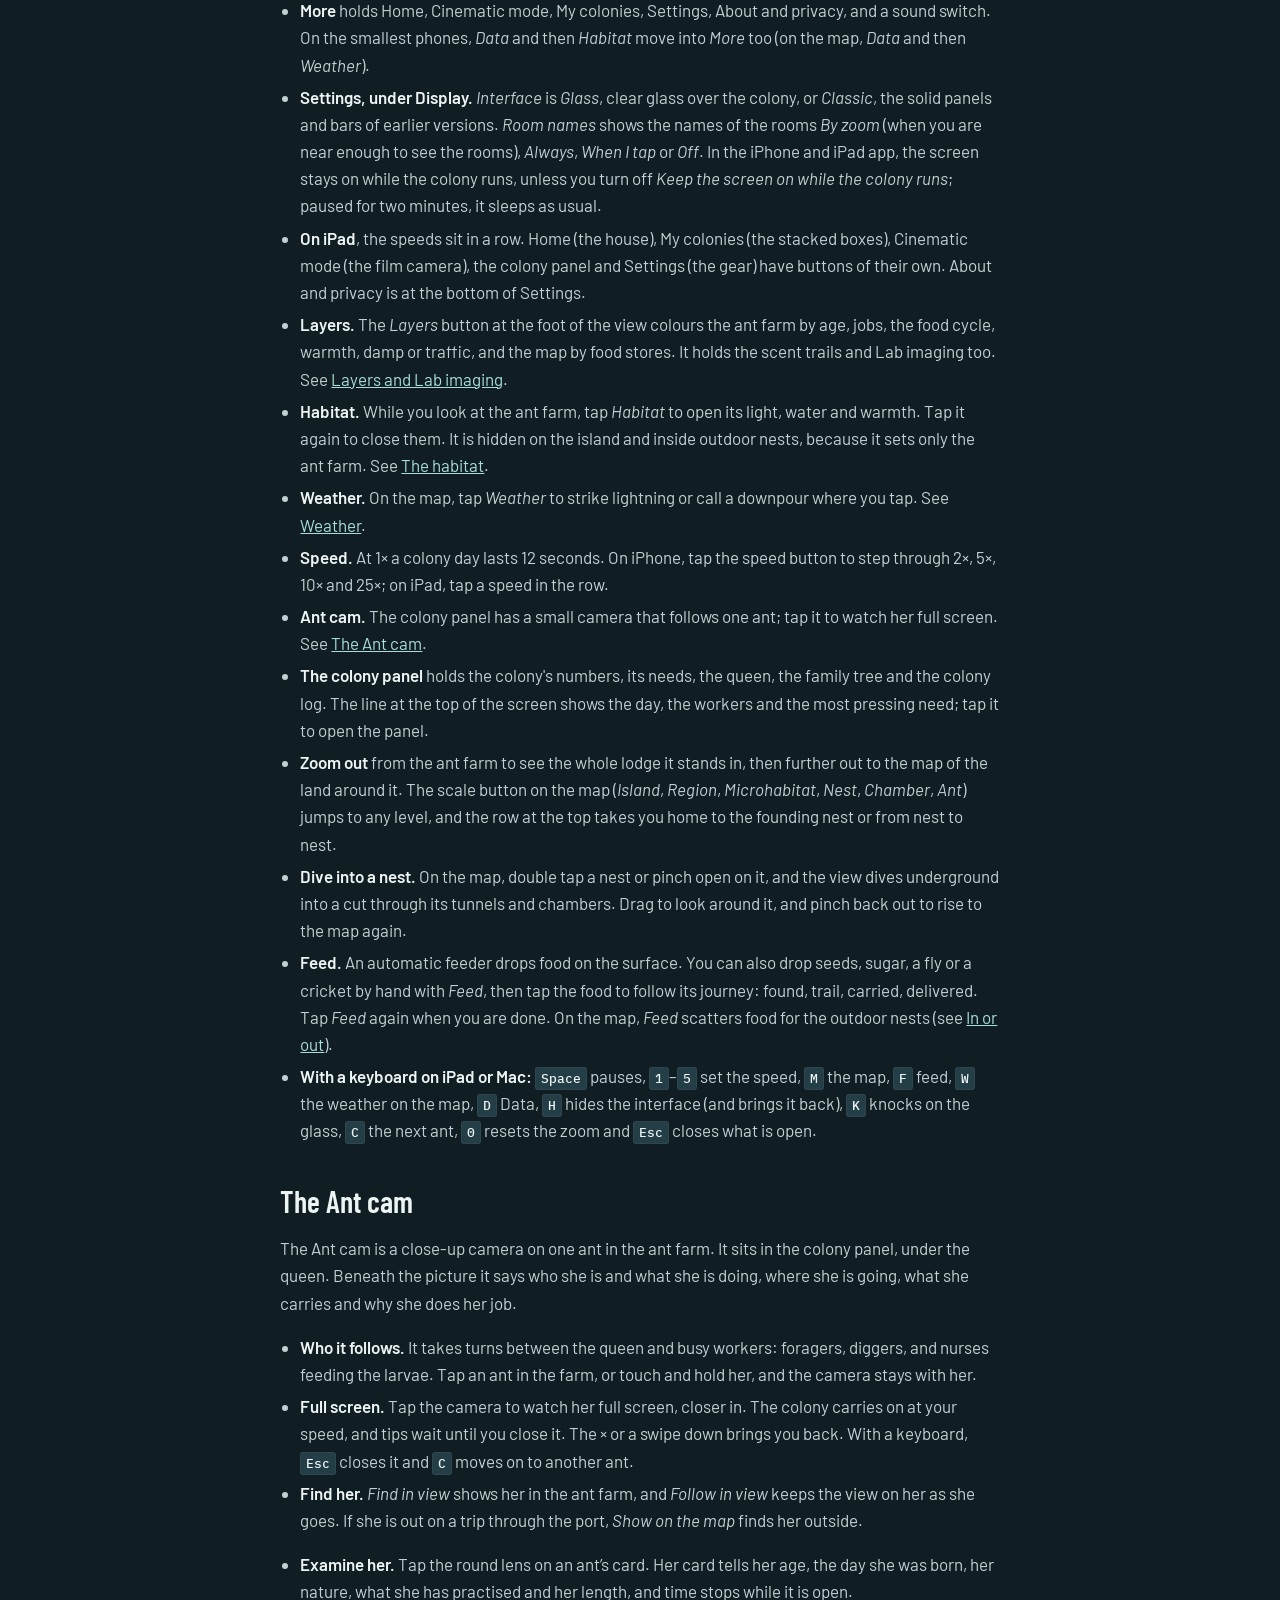
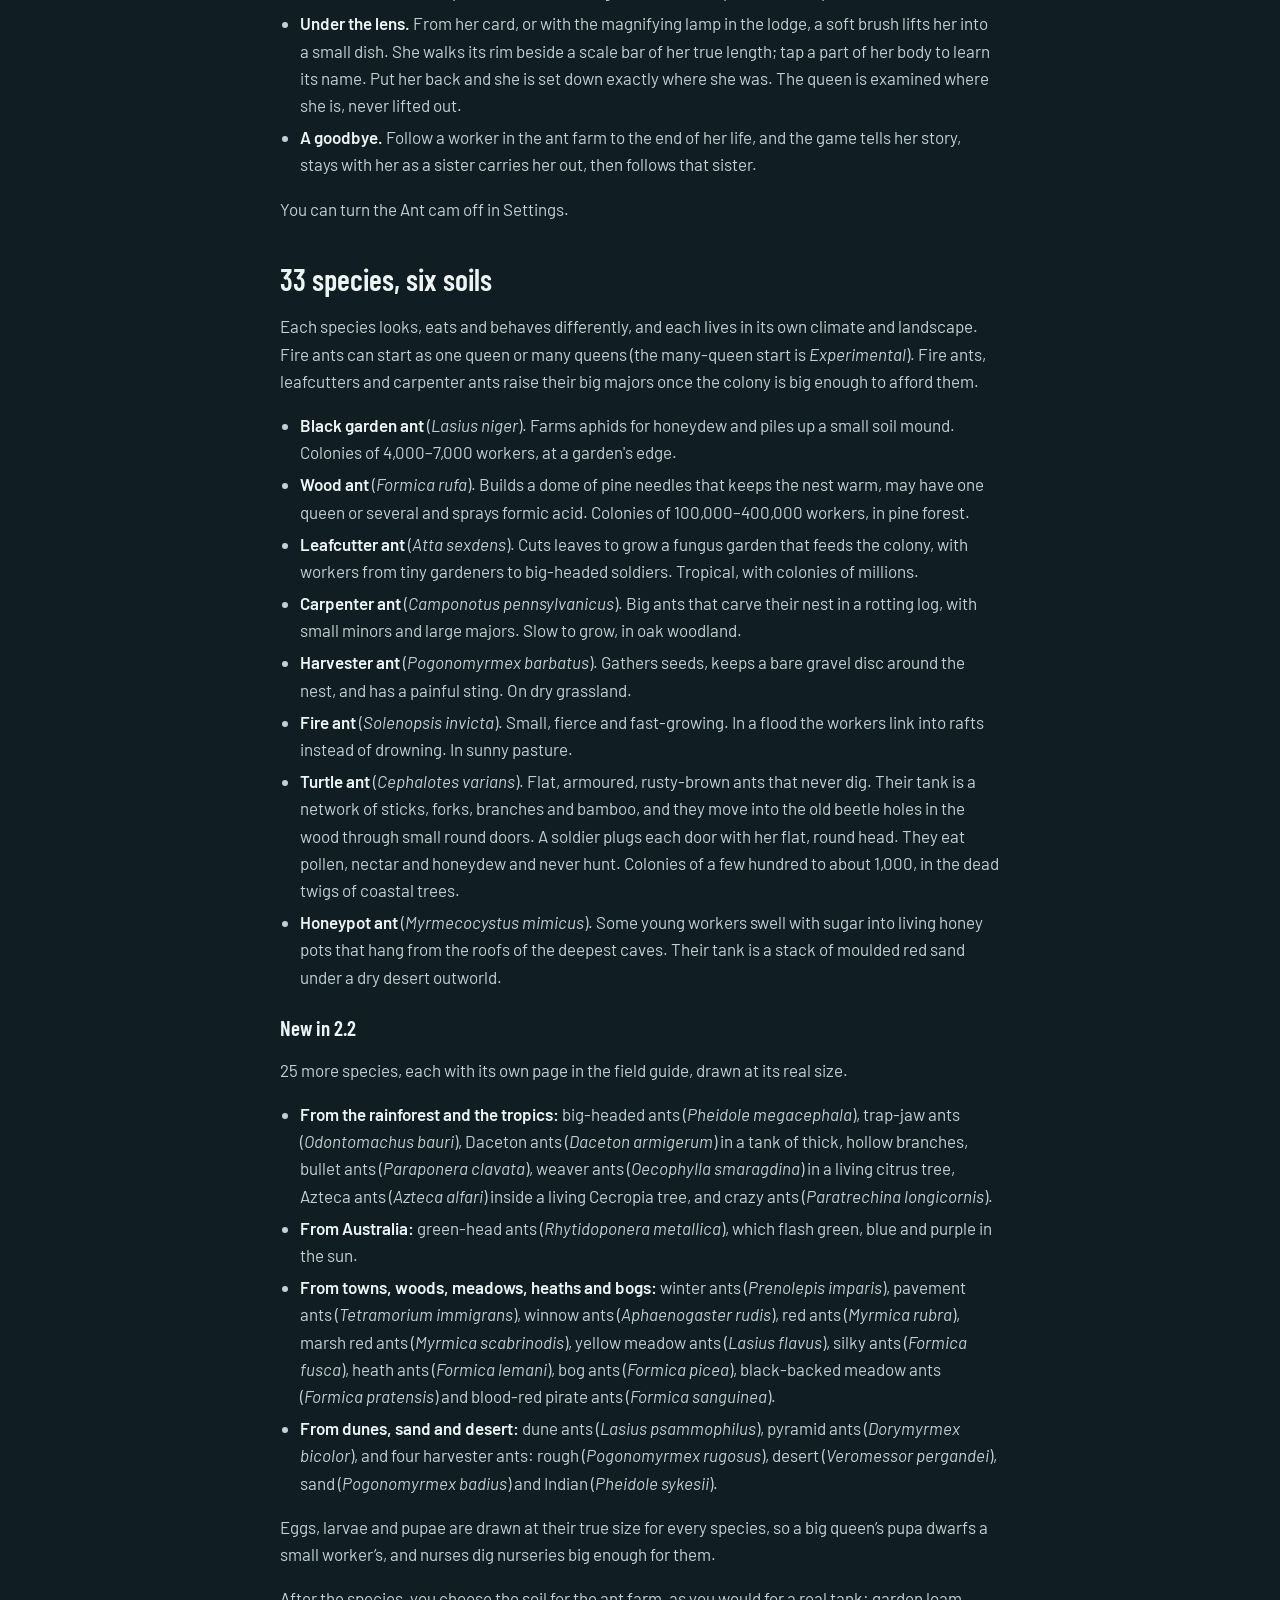
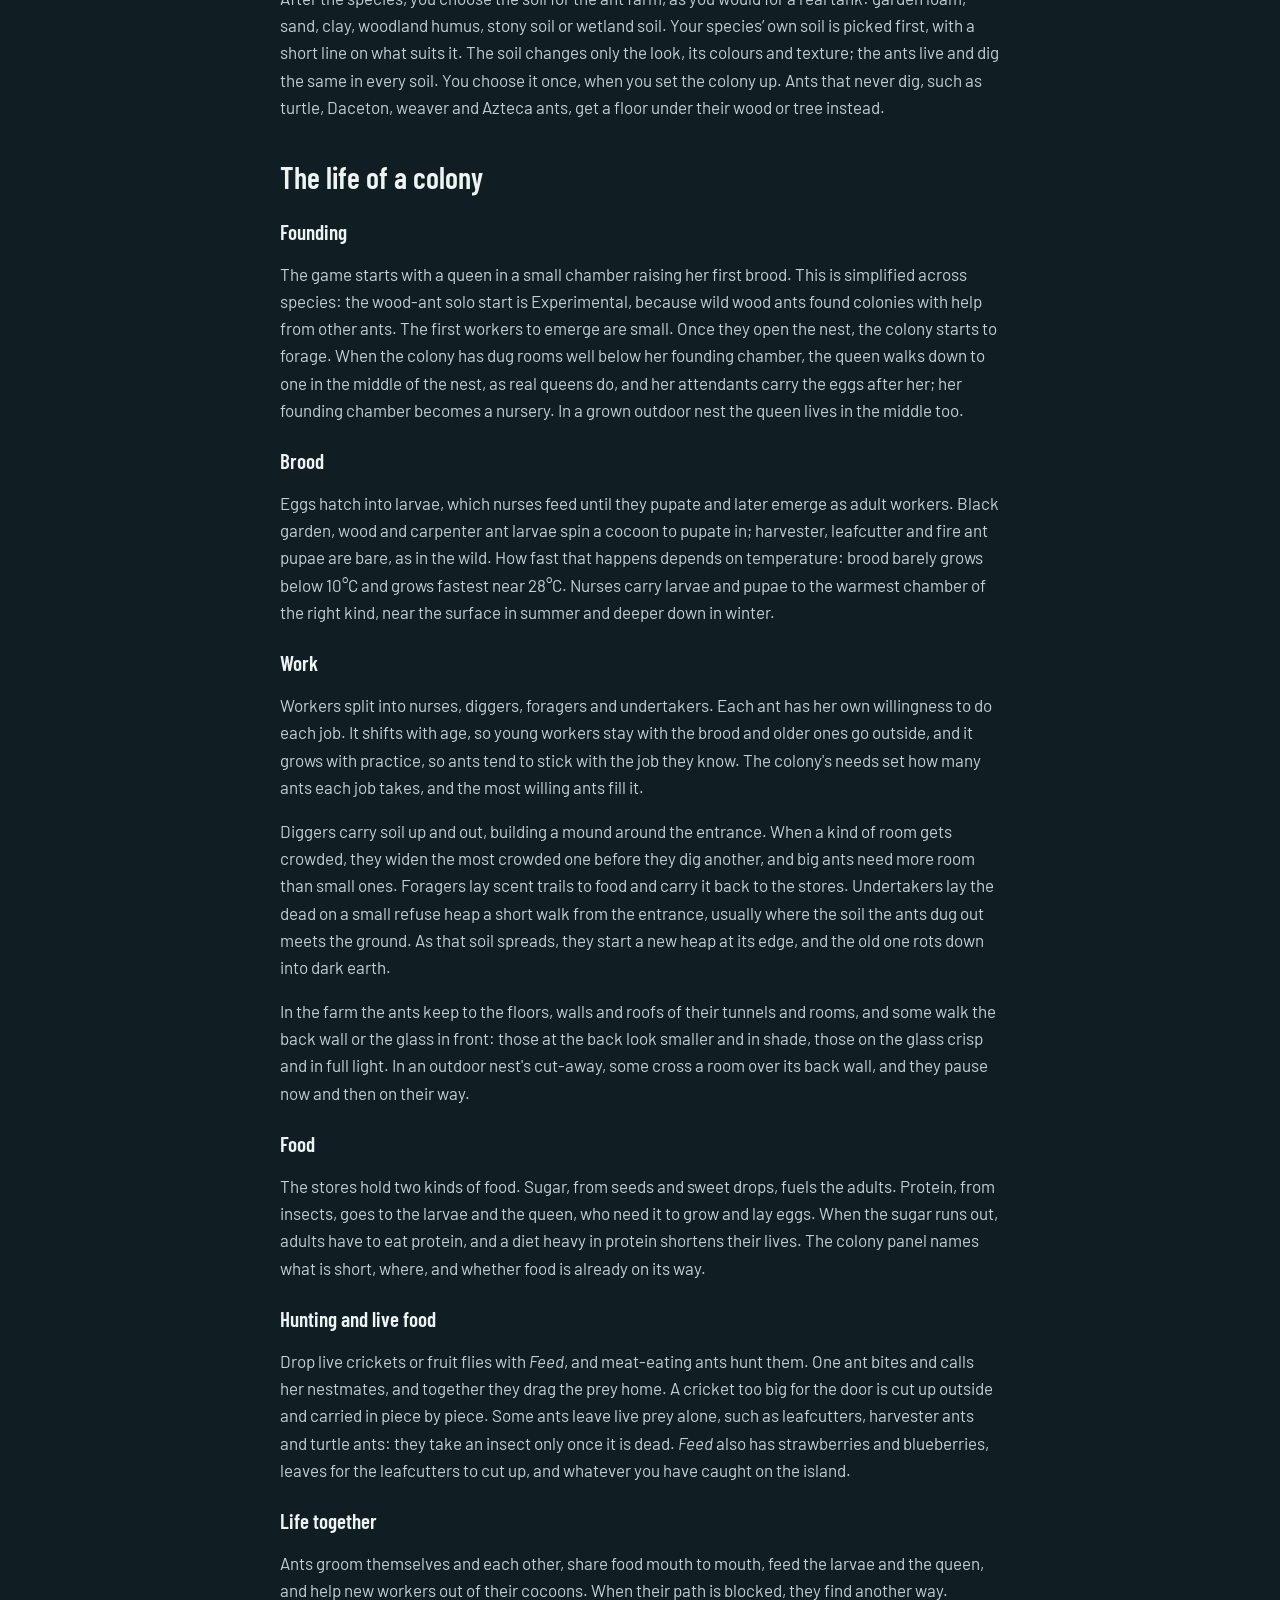
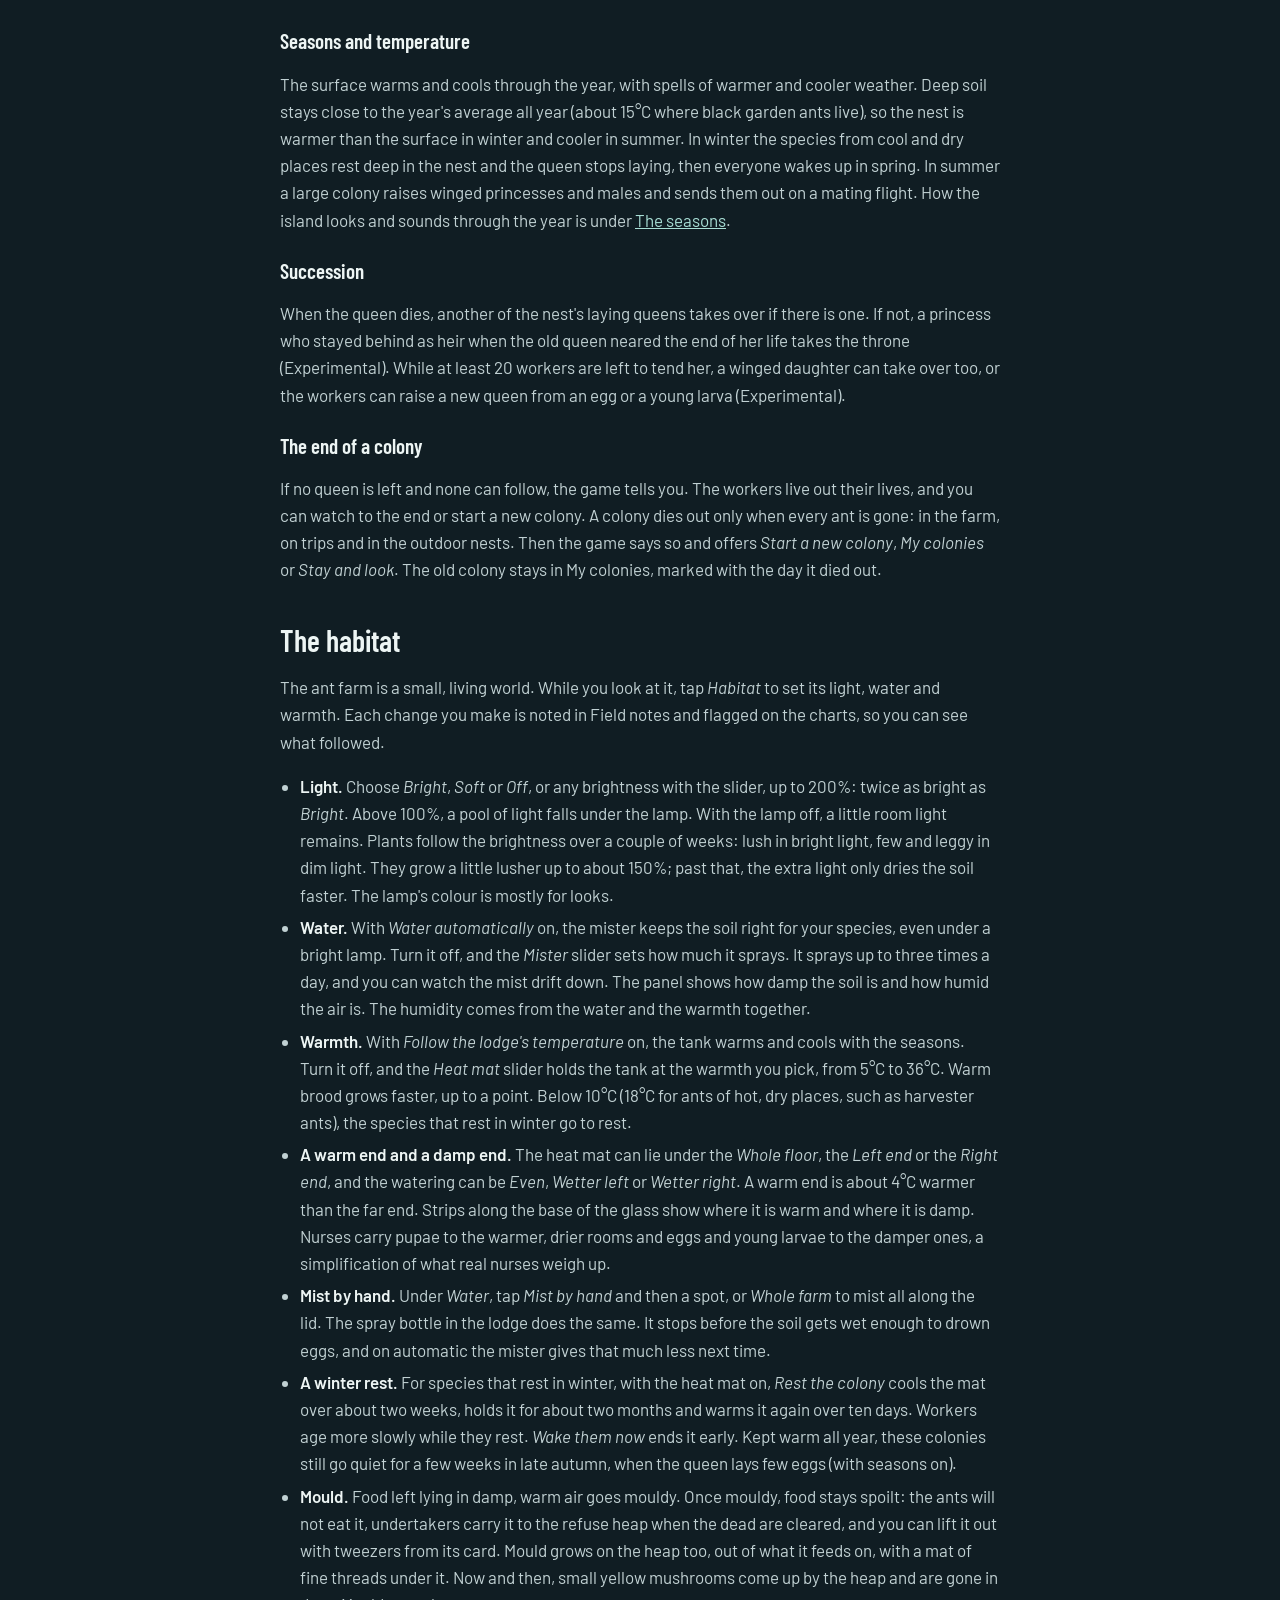
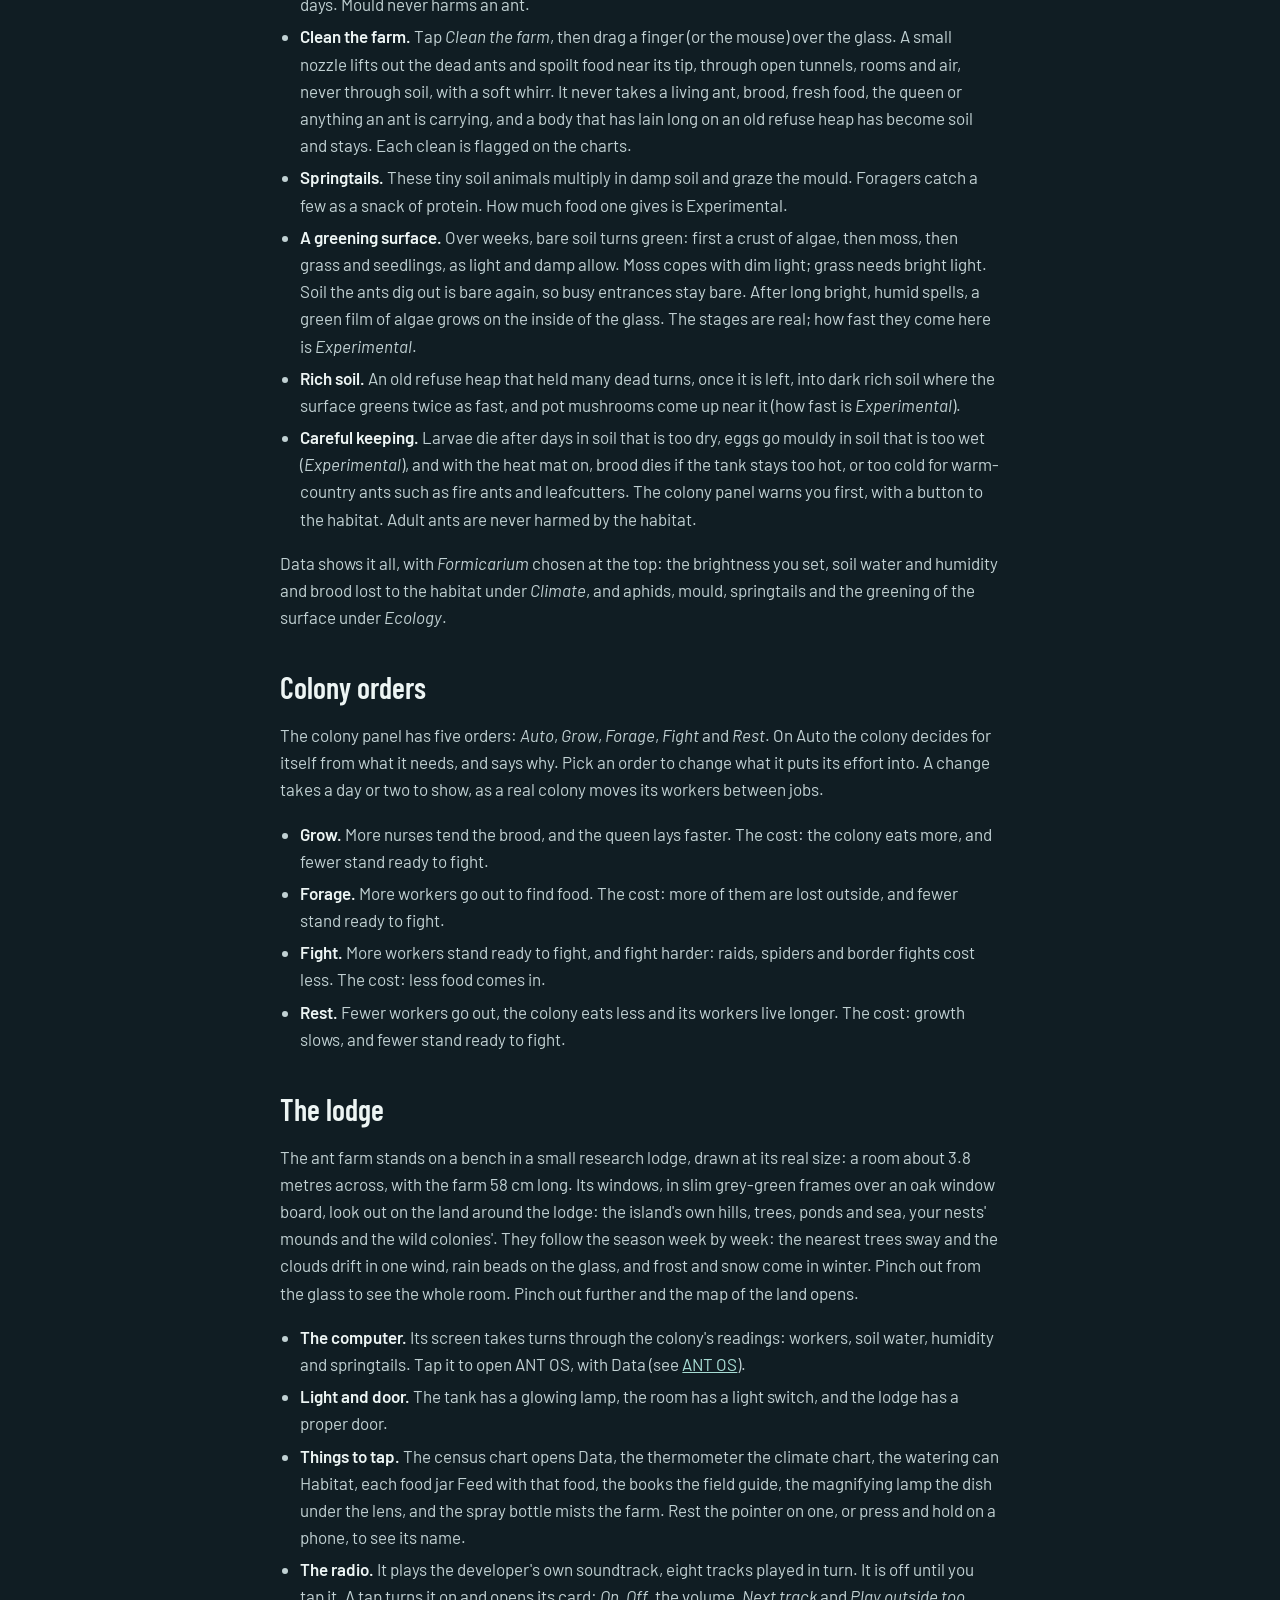
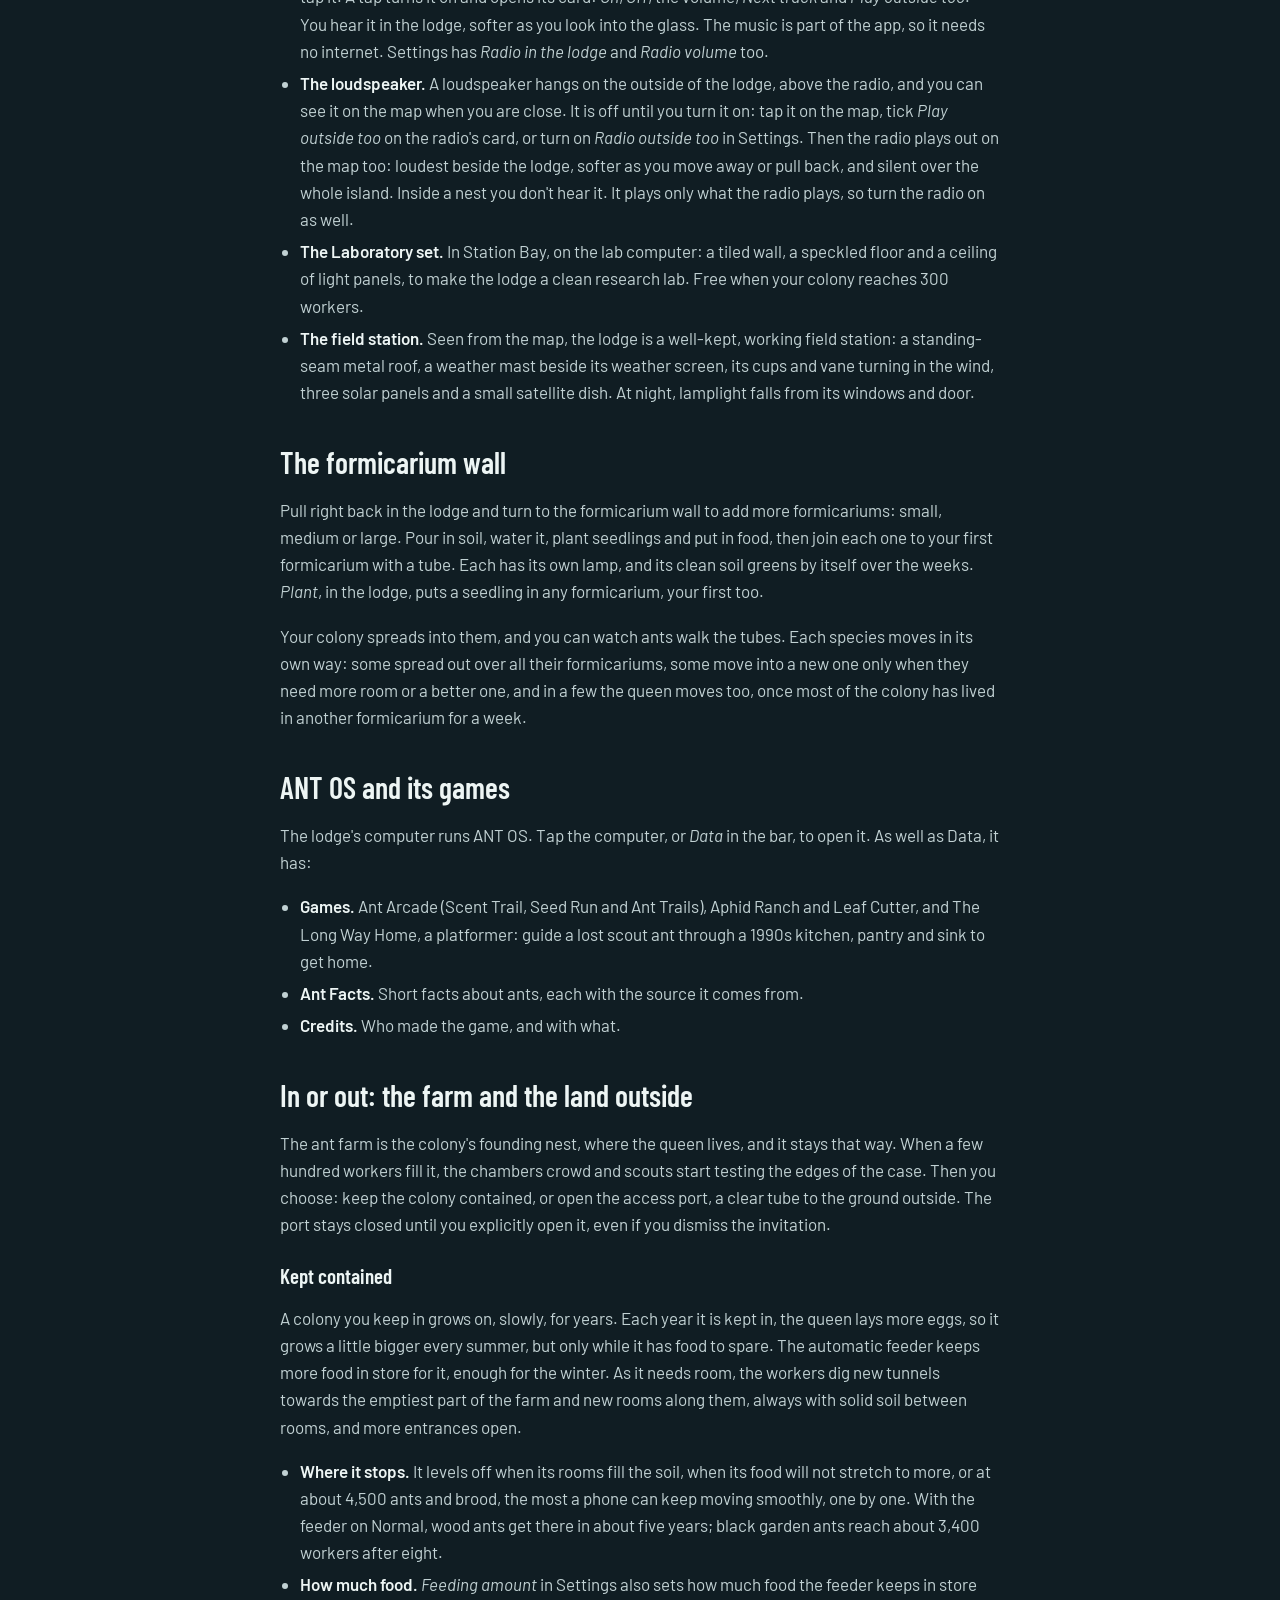
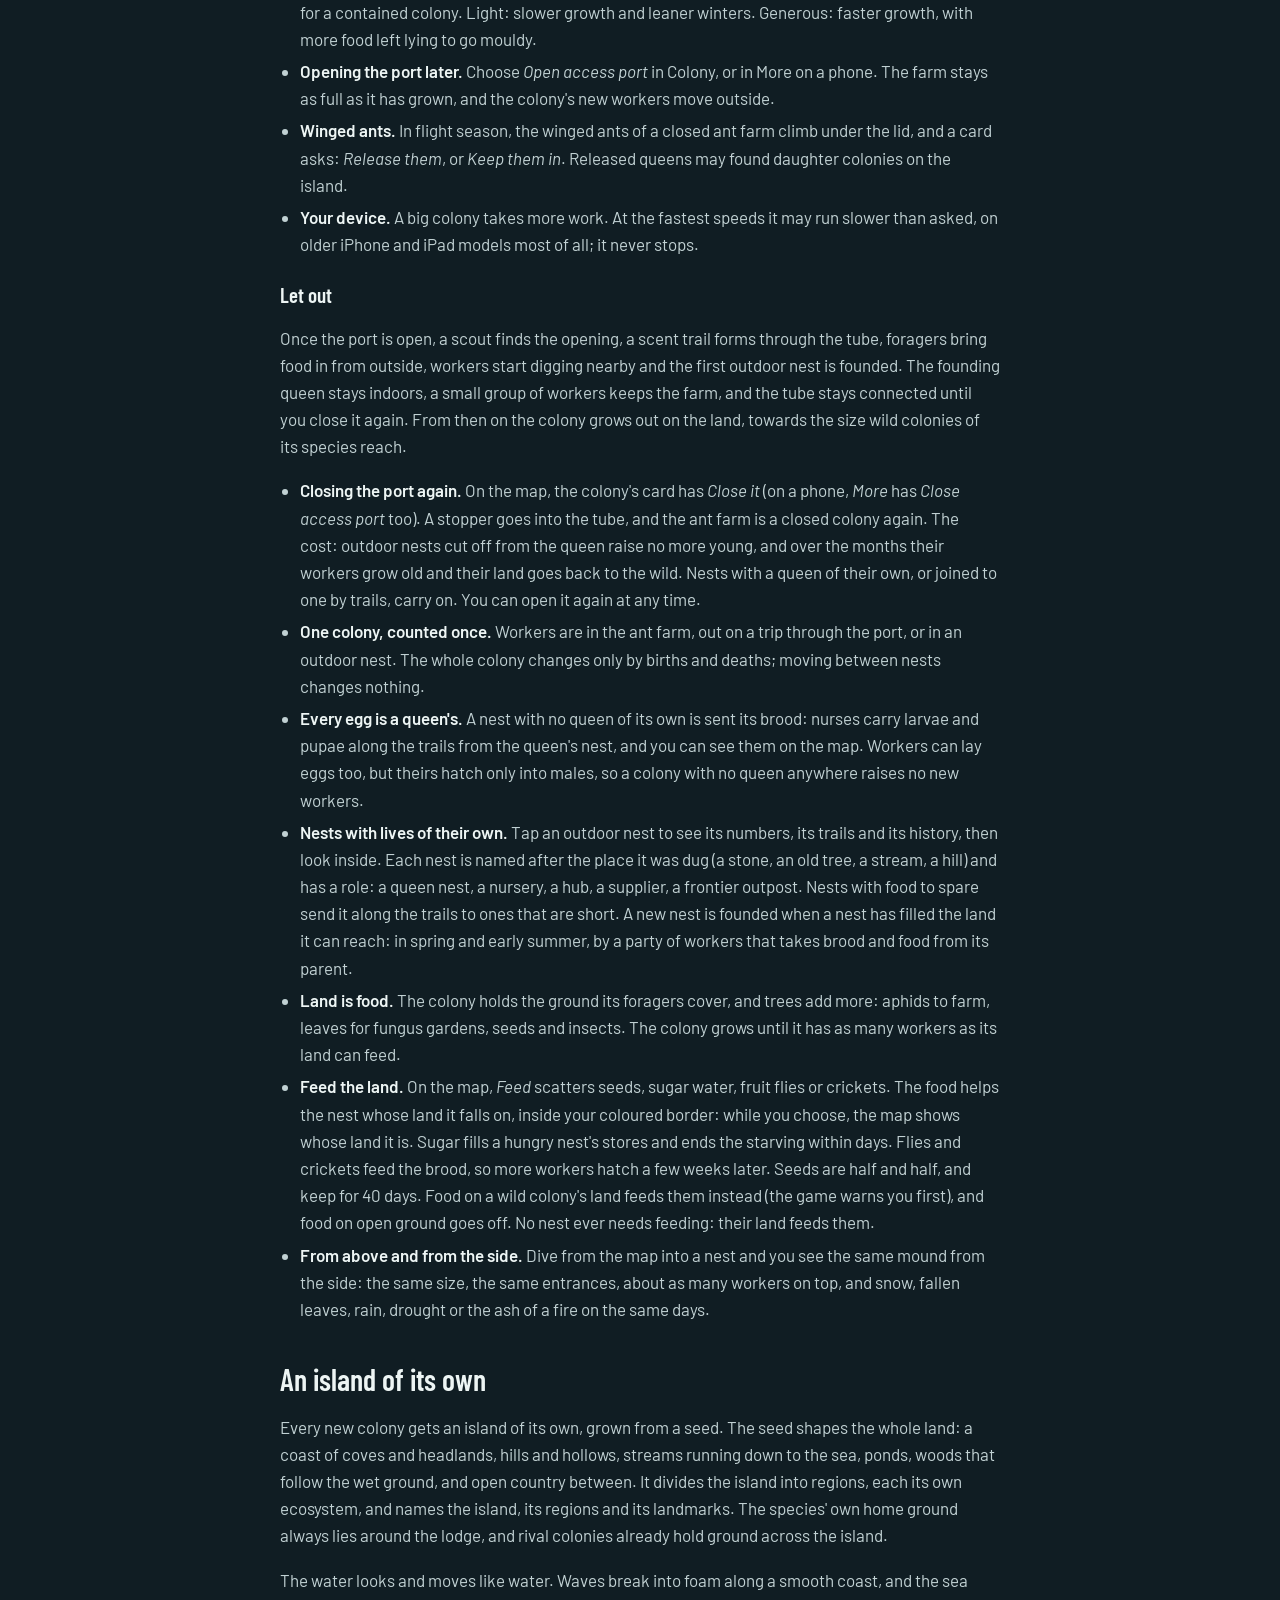
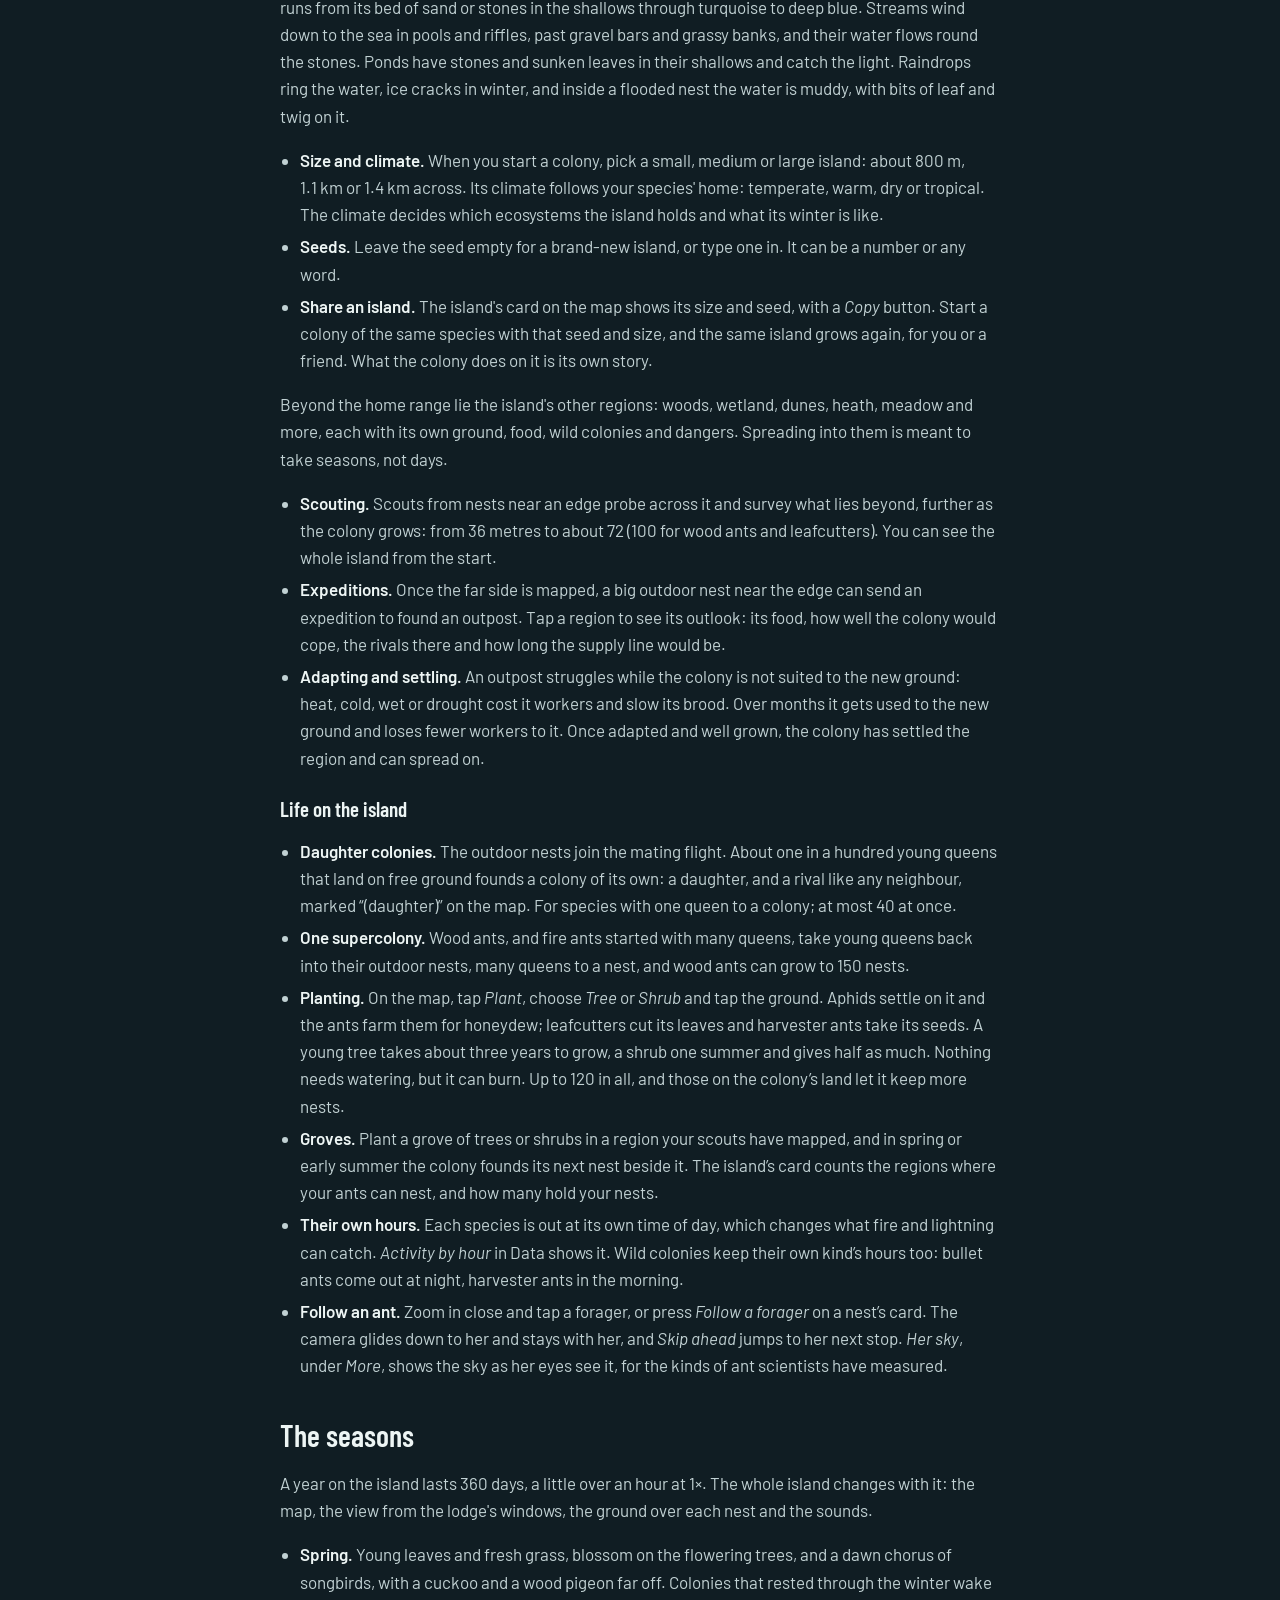
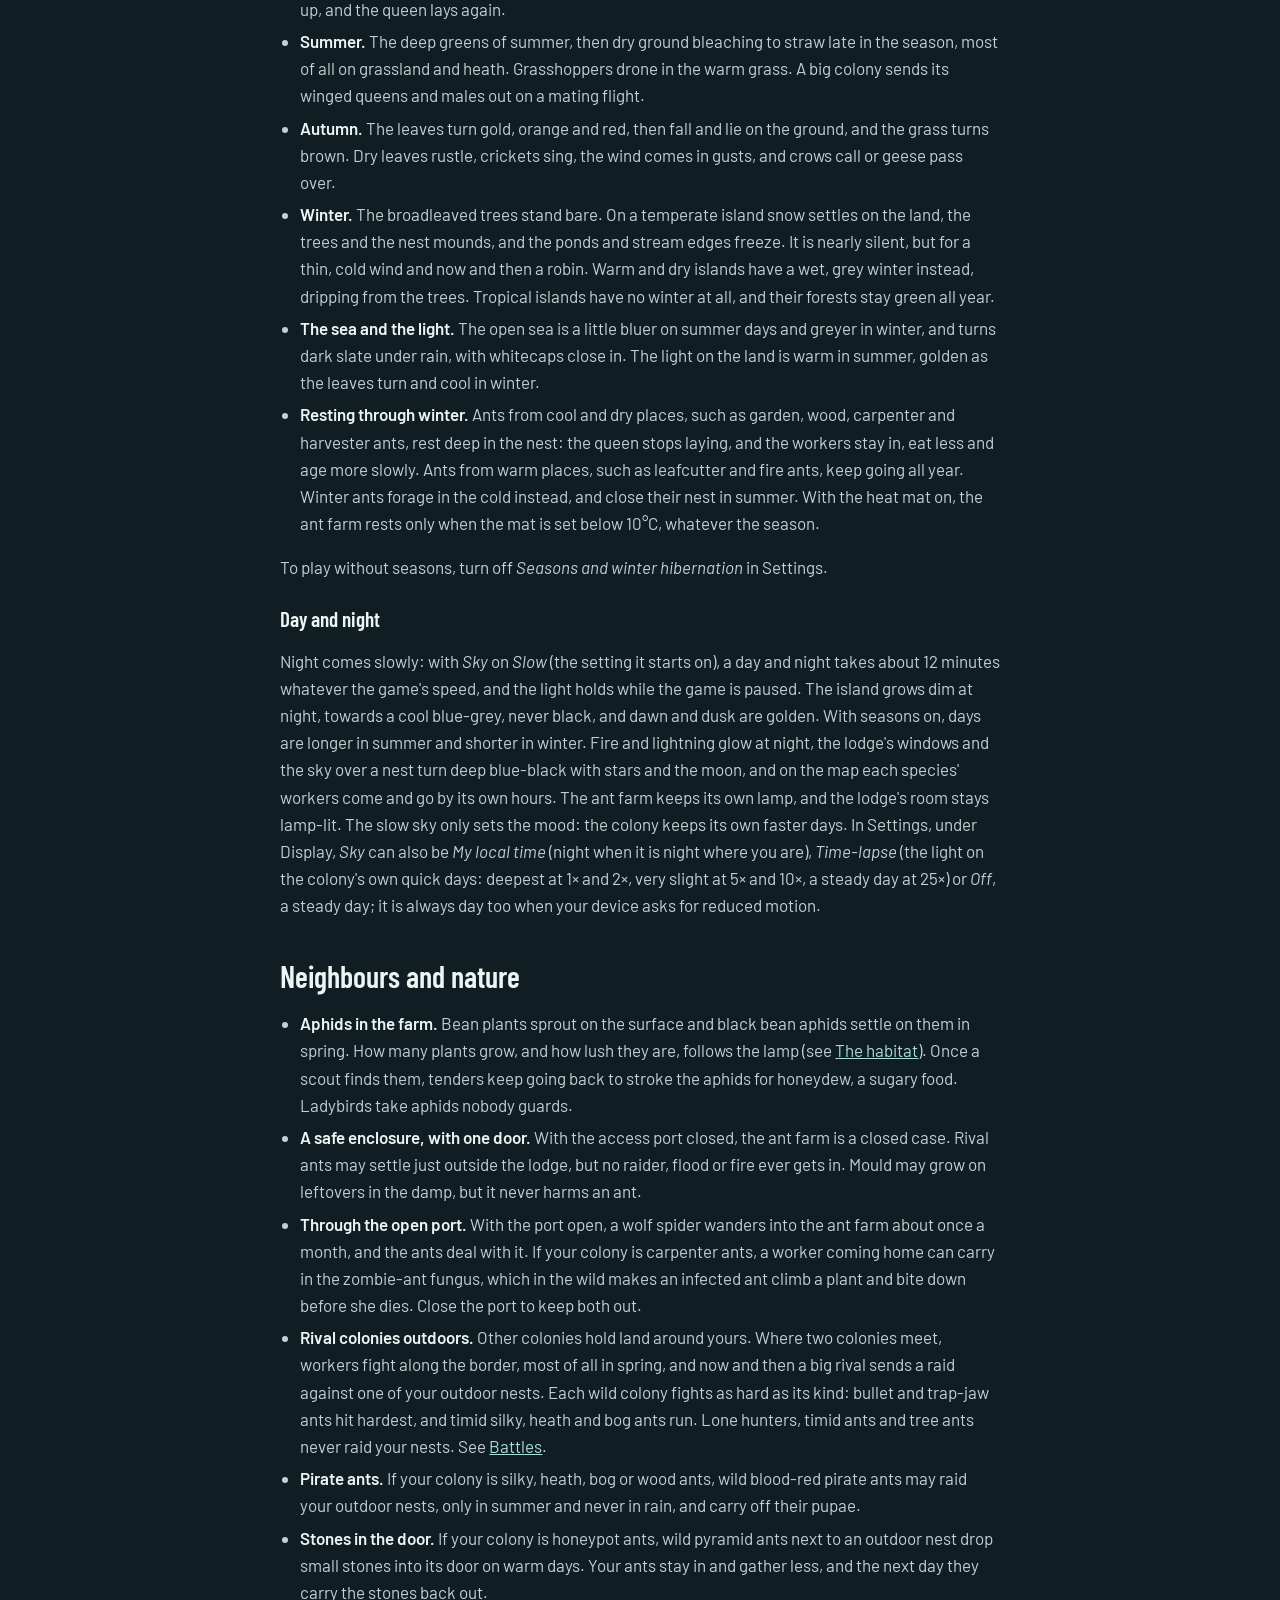
==== commit 84395783: "Ant Laboratory website" ====
--- a/about.html
+++ b/about.html
@@ -4,7 +4,7 @@
 <meta charset="utf-8">
 <meta name="viewport" content="width=device-width, initial-scale=1">
 <title>How to play — Ant Laboratory</title>
-<meta name="description" content="Learn how Ant Laboratory works: raise a queen, care for the ant farm, explore its island and study the colony’s life on iPhone, iPad and Mac.">
+<meta name="description" content="Learn how Ant Laboratory works: raise a queen from 33 species, care for the ant farm, explore its living island and study the colony’s life on iPhone, iPad and Mac.">
 <meta name="theme-color" content="#101d23">
 <link rel="icon" href="favicon.svg?v=b617176d5f56" type="image/svg+xml">
 <link rel="icon" href="favicon-32.png?v=eda200b2afa7" type="image/png" sizes="32x32">
@@ -37,7 +37,7 @@
 
 <main class="wrap doc">
   <h1>How Ant Laboratory works</h1>
-  <p class="lede">Ant Laboratory is a slow, living simulation of an ant colony. You choose from seven species, pick a soil and release one newly mated queen into a glass ant farm. The colony handles its own digging, brood care, foraging, hunting and succession. Keep it in its farm, where it grows on to fill it, or open its access port and let its workers spread across an island of their own while the founding queen stays in the farm.</p>
+  <p class="lede">Ant Laboratory is a slow, living simulation of an ant colony. You choose from 33 species, pick a soil and release one newly mated queen into a glass ant farm. The colony handles its own digging, brood care, foraging, hunting and succession. Keep it in its farm, where it grows on to fill it, or open its access port and let its workers spread across an island of their own while the founding queen stays in the farm.</p>
   <ul class="toc">
     <li><a href="#start">Getting started</a></li>
     <li><a href="#controls">Controls</a></li>
@@ -46,16 +46,20 @@
     <li><a href="#life">Life of a colony</a></li>
     <li><a href="#hunting">Hunting and live food</a></li>
     <li><a href="#habitat">The habitat</a></li>
+    <li><a href="#orders">Colony orders</a></li>
     <li><a href="#lodge">The lodge</a></li>
+    <li><a href="#wall">The formicarium wall</a></li>
     <li><a href="#antos">ANT OS and its games</a></li>
     <li><a href="#outside">In or out</a></li>
     <li><a href="#island">The island</a></li>
     <li><a href="#seasons">Seasons</a></li>
     <li><a href="#nature">Neighbours and nature</a></li>
+    <li><a href="#creatures">Creatures, fishing and netting</a></li>
     <li><a href="#weather">Weather</a></li>
     <li><a href="#war">Battles</a></li>
     <li><a href="#cinematic">Cinematic mode</a></li>
     <li><a href="#lab">Data</a></li>
+    <li><a href="#layers">Layers and Lab imaging</a></li>
     <li><a href="#sound">Sound</a></li>
     <li><a href="#duo">iPhone Duo</a></li>
     <li><a href="#saving">Saving and time away</a></li>
@@ -65,7 +69,8 @@
   <h2 id="start">Getting started</h2>
   <ul>
     <li><b>Pick a species, a soil and release the queen.</b> Choose a species, then the soil for its farm (see <a href="#species">Species and soils</a>). Tap the soil in the ant farm, or tap <i>Random spot</i>, to release the queen, and watch the first workers emerge. Founding is simplified, and the wood-ant solo start is labelled Experimental. Under the species you can also type an island seed and pick the island's size, or leave the seed empty for a brand-new island (see <a href="#island">An island of its own</a>).</li>
-    <li><b>Made for watching.</b> The feeder supports the colony, the whole island is visible and the ants share out the work and spread by themselves. You can inspect, feed, set the habitat, call the weather on the island, change the speed and investigate the records.</li>
+    <li><b>Who will feed them?</b> As you start a colony, choose the <i>Automatic feeder</i> or <i>I’ll care for them</i>. If you feed them yourself, <i>Colony needs</i> says when food is running low and a dot shows on <i>Feed</i>. While you are away the lab feeds them either way, and if the stores stay empty for three weeks it gives them honey water so none starve.</li>
+    <li><b>Made for watching.</b> The colony shares out the work and spreads by itself, and the whole island is visible. You can inspect, feed, set the habitat, give the colony orders, call the weather on the island, change the speed and investigate the records.</li>
     <li><b>Keep several colonies.</b> <i>My colonies</i> (under <i>More</i> on iPhone, a button of its own on iPad) lists every colony you have started. Each one saves itself, so you can switch between them and pick up where you left off. You can rename, copy, export or delete them there. A deleted colony leaves a recovery copy, under <i>Other recovery copies</i>, so you can bring it back.</li>
     <li><b>Tips as you go.</b> The first time something happens (the first workers, the first outdoor nest, a new queen) a short tip explains it. Tips wait their turn and never pop up under your finger. You can turn them off in Settings.</li>
   </ul>
@@ -80,6 +85,7 @@
     <li><b>More</b> holds Home, Cinematic mode, My colonies, Settings, About and privacy, and a sound switch. On the smallest phones, <i>Data</i> and then <i>Habitat</i> move into <i>More</i> too (on the map, <i>Data</i> and then <i>Weather</i>).</li>
     <li><b>Settings, under Display.</b> <i>Interface</i> is <i>Glass</i>, clear glass over the colony, or <i>Classic</i>, the solid panels and bars of earlier versions. <i>Room names</i> shows the names of the rooms <i>By zoom</i> (when you are near enough to see the rooms), <i>Always</i>, <i>When I tap</i> or <i>Off</i>. In the iPhone and iPad app, the screen stays on while the colony runs, unless you turn off <i>Keep the screen on while the colony runs</i>; paused for two minutes, it sleeps as usual.</li>
     <li><b>On iPad</b>, the speeds sit in a row. Home (the house), My colonies (the stacked boxes), Cinematic mode (the film camera), the colony panel and Settings (the gear) have buttons of their own. About and privacy is at the bottom of Settings.</li>
+    <li><b>Layers.</b> The <i>Layers</i> button at the foot of the view colours the ant farm by age, jobs, the food cycle, warmth, damp or traffic, and the map by food stores. It holds the scent trails and Lab imaging too. See <a href="#layers">Layers and Lab imaging</a>.</li>
     <li><b>Habitat.</b> While you look at the ant farm, tap <i>Habitat</i> to open its light, water and warmth. Tap it again to close them. It is hidden on the island and inside outdoor nests, because it sets only the ant farm. See <a href="#habitat">The habitat</a>.</li>
     <li><b>Weather.</b> On the map, tap <i>Weather</i> to strike lightning or call a downpour where you tap. See <a href="#weather">Weather</a>.</li>
     <li><b>Speed.</b> At 1× a colony day lasts 12 seconds. On iPhone, tap the speed button to step through 2×, 5×, 10× and 25×; on iPad, tap a speed in the row.</li>
@@ -105,7 +111,7 @@
   </ul>
   <p>You can turn the Ant cam off in Settings.</p>
 
-  <h2 id="species">Seven species, six soils</h2>
+  <h2 id="species">33 species, six soils</h2>
   <p>Each species looks, eats and behaves differently, and each lives in its own climate and landscape. Fire ants can start as one queen or many queens (the many-queen start is <i>Experimental</i>). Fire ants, leafcutters and carpenter ants raise their big majors once the colony is big enough to afford them.</p>
   <ul>
     <li><b>Black garden ant</b> (<i>Lasius niger</i>). Farms aphids for honeydew and piles up a small soil mound. Colonies of 4,000–7,000 workers, at a garden's edge.</li>
@@ -115,8 +121,18 @@
     <li><b>Harvester ant</b> (<i>Pogonomyrmex barbatus</i>). Gathers seeds, keeps a bare gravel disc around the nest, and has a painful sting. On dry grassland.</li>
     <li><b>Fire ant</b> (<i>Solenopsis invicta</i>). Small, fierce and fast-growing. In a flood the workers link into rafts instead of drowning. In sunny pasture.</li>
     <li><b>Turtle ant</b> (<i>Cephalotes varians</i>). Flat, armoured, rusty-brown ants that never dig. Their tank is a network of sticks, forks, branches and bamboo, and they move into the old beetle holes in the wood through small round doors. A soldier plugs each door with her flat, round head. They eat pollen, nectar and honeydew and never hunt. Colonies of a few hundred to about 1,000, in the dead twigs of coastal trees.</li>
-  </ul>
-  <p>After the species, you choose the soil for the ant farm, as you would for a real tank: garden loam, sand, clay, woodland humus, stony soil or wetland soil. Your species’ own soil is picked first, with a short line on what suits it. The soil changes only the look, its colours and texture; the ants live and dig the same in every soil. You choose it once, when you set the colony up. Turtle ants live in wood and dig nothing, so for them you choose the floor under the wood instead.</p>
+    <li><b>Honeypot ant</b> (<i>Myrmecocystus mimicus</i>). Some young workers swell with sugar into living honey pots that hang from the roofs of the deepest caves. Their tank is a stack of moulded red sand under a dry desert outworld.</li>
+  </ul>
+  <h3>New in 2.2</h3>
+  <p>25 more species, each with its own page in the field guide, drawn at its real size.</p>
+  <ul>
+    <li><b>From the rainforest and the tropics:</b> big-headed ants (<i>Pheidole megacephala</i>), trap-jaw ants (<i>Odontomachus bauri</i>), Daceton ants (<i>Daceton armigerum</i>) in a tank of thick, hollow branches, bullet ants (<i>Paraponera clavata</i>), weaver ants (<i>Oecophylla smaragdina</i>) in a living citrus tree, Azteca ants (<i>Azteca alfari</i>) inside a living Cecropia tree, and crazy ants (<i>Paratrechina longicornis</i>).</li>
+    <li><b>From Australia:</b> green-head ants (<i>Rhytidoponera metallica</i>), which flash green, blue and purple in the sun.</li>
+    <li><b>From towns, woods, meadows, heaths and bogs:</b> winter ants (<i>Prenolepis imparis</i>), pavement ants (<i>Tetramorium immigrans</i>), winnow ants (<i>Aphaenogaster rudis</i>), red ants (<i>Myrmica rubra</i>), marsh red ants (<i>Myrmica scabrinodis</i>), yellow meadow ants (<i>Lasius flavus</i>), silky ants (<i>Formica fusca</i>), heath ants (<i>Formica lemani</i>), bog ants (<i>Formica picea</i>), black-backed meadow ants (<i>Formica pratensis</i>) and blood-red pirate ants (<i>Formica sanguinea</i>).</li>
+    <li><b>From dunes, sand and desert:</b> dune ants (<i>Lasius psammophilus</i>), pyramid ants (<i>Dorymyrmex bicolor</i>), and four harvester ants: rough (<i>Pogonomyrmex rugosus</i>), desert (<i>Veromessor pergandei</i>), sand (<i>Pogonomyrmex badius</i>) and Indian (<i>Pheidole sykesii</i>).</li>
+  </ul>
+  <p>Eggs, larvae and pupae are drawn at their true size for every species, so a big queen’s pupa dwarfs a small worker’s, and nurses dig nurseries big enough for them.</p>
+  <p>After the species, you choose the soil for the ant farm, as you would for a real tank: garden loam, sand, clay, woodland humus, stony soil or wetland soil. Your species’ own soil is picked first, with a short line on what suits it. The soil changes only the look, its colours and texture; the ants live and dig the same in every soil. You choose it once, when you set the colony up. Ants that never dig, such as turtle, Daceton, weaver and Azteca ants, get a floor under their wood or tree instead.</p>
 
   <h2 id="life">The life of a colony</h2>
   <h3>Founding</h3>
@@ -130,11 +146,11 @@
   <h3>Food</h3>
   <p>The stores hold two kinds of food. Sugar, from seeds and sweet drops, fuels the adults. Protein, from insects, goes to the larvae and the queen, who need it to grow and lay eggs. When the sugar runs out, adults have to eat protein, and a diet heavy in protein shortens their lives. The colony panel names what is short, where, and whether food is already on its way.</p>
   <h3 id="hunting">Hunting and live food</h3>
-  <p>Drop live crickets or fruit flies with <i>Feed</i>, and meat-eating ants hunt them. One ant bites and calls her nestmates, and together they drag the prey home. A cricket too big for the door is cut up outside and carried in piece by piece. Vegetarian ants, the leafcutters and turtle ants, leave live prey alone; turtle ants lick a dead insect where it lies. <i>Feed</i> also has strawberries and blueberries, and leaves for the leafcutters to cut up.</p>
+  <p>Drop live crickets or fruit flies with <i>Feed</i>, and meat-eating ants hunt them. One ant bites and calls her nestmates, and together they drag the prey home. A cricket too big for the door is cut up outside and carried in piece by piece. Some ants leave live prey alone, such as leafcutters, harvester ants and turtle ants: they take an insect only once it is dead. <i>Feed</i> also has strawberries and blueberries, leaves for the leafcutters to cut up, and whatever you have caught on the island.</p>
   <h3>Life together</h3>
   <p>Ants groom themselves and each other, share food mouth to mouth, feed the larvae and the queen, and help new workers out of their cocoons. When their path is blocked, they find another way.</p>
   <h3>Seasons and temperature</h3>
-  <p>The surface warms and cools through the year, with spells of warmer and cooler weather. Deep soil stays close to the year's average all year (about 15°C where black garden ants live), so the nest is warmer than the surface in winter and cooler in summer. In winter most species rest deep in the nest and the queen stops laying, then everyone wakes up in spring. In summer a large colony raises winged princesses and males and sends them out on a mating flight. How the island looks and sounds through the year is under <a href="#seasons">The seasons</a>.</p>
+  <p>The surface warms and cools through the year, with spells of warmer and cooler weather. Deep soil stays close to the year's average all year (about 15°C where black garden ants live), so the nest is warmer than the surface in winter and cooler in summer. In winter the species from cool and dry places rest deep in the nest and the queen stops laying, then everyone wakes up in spring. In summer a large colony raises winged princesses and males and sends them out on a mating flight. How the island looks and sounds through the year is under <a href="#seasons">The seasons</a>.</p>
   <h3>Succession</h3>
   <p>When the queen dies, another of the nest's laying queens takes over if there is one. If not, a princess who stayed behind as heir when the old queen neared the end of her life takes the throne (Experimental). While at least 20 workers are left to tend her, a winged daughter can take over too, or the workers can raise a new queen from an egg or a young larva (Experimental).</p>
   <h3>The end of a colony</h3>
@@ -145,10 +161,10 @@
   <ul>
     <li><b>Light.</b> Choose <i>Bright</i>, <i>Soft</i> or <i>Off</i>, or any brightness with the slider, up to 200%: twice as bright as <i>Bright</i>. Above 100%, a pool of light falls under the lamp. With the lamp off, a little room light remains. Plants follow the brightness over a couple of weeks: lush in bright light, few and leggy in dim light. They grow a little lusher up to about 150%; past that, the extra light only dries the soil faster. The lamp's colour is mostly for looks.</li>
     <li><b>Water.</b> With <i>Water automatically</i> on, the mister keeps the soil right for your species, even under a bright lamp. Turn it off, and the <i>Mister</i> slider sets how much it sprays. It sprays up to three times a day, and you can watch the mist drift down. The panel shows how damp the soil is and how humid the air is. The humidity comes from the water and the warmth together.</li>
-    <li><b>Warmth.</b> With <i>Follow the lodge's temperature</i> on, the tank warms and cools with the seasons. Turn it off, and the <i>Heat mat</i> slider holds the tank at the warmth you pick, from 5°C to 36°C. Warm brood grows faster, up to a point. Below 10°C (18°C for harvester ants), the species that rest in winter go to rest.</li>
+    <li><b>Warmth.</b> With <i>Follow the lodge's temperature</i> on, the tank warms and cools with the seasons. Turn it off, and the <i>Heat mat</i> slider holds the tank at the warmth you pick, from 5°C to 36°C. Warm brood grows faster, up to a point. Below 10°C (18°C for ants of hot, dry places, such as harvester ants), the species that rest in winter go to rest.</li>
     <li><b>A warm end and a damp end.</b> The heat mat can lie under the <i>Whole floor</i>, the <i>Left end</i> or the <i>Right end</i>, and the watering can be <i>Even</i>, <i>Wetter left</i> or <i>Wetter right</i>. A warm end is about 4°C warmer than the far end. Strips along the base of the glass show where it is warm and where it is damp. Nurses carry pupae to the warmer, drier rooms and eggs and young larvae to the damper ones, a simplification of what real nurses weigh up.</li>
     <li><b>Mist by hand.</b> Under <i>Water</i>, tap <i>Mist by hand</i> and then a spot, or <i>Whole farm</i> to mist all along the lid. The spray bottle in the lodge does the same. It stops before the soil gets wet enough to drown eggs, and on automatic the mister gives that much less next time.</li>
-    <li><b>A winter rest.</b> For black garden, wood, carpenter and harvester ants, with the heat mat on, <i>Rest the colony</i> cools the mat over about two weeks, holds it for about two months and warms it again over ten days. Workers age more slowly while they rest. <i>Wake them now</i> ends it early. Kept warm all year, these colonies still go quiet for a few weeks in late autumn, when the queen lays few eggs (with seasons on).</li>
+    <li><b>A winter rest.</b> For species that rest in winter, with the heat mat on, <i>Rest the colony</i> cools the mat over about two weeks, holds it for about two months and warms it again over ten days. Workers age more slowly while they rest. <i>Wake them now</i> ends it early. Kept warm all year, these colonies still go quiet for a few weeks in late autumn, when the queen lays few eggs (with seasons on).</li>
     <li><b>Mould.</b> Food left lying in damp, warm air goes mouldy. Once mouldy, food stays spoilt: the ants will not eat it, undertakers carry it to the refuse heap when the dead are cleared, and you can lift it out with tweezers from its card. Mould grows on the heap too, out of what it feeds on, with a mat of fine threads under it. Now and then, small yellow mushrooms come up by the heap and are gone in days. Mould never harms an ant.</li>
     <li><b>Clean the farm.</b> Tap <i>Clean the farm</i>, then drag a finger (or the mouse) over the glass. A small nozzle lifts out the dead ants and spoilt food near its tip, through open tunnels, rooms and air, never through soil, with a soft whirr. It never takes a living ant, brood, fresh food, the queen or anything an ant is carrying, and a body that has lain long on an old refuse heap has become soil and stays. Each clean is flagged on the charts.</li>
     <li><b>Springtails.</b> These tiny soil animals multiply in damp soil and graze the mould. Foragers catch a few as a snack of protein. How much food one gives is Experimental.</li>
@@ -158,6 +174,15 @@
   </ul>
   <p>Data shows it all, with <i>Formicarium</i> chosen at the top: the brightness you set, soil water and humidity and brood lost to the habitat under <i>Climate</i>, and aphids, mould, springtails and the greening of the surface under <i>Ecology</i>.</p>
 
+  <h2 id="orders">Colony orders</h2>
+  <p>The colony panel has five orders: <i>Auto</i>, <i>Grow</i>, <i>Forage</i>, <i>Fight</i> and <i>Rest</i>. On Auto the colony decides for itself from what it needs, and says why. Pick an order to change what it puts its effort into. A change takes a day or two to show, as a real colony moves its workers between jobs.</p>
+  <ul>
+    <li><b>Grow.</b> More nurses tend the brood, and the queen lays faster. The cost: the colony eats more, and fewer stand ready to fight.</li>
+    <li><b>Forage.</b> More workers go out to find food. The cost: more of them are lost outside, and fewer stand ready to fight.</li>
+    <li><b>Fight.</b> More workers stand ready to fight, and fight harder: raids, spiders and border fights cost less. The cost: less food comes in.</li>
+    <li><b>Rest.</b> Fewer workers go out, the colony eats less and its workers live longer. The cost: growth slows, and fewer stand ready to fight.</li>
+  </ul>
+
   <h2 id="lodge">The lodge</h2>
   <p>The ant farm stands on a bench in a small research lodge, drawn at its real size: a room about 3.8 metres across, with the farm 58&nbsp;cm long. Its windows, in slim grey-green frames over an oak window board, look out on the land around the lodge: the island's own hills, trees, ponds and sea, your nests' mounds and the wild colonies'. They follow the season week by week: the nearest trees sway and the clouds drift in one wind, rain beads on the glass, and frost and snow come in winter. Pinch out from the glass to see the whole room. Pinch out further and the map of the land opens.</p>
   <ul>
@@ -166,8 +191,13 @@
     <li><b>Things to tap.</b> The census chart opens Data, the thermometer the climate chart, the watering can Habitat, each food jar Feed with that food, the books the field guide, the magnifying lamp the dish under the lens, and the spray bottle mists the farm. Rest the pointer on one, or press and hold on a phone, to see its name.</li>
     <li><b>The radio.</b> It plays the developer's own soundtrack, eight tracks played in turn. It is off until you tap it. A tap turns it on and opens its card: <i>On</i>, <i>Off</i>, the volume, <i>Next track</i> and <i>Play outside too</i>. You hear it in the lodge, softer as you look into the glass. The music is part of the app, so it needs no internet. Settings has <i>Radio in the lodge</i> and <i>Radio volume</i> too.</li>
     <li><b>The loudspeaker.</b> A loudspeaker hangs on the outside of the lodge, above the radio, and you can see it on the map when you are close. It is off until you turn it on: tap it on the map, tick <i>Play outside too</i> on the radio's card, or turn on <i>Radio outside too</i> in Settings. Then the radio plays out on the map too: loudest beside the lodge, softer as you move away or pull back, and silent over the whole island. Inside a nest you don't hear it. It plays only what the radio plays, so turn the radio on as well.</li>
+    <li><b>The Laboratory set.</b> In Station Bay, on the lab computer: a tiled wall, a speckled floor and a ceiling of light panels, to make the lodge a clean research lab. Free when your colony reaches 300 workers.</li>
     <li><b>The field station.</b> Seen from the map, the lodge is a well-kept, working field station: a standing-seam metal roof, a weather mast beside its weather screen, its cups and vane turning in the wind, three solar panels and a small satellite dish. At night, lamplight falls from its windows and door.</li>
   </ul>
+
+  <h2 id="wall">The formicarium wall</h2>
+  <p>Pull right back in the lodge and turn to the formicarium wall to add more formicariums: small, medium or large. Pour in soil, water it, plant seedlings and put in food, then join each one to your first formicarium with a tube. Each has its own lamp, and its clean soil greens by itself over the weeks. <i>Plant</i>, in the lodge, puts a seedling in any formicarium, your first too.</p>
+  <p>Your colony spreads into them, and you can watch ants walk the tubes. Each species moves in its own way: some spread out over all their formicariums, some move into a new one only when they need more room or a better one, and in a few the queen moves too, once most of the colony has lived in another formicarium for a week.</p>
 
   <h2 id="antos">ANT OS and its games</h2>
   <p>The lodge's computer runs ANT OS. Tap the computer, or <i>Data</i> in the bar, to open it. As well as Data, it has:</p>
@@ -204,7 +234,7 @@
   <p>Every new colony gets an island of its own, grown from a seed. The seed shapes the whole land: a coast of coves and headlands, hills and hollows, streams running down to the sea, ponds, woods that follow the wet ground, and open country between. It divides the island into regions, each its own ecosystem, and names the island, its regions and its landmarks. The species' own home ground always lies around the lodge, and rival colonies already hold ground across the island.</p>
   <p>The water looks and moves like water. Waves break into foam along a smooth coast, and the sea runs from its bed of sand or stones in the shallows through turquoise to deep blue. Streams wind down to the sea in pools and riffles, past gravel bars and grassy banks, and their water flows round the stones. Ponds have stones and sunken leaves in their shallows and catch the light. Raindrops ring the water, ice cracks in winter, and inside a flooded nest the water is muddy, with bits of leaf and twig on it.</p>
   <ul>
-    <li><b>Size and climate.</b> When you start a colony, pick a small, medium or large island: about 800&nbsp;m, 1.1&nbsp;km or 1.4&nbsp;km across. Its climate follows your species' home: temperate for garden, wood and carpenter ants, warm for fire ants, dry for harvester ants and tropical for leafcutter ants. The climate decides which ecosystems the island holds and what its winter is like.</li>
+    <li><b>Size and climate.</b> When you start a colony, pick a small, medium or large island: about 800&nbsp;m, 1.1&nbsp;km or 1.4&nbsp;km across. Its climate follows your species' home: temperate, warm, dry or tropical. The climate decides which ecosystems the island holds and what its winter is like.</li>
     <li><b>Seeds.</b> Leave the seed empty for a brand-new island, or type one in. It can be a number or any word.</li>
     <li><b>Share an island.</b> The island's card on the map shows its size and seed, with a <i>Copy</i> button. Start a colony of the same species with that seed and size, and the same island grows again, for you or a friend. What the colony does on it is its own story.</li>
   </ul>
@@ -219,8 +249,10 @@
   <ul>
     <li><b>Daughter colonies.</b> The outdoor nests join the mating flight. About one in a hundred young queens that land on free ground founds a colony of its own: a daughter, and a rival like any neighbour, marked “(daughter)” on the map. For species with one queen to a colony; at most 40 at once.</li>
     <li><b>One supercolony.</b> Wood ants, and fire ants started with many queens, take young queens back into their outdoor nests, many queens to a nest, and wood ants can grow to 150 nests.</li>
-    <li><b>Planting.</b> On the map, tap <i>Plant</i>, choose <i>Tree</i> or <i>Shrub</i> and tap the ground. Aphids settle on it and the ants farm them for honeydew; leafcutters cut its leaves and harvester ants take its seeds. A young tree takes about three years to grow, a shrub one summer and gives half as much. Nothing needs watering, but it can burn. Up to 40 in all.</li>
-    <li><b>Their own hours.</b> Each species is out at its own time of day, which changes what fire and lightning can catch. <i>Activity by hour</i> in Data shows it.</li>
+    <li><b>Planting.</b> On the map, tap <i>Plant</i>, choose <i>Tree</i> or <i>Shrub</i> and tap the ground. Aphids settle on it and the ants farm them for honeydew; leafcutters cut its leaves and harvester ants take its seeds. A young tree takes about three years to grow, a shrub one summer and gives half as much. Nothing needs watering, but it can burn. Up to 120 in all, and those on the colony’s land let it keep more nests.</li>
+    <li><b>Groves.</b> Plant a grove of trees or shrubs in a region your scouts have mapped, and in spring or early summer the colony founds its next nest beside it. The island’s card counts the regions where your ants can nest, and how many hold your nests.</li>
+    <li><b>Their own hours.</b> Each species is out at its own time of day, which changes what fire and lightning can catch. <i>Activity by hour</i> in Data shows it. Wild colonies keep their own kind’s hours too: bullet ants come out at night, harvester ants in the morning.</li>
+    <li><b>Follow an ant.</b> Zoom in close and tap a forager, or press <i>Follow a forager</i> on a nest’s card. The camera glides down to her and stays with her, and <i>Skip ahead</i> jumps to her next stop. <i>Her sky</i>, under <i>More</i>, shows the sky as her eyes see it, for the kinds of ant scientists have measured.</li>
   </ul>
 
   <h2 id="seasons">The seasons</h2>
@@ -231,7 +263,7 @@
     <li><b>Autumn.</b> The leaves turn gold, orange and red, then fall and lie on the ground, and the grass turns brown. Dry leaves rustle, crickets sing, the wind comes in gusts, and crows call or geese pass over.</li>
     <li><b>Winter.</b> The broadleaved trees stand bare. On a temperate island snow settles on the land, the trees and the nest mounds, and the ponds and stream edges freeze. It is nearly silent, but for a thin, cold wind and now and then a robin. Warm and dry islands have a wet, grey winter instead, dripping from the trees. Tropical islands have no winter at all, and their forests stay green all year.</li>
     <li><b>The sea and the light.</b> The open sea is a little bluer on summer days and greyer in winter, and turns dark slate under rain, with whitecaps close in. The light on the land is warm in summer, golden as the leaves turn and cool in winter.</li>
-    <li><b>Resting through winter.</b> Garden, wood, carpenter and harvester ants rest deep in the nest: the queen stops laying, and the workers stay in, eat less and age more slowly. Leafcutter and fire ants keep going all year. With the heat mat on, the ant farm rests only when the mat is set below 10°C, whatever the season.</li>
+    <li><b>Resting through winter.</b> Ants from cool and dry places, such as garden, wood, carpenter and harvester ants, rest deep in the nest: the queen stops laying, and the workers stay in, eat less and age more slowly. Ants from warm places, such as leafcutter and fire ants, keep going all year. Winter ants forage in the cold instead, and close their nest in summer. With the heat mat on, the ant farm rests only when the mat is set below 10°C, whatever the season.</li>
   </ul>
   <p>To play without seasons, turn off <i>Seasons and winter hibernation</i> in Settings.</p>
   <h3>Day and night</h3>
@@ -242,16 +274,29 @@
     <li><b>Aphids in the farm.</b> Bean plants sprout on the surface and black bean aphids settle on them in spring. How many plants grow, and how lush they are, follows the lamp (see <a href="#habitat">The habitat</a>). Once a scout finds them, tenders keep going back to stroke the aphids for honeydew, a sugary food. Ladybirds take aphids nobody guards.</li>
     <li><b>A safe enclosure, with one door.</b> With the access port closed, the ant farm is a closed case. Rival ants may settle just outside the lodge, but no raider, flood or fire ever gets in. Mould may grow on leftovers in the damp, but it never harms an ant.</li>
     <li><b>Through the open port.</b> With the port open, a wolf spider wanders into the ant farm about once a month, and the ants deal with it. If your colony is carpenter ants, a worker coming home can carry in the zombie-ant fungus, which in the wild makes an infected ant climb a plant and bite down before she dies. Close the port to keep both out.</li>
-    <li><b>Rival colonies outdoors.</b> Other colonies hold land around yours. Where two colonies meet, workers fight along the border, most of all in spring, and now and then a big rival sends a raid against one of your outdoor nests. See <a href="#war">Battles</a>.</li>
+    <li><b>Rival colonies outdoors.</b> Other colonies hold land around yours. Where two colonies meet, workers fight along the border, most of all in spring, and now and then a big rival sends a raid against one of your outdoor nests. Each wild colony fights as hard as its kind: bullet and trap-jaw ants hit hardest, and timid silky, heath and bog ants run. Lone hunters, timid ants and tree ants never raid your nests. See <a href="#war">Battles</a>.</li>
+    <li><b>Pirate ants.</b> If your colony is silky, heath, bog or wood ants, wild blood-red pirate ants may raid your outdoor nests, only in summer and never in rain, and carry off their pupae.</li>
+    <li><b>Stones in the door.</b> If your colony is honeypot ants, wild pyramid ants next to an outdoor nest drop small stones into its door on warm days. Your ants stay in and gather less, and the next day they carry the stones back out.</li>
     <li><b>Wolf spiders.</b> A spider takes up a hunting spot by a nest's entrances and picks off foragers, and a busy nest draws more than one. A big nest can mob them and kill them; a small one hopes they move on.</li>
     <li><b>Fungal disease.</b> Spores spread on damp ground between outdoor nests. Nestmates groom each other clean, and sick workers leave the nest to die away from their sisters.</li>
   </ul>
 
+  <h2 id="creatures">Creatures, fishing and netting</h2>
+  <p>Only creatures with a real tie to ants live on the island, and each has a home and a life of its own. <i>Creatures of the island</i>, in the Keeper’s Handbook, has a card for each one.</p>
+  <ul>
+    <li><b>In the water.</b> Fish, tadpoles, water striders and whirligig beetles. Zoom right in over a pond or a stream to look down through the surface at its bed, with the sun’s net of light on it, the water as clear or as green as its depth makes it.</li>
+    <li><b>On the land.</b> Snails and slugs, brown hares on temperate islands, and fireflies that glow at dusk near damp ground in late spring and early summer.</li>
+    <li><b>Catch and net.</b> Zoom in close and tap a fish, an insect, a snail or a slug to catch it. Lift one in the dip net to look at it in a white tray, then let it go, or feed it to your ants: it waits under <i>Feed</i> as a small icon, and a big fish goes to the ants a piece at a time. Deep and big fish are harder to catch. A fish’s card says about how many are left in that water.</li>
+    <li><b>Feed a nest.</b> A fish or an insect you put down by an outdoor nest gives it up to 10 days of its food. <i>Feed this nest</i>, on each nest’s card, takes you there with <i>Feed</i> open.</li>
+    <li><b>Ants and their neighbours.</b> The lancet fluke passes from snails and hares to wood, silky, black-backed meadow and pirate ants (<i>Experimental</i>), and on cool evenings a few infected ants cling to grass tips instead of foraging. Red ants in damp meadows can take in the caterpillars of the dusky large blue butterfly, and heath ants the larvae of the hoverfly <i>Microdon</i>, which eat the ants’ brood.</li>
+  </ul>
+
   <h2 id="weather">Weather and disasters</h2>
   <p>Weather happens out on the land, where the outdoor nests and the wild colonies live. The ant farm is safe in the lodge; only workers out on trips through the tube are at risk.</p>
   <ul>
     <li><b>Thunderstorms and floods.</b> Heavy rain floods the low ground, along streams and in wetland most of all. A nest caught in the water floods from the bottom up: dive inside to watch it fill. Fire ants link into rafts. When the water drains, the land teems with drowned insects for a few days.</li>
     <li><b>Wildfire.</b> Lightning kills the ants where it strikes and sets dry ground alight, and the wind drives the fire on until it runs out of fuel or meets a stream, a track or rain. Foragers caught outside burn, mounds of needles and logs go up in flames, smoke pours down the entrances, and trees die. Food stored near the top of a mound burns, but most of the colony survives deep underground. The ground turns black and gives little food for a while. Some months later it turns green again and, for a season, feeds more than before; new nests and founding queens favour it. A tree a fire killed stands dead, then falls, and a seedling grows up beside it over about three years.</li>
+    <li><b>Soaked ground.</b> After a wet week the ground can take no more rain. Water then stands in hollows and low ground for days. Nests there take water into their lowest rooms, and the workers carry the brood up. The Weather menu says how wet the ground is.</li>
     <li><b>Drought.</b> A month or more without rain over one region: plants wilt, food there halves, fires start easily, and workers that can't take the heat die.</li>
     <li><b>Natural events.</b> Storms, fires and droughts arise by themselves, whether or not you call the weather.</li>
   </ul>
@@ -292,6 +337,16 @@
   <p>Every chart has a table view. The same island seed and simulation seed, with the same actions, grow the same colony, so you can rerun an experiment with one thing changed, such as the food mix.</p>
   <p>Once the colony is full-grown, it tells its story so far: its queens, its age, workers, outdoor nests and its firsts. <i>Your colony so far</i>, at the top of Data, shows it again.</p>
 
+  <h2 id="layers">Layers and Lab imaging</h2>
+  <p>Tap <i>Layers</i> at the foot of the view to colour what you see by what you want to watch: in the formicarium, <i>Young and old</i>, <i>Jobs</i>, the <i>Food cycle</i>, <i>Warmth</i>, <i>Damp</i> or <i>Traffic</i>, and on the map, <i>Food stores</i>. Choose which scent trails show there, and how wide they are. <i>Who does what</i>, in Data, uses the same colours as the Jobs layer.</p>
+  <p>Lab imaging shows your nest as a lab does:</p>
+  <ul>
+    <li><b>Nest scan.</b> An X-ray of the tunnels, with the ants and brood as bright specks.</li>
+    <li><b>Heat.</b> How warm the soil is, as a heat camera would show it.</li>
+    <li><b>Glow.</b> Dyes a food so you can watch it pass from ant to ant.</li>
+    <li><b>X-ray.</b> A round loupe shows one ant seen through, as a scanner sees her, with her insides drawn where a scientific paper describes them for her kind. Her crop fills as she carries food home. Under the lens, <i>X-ray</i> shows the ant in the dish the same way.</li>
+  </ul>
+
   <h2 id="sound">Sound</h2>
   <p>Sound is quiet and follows where you are looking. Outdoors, most sounds are recordings the developer made and set quiet: wind, rain, insects, water, fire, thunder and some of the birds. The ants' sounds, single songbirds and a few other calls are made by the game as it plays. The recordings are part of the app, so they need no internet, and if one cannot load, the game's own sound plays in its place.</p>
   <ul>
@@ -316,7 +371,9 @@
   <h2 id="saving">Saving and time away</h2>
   <ul>
     <li><b>It saves itself.</b> Every colony saves every 20 seconds and whenever you leave the app, on your device. Each save is written in full before it replaces the last one, and the one before is kept too.</li>
-    <li><b>While you're away.</b> The colony waits, paused, exactly where you left it, however long you are gone. A welcome card shows where things stand, and nothing happens until you tap <i>Resume</i>. Away for only a minute or two, it just carries on.</li>
+    <li><b>While you're away.</b> Your colony lives on: a night away is about a week in the colony, and a week away is about a month, up to 30 colony days in one absence. When you come back, you watch the days go by, then read what changed. Nothing is lost: your queen and every nest stay safe, and the lab feeds them while you are gone. To have the colony wait, paused, where you left it, turn off <i>Colony lives on while you’re away</i> in Settings, under <i>While you’re away</i>.</li>
+    <li><b>Reminders.</b> In the app, if you want them, turn on <i>Reminders</i> in the same part of Settings: a quiet note when something worth seeing has happened in your colony, such as a new season reaching it. At most one a day, never between 9 pm and 8 am. They are set on your device, and nothing is sent anywhere.</li>
+    <li><b>Dusty glass.</b> After a long time away, dust settles on the glass. Tap it, and a squeegee wipes it clean.</li>
     <li><b>Export and import.</b> Settings → <i>Export save</i> sends a colony as a file through the share sheet: to Files, AirDrop, Mail. <i>Import save</i> brings one back as a new colony.</li>
   </ul>
 
--- a/page.css
+++ b/page.css
@@ -315,6 +315,12 @@
   .platforms { padding-top: 34px; padding-bottom: 34px; }
   .grid2, .grid3, .grid4, .species, .contact, .pair { grid-template-columns: minmax(0, 1fr); }
   .merch { grid-template-columns: repeat(2, minmax(0, 1fr)); }
+  /* 33 species: two to a row, tighter, so the list stays a list and not a long scroll */
+  .species { grid-template-columns: repeat(2, minmax(0, 1fr)); gap: 8px; }
+  .species li { padding: 10px 11px; }
+  .species b { font-size: 17px; }
+  .species i { display: block; font-size: 13px; line-height: 1.3; margin-top: 2px; }
+  .species span { font-size: 14px; line-height: 1.35; }
   .promise h2, .duo-head h2 { font-size: 34px; }
   /* the links on a row of their own under the name, where they don't fit beside it */
   .nav { flex-wrap: wrap; gap: 6px 16px; padding-top: 16px; padding-bottom: 8px; }
